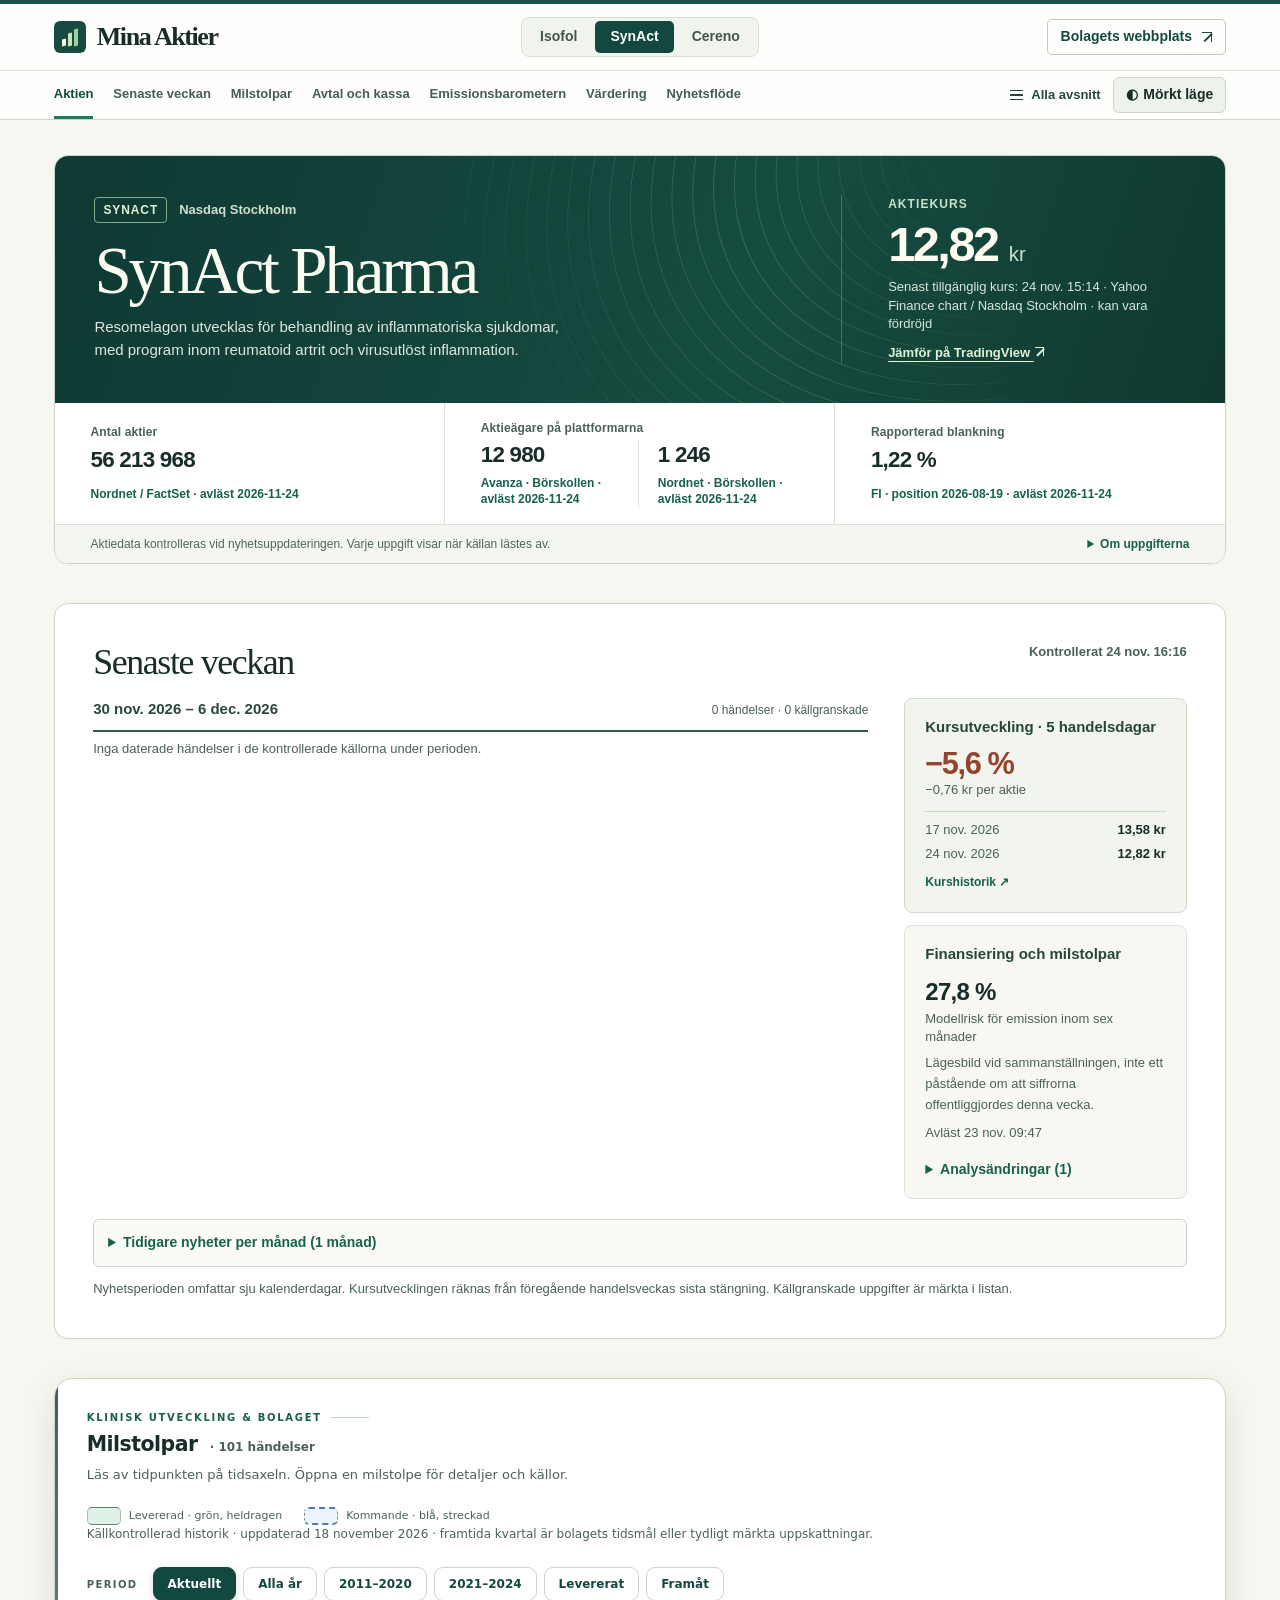
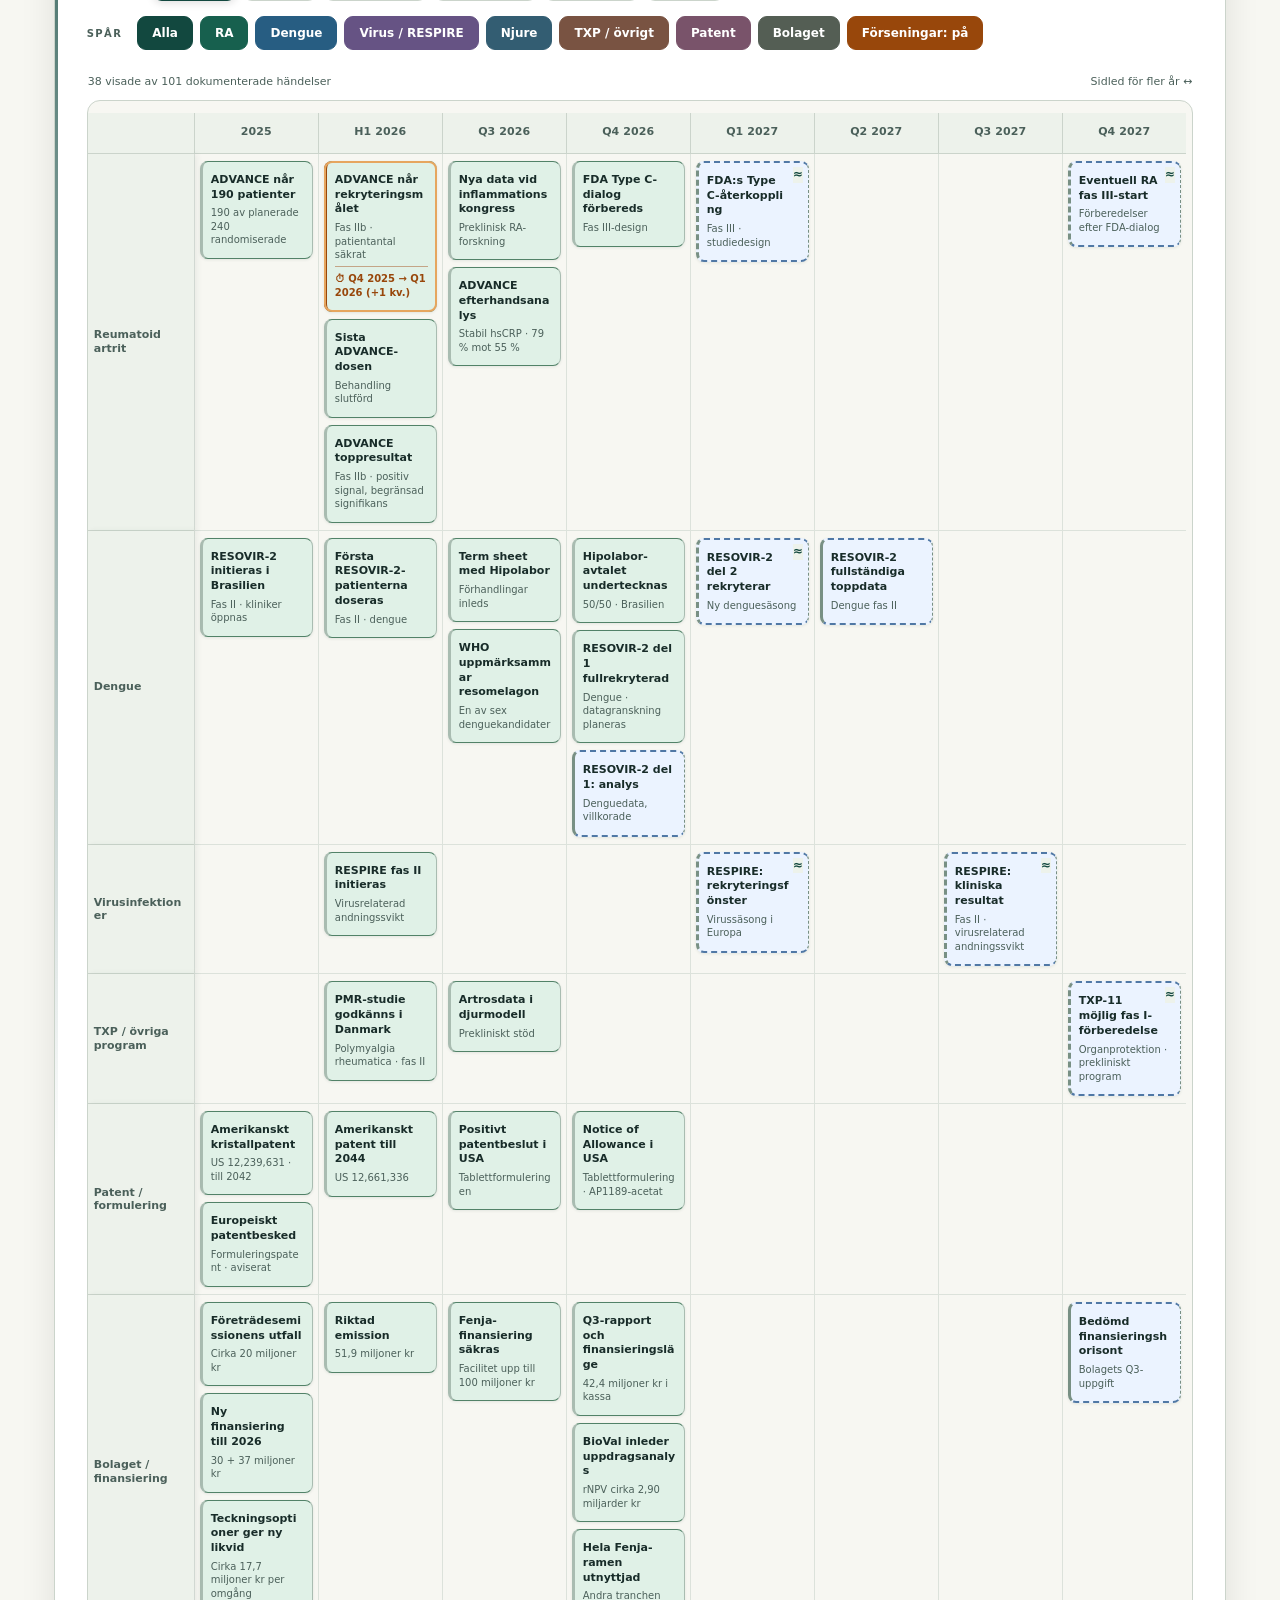
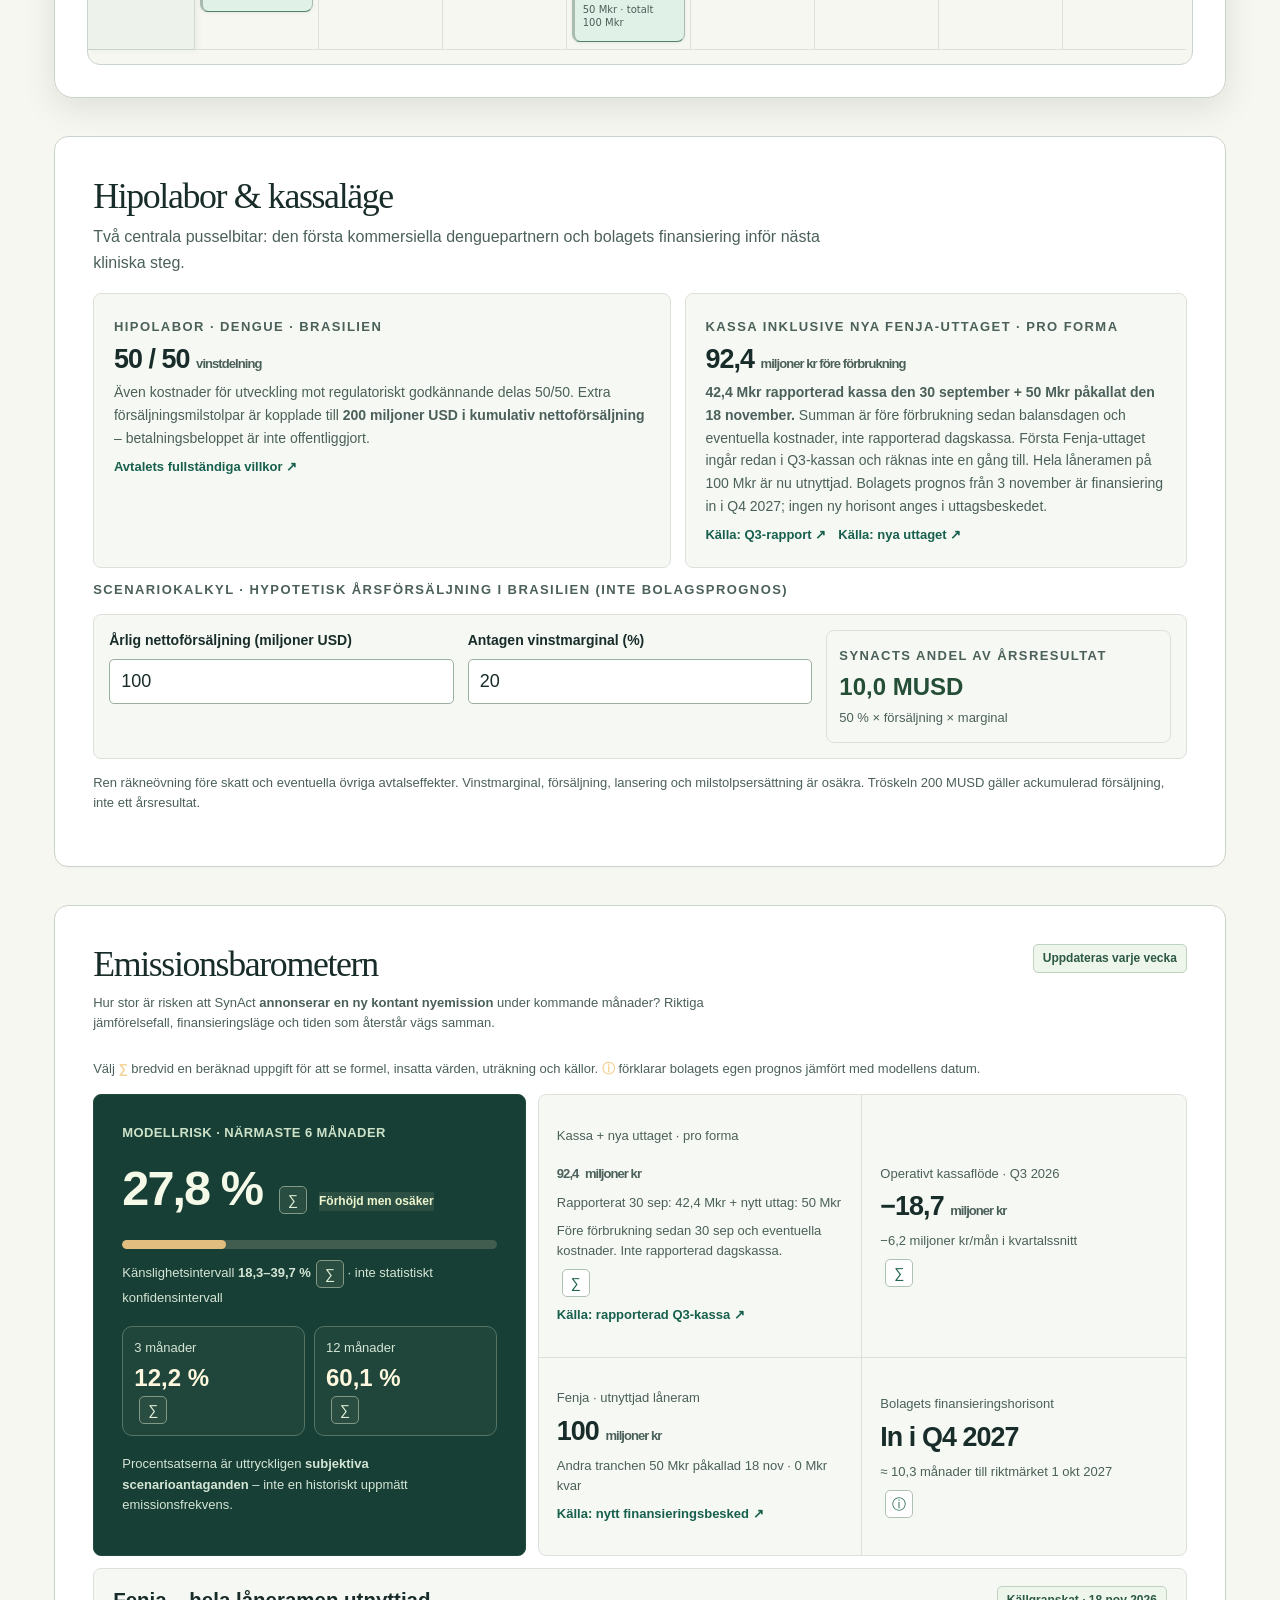
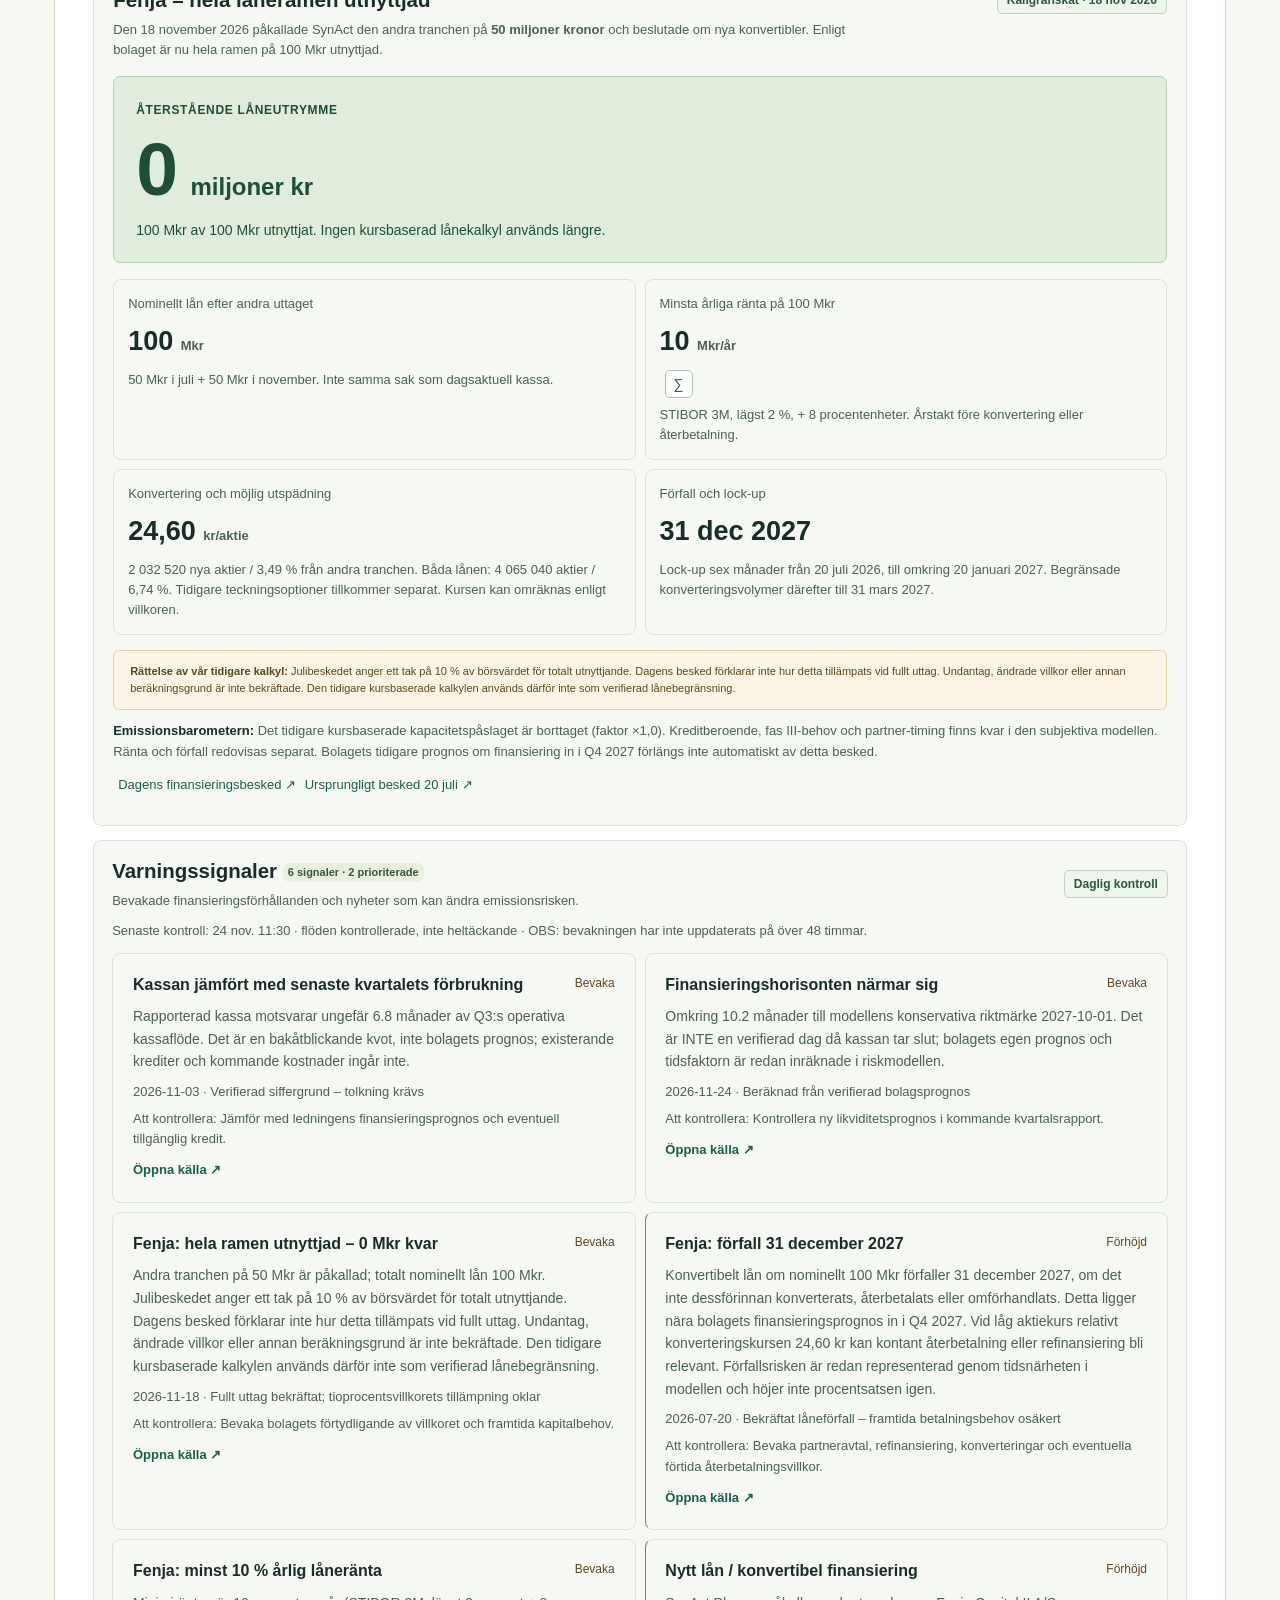
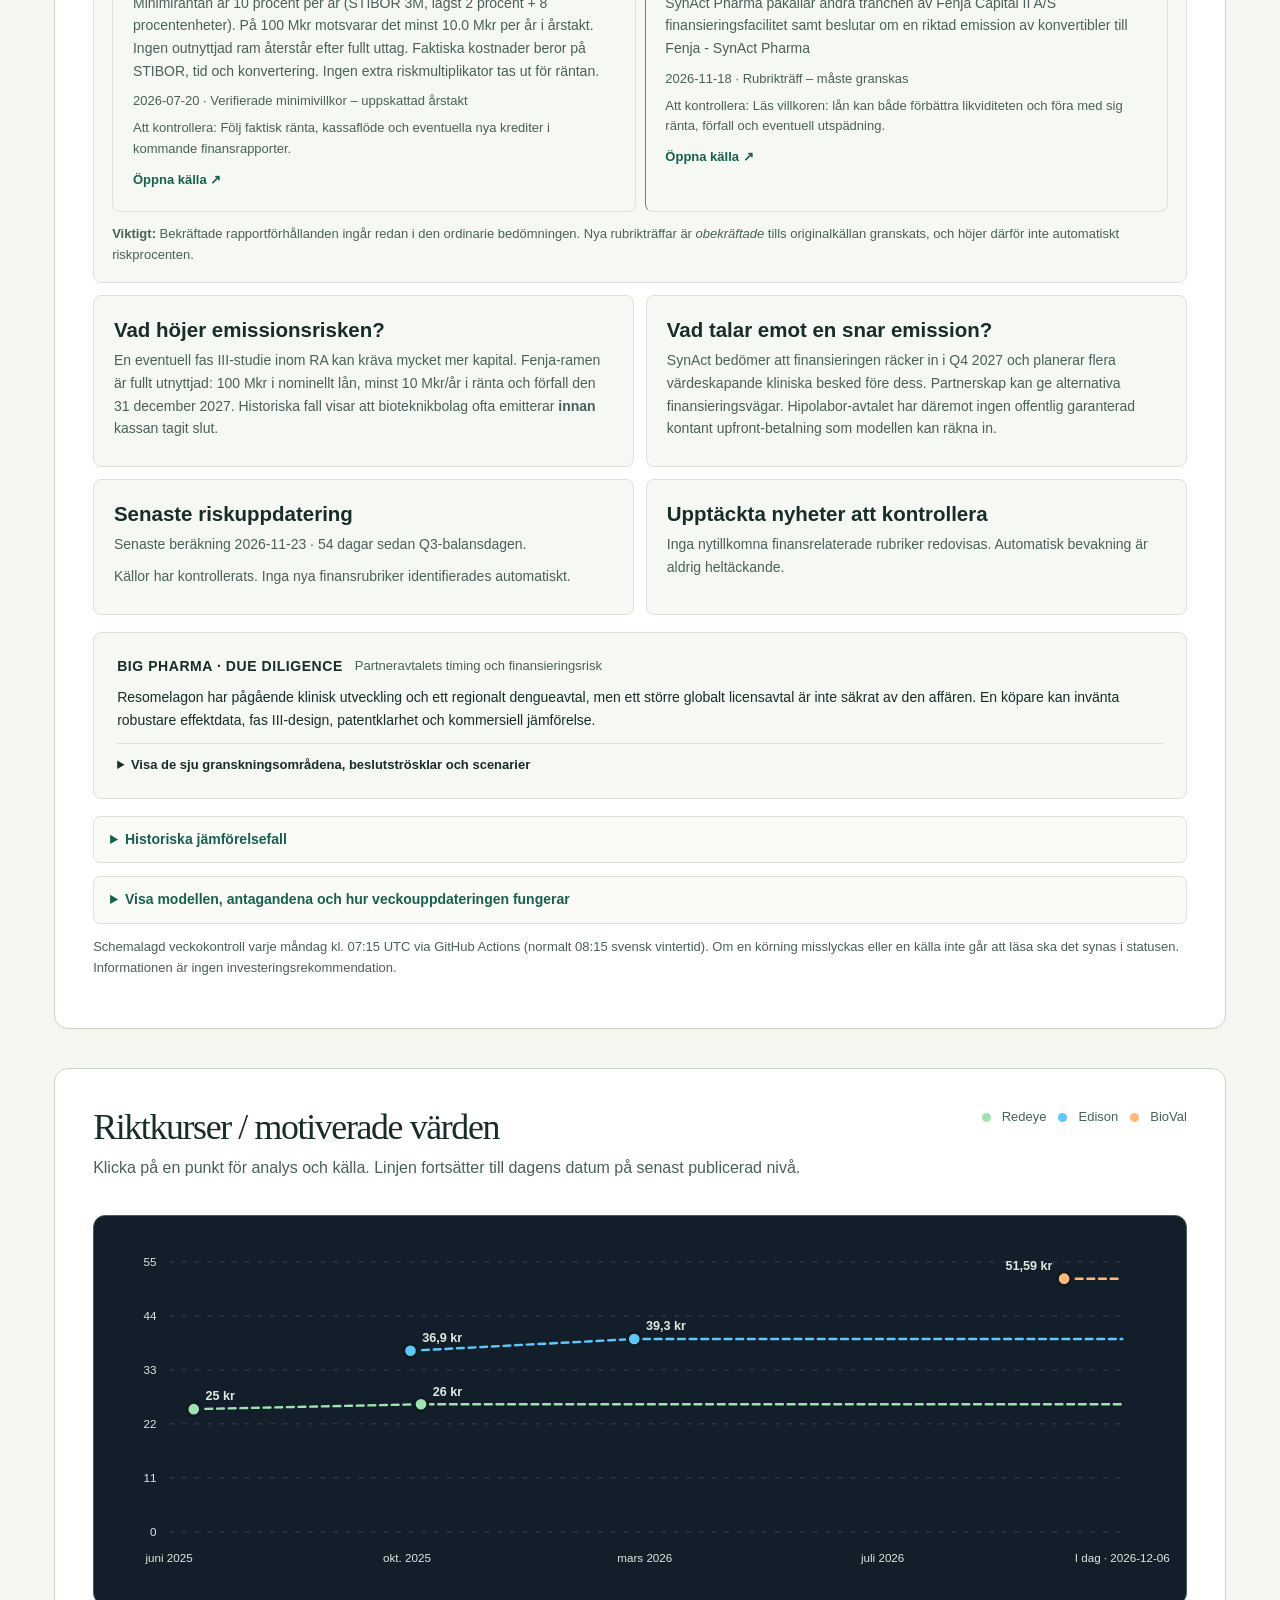
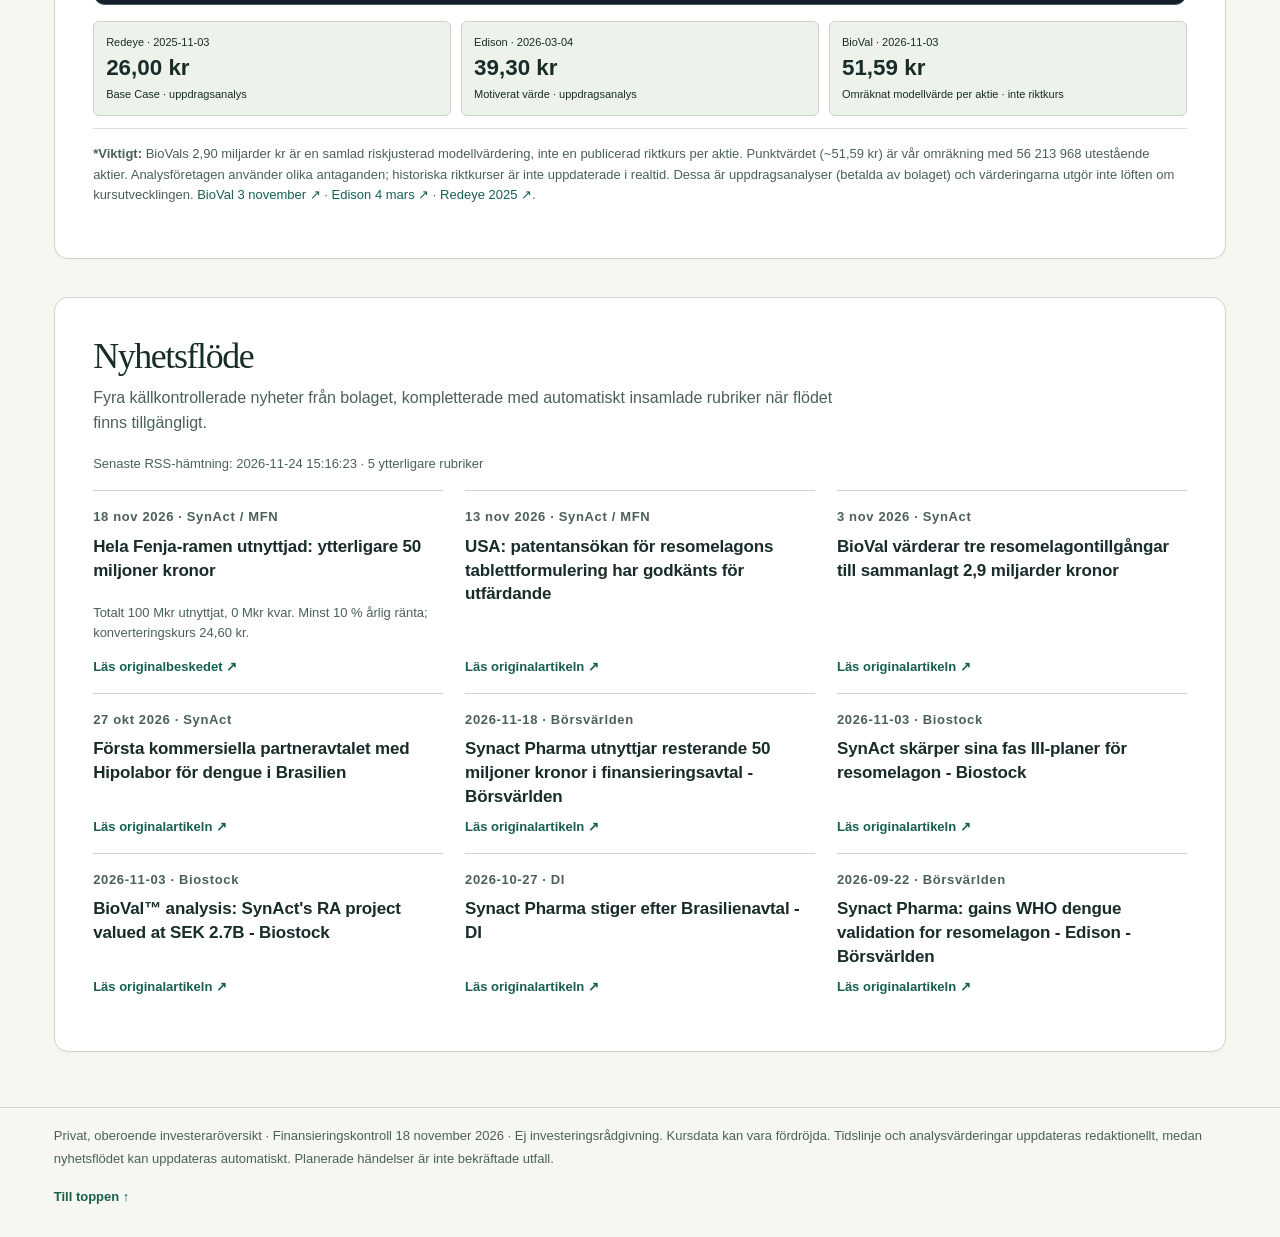
==== index.html @ 5446a159 "Förtydliga avläsningsdatum och publicera uppdaterade aktiedata" ====
<!doctype html>
<html lang="sv"><head><meta charset="utf-8"><meta name="viewport" content="width=device-width,initial-scale=1">
<meta name="theme-color" content="#103d38">
<meta name="description" content="Oberoende investeraröversikt för SynAct Pharma – aktien, senaste nyheter, kliniska milstolpar, Hipolabor-avtalet och analytikernas värderingar.">
<title>SynAct Pharma · Mina Aktier</title>
<link rel="stylesheet" href="./assets/modules.css">
<link rel="stylesheet" href="./assets/overview.css">
<script src="./assets/valuation.js"></script>
<script src="./assets/navigation.js" defer></script>
<script src="./assets/week.js" defer></script>
<style>.valuation-chart-panel svg{display:block;width:100%;height:auto}.valuation .valuation-chart-panel{background:#121f2b;border-radius:12px;padding:12px}.valuation-header,.valuation-legend{display:flex;align-items:center;justify-content:space-between;gap:12px;flex-wrap:wrap}.valuation-legend i{display:inline-block;width:9px;height:9px;border-radius:50%;margin-right:5px}.chart-table{display:grid;grid-template-columns:repeat(auto-fit,minmax(150px,1fr));gap:10px;margin:12px 0}.chart-tile{background:var(--wash);color:var(--ink);border:1px solid var(--rule);border-radius:8px;padding:12px;text-align:left;cursor:pointer}.chart-tile small,.chart-tile strong{display:block;color:inherit}.chart-tile strong{font-size:1.4rem}.valuation-point{cursor:pointer}</style>
</head>
<body class="desk">
<!-- portfolio:masthead -->
<a class="desk-skip" href="#stock-heading">Till huvudinnehållet</a>
<header class="desk-masthead" id="sidtopp">
  <div class="desk-bar">
    <a class="desk-wordmark" href="#sidtopp" aria-label="Mina Aktier, till sidans början"><span class="desk-mark" aria-hidden="true"><i></i><i></i><i></i></span>Mina Aktier</a>
    <nav class="desk-companies" aria-label="Välj bolag"><a href="../isofol/">Isofol</a>
<a href="../synact/" aria-current="page">SynAct</a>
<a href="../cereno/">Cereno</a></nav>
    <a class="desk-company-site" href="https://www.synactpharma.com/sv/" target="_blank" rel="noopener noreferrer">Bolagets webbplats <span class="external-arrow" aria-hidden="true"></span></a>
  </div>
</header>
<nav class="desk-nav" aria-label="Avsnitt på sidan">
  <div class="desk-nav-inner">
    <div class="desk-tabs"><a href="#stock-heading">Aktien</a>
<a href="#weekly-heading">Senaste veckan</a>
<a href="#milestones-heading">Milstolpar</a>
<a href="#partner-heading">Avtal och kassa</a>
<a href="#fin-title">Emissionsbarometern</a>
<a href="#valuation-heading">Värdering</a>
<a href="#news-heading">Nyhetsflöde</a></div>
    <details class="desk-directory" id="avsnittsmeny">
      <summary><span class="desk-menu-icon" aria-hidden="true"></span>Alla avsnitt</summary>
      <div class="desk-directory-panel"><div class="desk-nav-group"><a href="#stock-heading">Aktien</a><ul><li><a href="#aktiedata">Aktiedata</a></li><li><a href="#marknadskallor">Om aktieuppgifterna</a></li></ul></div>
<div class="desk-nav-group"><a href="#weekly-heading">Senaste veckan</a><ul><li><a href="#weekly-history">Nyhetsarkiv per månad</a></li></ul></div>
<div class="desk-nav-group"><a href="#milestones-heading">Milstolpar</a></div>
<div class="desk-nav-group"><a href="#partner-heading">Avtal och kassa</a><ul><li><a href="#kassalage">Kassa</a></li><li><a href="#hipolabor-kalkyl">Hipolaborkalkyl</a></li></ul></div>
<div class="desk-nav-group"><a href="#fin-title">Emissionsbarometern</a><ul><li><a href="#finansfakta">Kassa och finansieringshorisont</a></li><li><a href="#fin-fenja-heading">Fenjalånet</a></li><li><a href="#fin-signals-heading">Varningssignaler</a></li><li><a href="#riskfaktorer">Vad höjer risken?</a></li><li><a href="#riskdampare">Vad minskar risken?</a></li><li><a href="#senaste-riskanalys">Senaste riskuppdatering</a></li><li><a href="#finansnyheter">Finansnyheter att kontrollera</a></li><li><a href="#partnergranskning">Partnergranskning</a></li><li><a href="#jamforelsefall">Historiska jämförelsefall</a></li><li><a href="#riskmodell">Riskmodell och antaganden</a></li></ul></div>
<div class="desk-nav-group"><a href="#valuation-heading">Värdering</a></div>
<div class="desk-nav-group"><a href="#news-heading">Nyhetsflöde</a></div></div>
    </details>
    <button type="button" class="desk-theme" aria-pressed="false" hidden>Mörkt läge</button>
  </div>
</nav>
<!-- /portfolio:masthead -->
<main class="wrap desk-content">
<section class="stock-overview" data-surface="paper" data-nav-label="Aktien" aria-labelledby="stock-heading">
<!-- portfolio:profile -->
<div class="profile-banner">
  <div class="profile-company">
    <p class="profile-market"><span class="profile-ticker">SYNACT</span><span>Nasdaq Stockholm</span></p>
    <h1 id="stock-heading" tabindex="-1">SynAct Pharma</h1>
    <p class="profile-description">Resomelagon utvecklas för behandling av inflammatoriska sjukdomar, med program inom reumatoid artrit och virusutlöst inflammation.</p>
  </div>
  <div class="profile-quote" aria-label="Senast tillgängliga börskurs för SynAct Pharma">
    <span class="profile-quote-label">Aktiekurs</span>
    <strong class="profile-quote-number" id="synact-shared-price">— <small>kr</small></strong>
    <span class="profile-asof" id="synact-quote-status">Hämtar senast publicerade kurs …</span>
    <a href="https://www.tradingview.com/symbols/OMXSTO-SYNACT/" rel="noopener noreferrer" target="_blank">Jämför på TradingView <span class="external-arrow" aria-hidden="true"></span></a>
  </div>
</div>
<!-- /portfolio:profile -->
<div class="market-board" id="aktiedata" data-nav-child="Aktiedata">
<div class="market-metric"><span class="metric-label">Antal aktier</span><!-- market:shares --><strong>56 213 968</strong><a href="https://www.nordnet.se/aktier/kurser/syn-act-pharma-synact-xsto" target="_blank" rel="noopener">Nordnet / FactSet · avläst 2026-11-24</a><!-- /market:shares --></div>
<div class="market-metric market-owners"><span class="metric-label">Aktieägare på plattformarna</span><div class="owner-pair">
<div><!-- market:Avanza --><strong>12 980</strong><a href="https://www.borskollen.se/aktie/synact-pharma" target="_blank" rel="noopener">Avanza · Börskollen · avläst 2026-11-24</a><!-- /market:Avanza --></div>
<div><!-- market:Nordnet --><strong>1 246</strong><a href="https://www.borskollen.se/aktie/synact-pharma" target="_blank" rel="noopener">Nordnet · Börskollen · avläst 2026-11-24</a><!-- /market:Nordnet --></div></div></div>
<div class="market-metric"><span class="metric-label">Rapporterad blankning</span><!-- market:short --><strong>1,22 %</strong><a href="https://www.fi.se/sv/vara-register/fis-marknadsregister/blankning/register/" target="_blank" rel="noopener">FI · position 2026-08-19 · avläst 2026-11-24</a><!-- /market:short --></div>
</div><div class="market-footline"><span>Aktiedata kontrolleras vid nyhetsuppdateringen. Varje uppgift visar när källan lästes av.</span><details id="marknadskallor" data-nav-child="Om aktieuppgifterna"><summary>Om uppgifterna</summary><p>Ägarantal avser respektive plattform. Blankningen avser rapporterade korta nettopositioner. Vid källfel visas senast tillgängliga uppgift.</p></details></div>
</section>

<section class="weekly-overview" data-surface="paper" data-nav-label="Senaste veckan" aria-labelledby="weekly-heading">
 <div class="weekly-head"><h2 id="weekly-heading">Senaste veckan</h2><p class="weekly-status" id="weekly-status" role="status">Hämtar nyheter …</p></div>
 <div id="weekly-current"><p class="weekly-small">Veckans nyheter hämtas från veckoregistret.</p></div>
 <details class="weekly-history" id="weekly-history" data-nav-child="Nyhetsarkiv per månad">
  <summary>Tidigare nyheter per månad <span id="weekly-history-count"></span></summary>
  <div id="weekly-history-inside"><p class="weekly-small">Hämtar arkivet …</p></div>
 </details>
 <p class="weekly-foot">Nyhetsperioden omfattar sju kalenderdagar. Kursutvecklingen räknas från föregående handelsveckas sista stängning. Källgranskade uppgifter är märkta i listan.</p>
</section>

<section data-surface="timeline" data-nav-label="Milstolpar" aria-labelledby="milestones-heading">
<p class="section-kicker"><span class="section-number">06</span> Klinisk utveckling &amp; bolaget</p>
<h2 class="section" id="milestones-heading">Milstolpar <span id="milestone-total" class="milestone-total"></span></h2>
<p class="intro">Läs av tidpunkten på tidsaxeln. Öppna en milstolpe för detaljer och källor.</p>
<div class="milestone-key" role="group" aria-label="Milstolparnas status"><span><i aria-hidden="true"></i>Levererad · grön, heldragen</span><span><i class="upcoming" aria-hidden="true"></i>Kommande · blå, streckad</span></div>
<p class="status" id="research-status">Läser in källkontrollerad milstolpshistorik …</p>
<div class="toolbar">
  <div class="group"><span class="hint">PERIOD</span>
    <button type="button" class="period active" data-period="relevant">Aktuellt</button>
    <button type="button" class="period" data-period="all">Alla år</button>
    <button type="button" class="period" data-period="early">2011–2020</button>
    <button type="button" class="period" data-period="middle">2021–2024</button>
    <button type="button" class="period" data-period="done">Levererat</button>
    <button type="button" class="period" data-period="future">Framåt</button>
  </div>
  <div class="group"><span class="hint">SPÅR</span>
    <button type="button" data-track="all" class="active">Alla</button>
    <button type="button" class="track active" data-track="ra">RA</button>
    <button type="button" class="track active" data-track="dengue">Dengue</button>
    <button type="button" class="track active" data-track="rvi">Virus / RESPIRE</button>
    <button type="button" class="track active" data-track="renal">Njure</button>
    <button type="button" class="track active" data-track="pipeline">TXP / övrigt</button>
    <button type="button" class="track active" data-track="ip">Patent</button>
    <button type="button" class="track active" data-track="company">Bolaget</button>
    <button type="button" class="delay-toggle active" id="show-delays" aria-pressed="true">Förseningar: på</button>
  </div>
</div>
<div class="timeline-overview"><span id="milestone-count">Laddar händelser …</span><span>Sidled för fler år <span aria-hidden="true">↔</span></span></div>
<div class="timeline-scroll" id="timeline-scroll"><div class="timeline" id="timeline"><div class="axis-filler"></div><div class="axis" id="timeline-axis"></div></div></div>

</section>

<section class="partner-overview" data-surface="paper" data-nav-label="Avtal och kassa" aria-labelledby="partner-heading">
<h2 id="partner-heading">Hipolabor &amp; kassaläge</h2><p class="intro">Två centrala pusselbitar: den första kommersiella denguepartnern och bolagets finansiering inför nästa kliniska steg.</p>
<div class="partner-intro">
<div class="partner-card"><span class="micro">Hipolabor · dengue · Brasilien</span><strong>50 / 50 <small style="font-size:13px;color:#b3c8d8">vinstdelning</small></strong><p>Även kostnader för utveckling mot regulatoriskt godkännande delas 50/50. Extra försäljningsmilstolpar är kopplade till <b>200 miljoner USD i kumulativ nettoförsäljning</b> – betalningsbeloppet är inte offentliggjort.</p><a href="https://www.synactpharma.com/en/?p=27624" target="_blank" rel="noopener">Avtalets fullständiga villkor ↗</a></div>
<div class="partner-card" id="kassalage" data-nav-child="Kassa"><span class="micro">Kassa inklusive nya Fenja-uttaget · pro forma</span><strong><span id="partner-cash-proforma">92,4</span> <small style="font-size:13px;color:#b3c8d8">miljoner kr före förbrukning</small></strong><p><b>42,4 Mkr rapporterad kassa den 30 september + 50 Mkr påkallat den 18 november.</b> Summan är före förbrukning sedan balansdagen och eventuella kostnader, inte rapporterad dagskassa. Första Fenja-uttaget ingår redan i Q3-kassan och räknas inte en gång till. Hela låneramen på 100 Mkr är nu utnyttjad. Bolagets prognos från 3 november är finansiering in i Q4 2027; ingen ny horisont anges i uttagsbeskedet.</p><a href="https://www.synactpharma.com/en/synact-pharma-publishes-q3-2026-interim-results/" target="_blank" rel="noopener">Källa: Q3-rapport ↗</a><a href="https://mfn.se/all/a/synact-pharma/synact-pharma-pakallar-andra-tranchen-av-fenja-capital-ii-a-s-finansieringsfacilitet-samt-beslutar-om-en-riktad-emission-av-konvertibler-till-fenja" target="_blank" rel="noopener">Källa: nya uttaget ↗</a></div>
</div>
<p class="micro" id="hipolabor-kalkyl" data-nav-child="Hipolaborkalkyl">Scenariokalkyl · hypotetisk årsförsäljning i Brasilien (inte bolagsprognos)</p>
<div class="partner-calc"><label>Årlig nettoförsäljning (miljoner USD)<input id="sales" type="number" value="100" min="0" max="100000" step="10"></label><label>Antagen vinstmarginal (%)<input id="margin" type="number" value="20" min="0" max="100" step="1"></label><div class="calc-result"><span class="micro">SynActs andel av årsresultat</span><strong id="profit-result">10,0 MUSD</strong><span class="tiny-note">50 % × försäljning × marginal</span></div></div>
<p class="tiny-note">Ren räkneövning före skatt och eventuella övriga avtalseffekter. Vinstmarginal, försäljning, lansering och milstolpsersättning är osäkra. Tröskeln 200 MUSD gäller ackumulerad försäljning, inte ett årsresultat.</p>
</section>

<section class="financing-overview" data-surface="paper" data-nav-label="Emissionsbarometern" aria-labelledby="fin-title">

  <div class="fin-head"><div><h2 id="fin-title">Emissionsbarometern</h2><p class="intro">Hur stor är risken att SynAct <b>annonserar en ny kontant nyemission</b> under kommande månader? Riktiga jämförelsefall, finansieringsläge och tiden som återstår vägs samman.</p></div><span class="fin-frequency">Uppdateras varje vecka</span></div>
  <p class="fin-calc-hint">Välj <span aria-hidden="true">∑</span> bredvid en beräknad uppgift för att se formel, insatta värden, uträkning och källor. <span aria-hidden="true">ⓘ</span> förklarar bolagets egen prognos jämfört med modellens datum.</p>
  <div class="fin-grid">
    <div class="fin-risk">
      <div class="fin-caption">Modellrisk · närmaste 6 månader</div>
      <div class="fin-main"><strong id="fin-risk-6">27,6 %</strong><button type="button" class="fin-calc-trigger fin-calc-inline" data-fin-calc="risk-6" title="Visa beräkningen av emissionsrisk inom 6 månader" aria-label="Visa beräkningen av emissionsrisk inom 6 månader" aria-haspopup="dialog" aria-controls="fin-calculation-modal">∑</button><span id="fin-risk-level">Förhöjd men osäker</span></div>
      <div class="fin-meter"><div id="fin-risk-bar" style="width:26%"></div></div>
      <p class="fin-small">Känslighetsintervall <b id="fin-range">18,1–39,3 %</b><button type="button" class="fin-calc-trigger fin-calc-inline" data-fin-calc="sensitivity" title="Visa beräkningen av känslighetsintervallet" aria-label="Visa beräkningen av känslighetsintervallet" aria-haspopup="dialog" aria-controls="fin-calculation-modal">∑</button> · inte statistiskt konfidensintervall</p>
      <div class="fin-horizons"><div><small>3 månader</small><strong id="fin-risk-3">12,0 %</strong><button type="button" class="fin-calc-trigger fin-calc-inline" data-fin-calc="risk-3" title="Visa beräkningen av emissionsrisk inom 3 månader" aria-label="Visa beräkningen av emissionsrisk inom 3 månader" aria-haspopup="dialog" aria-controls="fin-calculation-modal">∑</button></div><div><small>12 månader</small><strong id="fin-risk-12">59,8 %</strong><button type="button" class="fin-calc-trigger fin-calc-inline" data-fin-calc="risk-12" title="Visa beräkningen av emissionsrisk inom 12 månader" aria-label="Visa beräkningen av emissionsrisk inom 12 månader" aria-haspopup="dialog" aria-controls="fin-calculation-modal">∑</button></div></div>
      <p class="fin-small">Procentsatserna är uttryckligen <b>subjektiva scenarioantaganden</b> – inte en historiskt uppmätt emissionsfrekvens.</p>
    </div>
    <div class="fin-facts" id="finansfakta" data-nav-child="Kassa och finansieringshorisont">
      <div><small>Kassa + nya uttaget · pro forma</small><strong><span id="fin-cash-proforma">92,4</span> <em>miljoner kr</em></strong><span>Rapporterat 30 sep: 42,4 Mkr + nytt uttag: 50 Mkr</span><span>Före förbrukning sedan 30 sep och eventuella kostnader. Inte rapporterad dagskassa.</span><button type="button" class="fin-calc-trigger fin-calc-inline" data-fin-calc="cash-bridge" title="Visa kassabryggan och vilka kassaflöden som inte ingår" aria-label="Visa beräkningen av kassa inklusive andra Fenja-tranchen" aria-haspopup="dialog" aria-controls="fin-calculation-modal">∑</button><a href="https://www.synactpharma.com/en/synact-pharma-publishes-q3-2026-interim-results/" target="_blank" rel="noopener">Källa: rapporterad Q3-kassa ↗</a></div>
      <div><small>Operativt kassaflöde · Q3 2026</small><strong>−18,7 <em>miljoner kr</em></strong><span>−6,2 miljoner kr/mån i kvartalssnitt</span><button type="button" class="fin-calc-trigger fin-calc-inline" data-fin-calc="cash-burn" title="Visa hur kvartalets genomsnittliga kassaflöde per månad beräknas" aria-label="Visa hur kvartalets genomsnittliga kassaflöde per månad beräknas" aria-haspopup="dialog" aria-controls="fin-calculation-modal">∑</button></div>
      <div><small>Fenja · utnyttjad låneram</small><strong>100 <em>miljoner kr</em></strong><span>Andra tranchen 50 Mkr påkallad 18 nov · 0 Mkr kvar</span><a href="https://mfn.se/a/synact-pharma/synact-pharma-pakallar-andra-tranchen-av-fenja-capital-ii-a-s-finansieringsfacilitet-samt-beslutar-om-en-riktad-emission-av-konvertibler-till-fenja" target="_blank" rel="noopener">Källa: nytt finansieringsbesked ↗</a></div>
      <div><small>Bolagets finansieringshorisont</small><strong>In i Q4 2027</strong><span id="fin-runway">≈ 10,6 månader till modellens riktmärke 1 oktober</span><button type="button" class="fin-calc-trigger fin-calc-inline" data-fin-calc="runway" title="Visa hur månader kvar till bolagets finansieringsriktmärke beräknas" aria-label="Visa hur månader kvar till bolagets finansieringsriktmärke beräknas" aria-haspopup="dialog" aria-controls="fin-calculation-modal">ⓘ</button></div>
    </div>
  </div>
  <div class="fin-fenja-panel" aria-labelledby="fin-fenja-heading">
   <div class="fin-fenja-head"><div>
    <h3 id="fin-fenja-heading" data-nav-child="Fenjalånet">Fenja – hela låneramen utnyttjad</h3>
    <p>Den 18 november 2026 påkallade SynAct den andra tranchen på <b>50 miljoner kronor</b> och beslutade om nya konvertibler. Enligt bolaget är nu hela ramen på 100 Mkr utnyttjad.</p>
   </div><span class="fin-fenja-pill">Källgranskat · 18 nov 2026</span></div>
   <div class="fin-fenja-highlight">
    <span class="fin-fenja-highlight-label">ÅTERSTÅENDE LÅNEUTRYMME</span>
    <div class="fin-fenja-highlight-number"><strong>0 <small>miljoner kr</small></strong></div>
    <div class="fin-fenja-highlight-caption">100 Mkr av 100 Mkr utnyttjat. Ingen kursbaserad lånekalkyl används längre.</div>
   </div>
   <div class="fin-fenja-stats">
    <div><span>Nominellt lån efter andra uttaget</span><strong>100 <small>Mkr</small></strong><small>50 Mkr i juli + 50 Mkr i november. Inte samma sak som dagsaktuell kassa.</small></div>
    <div><span>Minsta årliga ränta på 100 Mkr</span><strong>10 <small>Mkr/år</small></strong><button type="button" class="fin-calc-trigger fin-calc-inline" data-fin-calc="fenja-interest" aria-label="Visa ränteberäkning" aria-haspopup="dialog" aria-controls="fin-calculation-modal">∑</button><small>STIBOR 3M, lägst 2 %, + 8 procentenheter. Årstakt före konvertering eller återbetalning.</small></div>
    <div><span>Konvertering och möjlig utspädning</span><strong>24,60 <small>kr/aktie</small></strong><small>2 032 520 nya aktier / 3,49 % från andra tranchen. Båda lånen: 4 065 040 aktier / 6,74 %. Tidigare teckningsoptioner tillkommer separat. Kursen kan omräknas enligt villkoren.</small></div>
    <div><span>Förfall och lock-up</span><strong>31 dec 2027</strong><small>Lock-up sex månader från 20 juli 2026, till omkring 20 januari 2027. Begränsade konverteringsvolymer därefter till 31 mars 2027.</small></div>
   </div>
   <p class="fin-warning"><b>Rättelse av vår tidigare kalkyl:</b> Julibeskedet anger ett tak på 10 % av börsvärdet för totalt utnyttjande. Dagens besked förklarar inte hur detta tillämpats vid fullt uttag. Undantag, ändrade villkor eller annan beräkningsgrund är inte bekräftade. Den tidigare kursbaserade kalkylen används därför inte som verifierad lånebegränsning.</p>
   <p class="fin-fenja-model-note"><b>Emissionsbarometern:</b> Det tidigare kursbaserade kapacitetspåslaget är borttaget (faktor ×1,0). Kreditberoende, fas III-behov och partner-timing finns kvar i den subjektiva modellen. Ränta och förfall redovisas separat. Bolagets tidigare prognos om finansiering in i Q4 2027 förlängs inte automatiskt av detta besked.</p>
   <p class="fin-fenja-model-note"><a href="https://mfn.se/a/synact-pharma/synact-pharma-pakallar-andra-tranchen-av-fenja-capital-ii-a-s-finansieringsfacilitet-samt-beslutar-om-en-riktad-emission-av-konvertibler-till-fenja" target="_blank" rel="noopener">Dagens finansieringsbesked ↗</a> <a href="https://www.synactpharma.com/en/synact-pharma-strengthens-financial-position-and-strategic-flexibility-to-advance-partnering-discussions-and-phase-iii-readiness/" target="_blank" rel="noopener">Ursprungligt besked 20 juli ↗</a></p>
 </div>
  <div class="fin-signals" id="fin-signals" aria-labelledby="fin-signals-heading">
  <div class="fin-signals-heading">
    <div><h3 id="fin-signals-heading" data-nav-child="Varningssignaler">Varningssignaler <span class="fin-signals-counter" id="fin-alert-count">–</span></h3>
    <p>Bevakade finansieringsförhållanden och nyheter som kan ändra emissionsrisken.</p></div>
    <span class="fin-signals-frequency">Daglig kontroll</span>
  </div>
  <p id="fin-alert-status" class="fin-alert-status">Senaste varningskontrollen hämtas …</p>
  <div class="fin-alert-list" id="fin-alert-list"><p>Kontrollerar likviditet, finansieringshorisont, villkorade lån eller TO2, handelsstopp, uppskjutna betalningar, kapitalbehov och större kliniska kostnader.</p></div>
  <p class="fin-signal-foot"><b>Viktigt:</b> Bekräftade rapportförhållanden ingår redan i den ordinarie bedömningen. Nya rubrikträffar är <em>obekräftade</em> tills originalkällan granskats, och höjer därför inte automatiskt riskprocenten.</p>
</div>
<div class="fin-two">
    <div class="fin-box"><h3 id="riskfaktorer" data-nav-child="Vad höjer risken?">Vad höjer emissionsrisken?</h3><p>En eventuell fas III-studie inom RA kan kräva mycket mer kapital. Fenja-ramen är fullt utnyttjad: 100 Mkr i nominellt lån, minst 10 Mkr/år i ränta och förfall den 31 december 2027. Historiska fall visar att bioteknikbolag ofta emitterar <b>innan</b> kassan tagit slut.</p></div>
    <div class="fin-box"><h3 id="riskdampare" data-nav-child="Vad minskar risken?">Vad talar emot en snar emission?</h3><p>SynAct bedömer att finansieringen räcker in i Q4 2027 och planerar flera värdeskapande kliniska besked före dess. Partnerskap kan ge alternativa finansieringsvägar. Hipolabor-avtalet har däremot ingen offentlig garanterad kontant upfront-betalning som modellen kan räkna in.</p></div>
  </div>
  <div class="fin-two">
    <div class="fin-box"><h3 id="senaste-riskanalys" data-nav-child="Senaste riskuppdatering">Senaste riskuppdatering</h3><p id="fin-updated">Källgranskad modellrättelse 18 november 2026. Automatisk veckobevakning är schemalagd på måndagar.</p><p id="fin-coverage">Nya kassasiffror och finansieringsvillkor kräver källkontroll innan de ändrar modellen.</p></div>
    <div class="fin-box"><h3 id="finansnyheter" data-nav-child="Finansnyheter att kontrollera">Upptäckta nyheter att kontrollera</h3><div id="fin-news"><p>Automatiken bevakar pressmeddelanden, finansiella rapporter, licensaffärer och nya emissioner hos referensbolagen.</p></div></div>
  </div>
  <div class="dd-risk-module" id="dd-risk-module">
 <div class="dd-risk-heading">Big Pharma · due diligence <span>Partneravtalets timing och finansieringsrisk</span></div>
 <p class="dd-risk-summary" id="dd-risk-summary">Granskar risk för att en möjlig partner vill invänta mer data innan avtal.</p>
 <details id="partnergranskning" data-nav-child="Partnergranskning"><summary>Visa de sju granskningsområdena, beslutströsklar och scenarier</summary>
 <div id="dd-risk-detail"><p class="dd-caveat">Läser källmärkt DD-underlag …</p></div></details>
</div>
  <details class="fin-comps research-drawer" id="jamforelsefall" data-nav-child="Historiska jämförelsefall"><summary>Historiska jämförelsefall</summary>
    <div class="fin-cases" id="fin-cases">
      <div class="fin-case"><strong>BioInvent · oktober 2026</strong><p>Aviserade en emission om 430 miljoner kr trots 225 miljoner kr i rapporterad kassa.</p><a href="https://mfn.se/a/bioinvent-international/bioinvent-resolves-on-a-rights-issue-of-approximately-sek-430-million-subject-to-approval-by-an-extraordinary-general-meeting-and-earlier-publication-of-interim-report-january-september-2026" target="_blank" rel="noopener">Originalkälla ↗</a></div>
      <div class="fin-case"><strong>Cereno Scientific · november 2026</strong><p>Avsikt att emittera 400 miljoner kr parallellt med utökade lån.</p><a href="https://www.cerenoscientific.com/en/newsroom/press-releases?slug=[base64]" target="_blank" rel="noopener">Originalkälla ↗</a></div>
      <div class="fin-case"><strong>Alligator · juli 2026</strong><p>Beslutade om ny emission ett drygt halvår efter sin föregående emission.</p><a href="https://alligatorbioscience.se/en/mfn_news/alligator-bioscience-publishes-prospectus-in-connection-with-rights-issue-2/" target="_blank" rel="noopener">Originalkälla ↗</a></div>
    </div>
    <p class="fin-small">Referensfallen är utvalda faktiska händelser, inte ett representativt urval där man kan beräkna en statistiskt giltig emissionsfrekvens. Klicka på källorna för detaljer.</p>
  </details>
  <details class="fin-method" id="riskmodell" data-nav-child="Riskmodell och antaganden">
    <summary>Visa modellen, antagandena och hur veckouppdateringen fungerar</summary><p><b>Partner-DD:</b> En separat subjektiv faktor ×1,08 för en global köpares möjliga väntan på ytterligare klinisk eller regulatorisk evidens ingår i procentsatserna. Hipolabor-avtalets framtida vinstdelning är inte en garanterad upfront.</p>
    <p><b>Vad räknas?</b> Nya kontanta emissioner av aktier eller units. Utövande av redan utgivna optioner och enbart konvertering av Fenja-lånet räknas inte som en nyemission, men utspädningsrisken finns ändå.</p>
    <p><b>Beräkning:</b> Grundrisk 2,6 % per månad × 1,25 för fas III-behov × 1,05 för kreditberoende × 1,08 för osäker partner-timing × tidsfaktor till oktober 2027. Sannolikhet över h månader: <code>1 − exp(−h × månatlig riskintensitet)</code>. Det tidigare kursbaserade Fenja-påslaget är borttaget efter verifierat fullt uttag 18 november (kapacitetsfaktor ×1,0). Förändringen är en modellrättelse, inte en statistiskt uppmätt riskminskning.</p>
    <p><b>Avgränsning:</b> Ränta och förfall visas som separata risksignaler utan ytterligare numeriska multiplikatorer. Kassabryggan lägger till andra tranchens 50 Mkr brutto till rapporterad Q3-kassa. Den är före senare kassaflöden och ändrar inte bolagets finansieringshorisont automatiskt.</p>
    <p><b>Varje vecka:</b> Ett GitHub Actions-jobb räknar om antal dagar kvar till finansieringsriktmärket och uppdaterar 3-, 6- och 12-månadersutfall. Det söker också i bolagets pressmeddelanden och breda RSS-flöden. Nya finansiella besked flaggas för granskning; modellen hittar inte garanterat alla nyheter och uppdaterar inte påhittade kassasiffror utifrån rubriker.</p>
    <p><b>Beloppen:</b> 42,364 Mkr rapporterad kassa + 50 Mkr påkallad andra tranch = 92,364 Mkr pro forma. Förbrukning sedan 30 september och eventuella kostnader återstår att dra av. Nettolikvid och betalningsdag är inte verifierade. Första uttaget ingår redan i Q3-kassan. Hela Fenja-ramen på 100 Mkr är utnyttjad och inget ytterligare låneutrymme återstår. Lånen förfaller 31 december 2027. Bolagets uppgift om finansiering in i Q4 2027 är en prognos.</p>
    <p><b>Modellrisk:</b> Känslighetsintervallet varierar den valda riskintensiteten med ×0,62 till ×1,55, och är inte ett konfidensintervall. <a href="https://github.com/steffestygg-boop/synact/blob/main/data/financing_model.json" target="_blank" rel="noopener">Visa alla referensfall och antaganden på GitHub ↗</a></p>
  </details>
  <p class="fin-small">Schemalagd veckokontroll varje måndag kl. 07:15 UTC via GitHub Actions (normalt 08:15 svensk vintertid). Om en körning misslyckas eller en källa inte går att läsa ska det synas i statusen. Informationen är ingen investeringsrekommendation.</p>
</section>

<section class="valuation" data-surface="paper" data-nav-label="Värdering" aria-labelledby="valuation-heading">
<div class="valuation-header"><div><h2 id="valuation-heading">Riktkurser / motiverade värden</h2><p class="intro">Klicka på en punkt för analys och källa. Linjen fortsätter till dagens datum på senast publicerad nivå.</p></div>
<div class="valuation-legend"><span><i style="background:#9fe2b0"></i>Redeye</span><span><i style="background:#5cc8fb"></i>Edison</span><span><i style="background:#ffba79"></i>BioVal</span></div></div>
<div class="valuation-chart-panel"><svg id="valuation-chart" viewBox="0 0 1100 375" role="img" aria-label="Historiska värderingar från Redeye, Edison, BioVal i kronor per aktie"></svg></div>
<div class="chart-table" id="valuation-highlights"></div>
<p class="note"><b>*Viktigt:</b> BioVals 2,90 miljarder kr är en samlad riskjusterad modellvärdering, inte en publicerad riktkurs per aktie. Punktvärdet (~51,59 kr) är vår omräkning med 56 213 968 utestående aktier. Analysföretagen använder olika antaganden; historiska riktkurser är inte uppdaterade i realtid. Dessa är uppdragsanalyser (betalda av bolaget) och värderingarna utgör inte löften om kursutvecklingen. <a href="https://biostock.se/en/2026/11/synact-pharma-resomelagon-analysis/" target="_blank" rel="noopener">BioVal 3 november ↗</a> · <a href="https://www.placera.se/telegram/synact-pharma-edison-hojer-varderingen-pa-synact-pharma-uppdragsanalys-20260304" target="_blank" rel="noopener">Edison 4 mars ↗</a> · <a href="https://res.cloudinary.com/redeye/image/upload/v1762175959/article-pdfs/update/synact-q3-update-advance-approaching-full-recruitment_a4jh2n.pdf" target="_blank" rel="noopener">Redeye 2025 ↗</a>.</p></section>

<section data-surface="paper" data-nav-label="Nyhetsflöde" aria-labelledby="news-heading"><h2 class="section" id="news-heading">Nyhetsflöde</h2>
<p class="intro">Fyra källkontrollerade nyheter från bolaget, kompletterade med automatiskt insamlade rubriker när flödet finns tillgängligt.</p><p class="status" id="news-status">Visar verifierade pressmeddelanden · nyhetsflödet läses in när tillgängligt.</p>
<div class="news" id="news">
<article class="news-card"><small>18 nov 2026 · SynAct / MFN</small><h3>Hela Fenja-ramen utnyttjad: ytterligare 50 miljoner kronor</h3><p>Totalt 100 Mkr utnyttjat, 0 Mkr kvar. Minst 10 % årlig ränta; konverteringskurs 24,60 kr.</p><a href="https://mfn.se/a/synact-pharma/synact-pharma-pakallar-andra-tranchen-av-fenja-capital-ii-a-s-finansieringsfacilitet-samt-beslutar-om-en-riktad-emission-av-konvertibler-till-fenja" target="_blank" rel="noopener">Läs originalbeskedet ↗</a></article>
<article class="news-card"><small>13 nov 2026 · SynAct / MFN</small><h3>USA: patentansökan för resomelagons tablettformulering har godkänts för utfärdande</h3><a href="https://www.mfn.se/a/synact-pharma/synact-pharma-announces-notice-of-allowance-of-a-us-patent-covering-the-resomelagon-tablet" target="_blank" rel="noopener">Läs originalartikeln ↗</a></article>
<article class="news-card"><small>3 nov 2026 · SynAct</small><h3>BioVal värderar tre resomelagontillgångar till sammanlagt 2,9 miljarder kronor</h3><a href="https://www.synactpharma.com/sv/synact-pharma-meddelar-att-bioval-biostock-analytics-inleder-analysbevakning-av-bolaget/" target="_blank" rel="noopener">Läs originalartikeln ↗</a></article>
<article class="news-card"><small>27 okt 2026 · SynAct</small><h3>Första kommersiella partneravtalet med Hipolabor för dengue i Brasilien</h3><a href="https://www.synactpharma.com/en/?p=27624" target="_blank" rel="noopener">Läs originalartikeln ↗</a></article>
</div></section>
</main>
<footer class="desk-footer"><p>Privat, oberoende investeraröversikt · Finansieringskontroll 18 november 2026 · Ej investeringsrådgivning. Kursdata kan vara fördröjda. Tidslinje och analysvärderingar uppdateras redaktionellt, medan nyhetsflödet kan uppdateras automatiskt. Planerade händelser är inte bekräftade utfall.</p><a class="back-top" href="#sidtopp">Till toppen ↑</a></footer>
<div class="weekly-event-overlay" id="weekly-event-overlay" role="presentation" hidden>
 <div class="weekly-event-dialog" role="dialog" aria-modal="true" aria-labelledby="weekly-event-title" aria-describedby="weekly-event-lead" tabindex="-1">
  <button class="weekly-event-close" id="weekly-event-close" type="button" aria-label="Stäng veckans nyhet">×</button>
  <p class="weekly-event-meta" id="weekly-event-meta"></p>
  <h2 id="weekly-event-title"></h2>
  <p id="weekly-event-lead" class="weekly-event-lead"></p>
  <div id="weekly-event-facts" class="weekly-event-facts" hidden></div>
  <div id="weekly-event-detail" class="weekly-event-detail" hidden></div>
  <div id="weekly-event-importance" class="weekly-event-importance" hidden></div>
  <div id="weekly-event-links" class="weekly-event-links"></div>
 </div>
</div>

<div class="modal" id="modal" role="dialog" aria-modal="true" aria-labelledby="modal-title"><div class="dialog"><button id="close" aria-label="Stäng">×</button><div class="date" id="modal-date"></div><h2 id="modal-title"></h2><div id="modal-body" class="modal-body"></div><div id="modal-links"></div></div></div>

<div class="fin-calculation-modal" id="fin-calculation-modal" hidden role="presentation">
  <div class="fin-calculation-dialog" role="dialog" aria-modal="true" aria-labelledby="fin-calc-title" aria-describedby="fin-calc-lead" tabindex="-1">
    <button type="button" id="fin-calculation-close" class="fin-calculation-close" aria-label="Stäng beräkningsrutan">×</button>
    <h2 id="fin-calc-title">Så har siffran beräknats</h2>
    <p id="fin-calc-lead" class="fin-calc-lead"></p>
    <div id="fin-calc-formula" class="fin-calc-formula"></div>
    <h3>Insatta värden och uträkning</h3>
    <ol id="fin-calc-steps"></ol>
    <strong id="fin-calc-result" class="fin-calc-result"></strong>
    <p id="fin-calc-caveat" class="fin-calc-caveat"></p>
    <div id="fin-calc-sources" class="fin-calc-sources"></div>
  </div>
</div>
<script>
let milestones=[];
let eras=[];
const valuations=[{"who":"Redeye","date":"2025-06-27","value":25,"type":"Base Case · uppdragsanalys","body":"Redeye höjde sitt basscenario till 25 kr per aktie från 21 kr i juni 2025. Historiskt estimat; inte en aktuell rekommendation.","url":"https://res.cloudinary.com/redeye/image/upload/v1751001480/article-pdfs/note/synact-pharma-new-indication-provides-diversification_rvek6a.pdf"},{"who":"Edison","date":"2025-10-28","value":36.9,"type":"Motiverat värde · uppdragsanalys","body":"Edison inledde bevakning med ett riskjusterat motiverat värde på 36,90 kr per aktie (sammanlagt cirka 1,97 miljarder kr).","url":"https://www.placera.se/telegram/synact-pharma-edison-inleder-bevakning-av-synact-pharma-ser-varde-om-36-9-kronor-per-aktie-20251028"},{"who":"Redeye","date":"2025-11-03","value":26,"type":"Base Case · uppdragsanalys","body":"Redeye redovisade ett historiskt basscenario på 26 kr per aktie, upp från 25 kr. Senare analyser kan ha ändrat värdet.","url":"https://res.cloudinary.com/redeye/image/upload/v1762175959/article-pdfs/update/synact-q3-update-advance-approaching-full-recruitment_a4jh2n.pdf"},{"who":"Edison","date":"2026-03-04","value":39.3,"type":"Motiverat värde · uppdragsanalys","body":"Edison höjde sitt motiverade värde från 36,90 till 39,30 kr per aktie (värdering cirka 2,21 miljarder kr) efter rapport och emission.","url":"https://www.placera.se/telegram/synact-pharma-edison-hojer-varderingen-pa-synact-pharma-uppdragsanalys-20260304"},{"who":"BioVal","date":"2026-11-03","value":51.58860160876741,"type":"Omräknat modellvärde per aktie · inte riktkurs","body":"BioVal värderade tre tillgångar till sammanlagt cirka 2,90 miljarder kr i sin betalda rNPV-analys. Grafvärdet är 2 900 000 000 / 56 213 968 ≈ 51,59 kr per befintlig aktie. Detta är en matematisk omräkning, inte en uttalad riktkurs; utfallet är känsligt för antaganden, kostnader och framtida utspädning.","url":"https://biostock.se/en/2026/11/synact-pharma-resomelagon-analysis/"}];
const tracks=[["ra","Reumatoid artrit"],["dengue","Dengue"],["rvi","Virusinfektioner"],["renal","Njursjukdom"],["pipeline","TXP / övriga program"],["ip","Patent / formulering"],["company","Bolaget / finansiering"]];
const periodButtons=document.querySelectorAll('[data-period]');
const selected=new Set(tracks.map(x=>x[0]));let period="relevant";let currentAnchor=null;let showDelays=true;
function openInfo(m, anchor){
 const modal=document.getElementById('modal');
 if(modal.classList.contains('open') && currentAnchor===anchor){closeInfo();return;}
 currentAnchor=anchor;
 const status=m.status==='future'?' · PLANERAD / EJ RAPPORTERAT UTFALL':m.status==='done'?' · RAPPORTERAD HÄNDELSE':'';
 document.getElementById('modal-date').textContent=(m.date||'')+status;
 document.getElementById('modal-title').textContent=m.title||'Information';
 const body=document.getElementById('modal-body');body.replaceChildren();
 for(const [label,value] of [['Vad hände?',m.body],['Varför är det viktigt?',m.meaning],['Tidsbedömning',m.time_rationale],['Att tänka på',m.caveat],['Försening / tidigare tidsplan',showDelays&&m.delayed?m.delayText:null]]){
  if(!value)continue;
  const item=document.createElement('div');item.className='modal-explain';
  const heading=document.createElement('h3');heading.textContent=label;
  const p=document.createElement('p');p.textContent=value;
  item.append(heading,p);body.append(item);
 }
 const links=document.getElementById('modal-links');links.replaceChildren();
 if(m.url){const a=document.createElement('a');a.href=m.url;a.target='_blank';a.rel='noopener noreferrer';a.textContent='Öppna originalkälla ↗';links.append(a);}
 if(showDelays&&m.delayed&&m.earlierUrl&&m.earlierUrl!==m.url){const a=document.createElement('a');a.href=m.earlierUrl;a.target='_blank';a.rel='noopener noreferrer';a.textContent='Tidigare tidsuppgift ↗';links.append(a);}
 modal.classList.add('open');positionInfo();
}
function closeInfo(){document.getElementById('modal').classList.remove('open');currentAnchor=null}
function positionInfo(){
 if(!currentAnchor)return;
 const dialog=document.querySelector('#modal .dialog');const r=currentAnchor.getBoundingClientRect();
 const w=Math.min(510,innerWidth-24);dialog.style.width=w+'px';dialog.style.left=Math.max(12,Math.min(r.left,innerWidth-w-12))+'px';
 const h=dialog.getBoundingClientRect().height;const below=r.bottom+10;
 dialog.style.top=(below+h<innerHeight-10?below:Math.max(12,r.top-h-10))+'px';
}
document.getElementById('close').addEventListener('click',closeInfo);
document.addEventListener('pointerdown',e=>{if(currentAnchor&&!e.target.closest('.dialog')&&!e.target.closest('.milestone')&&!e.target.closest('.valuation-point')&&!e.target.closest('.chart-tile'))closeInfo()});
document.addEventListener('keydown',e=>{if(e.key==='Escape')closeInfo()});
window.addEventListener('resize',positionInfo);window.addEventListener('scroll',positionInfo,true);
const periodEraMap={
 relevant:[9,10,11,12,13,14,15,16],
 all:Array.from({length:17},(_,i)=>i),
 early:[0,1,2,3,4],
 middle:[5,6,7,8],
 done:Array.from({length:13},(_,i)=>i),
 future:[12,13,14,15,16]
};
function renderTimeline(){
 const board=document.getElementById('timeline');
 const axis=document.getElementById('timeline-axis');
 const periodEras=periodEraMap[period]||periodEraMap.relevant;
 board.querySelectorAll('.trackrow').forEach(x=>x.remove());
 axis.replaceChildren();
 board.style.setProperty('--timeline-count',periodEras.length);
 for(const era of periodEras){const tick=document.createElement('span');tick.textContent=eras[era]||'?';axis.append(tick);}
 let shown=0;
 for(const [track,label] of tracks){
  if(!selected.has(track))continue;
  const trackMilestones=milestones.filter(m=>m.track===track&&periodEras.includes(m.era)&&(period!=='done'||m.status==='done')&&(period!=='future'||m.status==='future'));
  if(!trackMilestones.length)continue;
  const row=document.createElement('div');row.className='trackrow';
  const caption=document.createElement('div');caption.className='track-label '+track;caption.textContent=label;row.append(caption);
  for(const era of periodEras){
   const cell=document.createElement('div');cell.className='cell';
   for(const m of trackMilestones.filter(m=>m.era===era)){
    const b=document.createElement('button');b.type='button';b.className='milestone '+track+(m.status==='future'?' future':'')+(m.time_basis==='estimated'?' estimated-time':'')+(showDelays&&m.delayed?' has-delay':'');
    b.setAttribute('aria-label', (m.status === 'future' ? 'Kommande' : 'Levererad') + ': ' + m.title);
    const s=document.createElement('strong');s.textContent=m.title;
    const small=document.createElement('small');small.textContent=m.subtitle||'';
    b.append(s);
    if(small.textContent.trim())b.append(small);
    if(showDelays&&m.delayed){
      const tag=document.createElement('small');tag.className='delay-caption';
      const quarters=Number(m.delayQuarters)||0;
      tag.textContent=quarters>0&&m.originalQuarter&&m.currentQuarter?
        '⏱ '+m.originalQuarter+' → '+m.currentQuarter+' (+'+quarters+' kv.)':
        '⏱ '+(m.delayLabel||'Tidplan ändrad');
      b.append(tag);
    }
    b.title=m.date+' · '+m.title;
    b.addEventListener('click',()=>openInfo(m,b));cell.append(b);shown++;
   }
   row.append(cell);
  }
  board.append(row);
 }
 document.getElementById('milestone-count').textContent=shown+' visade av '+milestones.length+' dokumenterade händelser';
 document.getElementById('milestone-total').textContent=milestones.length?'· '+milestones.length+' händelser':'';
 document.querySelectorAll('.track').forEach(b=>b.classList.toggle('active',selected.has(b.dataset.track)));
 document.querySelector('[data-track="all"]').classList.toggle('active',selected.size===tracks.length);
 document.getElementById('show-delays').classList.toggle('active',showDelays);
}
periodButtons.forEach(b=>b.addEventListener('click',()=>{period=b.dataset.period;periodButtons.forEach(x=>x.classList.toggle('active',b===x));renderTimeline()}));
document.querySelectorAll('.track').forEach(b=>b.addEventListener('click',()=>{const t=b.dataset.track;if(selected.has(t)){if(selected.size>1)selected.delete(t)}else selected.add(t);renderTimeline()}));
document.querySelector('[data-track="all"]').addEventListener('click',()=>{selected.clear();tracks.forEach(x=>selected.add(x[0]));renderTimeline()});
document.getElementById('show-delays').addEventListener('click',function(){showDelays=!showDelays;this.setAttribute('aria-pressed',String(showDelays));this.textContent='Förseningar: '+(showDelays?'på':'av');renderTimeline()});
renderTimeline();
(async function loadResearch(){
 const status=document.getElementById('research-status');
 try{
  const r=await fetch('./data/milestones.json',{cache:'no-store'});
  if(!r.ok)throw new Error('HTTP '+r.status);
  const d=await r.json();
  if(!Array.isArray(d.milestones)||d.milestones.length<50||!Array.isArray(d.eras))throw new Error('Ofullständig datafil');
  milestones=d.milestones;eras=d.eras;
  renderTimeline();
  status.textContent='Källkontrollerad historik · uppdaterad '+(d.updated_at||'13 november 2026')+' · framtida kvartal är bolagets tidsmål eller tydligt märkta uppskattningar.';
 }catch(e){
  status.textContent='Det gick inte att hämta milstolparna. Uppdatera sidan. ('+e.message+')';
 }
})();
drawValuations(valuations,openInfo);
function updateCalc(){const sales=Number(document.getElementById('sales').value),margin=Number(document.getElementById('margin').value);const output=document.getElementById('profit-result');output.textContent=Number.isFinite(sales)&&sales>=0&&Number.isFinite(margin)&&margin>=0&&margin<=100?(sales*margin/200).toLocaleString('sv-SE',{minimumFractionDigits:1,maximumFractionDigits:1})+' MUSD':'—';}
document.getElementById('sales').addEventListener('input',updateCalc);document.getElementById('margin').addEventListener('input',updateCalc);updateCalc();
(async()=>{
 const status=document.getElementById('news-status');
 try{
  const response=await fetch('./data/news.json',{cache:'no-store'});if(!response.ok)throw Error(String(response.status));
  const data=await response.json();const items=(data.items||[]).filter(it=>/synact|resomelagon/i.test(it.title||'')).slice(0,10);
  const host=document.getElementById('news');const present=new Set([...host.querySelectorAll('a')].map(a=>a.href));
  let added=0;
  for(const it of items){if(!/^https:\/\//.test(it.url)||present.has(it.url))continue;
   const article=document.createElement('article');article.className='news-card';const s=document.createElement('small');s.textContent=[it.date,it.source].filter(Boolean).join(' · ');const h=document.createElement('h3');h.textContent=it.title;const a=document.createElement('a');a.href=it.url;a.rel='noopener noreferrer';a.target='_blank';a.textContent='Läs originalartikeln ↗';article.append(s,h,a);host.append(article);present.add(it.url);added++;
  }
  status.textContent=added?'Senaste RSS-hämtning: '+new Date(data.updated_at).toLocaleString('sv-SE')+' · '+added+' ytterligare rubriker':'Visar verifierade pressmeddelanden; inga nya RSS-rubriker.';
 }catch(err){status.textContent='Visar verifierade pressmeddelanden. Automatisk RSS är ännu inte tillgänglig.';}
})();


/* Reproducible, source-linked calculation explanations shared by SynAct and Isofol.
   No guessed current share prices or invented clinical financing dates. */
const synactQuoteState={price:null,quoteTime:null,source:null};
const finCalcState={finance:null,model:null};
function finCalcProof(key){
 const d=finCalcState.finance,m=finCalcState.model;
 const empty={title:'Beräkningsunderlag ej inläst',lead:'Veckodatat kunde inte läsas in ännu.',formula:'Inga tal kan verifieras utan de aktuella datafilerna.',steps:['Ladda om sidan och prova igen.'],result:'—',caveat:'Inga värden har räknats fram från antaganden eller gamla sidtexter.',sources:[]};
 if(!d||!m||!m.company||!m.calculation)return empty;
 const c=m.company,calc=m.calculation;
 const num=(v,dec=1)=>Number(v).toLocaleString('sv-SE',{minimumFractionDigits:dec,maximumFractionDigits:dec});
 const pct=(v,dec=1)=>num(v,dec)+' %';
 const source=(url,label)=>({url,label});
 const baseSources=[source(c.q3_url,'Bolagets Q3-rapport'),source('https://github.com/steffestygg-boop/'+(c.fenja?'synact':'isofol')+'/blob/main/data/financing_model.json','Antaganden och källdata'),source('https://github.com/steffestygg-boop/'+(c.fenja?'synact':'isofol')+'/blob/main/data/financing.json','Senaste beräknade värden')];
 const dateStr=String(d.updated_at||'').slice(0,10);
 const dateMs=Date.parse(dateStr+'T00:00:00Z');
 const futureMs=Date.parse(c.cash_runway_proxy+'T00:00:00Z');
 const days=Number.isFinite(dateMs)&&Number.isFinite(futureMs)?Math.round((futureMs-dateMs)/86400000):NaN;
 const monthsLeft=days/30.4375;
 const monthlyBurn=Math.abs(Number(c.operating_cashflow_q3_msek))/3;
 const simpleRunway=monthlyBurn>0?Number(c.cash_msek)/monthlyBurn:NaN;
 if(key==='cash-bridge'){
   const b=d.cash_bridge;
   if(!b)return empty;
   return {title:'Kassabrygga – andra Fenja-tranchen tillagd',
    lead:'Det nya uttaget läggs till Q3-kassan som ett bruttobelopp. Summan visar finansiering före senare kassaflöden, inte en rapporterad dagskassa.',
    formula:'Pro forma = rapporterad kassa + andra Fenja-tranchens bruttobelopp',
    steps:[
      'Rapporterad kassa '+b.report_date+': '+num(b.reported_cash_msek,3)+' Mkr.',
      'Andra tranchen påkallad '+c.fenja.second_draw_date+': +'+num(b.additional_fenja_gross_msek,3)+' Mkr brutto.',
      num(b.reported_cash_msek,3)+' + '+num(b.additional_fenja_gross_msek,3)+' = '+num(b.pro_forma_cash_msek,3)+' Mkr pro forma.',
      'Första uttaget på 50 Mkr gjordes före Q3-balansdagen och ingår redan i den rapporterade kassan. Det läggs inte till igen.',
      'Kassaförbrukning sedan balansdagen och eventuella kostnader har inte dragits av. Nettolikvid och betalningsdag är inte verifierade.'
    ],
    result:num(b.pro_forma_cash_msek,1)+' Mkr före senare kassaflöden',
    caveat:'Detta är en kassabrygga, inte bolagets rapporterade dagskassa. Finansieringshorisonten in i Q4 2027 förlängs inte automatiskt av beräkningen.',
    sources:[...baseSources,source(c.fenja.second_draw_url,'Bolagets besked om andra Fenja-tranchen')]};
 }
 if(key==='runway'){
   return {title:'Finansieringshorisont – bolagsuppgift och beräknad tid',
    lead:'Bolagets finansieringsprognos är en uppgift från Q3-rapporten. Sidan beräknar endast tiden fram till ett försiktigt kalender-riktmärke – inte när kassan tar slut.',
    formula:'Månader kvar = (datum för modellriktmärke − datum för senaste veckoberäkning) / 30,4375 dagar per månad',
    steps:[
     'Bolagets egen bedömning: '+c.runway_guidance,
     'Balansdag: '+c.report_date+'; senaste riskberäkning: '+dateStr+'.',
     'Modellens konservativa riktmärke: '+c.cash_runway_proxy+' (inte bekräftad kassabristdag).',
     num(days,0)+' dagar ÷ 30,4375 = '+num(monthsLeft,2)+' månader; i barometern visas '+num(d.months_to_company_runway_proxy,1)+' månader.',
     'Som separat historiskt räkneexempel: '+num(c.cash_msek,3)+' Mkr rapporterad kassa ÷ ('+num(Math.abs(c.operating_cashflow_q3_msek),3)+' Mkr i Q3-förbrukning ÷ 3) = '+num(simpleRunway,1)+' månader i OFÖRÄNDRAD Q3-takt. Detta används inte som en prognos eller ersättning för bolagets vägledning.'
    ],
    result:'≈ '+num(d.months_to_company_runway_proxy,1)+' månader till modellerat riktmärke',
    caveat:'Viktigt: Bolagets vägledning är inte beräknad med kassa ÷ föregående kvartals kassaförbrukning. Studiekostnader, krediter, betalningar och partneravtal kan ändra den faktiska finansieringshorisonten. Förfall och möjlig nyemission får inte likställas med ett kassaslut.',
    sources:baseSources};
 }
 if(key==='cash-burn'){
   return {title:'Genomsnittligt operativt kassaflöde per månad (Q3)',
    lead:'Ett rapporterat kvartalsutfall delat på tre kalendermånader, inte ett löfte om samma förbrukning framöver.',
    formula:'Kassaflöde per månad = kassaflöde från den löpande verksamheten under Q3 / 3',
    steps:['Rapporterat Q3-värde: '+num(c.operating_cashflow_q3_msek,3)+' miljoner kr.',
      num(c.operating_cashflow_q3_msek,3)+' ÷ 3 = '+num(Number(c.operating_cashflow_q3_msek)/3,3)+' Mkr/månad.',
      'En förenklad kassa-i-Q3-takt-kvot skulle vara '+num(c.cash_msek,3)+' / '+num(monthlyBurn,3)+' = '+num(simpleRunway,1)+' månader, men ingår INTE som bolagets rapporterade finansieringshorisont.'],
    result:num(Number(c.operating_cashflow_q3_msek)/3,1)+' Mkr/månad',
    caveat:'Operativt kassaflöde kan skilja sig från totalt kassautflöde och framtida investeringsbehov. Detta är ett historiskt snitt som inte inkluderar framtida fas II/fas III-kostnader.',
    sources:[baseSources[0]]};
 }
 if(key.startsWith('risk-')||key==='sensitivity'){
   const horizon=key==='sensitivity'?6:Number(key.split('-')[1]);
   if(![3,6,12].includes(horizon))return empty;
   const r=d.risk&&d.risk['months_'+horizon];
   if(!r)return empty;
   const clip=(x,low,high)=>Math.max(low,Math.min(high,x));
   const proximity=clip(1+.1*(horizon+9-monthsLeft),.85,2.6);
   const hasFenja=!!c.fenja;
   const fenjaFac=hasFenja?Number(d.fenja_assessment?.fenja_cap_factor||1):1;
   const monthly=Number(calc.baseline_monthly_hazard)*
    Number(calc.clinical_phase3_multiplier)*Number(calc.credit_dependency_multiplier)*Number(calc.partner_dd_multiplier||1)*fenjaFac*proximity;
   const p=100*(1-Math.exp(-horizon*monthly));
   const band=calc.uncertainty_band_monthly_hazard_multiplier||[.62,1.55];
   const result=key==='sensitivity'?num(r.low,1)+'–'+num(r.high,1)+' %':pct(r.percent,1);
   const steps=[
    'Horisont h = '+horizon+' månader; daterat riktmärke: '+c.cash_runway_proxy+'; månader kvar enligt kalendern: '+num(monthsLeft,2)+'.',
    'Basrisk '+num(calc.baseline_monthly_hazard*100,2)+' %/månad × klinisk faktor '+num(calc.clinical_phase3_multiplier,2)+' × kredit-/finansieringsfaktor '+num(calc.credit_dependency_multiplier,2)+'.',
    'Separat partner-DD-faktor '+num(calc.partner_dd_multiplier||1,2)+' för risken att en möjlig licenspartner avvaktar mer underlag. Subjektivt och manuellt granskat; inga garanterade upfronts räknas in.',
    hasFenja?'Fenja-kapacitetsfaktor 1,0 efter fullt uttag; tidigare kursbaserat påslag borttaget.':'Inget redan erhållet TO2-kapital räknas in; utfallet är ännu obekräftat.',
    'Tidsfaktor = max(0,85; min(2,60; 1 + 0,10 × ('+horizon+' + 9 − '+num(monthsLeft,2)+'))) = '+num(proximity,3)+'.',
    'Månatlig riskintensitet = '+num(monthly*100,3)+' %. P = 100 × (1 − e^(−'+horizon+' × '+num(monthly,6)+')) ≈ '+num(p,1)+' %.',
    'Känslighetsgränser: riskintensiteten × '+num(band[0],2)+' respektive × '+num(band[1],2)+' = '+num(r.low,1)+'–'+num(r.high,1)+' %.'
   ];
   return {title:key==='sensitivity'?'Så beräknas riskintervallet':'Emissionsrisk de närmaste '+horizon+' månaderna',
    lead:'Siffran är en transparent subjektiv scenarioberäkning, inte en statistisk sannolikhet uppmätt bland representativa biotechbolag.',
    formula:'P(h) = 100 × (1 − exp(−h × basrisk × klinisk faktor × kreditfaktor × partner-DD-faktor × '+(hasFenja?'Fenja-tillgänglighetsfaktor × ':'')+'tidsfaktor))',
    steps,result:result+' (publicerad modellberäkning)',
    caveat:'Riskfaktorerna är analytiska antaganden och riskintervallet ett känslighetsband – inte ett konfidensintervall. Om kontrollräkningen skiljer någon tiondel från den publicerade siffran beror det på avrundning av kvarvarande månader eller modellversion. En ny uppgift i pressen ändrar inte automatiskt modellparametrarna.',
    sources:baseSources};
 }
 if(c.fenja&&key==='fenja-interest'){
   const f=c.fenja,drawn=Number(f.already_drawn_gross_msek),rate=Number(f.min_drawn_interest_percent_per_year)/100;
   return {title:'Fenjas minsta årliga låneränta',
    lead:'Årstakt på nominellt lån enligt det källgranskade finansieringsbeskedet. Inte en prognos över en hel tolvmånadersperiod.',
    formula:'Årsränta = nominellt lån × (max(STIBOR 3M, 2 %) + 8 procentenheter)',
    steps:['Minsta räntesats: 2 % + 8 % = 10 % per år.',num(drawn,0)+' Mkr × 10 % = '+num(drawn*rate,1)+' Mkr per år.','Hela ramen är utnyttjad; 0 Mkr återstår.'],
    result:'Minst '+num(drawn*rate,1)+' Mkr/år på '+num(drawn,0)+' Mkr',
    caveat:'STIBOR, tid, återbetalning och konvertering påverkar den faktiska kostnaden. Uppläggningsavgift redovisas separat. Ingen extra riskmultiplikator tas ut för räntan.',
    sources:[source(f.second_draw_url,'Andra uttaget 18 november'),source(f.url,'Ursprungligt finansieringsbesked')]};
 }
 if(c.warrants&&key.startsWith('to2-')){
   const w=c.warrants;
   const input=document.getElementById('to2-take-up');
   const value=input?input.value:'100';
   const takeup=value===''?NaN:Math.max(0,Math.min(100,Number(value)));
   if(!Number.isFinite(takeup))return {title:'TO2-scenario',lead:'Ange nyttjandegrad mellan 0 och 100 procent först.',formula:'—',steps:[],result:'—',caveat:'Inget belopp kan beräknas innan ett giltigt scenario har valts.',sources:[source(w.url,'Isofols TO2-villkor')]};
   const options=Number(w.option_count),price=Number(w.fixed_price_sek),
     sharesBefore=Number(c.shares_before_to2||320491623);
   const newShares=Math.round(options*takeup/100);
   const gross=newShares*price/1e6;
   const dilution=100*newShares/(sharesBefore+newShares);
   const shared=[
    'Utestående optioner: '+num(options,0)+'; varje TO2 ger rätt att teckna 1 aktie.',
    'Nyttjandegrad från ditt scenario: '+num(takeup,1)+' %.',
    'Nya aktier = avrunda('+num(options,0)+' × '+num(takeup,1)+' %)= '+num(newShares,0)+' stycken.',
    'Fastställt lösenpris: '+num(price,2)+' kr per ny aktie.'
   ];
   const sources=[source(w.url,'Isofols officiella TO2-villkor'),baseSources[1]];
   if(key==='to2-shares'){
     return {title:'Antal nya aktier från TO2',lead:'Antal aktier vid den nyttjandegrad du själv valt i kalkylatorn.',formula:'Nya aktier = avrunda(utestående TO2 × nyttjandegrad / 100)',
      steps:shared,result:num(newShares,0)+' nya aktier',
      caveat:'Det verkliga utfallet fastställs efter nyttjandeperioden. En option kan endast utnyttjas som hel enhet och det exakta utfallet kan avvika från en avrundad scenariomodell.',sources};
   }
   if(key==='to2-dilution'){
     return {title:'Utspädning efter TO2-nyttjande',lead:'Utspädningen beräknas som nya aktier dividerat med totalt antal aktier efter nyteckningen.',
      formula:'Utspädning = nya aktier / (aktier före TO2 + nya aktier) × 100',
      steps:[...shared,'Aktier före TO2: '+num(sharesBefore,0)+'; efter scenario: '+num(sharesBefore+newShares,0)+'.',
        'Utspädning = '+num(newShares,0)+' / '+num(sharesBefore+newShares,0)+' × 100 = '+pct(dilution,2)+'.'],
      result:pct(dilution,2)+' utspädning',
      caveat:'Utspädning gäller ägarandel, inte automatiskt samma procentuella kursfall. Beräkningen förutsätter oförändrat antal övriga aktier.',sources};
   }
   const press=Number(w.full_exercise_press_release_approx_msek);
   return {title:'TO2: beräknad bruttolikvid',lead:'Beräknas från den fastställda teckningskursen och den valda andelen optioner som används.',
    formula:'Bruttolikvid = avrunda(TO2 × nyttjandegrad / 100) × 0,95 kr ÷ 1 000 000',
    steps:[...shared,
      num(newShares,0)+' × '+num(price,2)+' kr = '+num(newShares*price,2)+' kr = '+num(gross,3)+' Mkr.',
      takeup===100?'Vid 100 % nyttjande anger bolagets pressmeddelande cirka '+num(press,1)+' Mkr medan direkt multiplikation ger '+num(gross,1)+' Mkr; avvikelsen är inte förklarad.':'Vid mindre än 100 % blir beloppet ett scenario och inte bolagets uppgivna maximala belopp.'],
    result:num(gross,1)+' Mkr brutto',
    caveat:'Beloppet är före emissionskostnader och ännu inte erhållen kassa. Den faktiska likviden beror på hur många optioner som utnyttjas och fullföljd betalning.',
    sources};
 }
 return empty;
}
function finCalcOpen(key,opener){
 const modal=document.getElementById('fin-calculation-modal');
 const p=finCalcProof(key);
 document.getElementById('fin-calc-title').textContent=p.title;
 document.getElementById('fin-calc-lead').textContent=p.lead;
 document.getElementById('fin-calc-formula').textContent=p.formula;
 const steps=document.getElementById('fin-calc-steps');steps.replaceChildren();
 for(const line of p.steps){const li=document.createElement('li');li.textContent=line;steps.append(li);}
 document.getElementById('fin-calc-result').textContent=p.result;
 document.getElementById('fin-calc-caveat').textContent=p.caveat;
 const sources=document.getElementById('fin-calc-sources');sources.replaceChildren();
 for(const s of p.sources||[]){
   if(!s.url||!/^https:\/\//.test(s.url))continue;
   const a=document.createElement('a');a.href=s.url;a.textContent=s.label+' ↗';
   a.target='_blank';a.rel='noopener noreferrer';sources.append(a);
 }
 finCalcOpen.previousFocus=opener;
 modal.hidden=false;
 document.body.classList.add('fin-calc-open');
 document.getElementById('fin-calculation-close').focus();
}
function finCalcClose(){
 const modal=document.getElementById('fin-calculation-modal');
 if(modal.hidden)return;
 modal.hidden=true;document.body.classList.remove('fin-calc-open');
 if(finCalcOpen.previousFocus&&finCalcOpen.previousFocus.isConnected)finCalcOpen.previousFocus.focus();
}
document.addEventListener('click',event=>{
 const btn=event.target.closest('[data-fin-calc]');
 if(btn){event.preventDefault();finCalcOpen(btn.dataset.finCalc,btn);}
});
document.getElementById('fin-calculation-close').addEventListener('click',finCalcClose);
document.getElementById('fin-calculation-modal').addEventListener('click',event=>{
 if(event.target===event.currentTarget)finCalcClose();
});
document.addEventListener('keydown',event=>{
 const modal=document.getElementById('fin-calculation-modal');
 if(modal.hidden)return;
 if(event.key==='Escape'){event.preventDefault();finCalcClose();return;}
 if(event.key==='Tab'){
   const focusables=[...modal.querySelectorAll('button:not([disabled]), a[href]')].filter(x=>x.getClientRects().length);
   if(!focusables.length)return;
   const first=focusables[0],last=focusables[focusables.length-1];
   if(event.shiftKey&&document.activeElement===first){event.preventDefault();last.focus();}
   else if(!event.shiftKey&&document.activeElement===last){event.preventDefault();first.focus();}
 }
});

(async function updateFinancingBarometer(){
 const el=id=>document.getElementById(id);
 function link(parent,label,url){
   if(!url||!url.startsWith('https://'))return;
   const a=document.createElement('a');a.textContent=label;a.href=url;a.target='_blank';a.rel='noopener noreferrer';parent.append(a);
 }
 try{
   const resp=await Promise.all([
     fetch('./data/financing.json',{cache:'no-store'}),
     fetch('./data/financing_model.json',{cache:'no-store'})
   ]);
   if(!resp[0].ok||!resp[1].ok)throw Error('Datafilerna kan inte läsas');
   const [d,model]=await Promise.all(resp.map(x=>x.json()));
   finCalcState.finance=d;finCalcState.model=model;
   if(!d.risk||!Array.isArray(model.peer_cases))throw Error('Datafilerna är ofullständiga');

   /* Stock quote remains independent of the fully utilized Fenja facility. */
   if(model.company?.fenja?.market_snapshot){
     const snapshot=model.company.fenja.market_snapshot;
     const stockPrice=el('synact-shared-price'),stockStatus=el('synact-quote-status');
     let lastQuoteKey='',lastQuoteTimestamp=0,showingSavedQuote=false;
     const cacheKey='mina-aktier-SYNACT.ST-last-verified-quote';
     function updateStockQuote(price,quoteTime,source){
       const date=new Date(quoteTime).toLocaleString('sv-SE',{timeZone:'Europe/Stockholm',day:'numeric',month:'short',hour:'2-digit',minute:'2-digit'});
       stockPrice.replaceChildren(document.createTextNode(price.toLocaleString('sv-SE',{minimumFractionDigits:2,maximumFractionDigits:2})+' '));
       const unit=document.createElement('small');unit.textContent='kr';stockPrice.append(unit);
       stockStatus.textContent='Senast tillgänglig kurs: '+date+' · '+source+' · kan vara fördröjd';
       synactQuoteState.price=price;synactQuoteState.quoteTime=quoteTime;synactQuoteState.source=source;
     }
     try{
       const saved=JSON.parse(localStorage.getItem(cacheKey)||'null');
       const stamp=Date.parse(saved?.quote_time||''),price=Number(saved?.price);
       if(saved?.symbol==='SYNACT.ST'&&saved.currency==='SEK'&&Number.isFinite(price)&&price>0&&Number.isFinite(stamp)&&stamp<=Date.now()+600000&&stamp>Date.now()-10*86400000){
         lastQuoteTimestamp=stamp;lastQuoteKey=stamp+'|'+price;showingSavedQuote=true;
         window.currentMarketQuote=saved; window.dispatchEvent(new Event('marketquote'));
         updateStockQuote(price,saved.quote_time,(saved.source||'Yahoo Finance')+' (sparad)');
       }
     }catch(_){ }
     async function fetchSynactQuote(){
       try{
         const res=await fetch('./data/stock_quote.json?no_cache='+Date.now(),{cache:'no-store'});
         if(!res.ok)throw new Error('HTTP '+res.status);
         const quote=await res.json();
         if(quote.symbol!=='SYNACT.ST'||quote.currency!=='SEK'||
            !Number.isFinite(Number(quote.price))||Number(quote.price)<=0||
            !quote.quote_time||Number.isNaN(Date.parse(quote.quote_time))){
           throw new Error('Felaktigt kursformat');
         }
         const stamp=Date.parse(quote.quote_time);
         if(stamp>Date.now()+10*60*1000)throw new Error('Kursen har felaktig framtida tidsstämpel');
         if(stamp<Date.parse(snapshot.as_of_date+'T00:00:00Z'))throw new Error('Äldre än referenskursen');
         // Stale deployments and out-of-order fetches must not reverse the price.
         if(stamp<lastQuoteTimestamp)return;
         const price=Number(quote.price);
         window.currentMarketQuote=quote; window.dispatchEvent(new Event('marketquote'));
         const key=stamp+'|'+price;
         if(key!==lastQuoteKey||showingSavedQuote){
           lastQuoteTimestamp=stamp;
           lastQuoteKey=key;
           showingSavedQuote=false;
           updateStockQuote(price,quote.quote_time,quote.source||'Yahoo Finance');
           try{localStorage.setItem(cacheKey,JSON.stringify(quote));}catch(_){ }
         }
       }catch(error){
         if(!lastQuoteTimestamp)stockStatus.textContent='Kurs kan inte visas – hämtningen misslyckades ('+error.message+').';
       }
     }
     fetchSynactQuote();
     // GitHub Actions updates the JSON approximately every 20 minutes during weekdays.
     // Polling the site only reads that shared file and never guesses an intra-day quote.
     setInterval(fetchSynactQuote,120000);
   }


   /* Show verified financial facts and tentative headline alerts separately. */
   const alertList=el('fin-alert-list');
   const alertCount=el('fin-alert-count');
   const alertStatus=el('fin-alert-status');
   const alerts=Array.isArray(d.alerts)?d.alerts:[];
   alertList.replaceChildren();
   const severe=alerts.filter(a=>a.level==='kritisk'||a.level==='förhöjd').length;
   alertCount.textContent=alerts.length+' signaler'+(severe?' · '+severe+' prioriterade':'');
   if(!alerts.length){
     const p=document.createElement('p');
     p.textContent='Inga aktiva varningssignaler i senaste körningen. Kontrollera att den dagliga bevakningen lyckats; frånvaro av träffar är ingen garanti.';
     alertList.append(p);
   }
   for(const a of alerts.slice(0,12)){
     const item=document.createElement('article');item.className='fin-alert-card';
     item.dataset.level=['kritisk','förhöjd','bevakning'].includes(a.level)?a.level:'bevakning';
     const top=document.createElement('div');top.className='fin-alert-card-top';
     const title=document.createElement('strong');title.textContent=a.title||'Varningssignal';
     const sev=document.createElement('span');sev.className='fin-alert-severity';
     sev.textContent=a.level==='kritisk'?'Hög prioritet':a.level==='förhöjd'?'Förhöjd':'Bevaka';
     top.append(title,sev);
     const p=document.createElement('p');p.textContent=a.detail||'';
     const origin=document.createElement('small');origin.className='fin-alert-verification';
     origin.textContent=(a.date||'Datum saknas')+' · '+(a.status||'Kontroll krävs');
     const next=document.createElement('div');next.className='fin-alert-next';
     next.textContent='Att kontrollera: '+(a.next_step||'Läs originalkällan.');
     item.append(top,p,origin,next);
     link(item,'Öppna källa ↗',a.source);alertList.append(item);
   }
   if(d.alerts_checked_at){
     const checked=new Date(d.alerts_checked_at);
     const age=(Date.now()-checked.getTime())/3600000;
     const formatted=Number.isNaN(checked.getTime())?String(d.alerts_checked_at):checked.toLocaleString('sv-SE',{day:'numeric',month:'short',hour:'2-digit',minute:'2-digit'});
     alertStatus.textContent='Senaste kontroll: '+formatted+' · '+(d.alerts_source_status||'')+
       (Number.isFinite(age)&&age>48?' · OBS: bevakningen har inte uppdaterats på över 48 timmar.':'');
   }else{
     alertStatus.textContent='Daglig signalbevakning ännu inte verifierad. Visar senast tillgängliga rapportuppgifter.';
   }

   const issue=(d.emission_detected||[])[0];
   if(issue){
     el('fin-risk-6').textContent='Besked';
     el('fin-risk-level').textContent='Möjlig nyemission upptäckt';
     el('fin-risk-bar').style.width='0%';
     el('fin-range').textContent='Granska originalbeskedet';
     el('fin-risk-3').textContent='—';el('fin-risk-12').textContent='—';
   }else{
     const p=d.risk.months_6;
     el('fin-risk-6').textContent=Number(p.percent).toLocaleString('sv-SE',{minimumFractionDigits:1,maximumFractionDigits:1})+' %';el('fin-risk-bar').style.width=Math.max(0,Math.min(100,p.percent))+'%';
     el('fin-risk-level').textContent=p.percent>=45?'Hög modellrisk':p.percent>=20?'Förhöjd men osäker':'Lägre kortsiktig risk';
     el('fin-range').textContent=Number(p.low).toLocaleString('sv-SE',{minimumFractionDigits:1,maximumFractionDigits:1})+'–'+Number(p.high).toLocaleString('sv-SE',{minimumFractionDigits:1,maximumFractionDigits:1})+' %';
     el('fin-risk-3').textContent=Number(d.risk.months_3.percent).toLocaleString('sv-SE',{minimumFractionDigits:1,maximumFractionDigits:1})+' %';
     el('fin-risk-12').textContent=Number(d.risk.months_12.percent).toLocaleString('sv-SE',{minimumFractionDigits:1,maximumFractionDigits:1})+' %';
   }
   if(d.cash_bridge&&Number.isFinite(d.cash_bridge.pro_forma_cash_msek)){
     const cash=Number(d.cash_bridge.pro_forma_cash_msek).toLocaleString('sv-SE',{minimumFractionDigits:1,maximumFractionDigits:1});
     el('fin-cash-proforma').textContent=cash;
     el('partner-cash-proforma').textContent=cash;
   }
   el('fin-runway').textContent='≈ '+Number(d.months_to_company_runway_proxy).toLocaleString('sv-SE',{maximumFractionDigits:1})+' månader till riktmärket 1 okt 2027';
   const date=new Date(d.updated_at);
   el('fin-updated').textContent='Senaste beräkning '+(Number.isFinite(date.getTime())?date.toLocaleDateString('sv-SE'):'okänt datum')+' · '+d.days_since_report+' dagar sedan Q3-balansdagen.';
   const statuses={
     manuellt_källgranskad:'Finansieringsbeskedet 18 november och ursprungsvillkoren har fulltextgranskats. Tioprocentsvillkorets tillämpning är fortsatt oklar.',
     initial_bedömning:'Grundbedömning; den automatiska veckokontrollen har ännu inte körts.',
     källor_kontrollerade_inga_nya_finansfakta:'Källor har kontrollerats. Inga nya finansrubriker identifierades automatiskt.',
     nytt_besked_kräver_granskning:'Nytt bolagsbesked upptäckt. Tidseffekten är uppdaterad men de nya villkoren kräver genomgång.',
     emissionsbesked_upptäckt:'VARNING: en ny emissionsrubrik har upptäckts. Läs originalkällan för att bekräfta villkoren.',
     delvis_kontrollerad:'Källkontrollen var ofullständig; minst en källa gick inte att läsa.',
     ingen_nätkontroll:'Ingen fungerande nyhetskontroll; endast tidseffekten har uppdaterats.'
   };
   el('fin-coverage').textContent=statuses[d.coverage_status]||'Se veckokontroll i GitHub Actions.';
   const news=el('fin-news');news.replaceChildren();
   const relevant=(d.review_needed||[]).slice(0,6);
   if(!relevant.length){
     const p=document.createElement('p');p.textContent='Inga nytillkomna finansrelaterade rubriker redovisas. Automatisk bevakning är aldrig heltäckande.';news.append(p);
   }
   for(const item of relevant){
     const box=document.createElement('div');box.className='fin-news-item';
     const title=document.createElement('span');title.textContent=(item.date||'Datum ej angivet')+' · '+(item.signal||'Nyhet')+' · '+item.source;
     box.append(title);link(box,item.title,item.url);news.append(box);
   }
   if(relevant.length){
     const p=document.createElement('p');p.className='fin-warning';p.textContent='Nya rubriker kräver källkontroll; nya belopp räknas inte in automatiskt.';news.append(p);
   }
   const comps=el('fin-cases');comps.replaceChildren();
   for(const x of model.peer_cases){
     const box=document.createElement('div');box.className='fin-case';
     const heading=document.createElement('strong');heading.textContent=x.company+' · '+x.date;
     const event=document.createElement('p');event.textContent=x.event;
     const why=document.createElement('p');why.textContent=x.why;
     box.append(heading,event,why);link(box,'Läs källa ↗',x.source);comps.append(box);
   }
 }catch(err){
   el('fin-coverage').textContent='Kunde inte hämta veckodata: '+err.message+'. Visar grundbedömningen från 18 november 2026.';
 }
})();






/* Shared buyer-side DD panel. Data is manually reviewed; news/RSS cannot change ratings. */
(async function renderPartnerDueDiligence(){
 const summary=document.getElementById("dd-risk-summary"),host=document.getElementById("dd-risk-detail");
 if(!summary||!host)return;
 const add=(tag,cls,value,parent)=>{const el=document.createElement(tag);if(cls)el.className=cls;if(value!==undefined)el.textContent=value;(parent||host).appendChild(el);return el};
 try{
  const res=await fetch("./data/financing_model.json",{cache:"no-store"});
  if(!res.ok)throw new Error("HTTP "+res.status);
  const model=await res.json(),dd=model.partner_due_diligence;
  if(!dd||!Array.isArray(dd.pillars)||dd.pillars.length!==7)throw new Error("Ofullständig partner-DD");
  summary.textContent=dd.summary;
  host.replaceChildren();
  const block=(title,body)=>{const b=add("div","dd-block","");add("strong","",title,b);add("p","",body,b)};
  block("Vad behöver en möjlig köpare härnäst?",dd.next_decision_gate);
  block("Koppling till kassalivslängd och emission",dd.time_to_cash_assessment);
  const sell=dd.sell_side_process;
  if(sell&&Array.isArray(sell.items)&&sell.items.length===5){
    block("Affärsprocess och förhandlingsstyrka",sell.summary);
    const process=add("div","dd-block","");add("strong","","Fem M&A-/licensprocessfrågor",process);
    const processList=add("ul","dd-scenarios","",process);
    sell.items.forEach(p=>add("li","",p.title+": "+p.principle+" | "+p.company_assessment,processList));
    block("Påverkan på emissions- och konkursrisk",sell.risk_model_application);
    add("p","dd-caveat",sell.numeric_adjustment_policy+" "+sell.uncertainty_note);
  }
  const factor=model.calculation&&Number(model.calculation.partner_dd_multiplier);
  if(Number.isFinite(factor)&&factor>0)block("Påverkan på emissionsbarometern","Riskfaktor ×"+factor.toLocaleString("sv-SE",{minimumFractionDigits:2,maximumFractionDigits:2})+" ingår i det publicerade scenariotalet. Detta är en subjektiv försiktighetsfaktor för möjlig affärsfördröjning, inte verifierad partnerstatistik.");
  if(typeof PARTNER_DD_STRESS_POINTS!=="undefined" && Number.isFinite(Number(dd.post_financing_stress_points))){
    PARTNER_DD_STRESS_POINTS=Number(dd.post_financing_stress_points);
    block("Påverkan på konkursbarometern","Efter antagen emission: +"+PARTNER_DD_STRESS_POINTS+" subjektiv stresspoäng för osäker partnerfinansiering efter nästa DD-granskning. Nuvarande stressindex 9/10 för ej genomförd emission räknas inte om; ingen konkurssannolikhet visas.");
    if(typeof drawBankruptcy==="function")drawBankruptcy();
  }
  const grid=add("div","dd-pillars","");
  dd.pillars.forEach(p=>{const card=add("div","dd-pillar","",grid);add("strong","",p.area,card);add("small","",p.status,card);add("p","",p.assessment,card)});
  const cases=add("div","dd-block","");add("strong","","Partner-/kapitalscenarier",cases);const ul=add("ul","dd-scenarios","",cases);
  (dd.scenarios||[]).forEach(c=>add("li","",c.name+": "+c.effect,ul));
  add("p","dd-caveat",dd.uncertainty+" "+dd.assumptions_policy);
  const src=add("p","dd-caveat","Ramverk: ",host),a=document.createElement("a");
  a.href=dd.framework_url;a.rel="noopener noreferrer";a.target="_blank";a.textContent="Vision Lifesciences checklista";src.appendChild(a);src.appendChild(document.createTextNode(" · bedömning "+dd.review_date+"."));
 }catch(err){summary.textContent="DD-underlag kunde inte läsas – använd inte framtida partnerbetalningar som säker finansiering.";host.textContent="Kontrollera data/financing_model.json: "+err.message}
})();

</script></body></html>
---- assets/modules.css ----
/* Existing interactive modules, including the original milestone timeline. */
@layer modules {
:root{
  color-scheme:dark;
  --bg:#0b1119;--surface:#141e29;--surface-raised:#1b2935;
  --text:#ecf3f8;--muted:#9aabba;--subtle:#728596;--line:#2a3b48;
  --mint:#51d7b3;--arfo:#33c7a5;--japan:#65baff;--company:#b5a2ee;
}
*{box-sizing:border-box}
html{scroll-behavior:smooth}
body{
  margin:0;color:var(--text);
  font:14px/1.58 system-ui,-apple-system,BlinkMacSystemFont,"Segoe UI",sans-serif;
  background:
    radial-gradient(ellipse 800px 500px at 84% -135px,rgba(47,142,152,.15),transparent 70%),
    radial-gradient(ellipse 580px 600px at -210px 650px,rgba(72,87,160,.07),transparent 72%),
    var(--bg);
  -webkit-font-smoothing:antialiased;
}
a{color:#81c7ff;text-decoration:none;text-underline-offset:3px;transition:color .2s ease}
a:hover{color:#b4e0ff;text-decoration:underline}
button{font-family:inherit}
button:focus-visible,a:focus-visible{outline:2px solid #7ce7c5;outline-offset:4px}
.wrap{width:min(100%,1560px);margin:0 auto;padding:35px clamp(18px,4.3vw,72px) 75px}
.hero{
  isolation:isolate;position:relative;overflow:hidden;
  min-height:235px;display:flex;align-items:center;
  padding:32px clamp(27px,4.5vw,66px);
  border:1px solid #2b474c;border-radius:24px;
  background:linear-gradient(110deg,#162c33 0%,#12232f 49%,#131d2b 100%);
  box-shadow:0 16px 50px #020a1260,0 1px 0 #ffffff0c inset;
}
.hero:after{
  content:"";position:absolute;z-index:-1;
  width:450px;height:450px;right:-60px;top:-120px;border-radius:50%;
  border:1px solid #78ddc01a;
  box-shadow:0 0 0 68px #78ddc009,0 0 0 136px #78ddc006,inset 0 0 85px #4bd4b512;
  background:radial-gradient(circle at 48% 52%,#51d7b310,transparent 67%);
}
.hero:before{
  content:"";position:absolute;left:0;top:0;width:42%;height:2px;
  background:linear-gradient(90deg,#68e2c6,transparent);
}
.hero-content{position:relative;z-index:1;max-width:850px}
.eyebrow{
  display:inline-flex;align-items:center;gap:10px;
  color:#a9dbd0;font-size:10px;line-height:1.3;font-weight:750;
  letter-spacing:.18em;text-transform:uppercase;
}
.eyebrow-dot{width:7px;height:7px;border-radius:50%;background:#5bdfb7;box-shadow:0 0 12px #5bdfb775}
.hero h1{
  margin:16px 0 8px;font-size:clamp(30px,3.5vw,51px);
  line-height:1.1;font-weight:760;letter-spacing:-.048em;
}
.hero h1 span{color:#83e6cb}
.hero p{max-width:680px;margin:0;color:#b5c7cf;font-size:clamp(13px,1.15vw,16px);line-height:1.6}
.summary{
  display:inline-flex;align-items:center;justify-content:center;gap:15px;
  min-height:40px;padding:9px 15px;margin-top:20px;
  color:#c5fff0!important;font-size:12px;font-weight:720;
  border:1px solid #3f7970;border-radius:10px;
  background:#1c4b482a;box-shadow:0 1px 0 #ffffff09 inset;
}
.summary:hover{background:#2c71604a;border-color:#6bbaa4;text-decoration:none}
.summary .arrow{font-size:16px;line-height:1;color:#8de6ca}

.wrap>section{
  position:relative;overflow:hidden;
  border:1px solid #2a3d49;border-radius:19px;
  padding:clamp(20px,2.5vw,32px);
  margin:22px 0 0;
  box-shadow:0 1px 0 #ffffff06 inset,0 10px 35px #0000001a;
}
.wrap>section:before{
  content:"";position:absolute;left:0;top:0;bottom:0;width:3px;
  background:linear-gradient(180deg,var(--section-accent),transparent 72%);opacity:.85;
}
.wrap>.stock-overview{
  --section-accent:#7bbdff;
  background:linear-gradient(125deg,#17232f,#17212b 67%,#141e29);
  border-color:#2a3c4d;
}
.wrap>section[aria-labelledby="news-heading"]{
  --section-accent:#59dfb7;
  background:linear-gradient(125deg,#162923,#15231f 66%,#162420);
  border-color:#2c453e;
}
.wrap>section[aria-labelledby="milestones-heading"]{
  --section-accent:#b8a0f2;
  background:linear-gradient(125deg,#211f2f,#1b1d2a 63%,#1a1e2a);
  border-color:#3a354e;
}
.wrap>.valuation{
  --section-accent:#78bafa;
  background:linear-gradient(125deg,#182736,#172331 70%,#17202c);
  border-color:#2d4356;padding-top:clamp(20px,2.5vw,32px);margin-top:22px;
}
.section-kicker{
  display:flex;align-items:center;gap:9px;
  margin:0 0 6px;color:var(--section-accent);
  font-size:10px;line-height:1.4;font-weight:740;letter-spacing:.17em;text-transform:uppercase;
}
.section-number{font-variant-numeric:tabular-nums;opacity:.65}
.section-kicker:after{content:"";width:38px;height:1px;background:currentColor;opacity:.3}
.wrap>section h2,.section{
  margin:0;font-size:clamp(19px,1.6vw,24px);
  line-height:1.28;letter-spacing:-.025em;font-weight:730;color:var(--text);
}
.intro{color:#a5b5c3;margin:8px 0 21px;font-size:13px;line-height:1.6}
.status{margin:0 0 16px;color:#a5c6b9;font-size:12px}
.stock-grid{display:grid;grid-template-columns:repeat(5,minmax(0,1fr));gap:12px;margin-top:19px}
.stock-tile{
  position:relative;display:flex;flex-direction:column;align-items:flex-start;
  min-width:0;min-height:128px;padding:18px 17px 15px;
  border:1px solid #354555;border-radius:13px;
  background:linear-gradient(155deg,#24323e,#1e2b36 80%);
  box-shadow:0 1px 0 #ffffff0c inset;
  transition:border-color .2s ease,transform .2s ease;
}
.stock-tile:hover{border-color:#627b8c;transform:translateY(-2px)}
.stock-tile:before{
  content:"";position:absolute;top:0;left:19px;right:19px;height:2px;
  background:linear-gradient(90deg,#71bbf777,transparent);
}
.stock-tile:nth-child(3):before,.stock-tile:nth-child(4):before{background:linear-gradient(90deg,#68d9bb80,transparent)}
.stock-tile:nth-child(5):before{background:linear-gradient(90deg,#c2a1ed8c,transparent)}
.stock-tile small{font-size:11px;color:#b3c0ca;line-height:1.45}
.stock-tile strong{
  display:block;margin:9px 0 8px;color:#f5f9fc;
  font-size:clamp(20px,1.6vw,25px);line-height:1.12;
  font-variant-numeric:tabular-nums;letter-spacing:-.035em;font-weight:740;
}
.stock-tile a{margin-top:auto;font-size:11px;font-weight:600;line-height:1.4}
.stock-footnote{
  max-width:1200px;color:#94a6b6;font-size:11px;line-height:1.75;
  margin:15px 0 0;
}
.news{display:grid;grid-template-columns:repeat(3,minmax(0,1fr));gap:13px}
.news-card{
  display:flex;flex-direction:column;align-items:flex-start;
  min-width:0;min-height:165px;position:relative;overflow:hidden;
  padding:20px 20px 17px;
  background:linear-gradient(155deg,#21342f,#1c2d2a 85%);
  border:1px solid #335046;border-radius:13px;
  box-shadow:0 1px 0 #ffffff08 inset;
  transition:border-color .2s ease,transform .2s ease,box-shadow .2s ease;
}
.news-card:hover{transform:translateY(-3px);border-color:#588875;box-shadow:0 12px 28px #07170f3a}
.news-card:before{
  content:"";position:absolute;top:0;left:0;width:45px;height:2px;
  background:linear-gradient(90deg,#52d5ab,transparent);
}
.news-card small{display:block;color:#86c1ab;font-size:10px;font-weight:700;letter-spacing:.05em;line-height:1.5}
.news-card h3{
  margin:12px 0 18px;color:#eaf5ef;
  font-size:14px;line-height:1.5;font-weight:640;letter-spacing:-.009em;
}
.news-card a{
  display:inline-flex;align-items:center;margin-top:auto;
  font-size:12px;font-weight:700;color:#8deac6;
}
.news-card a:hover{color:#c8ffe8}
.toolbar{
  display:flex;align-items:center;justify-content:space-between;
  flex-wrap:wrap;gap:15px;margin:24px 0 23px;
}
.group{display:flex;align-items:center;flex-wrap:wrap;gap:7px}
.hint{
  color:#a6a1bc;font-size:10px;font-weight:700;
  letter-spacing:.14em;margin-right:8px;
}
.toolbar button{
  min-height:34px;padding:7px 14px;border-radius:9px;
  border:1px solid #4c465e;background:#201f2c;
  color:#b9b8cb;font-size:12px;line-height:1.2;font-weight:610;
  cursor:pointer;transition:background .18s,border-color .18s,transform .18s,opacity .18s;
}
.toolbar button:hover{background:#303043;border-color:#7b718e;transform:translateY(-1px)}
.toolbar button.active.period{
  color:#1b2030;background:#eef1f7;border-color:#eef1f7;box-shadow:0 2px 9px #0002;
}
.toolbar button.track{font-weight:740;color:#0a1723;border-color:transparent}
.toolbar button.track[data-track="arfo"]{background:var(--arfo)}
.toolbar button.track[data-track="japan"]{background:var(--japan)}
.toolbar button.track[data-track="company"]{background:var(--company)}
.toolbar button.track:not(.active){opacity:.42;filter:saturate(.65)}
.toolbar button[data-track="all"].active{color:#eff4ff;background:#332c48;border-color:#9990bb}
.timeline-scroll{
  overflow-x:auto;overflow-y:visible;border:1px solid #38354b;
  border-radius:13px;background:#1014205c;padding:12px 12px 14px;
  scrollbar-color:#675d80 #171624;scrollbar-width:thin;
}
.timeline{
  min-width:1050px;display:grid;
  grid-template-columns:80px repeat(12,minmax(106px,1fr));position:relative;
}
.axis{
  grid-column:2/-1;display:grid;grid-template-columns:repeat(12,1fr);
  min-height:41px;border-bottom:1px solid #5b506b;
}
.axis span{
  border-left:1px solid #383447;
  text-align:center;color:#a7a1bc;padding:10px 2px;
  font-size:11px;font-weight:680;letter-spacing:.01em;
}
.trackrow{display:contents}
.track-label{
  position:sticky;left:0;z-index:3;
  display:flex;align-items:center;padding:12px 7px;
  background:#181925;border-bottom:1px solid #393447;
  box-shadow:7px 0 13px #11131c80;
  font-size:12px;line-height:1.25;font-weight:800;overflow-wrap:anywhere;
}
.track-label.arfo{color:var(--arfo)}
.track-label.japan{color:var(--japan)}
.track-label.company{color:var(--company)}
.cell{
  display:flex;flex-direction:column;align-items:stretch;gap:8px;
  min-height:178px;padding:9px 6px;border-left:1px solid #353146;
  border-bottom:1px solid #393447;
}
.milestone{
  position:relative;min-width:0;cursor:pointer;text-align:left;
  border:1px solid #d4dfe8;border-left:3px solid #b4c4d0;
  padding:10px 10px 10px 11px;border-radius:9px;
  background:linear-gradient(150deg,#f3f6f9,#e3eaf1);
  color:#142231;font:inherit;line-height:1.3;
  box-shadow:0 2px 10px #08081116;
  transition:transform .17s,box-shadow .17s,filter .17s;
}
.milestone.arfo{border-left-color:var(--arfo)}
.milestone.japan{border-left-color:var(--japan)}
.milestone.company{border-left-color:var(--company)}
.milestone:hover,.milestone:focus-visible{
  transform:translateY(-4px);box-shadow:0 9px 22px #05050b80;filter:brightness(1.04);z-index:2;
}
.milestone.future{
  background:linear-gradient(135deg,#232536,#1b202d);
  color:#e7e4f0;border:1px dashed #827d97;border-left:3px solid #89839f;
  box-shadow:none;
}
.milestone.future.arfo{border-left-color:var(--arfo)}
.milestone.future.japan{border-left-color:var(--japan)}
.milestone.future.company{border-left-color:var(--company)}
.milestone strong{display:block;font-size:11px;line-height:1.32;font-weight:760}
.milestone small{display:block;margin-top:5px;color:#526373;font-size:10px;line-height:1.4}
.milestone.future small{color:#b0adbf}
.milestone[hidden],.trackrow[hidden]{display:none!important}
.trackrow.is-hidden .track-label,.trackrow.is-hidden .cell{display:none}
.trackrow.is-hidden{display:none}
.cell:empty:after{content:"";min-height:15px}
.milestone-key{
  display:flex;align-items:center;gap:22px;flex-wrap:wrap;
  margin:16px 0 0;color:#bbb6cb;font-size:11px;
}
.milestone-key span{display:inline-flex;align-items:center;gap:8px}
.milestone-key i{
  display:inline-block;width:34px;height:18px;
  border:1px solid #e5ebf0;border-radius:5px;background:#e6edf3;
}
.milestone-key i.upcoming{border:1px dashed #9991b2;background:#222335}
.valuation h2{font-size:clamp(19px,1.6vw,24px);color:var(--text);font-weight:730}
.valuation svg{
  display:block;width:100%;height:auto;max-height:none;overflow:visible;
  margin-top:13px;
}
.valuation .note{
  border-top:1px solid #304356;padding-top:15px;
  margin-top:5px;color:#9babba;font-size:11px;line-height:1.75;
}
.modal{position:fixed;inset:0;display:none;pointer-events:none;z-index:20}
.modal.open{display:block}
.modal .dialog{
  pointer-events:auto;position:fixed;overflow-y:auto;
  max-height:min(76vh,650px);box-shadow:0 22px 60px #000c;
}
.dialog{
  position:relative;max-width:510px;width:100%;
  padding:25px;color:#ecf3f8;background:linear-gradient(140deg,#223344,#182633);
  border:1px solid #547081;border-radius:15px;
}
.dialog h2{margin:9px 28px 12px 0;font-size:20px;line-height:1.35}
.dialog .date{color:#80d7bc;font-size:12px;font-weight:690}
.dialog p{color:#cad7df;line-height:1.75}
.dialog button{
  position:absolute;right:13px;top:10px;cursor:pointer;
  background:#ffffff0b;border:1px solid #506371;border-radius:7px;
  width:32px;height:32px;color:#e6edf3;font-size:24px;line-height:1;
}
.dialog a{display:block;margin-top:11px;font-size:12px;font-weight:650}
footer{
  margin:31px 0 0;padding:20px 4px 0;
  color:#8596a4;border-top:1px solid #273947;font-size:11px;line-height:1.8;
}
@media(max-width:1200px){
 .stock-grid{grid-template-columns:repeat(3,minmax(0,1fr))}
 .news{grid-template-columns:repeat(2,minmax(0,1fr))}
}
@media(max-width:850px){
 .wrap{padding-top:19px}
 .hero{min-height:210px}
 .stock-grid{grid-template-columns:repeat(2,minmax(0,1fr))}
 .toolbar{justify-content:flex-start}
}
@media(max-width:600px){
 .wrap{padding:13px 12px 45px}
 .hero{border-radius:16px;padding:27px 23px;min-height:220px}
 .hero:after{right:-250px;opacity:.6}
 .hero h1{font-size:34px}
 .wrap>section{margin-top:14px;border-radius:14px;padding:20px 17px}
 .section-kicker{font-size:9px}
 .stock-grid{gap:9px}
 .stock-tile{padding:13px 12px;min-height:115px}
 .stock-tile strong{font-size:19px;overflow-wrap:anywhere}
 .news{grid-template-columns:1fr}
 .news-card{min-height:140px;padding:18px}
 .toolbar{margin:19px 0;gap:17px}
 .group{gap:6px}
 .toolbar button{padding:7px 11px;font-size:11px}
 .timeline-scroll{padding:9px 7px 11px}
 .timeline{min-width:1080px}
 .valuation svg{min-width:0}
 .valuation .note{font-size:11px}
}
@media(max-width:350px){
 .stock-grid{grid-template-columns:1fr}
 .stock-tile{min-height:100px}
 .hero h1{font-size:30px}
}
@media(prefers-reduced-motion:reduce){
 *,*:before,*:after{scroll-behavior:auto!important;transition:none!important;animation:none!important}
}
.price-change{display:block;color:#93afbe;font-size:11px;line-height:1.3;font-weight:650;margin:-1px 0 9px;min-height:0}.price-change.up{color:#76e0b0}.price-change.down{color:#ff9a99}
/* TradingView hämtar en ny kurs direkt i webbläsaren vid varje sidöppning. */
.stock-grid{grid-template-columns:repeat(6,minmax(0,1fr))}
.stock-price-tile{grid-column:span 2}
.stock-price-tile .tv-quote{width:100%;min-height:80px;margin:3px 0 5px}
.stock-price-tile .tradingview-widget-container{width:100%;min-height:75px}
.stock-price-tile .tradingview-widget-container__widget{min-height:75px}
.stock-price-tile a{margin-top:auto}
@media(max-width:1200px){.stock-grid{grid-template-columns:repeat(3,minmax(0,1fr))}}
@media(max-width:850px){.stock-grid{grid-template-columns:repeat(2,minmax(0,1fr))}}
@media(max-width:350px){.stock-grid{grid-template-columns:1fr}.stock-price-tile{grid-column:span 1}}

/* TradingView sometimes renders the single-quote iframe with a white theme despite dark settings.
   Force readable dark contrast at the iframe boundary (cross-origin contents cannot be styled). */
.stock-price-tile .tradingview-widget-container iframe{
  filter:invert(1) hue-rotate(180deg);
  background:#fff;
  border-radius:5px;
}

/* Aktieöversikt v2: one unified compact market board instead of five separate cards. */
.stock-overview .market-heading{
  display:flex;align-items:flex-end;justify-content:space-between;gap:14px;flex-wrap:wrap;
}
.stock-overview .market-exchange{
  display:inline-flex;gap:8px;align-items:center;white-space:nowrap;
  color:#a7bdce;font-size:11px;font-weight:700;letter-spacing:.01em;
  padding:6px 10px;border:1px solid #385364;border-radius:7px;background:#213645;
}
.stock-overview .market-exchange:hover{color:#e2f4ff;text-decoration:none;background:#29475a}
.stock-overview .market-board{
  display:grid;
  grid-template-columns:minmax(280px,1.55fr) minmax(170px,.93fr) minmax(210px,1.1fr) minmax(145px,.78fr);
  margin-top:18px;border:1px solid #385162;border-radius:13px;
  background:linear-gradient(130deg,#1c2c39 0%,#1a2936 100%);
  box-shadow:0 2px 14px #07131e42 inset,0 1px 0 #ffffff0c;
  overflow:hidden;
}
.stock-overview .market-quote{
  padding:14px 16px 11px;
  min-width:0;display:flex;flex-direction:column;justify-content:center;
  background:linear-gradient(145deg,#263e4c,#1d3441 75%);
  border-right:1px solid #3c5663;
}
.stock-overview .market-quote-heading{
  display:flex;align-items:center;justify-content:space-between;gap:9px;
  font-size:11px;font-weight:700;color:#c5d4dc;
  margin-bottom:5px;
}
.stock-overview .market-quote-heading a{
  color:#88d9c5;white-space:nowrap;font-size:10px;font-weight:650;
}
.stock-overview .tv-quote{min-height:79px;width:100%;margin:0;overflow:hidden;border-radius:7px}
.stock-overview .tradingview-widget-container{width:100%;min-height:78px}
.stock-overview .tradingview-widget-container__widget{min-height:78px}
.stock-overview .tradingview-widget-container iframe{
  filter:invert(1) hue-rotate(180deg);background:#fff;border-radius:6px;
}
.stock-overview .market-metric{
  min-width:0;min-height:128px;
  padding:18px clamp(12px,1.35vw,21px) 14px;
  border-right:1px solid #354756;
  display:flex;flex-direction:column;align-items:flex-start;
  justify-content:center;
}
.stock-overview .market-metric:last-child{border-right:0}
.stock-overview .metric-label{
  color:#91aabd;font-size:10px;font-weight:700;line-height:1.4;
  text-transform:uppercase;letter-spacing:.065em;
}
.stock-overview .market-metric>strong{
  display:block;margin:11px 0 8px;
  color:#eff7fc;font-size:clamp(19px,1.5vw,25px);
  font-weight:740;line-height:1.12;letter-spacing:-.035em;
  font-variant-numeric:tabular-nums;white-space:nowrap;
}
.stock-overview .market-metric strong small{font-size:13px;color:#aec5d5;font-weight:650}
.stock-overview .market-metric a{
  color:#75bddb;font-size:10px;font-weight:650;line-height:1.3;
}
.stock-overview .owner-pair{
  display:grid;grid-template-columns:1fr 1fr;gap:15px;
  width:100%;margin-top:10px;
}
.stock-overview .owner-pair>div{min-width:0}
.stock-overview .owner-pair>div+div{padding-left:15px;border-left:1px solid #3c5060}
.stock-overview .owner-pair strong{
  display:block;margin:0 0 6px;font-size:clamp(18px,1.35vw,23px);
  font-weight:735;line-height:1.15;letter-spacing:-.028em;
  font-variant-numeric:tabular-nums;color:#eff7fc;white-space:nowrap;
}
.stock-overview .market-footline{
  display:flex;align-items:baseline;justify-content:space-between;gap:9px 20px;
  margin:10px 0 0;color:#93a9b9;font-size:10px;line-height:1.6;
}
.stock-overview .market-footline details{flex:0 0 auto;position:relative}
.stock-overview .market-footline summary{
  color:#a4d6e6;cursor:pointer;list-style:revert;font-weight:650;
}
.stock-overview .market-footline details[open]{
  flex-basis:100%;flex-grow:1;
  padding:10px 13px;border:1px solid #354f60;background:#1c2c39;
  border-radius:8px;
}
.stock-overview .market-footline details p{margin:5px 0 0;max-width:950px;color:#b2c5d0}
@media(max-width:1160px){
 .stock-overview .market-board{grid-template-columns:repeat(4,minmax(0,1fr))}
 .stock-overview .market-quote{grid-column:1/-1;border-right:0;border-bottom:1px solid #3c5663}
 .stock-overview .market-metric{grid-column:span 1}
 .stock-overview .market-owners{grid-column:span 2}
}
@media(max-width:640px){
 .stock-overview .market-board{grid-template-columns:repeat(2,minmax(0,1fr))}
 .stock-overview .market-quote{grid-column:1/-1;padding:12px}
 .stock-overview .market-metric{min-height:105px;padding:13px 12px}
 .stock-overview .market-metric:nth-of-type(3){border-right:0}
 .stock-overview .market-owners{
   grid-column:1/-1;grid-row:3;
   border-top:1px solid #354756;border-right:0;min-height:104px;
 }
 .stock-overview .market-metric:last-child{grid-column:2;grid-row:2;border-right:0}
 .stock-overview .market-metric>strong{font-size:20px}
 .stock-overview .owner-pair{margin-top:8px}
 .stock-overview .market-footline{flex-wrap:wrap}
}
@media(max-width:350px){
 .stock-overview .market-metric>strong{font-size:18px}
 .stock-overview .owner-pair strong{font-size:19px}
}

/* Interactive valuation events use the same details popover as timeline milestones. */
.valuation-point{cursor:pointer;outline:none}
.valuation-point:hover,.valuation-point:focus-visible{
  stroke:#d7e5f5;stroke-width:1.5;fill:#ffffff12;
}

/* TO2 scenario board, visually coordinated with the stock overview. */
.wrap>.to2-overview{
  --section-accent:#eab86d;
  background:linear-gradient(125deg,#2a251e,#25231f 58%,#20262c);
  border-color:#4c4130;
}
.to2-heading{display:flex;gap:14px;align-items:center;justify-content:space-between;flex-wrap:wrap}
.to2-heading h2{display:flex;align-items:baseline;gap:14px;flex-wrap:wrap}
.to2-period{font-size:12px;font-weight:620;color:#d9b789;letter-spacing:0;white-space:nowrap}
.to2-status{display:inline-flex;align-items:center;gap:8px;border:1px solid #695339;background:#382e22;color:#edc994;border-radius:50px;padding:6px 11px;font-size:11px;font-weight:710}
.to2-status:before{content:"";width:6px;height:6px;border-radius:50%;background:#ecbd71}
.to2-status.is-active{color:#acebd2;border-color:#3b7f62;background:#254237}
.to2-status.is-active:before{background:#5be1aa}
.to2-grid{
  display:grid;grid-template-columns:1fr 1.04fr minmax(215px,.83fr);
  gap:0;margin-top:18px;background:#191e24;border:1px solid #4b493f;border-radius:13px;overflow:hidden;
}
.to2-result{
  min-width:0;display:flex;flex-direction:column;justify-content:center;align-items:flex-start;
  padding:19px clamp(16px,2vw,27px);
  border-right:1px solid #43443f;background:linear-gradient(145deg,#302e27,#24272a);
}
.to2-caption{color:#dbbb86;font-size:11px;font-weight:720;line-height:1.5}
.to2-result strong{color:#f7f6ef;font-size:clamp(26px,2.4vw,38px);letter-spacing:-.045em;line-height:1.3;margin:8px 0 7px;font-variant-numeric:tabular-nums;white-space:nowrap}
.to2-result strong small{font-size:14px;letter-spacing:0;font-weight:600;color:#d6c7a9}
.to2-subtext{color:#a9acac;font-size:10px;line-height:1.6;max-width:310px}
.to2-input{padding:17px 20px;background:#252720}
.to2-input label{display:block;color:#ddd3c0;font-size:11px;font-weight:730;margin-bottom:9px}
.to2-input label span{color:#a8a399;font-weight:500}
.to2-input-wrap{display:flex;align-items:center;overflow:hidden;border:1px solid #75664b;border-radius:9px;background:#171d22;max-width:240px}
.to2-input-wrap:focus-within{outline:2px solid #eabb72;outline-offset:2px}
.to2-input-wrap input{width:100%;min-width:0;appearance:textfield;border:0;outline:0;background:none;color:#f4eee1;font:700 22px/1.2 system-ui,sans-serif;padding:10px 12px;font-variant-numeric:tabular-nums}
.to2-input-wrap input::-webkit-inner-spin-button,.to2-input-wrap input::-webkit-outer-spin-button{-webkit-appearance:none;margin:0}
.to2-input-wrap>span{color:#b4ae9c;font-size:10px;padding-right:13px;font-weight:700}
.to2-input p{font-size:10px;color:#b0b1ad;margin:10px 0 0;line-height:1.55}
.to2-input p strong{color:#e4c99b}
.to2-details{display:flex;flex-wrap:wrap;gap:9px 18px;margin-top:14px;padding:0 2px;color:#b6b8b2;font-size:11px}
.to2-details span{display:inline-flex;align-items:center;gap:5px}
.to2-details span+span:before{content:"·";color:#907e62;margin-right:11px}
.to2-details strong{color:#e8d8b7;font-weight:730}
.to2-footnote{margin:10px 2px 0;color:#989f9c;font-size:10px;line-height:1.7}
.to2-footnote a{color:#dcbd8d}
@media(max-width:1080px){.to2-grid{grid-template-columns:1fr 1fr}.to2-input{grid-column:1/-1;border-top:1px solid #4b493f}.to2-result:nth-child(2){border-right:0}}
@media(max-width:640px){
 .to2-grid{grid-template-columns:1fr}
 .to2-result{padding:16px 18px;border-right:0;border-bottom:1px solid #43443f}
 .to2-result strong{font-size:29px}
 .to2-input{grid-column:auto;padding:17px 18px;border-top:0}
 .to2-details{gap:8px 12px}
 .to2-details span+span:before{display:none}
}

/* SynAct – keeps Isofol layout system while adapting brand and sections. */
/* TradingView dark widget must not inherit Isofol's iframe color inversion. */
.stock-overview .tradingview-widget-container iframe{filter:none!important;background:#151e29!important;color-scheme:dark}

:root{--arfo:#47d9ad;--japan:#6cbcff;--company:#f0b66f;--mint:#47d9ad}
.hero{background:linear-gradient(112deg,#152e30,#13232f 50%,#181d2d)}
.wrap>.partner-overview{--section-accent:#f0b66f;background:linear-gradient(120deg,#2b2522,#211f28 68%,#1c222b);border-color:#514035}
.wrap>.stock-overview{--section-accent:#6cbcff}
.partner-intro{display:grid;grid-template-columns:1.15fr 1fr;gap:14px;margin:16px 0 12px}
.partner-card{background:#1d2731bd;border:1px solid #41505b;border-radius:14px;padding:18px;min-width:0}
.partner-card .micro,.micro{font-size:10px;color:#a7becc;text-transform:uppercase;letter-spacing:.11em;font-weight:750}
.partner-card strong{font-size:clamp(22px,2.4vw,32px);color:#f8fafc;display:block;margin:5px 0}
.partner-card p{font-size:12px;color:#bdcbd7;margin:6px 0 0}
.partner-calc{display:grid;grid-template-columns:1fr 1fr 1fr;gap:14px;margin:14px 0}
.partner-calc label{display:block;font-size:11px;color:#c1cfda}
.partner-calc input{display:block;width:100%;margin-top:7px;padding:11px;background:#12202a;color:#ecf8fa;border:1px solid #526472;border-radius:8px;font-size:17px;font-family:inherit}
.calc-result{border:1px solid #4b786d;background:#1c3736;border-radius:11px;padding:12px}
.calc-result strong{font-size:24px;display:block;color:#88e4cd}
.tiny-note{color:#9fb1bf;font-size:11px;line-height:1.7}
.market-board{display:grid;grid-template-columns:repeat(6,1fr);background:#17242f;border:1px solid #344a59;border-radius:14px;overflow:hidden;margin-top:15px}
.market-quote{grid-column:span 2;min-height:130px;border-right:1px solid #344a59;padding:15px}
.market-metric{grid-column:span 1;border-right:1px solid #344a59;padding:15px;min-height:130px}
.market-metric:last-child{border-right:0}
.market-metric strong{font-size:23px}
.market-metric a{display:block;margin-top:10px}
.market-owners{grid-column:span 2}
.market-owners .owner-pair{display:grid;grid-template-columns:repeat(2,1fr);gap:15px}
.stock-overview .market-footline{margin-top:12px}
.stock-overview .market-metric>strong{font-size:23px}
.stock-overview .tv-quote{min-height:78px}
.news-placeholder{color:#9fc6b8;font-size:12px}
.timeline{grid-template-columns:95px repeat(9,minmax(132px,1fr));min-width:1280px}
.timeline .axis{grid-column:2/-1;grid-template-columns:repeat(9,1fr)}
.track-label.ra,.toolbar [data-track="ra"]{color:#47d9ad}
.track-label.dengue,.toolbar [data-track="dengue"]{color:#6cbcff}
.track-label.rvi,.toolbar [data-track="rvi"]{color:#b3a0ef}
.track-label.company,.toolbar [data-track="company"]{color:#f0b66f}
.milestone.ra{border-left-color:#47d9ad}.milestone.dengue{border-left-color:#6cbcff}.milestone.rvi{border-left-color:#b3a0ef}.milestone.company{border-left-color:#f0b66f}
.toolbar button.track[data-track="ra"]{background:#47d9ad;color:#10231e}
.toolbar button.track[data-track="dengue"]{background:#6cbcff;color:#0d2636}
.toolbar button.track[data-track="rvi"]{background:#b3a0ef;color:#241b35}
.toolbar button.track[data-track="company"]{background:#f0b66f;color:#2c2514}
.timeline .cell{min-height:120px}
.valuation-header{display:flex;gap:18px;flex-wrap:wrap;align-items:center;justify-content:space-between}
.valuation-legend{display:flex;gap:14px;flex-wrap:wrap}
.valuation-legend span{font-size:11px;color:#b9c9d6;display:flex;align-items:center;gap:6px}
.valuation-legend i{width:9px;height:9px;border-radius:50%;display:inline-block}
.valuation-chart-panel{position:relative;background:#121f2b;border:1px solid #304457;border-radius:12px;padding:14px}
.valuation svg{max-width:100%;overflow:visible}
.valuation-point{cursor:pointer;outline:none;transition:r .15s;stroke:#101822;stroke-width:3}
.valuation-point:hover,.valuation-point:focus{stroke:#fff;stroke-width:4;r:9}
.chart-table{display:grid;grid-template-columns:repeat(3,1fr);gap:10px;margin-top:12px}
.chart-tile{background:#1d3040;border:1px solid #334e61;border-radius:10px;padding:12px;cursor:pointer;text-align:left;color:#edf4f9;font:inherit}
.chart-tile:hover{background:#294255}
.chart-tile small{display:block;color:#a4bfd2;font-size:11px}
.chart-tile strong{font-size:23px}
.modal{background:#0007}
.news-card:focus-within{border-color:#70d6ba}
@media(max-width:930px){.market-board{grid-template-columns:repeat(3,minmax(0,1fr))}.market-quote{grid-column:span 3}.market-metric{grid-column:span 1}.market-owners{grid-column:span 2}.partner-intro{grid-template-columns:1fr}}
@media(max-width:610px){.market-board{grid-template-columns:repeat(2,minmax(0,1fr))}.market-quote{grid-column:span 2}.market-owners{grid-column:span 2}.partner-calc{grid-template-columns:1fr}.chart-table{grid-template-columns:1fr}.stock-overview .market-metric>strong{font-size:20px}.valuation-chart-panel{padding:5px}}

/* Aktieöversikt: matcha Isofols kompakta fyrdelade layout utan SynActs tidigare sexkolumns-override. */
.stock-overview .market-board{display:grid;grid-template-columns:minmax(0,2fr) minmax(0,1.2fr) minmax(0,1.55fr) minmax(0,1fr);gap:0;margin-top:15px;background:linear-gradient(120deg,#203746,#192b3a);border:1px solid #355365;border-radius:15px;overflow:hidden}
.stock-overview .market-quote{grid-column:auto;min-width:0;min-height:144px;padding:18px 20px;border-right:1px solid #395263;border-bottom:0}
.stock-overview .market-metric{grid-column:auto;min-height:144px;padding:19px 20px;border-right:1px solid #395263;display:flex;flex-direction:column;align-items:flex-start;justify-content:center}
.stock-overview .market-metric:last-child{border-right:0}
.stock-overview .market-owners{grid-column:auto}
.stock-overview .owner-pair{display:grid;grid-template-columns:repeat(2,minmax(0,1fr));gap:0;width:100%;margin-top:9px}
.stock-overview .owner-pair>div{min-width:0}
.stock-overview .owner-pair>div+div{padding-left:15px;border-left:1px solid #3c5060}
.stock-overview .market-metric strong{font-size:clamp(20px,1.9vw,29px);line-height:1.25}
.stock-overview .market-metric a{margin-top:8px}
.stock-overview .market-quote-heading{display:flex;align-items:center;justify-content:space-between;gap:8px}
.stock-overview .tv-quote{width:100%;min-height:86px;overflow:hidden;margin:5px 0 0;border-radius:7px}
.stock-overview .tradingview-widget-container,.stock-overview .tradingview-widget-container__widget{width:100%;min-height:82px}
.stock-overview .tradingview-widget-container iframe{filter:invert(1) hue-rotate(180deg)!important;background:#fff!important;border-radius:7px}
.stock-overview .market-footline{display:flex;justify-content:space-between;align-items:center;gap:15px;flex-wrap:wrap;margin-top:12px;color:#a5bdcb;font-size:11px}
.stock-overview .market-footline details{position:relative;flex:0 0 auto}
.stock-overview .market-footline summary{cursor:pointer;color:#a2dfff;font-weight:700}
.stock-overview .market-footline details p{margin:8px 0 0;max-width:800px;line-height:1.7}
@media(max-width:1200px){.stock-overview .market-board{grid-template-columns:repeat(4,minmax(0,1fr))}.stock-overview .market-quote{grid-column:1/-1;border-bottom:1px solid #395263;border-right:0}.stock-overview .market-metric{grid-column:span 1}.stock-overview .market-owners{grid-column:span 2}}
@media(max-width:650px){.stock-overview .market-board{grid-template-columns:repeat(2,minmax(0,1fr))}.stock-overview .market-quote{grid-column:1/-1}.stock-overview .market-metric{min-height:105px;padding:14px 12px}.stock-overview .market-owners{grid-column:1/-1;border-top:1px solid #395263}.stock-overview .market-metric:last-child{border-right:0}.stock-overview .market-metric strong{font-size:21px}}

/* Utökad källkontrollerad historik: skala tidsaxeln efter valt årsintervall. */
#milestones-heading{display:flex;align-items:baseline;gap:12px;flex-wrap:wrap}
.milestone-total{font-size:12px;font-weight:650;color:#b7a7de;letter-spacing:0}
.timeline-overview{display:flex;justify-content:space-between;gap:12px;flex-wrap:wrap;margin:6px 1px 9px;font-size:11px;color:#c6bde1}
.timeline{display:grid!important;grid-template-columns:114px repeat(var(--timeline-count,7),minmax(154px,1fr))!important;min-width:max-content!important}
.timeline .axis{grid-column:2/-1!important;display:grid!important;grid-template-columns:repeat(var(--timeline-count,7),minmax(154px,1fr))!important}
.timeline .axis span{min-width:0;white-space:nowrap}
.timeline .axis-filler{grid-column:1;position:sticky;left:0;background:#181925;z-index:4;border-bottom:1px solid #393447}
.timeline .track-label{min-height:105px;white-space:normal}
.timeline .cell{min-height:120px;min-width:0}
.timeline .milestone{width:100%;min-width:0;padding:11px 9px 10px;overflow-wrap:anywhere}
.timeline .milestone-date{border-top:1px solid #29384535;margin-top:9px;padding-top:6px;font-size:10px}
.timeline .milestone.future .milestone-date{border-color:#a6a1c02e}
.track-label.renal{color:#e0c782}.track-label.pipeline{color:#e7a1d6}.track-label.ip{color:#a7dddc}
.milestone.renal,.milestone.future.renal{border-left-color:#e0c782}
.milestone.pipeline,.milestone.future.pipeline{border-left-color:#e7a1d6}
.milestone.ip,.milestone.future.ip{border-left-color:#a7dddc}
.toolbar button.track[data-track="renal"]{background:#e0c782;color:#302515}
.toolbar button.track[data-track="pipeline"]{background:#e7a1d6;color:#311b2a}
.toolbar button.track[data-track="ip"]{background:#a7dddc;color:#193032}
.toolbar .group{flex-wrap:wrap}
.milestone-disclaimer{flex:1;min-width:200px;line-height:1.6}
.modal .dialog{max-height:min(85vh,760px)}
.modal .date{line-height:1.5}
.modal-body{margin-top:12px}
.modal-explain{padding-top:11px;margin-top:10px;border-top:1px solid #405564}
.modal-explain:first-child{border-top:0;margin-top:0;padding-top:0}
.modal-explain h3{margin:0 0 5px;font-size:12px;color:#83e1c5;text-transform:uppercase;letter-spacing:.07em}
.modal-explain p{margin:0;font-size:13px;line-height:1.68;color:#d2e0e8}
#modal-links{margin-top:15px;padding-top:12px;border-top:1px solid #456273}
#modal-links a{font-size:13px;font-weight:700}
@media(max-width:650px){.timeline{grid-template-columns:100px repeat(var(--timeline-count,7),minmax(142px,1fr))!important}.timeline .axis{grid-template-columns:repeat(var(--timeline-count,7),minmax(142px,1fr))!important}.timeline .track-label{font-size:11px}.modal .dialog{max-height:87vh}}

/* Compact milestone tiles — same two-line presentation as Isofol.
   Full dates are intentionally available only in the clickable details. */
.timeline{grid-template-columns:106px repeat(var(--timeline-count,7),minmax(136px,1fr))!important}
.timeline .axis{grid-template-columns:repeat(var(--timeline-count,7),minmax(136px,1fr))!important}
.timeline .track-label{min-height:76px;padding:8px 6px;font-size:11px;line-height:1.22}
.timeline .cell{min-height:76px;gap:6px;padding:7px 5px}
.timeline .milestone{width:100%;padding:8px 9px;border-radius:8px;line-height:1.25}
.timeline .milestone strong{font-size:11px;line-height:1.28}
.timeline .milestone small{font-size:10px;line-height:1.32;margin-top:4px}
@media(max-width:650px){
  .timeline{grid-template-columns:96px repeat(var(--timeline-count,7),minmax(130px,1fr))!important}
  .timeline .axis{grid-template-columns:repeat(var(--timeline-count,7),minmax(130px,1fr))!important}
  .timeline .cell{min-height:70px}
  .timeline .milestone{padding:7px 8px}
}
/* Narrow milestone columns: fixed sizes instead of 1fr,
   so tiles do not expand to fill a wide desktop viewport. */
.timeline{width:max-content!important;min-width:0!important;grid-template-columns:106px repeat(var(--timeline-count,7),124px)!important}
.timeline .axis{grid-template-columns:repeat(var(--timeline-count,7),124px)!important}
.timeline .cell{min-height:86px;gap:7px;padding:7px 5px}
.timeline .milestone{width:100%;padding:11px 8px;line-height:1.32}
.timeline .milestone strong{font-size:11px;line-height:1.34}
.timeline .milestone small{font-size:10px;line-height:1.35}
@media(max-width:650px){
 .timeline{grid-template-columns:96px repeat(var(--timeline-count,7),118px)!important}
 .timeline .axis{grid-template-columns:repeat(var(--timeline-count,7),118px)!important}
 .timeline .cell{min-height:82px}
 .timeline .milestone{padding:10px 7px}
}

.wrap>.financing-overview{--section-accent:#ecc08b;background:linear-gradient(120deg,#2b2928,#1b2931);border-color:#4c4540}
.fin-head{display:flex;align-items:flex-start;justify-content:space-between;gap:14px;flex-wrap:wrap}
.fin-head .intro{max-width:850px}.fin-frequency{white-space:nowrap;border:1px solid #876e4c;border-radius:20px;color:#f5d4a5;padding:5px 11px;font-size:11px}
.fin-grid{display:grid;grid-template-columns:minmax(250px,.8fr) minmax(0,1.2fr);gap:12px}
.fin-risk,.fin-facts,.fin-box,.fin-comps,.fin-method{background:#1a2a34;border:1px solid #43545d;border-radius:13px;overflow:hidden}
.fin-risk{padding:19px;background:linear-gradient(135deg,#323332,#1b3038)}
.fin-caption{font-size:11px;color:#d9c5a9;letter-spacing:.06em;text-transform:uppercase;font-weight:730}
.fin-main{display:flex;align-items:baseline;gap:12px;flex-wrap:wrap;margin:8px 0 13px}
.fin-main strong{font-size:clamp(38px,3vw,55px);color:#fcf5e9;letter-spacing:-.04em}
.fin-main span{font-size:12px;color:#f0c486;font-weight:720}
.fin-meter{height:9px;background:#35434c;border-radius:6px;overflow:hidden}.fin-meter>div{height:100%;border-radius:6px;background:linear-gradient(90deg,#7bd4b9,#ecc080);transition:width .2s ease}
.fin-small{font-size:11px;color:#b0c3cc;line-height:1.75;margin:11px 0}
.fin-horizons{display:grid;grid-template-columns:1fr 1fr;gap:9px;margin:18px 0}
.fin-horizons>div{border:1px solid #52636a;border-radius:10px;padding:11px;background:#18252e}
.fin-horizons small{display:block;font-size:11px;color:#bdd0d7}
.fin-horizons strong{display:block;font-size:24px;color:#eaf4f6}
.fin-facts{display:grid;grid-template-columns:1fr 1fr}
.fin-facts>div{min-width:0;display:flex;flex-direction:column;justify-content:center;gap:8px;padding:18px;border-bottom:1px solid #40515b}
.fin-facts>div:nth-child(odd){border-right:1px solid #40515b}.fin-facts>div:nth-child(n+3){border-bottom:0}
.fin-facts small{font-size:11px;color:#b1c5cf;line-height:1.4}.fin-facts strong{font-size:clamp(19px,1.8vw,27px);line-height:1.2}
.fin-facts strong em{font-size:12px;font-style:normal;color:#b7c9d5}
.fin-facts span,.fin-facts a{font-size:11px;color:#bbd0d8;line-height:1.5}
.fin-facts strong>span{font:inherit;color:inherit;line-height:inherit}
.fin-two{display:grid;grid-template-columns:1fr 1fr;gap:12px;margin-top:12px}
.fin-box{padding:17px 19px}.fin-box h3,.fin-comps h3{margin:0 0 9px;font-size:14px}
.fin-box p{color:#c1d1d9;line-height:1.7;font-size:12px;margin:6px 0}
.fin-box p+p{margin-top:9px}.fin-comps{padding:17px 19px;margin-top:12px}
.fin-comps h3 small{font-size:11px;color:#9fb5c4;font-weight:400;margin-left:7px}
.fin-cases{display:grid;grid-template-columns:repeat(3,1fr);gap:10px}
.fin-case{min-width:0;background:#22323c;border:1px solid #455660;border-radius:10px;padding:12px;display:flex;flex-direction:column;gap:7px}
.fin-case strong{font-size:12px}.fin-case p{font-size:11px;line-height:1.6;color:#bfd0d9;margin:0;flex:1}.fin-case a{font-size:11px}
.fin-method{margin:12px 0 0;padding:0 17px}
.fin-method summary{font-size:12px;color:#cfedff;font-weight:700;cursor:pointer;padding:14px 0}
.fin-method p{font-size:12px;line-height:1.8;color:#b9ccd5}.fin-method code{white-space:normal}
.fin-news-item{padding:8px 0;border-bottom:1px solid #40535a;font-size:11px;color:#c7d6de}
.fin-news-item a{display:block;margin-top:4px}
.fin-warning{font-size:11px;color:#f3c99b;padding:9px;border-radius:8px;background:#50402c70}
@media(max-width:900px){.fin-grid,.fin-two{grid-template-columns:1fr}.fin-cases{grid-template-columns:repeat(2,1fr)}}
@media(max-width:540px){.fin-cases{grid-template-columns:1fr}.fin-facts>div{padding:12px}.fin-facts strong{font-size:19px}.fin-facts strong em{display:block;font-size:11px}}

/* Financial early-warning signals: sourced metrics vs unverified headline leads */
.fin-signals{margin-top:14px;border:1px solid #445761;border-radius:13px;background:#182834;padding:16px 18px}
.fin-signals-heading{display:flex;align-items:center;justify-content:space-between;gap:12px;flex-wrap:wrap}
.fin-signals-heading h3{font-size:15px;margin:0 0 4px;color:#f1f4f0}
.fin-signals-heading p{margin:0;color:#b9cbd4;font-size:11px;line-height:1.55}
.fin-signals-counter{display:inline-flex;align-items:center;justify-content:center;min-width:23px;padding:2px 5px;border-radius:7px;background:#344753;font-size:11px;color:#e6e9de;vertical-align:middle}
.fin-signals-frequency{font-size:11px;color:#c7dbe5;border:1px solid #49606a;border-radius:20px;padding:5px 10px;white-space:nowrap}
.fin-alert-status{font-size:11px;line-height:1.55;color:#a9bcca;margin:10px 0 12px}
.fin-alert-list{display:grid;grid-template-columns:repeat(2,minmax(0,1fr));gap:9px}
.fin-alert-list>p{grid-column:1/-1;font-size:12px;color:#c9d0d0}
.fin-alert-card{background:#1f303a;border:1px solid #415765;border-left:3px solid #7dabb4;border-radius:9px;padding:12px 13px;min-width:0}
.fin-alert-card[data-level="bevakning"]{border-left-color:#85b6bf}
.fin-alert-card[data-level="förhöjd"]{border-left-color:#d5a85e}
.fin-alert-card[data-level="kritisk"]{border-left-color:#de8580}
.fin-alert-card-top{display:flex;align-items:flex-start;justify-content:space-between;gap:10px}
.fin-alert-card-top strong{color:#f2f3ee;font-size:12px;line-height:1.4}
.fin-alert-severity{font-size:10px;white-space:nowrap;color:#e7c99f}
.fin-alert-card[data-level="kritisk"] .fin-alert-severity{color:#f0a5a2}
.fin-alert-card[data-level="bevakning"] .fin-alert-severity{color:#abd9df}
.fin-alert-card>p{font-size:11px;color:#c2d2d8;line-height:1.65;margin:9px 0}
.fin-alert-verification{display:block;font-size:10px;color:#b2bcc5;line-height:1.5;margin-top:5px}
.fin-alert-next{font-size:10px;color:#cdd5d4;line-height:1.65;margin:7px 0}
.fin-alert-card a{display:inline-block;font-size:11px;margin-top:4px}
.fin-signal-foot{font-size:10px;color:#a7b8c4;line-height:1.7;margin:12px 0 0}
@media(max-width:700px){.fin-alert-list{grid-template-columns:1fr}.fin-signals{padding:14px}.fin-alert-card{padding:11px}}

/* Framtida milstolpar har alltid kvartalsaxel; våra tidsuppskattningar märks ≈. */
.timeline .milestone.estimated-time{position:relative;border-style:dashed;border-color:#99815a}
.timeline .milestone.estimated-time:after{content:"≈";font-size:12px;position:absolute;top:4px;right:5px;color:#e5c08c;font-weight:750}
.timeline .milestone.estimated-time strong{padding-right:10px}

/* Explicit Fenja refinancing stress: never equate nominal credit with cash */
.fin-fenja-panel{border:1px solid #686049;border-radius:13px;padding:17px 19px;background:linear-gradient(135deg,#302a23,#1b2a30 72%);margin-top:12px}
.fin-fenja-head{display:flex;align-items:flex-start;justify-content:space-between;gap:14px;flex-wrap:wrap}
.fin-fenja-head h3{font-size:15px;color:#f9e9cf;margin:0 0 8px}
.fin-fenja-head p{max-width:760px;font-size:12px;line-height:1.7;color:#c4d2d9;margin:0}
.fin-fenja-pill{font-size:10px;border:1px solid #8b7048;border-radius:16px;color:#ebca95;padding:5px 10px;white-space:nowrap}
.fin-fenja-stats{display:grid;grid-template-columns:repeat(3,minmax(0,1fr));gap:9px;margin:15px 0}
.fin-fenja-stats>div{display:flex;flex-direction:column;gap:7px;border:1px solid #5c584e;border-radius:9px;padding:14px;background:#192934}
.fin-fenja-stats span{font-size:11px;color:#c7d1d4;line-height:1.5}
.fin-fenja-stats strong{font-size:clamp(20px,2.3vw,27px);color:#f6f3e9}
.fin-fenja-stats strong small{font-size:12px;color:#bfcecf}
.fin-fenja-stats div>small{font-size:10px;line-height:1.5;color:#aebec7}
.fin-fenja-simulator{background:#202e34;border:1px solid #455a60;border-radius:10px;padding:13px 15px}
.fin-fenja-simhead{display:flex;justify-content:space-between;gap:14px;align-items:baseline}
.fin-fenja-simhead label{font-size:12px;color:#d9e5e6}
.fin-fenja-simhead strong{font-size:16px;color:#f2d7ae}
.fin-fenja-simulator input[type="range"]{width:100%;accent-color:#e4b975;margin:14px 0 9px;cursor:pointer}
.fin-fenja-simulator p{font-size:11px;color:#d0d9d7;line-height:1.6;margin:4px 0}
.fin-fenja-disclaimer{font-size:10px!important;color:#aebcc0!important}
.fin-fenja-model-note{font-size:11px;line-height:1.8;color:#bdcbd0;margin-top:11px}
.fin-fenja-model-note b{color:#f0dec4}
.fin-fenja-model-note a{display:inline-block;margin-left:5px}
@media(max-width:860px){.fin-fenja-stats{grid-template-columns:1fr}.fin-fenja-stats>div{padding:11px}}


/* Manual Fenja scenario can be reset on demand to the latest shared stock quote. */
.fin-fenja-sync-actions{display:flex;align-items:center;flex-wrap:wrap;gap:8px 13px;margin:1px 0 12px}
.fin-fenja-resync{border:1px solid #d9b47d;border-radius:9px;padding:9px 13px;background:#4c3a24;color:#ffe4b7;font-size:12px;font-weight:750;cursor:pointer;transition:background .15s,border-color .15s}
.fin-fenja-resync span{font-size:17px;margin-right:4px;vertical-align:-1px}
.fin-fenja-resync:hover:not(:disabled){background:#755632;border-color:#ffdc9b;color:#fff}
.fin-fenja-resync:focus-visible{outline:2px solid #f5d29c;outline-offset:3px}
.fin-fenja-resync:disabled{background:#27343c;border-color:#526571;color:#9eb2bd;cursor:default}
.fin-fenja-resync-hint{font-size:11px;color:#b9cbd2;line-height:1.5}

/* Clickable and fully explained financial calculations */
.fin-calc-hint{font-size:11px;line-height:1.65;color:#c4cfd4;margin:8px 0 14px}.fin-calc-hint span{color:#f5d397;font-weight:800}
.fin-calc-trigger{display:inline-flex;align-items:center;justify-content:center;vertical-align:middle;margin-left:7px;padding:0;width:24px;height:24px;border-radius:7px;border:1px solid #a98551;background:#372e24;color:#ffe0a4;font-size:14px;line-height:1;cursor:pointer;flex-shrink:0;transition:background .16s,border-color .16s}
.fin-calc-trigger:hover,.fin-calc-trigger:focus-visible{background:#655034;border-color:#f0c588;color:#fff;outline-offset:2px}
.fin-calc-trigger:focus-visible{outline:2px solid #f5d5a0}
.fin-calc-trigger.fin-calc-inline{margin-left:5px;width:21px;height:21px;font-size:12px}
.fin-calc-trigger[disabled]{opacity:.55;cursor:default}
.fin-calc-explain{font-size:10px;color:#e8c58d;white-space:nowrap;vertical-align:middle}
.fin-calculation-modal[hidden]{display:none!important}
.fin-calculation-modal{position:fixed;inset:0;z-index:99999;display:flex;align-items:center;justify-content:center;padding:18px;background:rgba(7,12,19,.82);backdrop-filter:blur(3px)}
.fin-calculation-dialog{position:relative;width:min(620px,100%);max-height:min(85vh,740px);overflow-y:auto;border:1px solid #71818a;border-radius:15px;background:linear-gradient(145deg,#253743,#172530);box-shadow:0 20px 75px rgba(0,0,0,.7);padding:26px 25px 24px;color:#e6eef1}
.fin-calculation-dialog h2{margin:0 40px 9px 0;font-size:21px;line-height:1.3;color:#fff5e3}
.fin-calculation-dialog h3{margin:17px 0 8px;font-size:12px;letter-spacing:.02em;color:#f4d4a2}
.fin-calculation-dialog .fin-calc-lead{margin:0 0 15px;font-size:12px;line-height:1.7;color:#c8d9e0}
.fin-calculation-dialog .fin-calc-formula{font-size:12px;line-height:1.7;font-weight:680;color:#f1e4c7;background:#172730;border:1px solid #546879;padding:12px 14px;border-radius:9px;white-space:pre-wrap;overflow-wrap:anywhere}
.fin-calculation-dialog ol{padding-left:22px;margin:8px 0}
.fin-calculation-dialog li{font-size:12px;line-height:1.8;color:#d0dce1;margin-bottom:5px}
.fin-calculation-dialog .fin-calc-result{display:block;font-size:19px;font-weight:760;color:#f7d5a3;margin:13px 0}
.fin-calculation-dialog .fin-calc-caveat{background:#2c2d2b;border:1px solid #6c604d;border-radius:9px;padding:10px 12px;font-size:11px;line-height:1.75;color:#dfd4c2}
.fin-calculation-dialog .fin-calc-sources{display:flex;flex-wrap:wrap;gap:8px 16px;margin-top:12px}
.fin-calculation-dialog .fin-calc-sources a{font-size:11px;color:#f4c980}
.fin-calculation-close{position:absolute;top:12px;right:13px;display:grid;place-items:center;width:34px;height:34px;border-radius:9px;border:1px solid #637786;background:#263745;color:#e7f1f3;font-size:21px;cursor:pointer}
.fin-calculation-close:hover,.fin-calculation-close:focus-visible{background:#46606b;outline:2px solid #e0bc8c;outline-offset:2px}
body.fin-calc-open{overflow:hidden}
@media(max-width:600px){.fin-calculation-dialog{padding:23px 16px 18px}.fin-calculation-dialog h2{font-size:18px}.fin-calculation-modal{padding:10px}}

.weekly-overview{background:linear-gradient(140deg,#252c34,#172832);border:1px solid #4b5b68;border-radius:17px;margin:23px 0;padding:clamp(17px,2.5vw,27px)}
.weekly-head{display:flex;justify-content:space-between;align-items:flex-start;flex-wrap:wrap;gap:12px}
.weekly-head h2{margin:2px 0 7px;font-size:clamp(21px,2.1vw,28px);color:#f8f1e5}
.weekly-head p.weekly-intro{font-size:12px;color:#bdcbd3;margin:0;line-height:1.7;max-width:770px}
.weekly-tag{border:1px solid #967b55;background:#342e26;border-radius:16px;font-size:10px;color:#f5d8aa;padding:6px 11px;white-space:nowrap}
.weekly-status{margin:12px 0;font-size:11px;color:#aebfca;line-height:1.6}
.weekly-main{background:#21313c;border:1px solid #526371;border-radius:12px;padding:17px}
.weekly-row{display:flex;gap:8px 14px;align-items:center;flex-wrap:wrap;margin-bottom:11px}
.weekly-week{font-size:17px;font-weight:800;color:#f5e7ce}
.weekly-date{font-size:11px;color:#b9cdd4}
.weekly-summary{font-size:13px;line-height:1.7;color:#e4edf0;margin:8px 0 12px}
.weekly-counts{display:flex;flex-wrap:wrap;gap:7px;margin:0 0 16px}
.weekly-counts span{font-size:10px;border:1px solid #5b6d77;border-radius:15px;color:#cbdce2;background:#273b46;padding:4px 8px}
.weekly-counts .verified{border-color:#538174;color:#a7e3cb}
.weekly-subhead{font-size:13px;color:#f0dec0;margin:16px 0 9px}
.weekly-events{display:grid;grid-template-columns:repeat(2,minmax(0,1fr));gap:9px}
.weekly-card{background:#182935;border:1px solid #405461;border-radius:10px;padding:13px 14px;min-width:0}
.weekly-meta{font-size:10px;color:#c2bdab;display:flex;flex-wrap:wrap;gap:7px 12px;margin-bottom:6px}
.weekly-card h4{font-size:12px;margin:0 0 8px;line-height:1.5}
.weekly-card h4 a{color:#f5f0e8}
.weekly-card p{font-size:11px;color:#c0d0d8;margin:0 0 8px;line-height:1.65}
.weekly-origin{font-size:10px;color:#a9bcc3}
.weekly-origin.verified{color:#9cdfc8}
.weekly-analysis{background:#182a34;border:1px solid #52646c;border-radius:10px;padding:13px 15px;margin-top:14px}
.weekly-analysis h3{color:#f1dcb9;font-size:12px;margin:0 0 9px}
.weekly-analysis .metric{display:flex;flex-wrap:wrap;gap:8px;align-items:baseline;color:#d2e0e5;font-size:11px}
.weekly-analysis .metric strong{font-size:17px;color:#eac68e}
.weekly-small{font-size:10px;color:#a8bdc5;line-height:1.6;margin:7px 0}
.weekly-changes{padding:0;list-style:none;display:grid;gap:9px;margin:12px 0}
.weekly-changes li{border-left:3px solid #c6a977;padding:0 0 0 11px}
.weekly-changes strong{display:block;font-size:12px;color:#e9e8e3}
.weekly-changes p{font-size:11px;color:#b9cdd4;line-height:1.6;margin:4px 0}
.weekly-more,.weekly-history,.weekly-past{border:1px solid #4d616c;background:#1b2d38;border-radius:10px;margin-top:12px}
.weekly-more summary,.weekly-history>summary,.weekly-past>summary{padding:11px 13px;cursor:pointer;color:#f2d3a6;font-size:12px;font-weight:650}
.weekly-more .weekly-events{margin:0 12px 12px}
.weekly-history>div{padding:0 12px 12px}
.weekly-past .weekly-main{margin:0 10px 10px;background:#23343c;padding:13px}
.weekly-foot{font-size:10px;line-height:1.6;color:#a5bac5;margin:13px 0 0}
.weekly-overview a:focus-visible,.weekly-overview summary:focus-visible{outline:2px solid #f5ca8b;outline-offset:3px}
@media(max-width:710px){.weekly-events{grid-template-columns:1fr}.weekly-overview{padding:15px}.weekly-main{padding:13px}.weekly-tag{white-space:normal}}

/* Week cards are interactive: whole surface opens an informative modal. */
.weekly-card{padding:0;transition:border-color .18s,box-shadow .18s,transform .18s}
.weekly-card:hover,.weekly-card:focus-within{border-color:#bd9a66;box-shadow:0 6px 19px #070c124d;transform:translateY(-1px)}
.weekly-event-open{display:block;width:100%;height:100%;background:transparent;border:0;text-align:left;padding:13px 14px;color:inherit;font:inherit;cursor:pointer;border-radius:9px}
.weekly-event-open:focus-visible{outline:2px solid #e8c991;outline-offset:2px}
.weekly-event-open h4{color:#f6eee1;margin:0 0 8px;font-size:13px;line-height:1.5}
.weekly-event-open p{font-size:11px;line-height:1.65;color:#d3dce0;margin:0 0 9px}
.weekly-open-cue{display:flex;gap:6px;align-items:center;font-size:11px;font-weight:700;color:#efc68a;margin-top:10px}
.weekly-origin{margin-top:8px}
.weekly-event-overlay[hidden]{display:none!important}
.weekly-event-overlay{position:fixed;inset:0;z-index:100003;display:flex;justify-content:center;align-items:center;padding:20px;background:rgba(3,10,17,.84);backdrop-filter:blur(5px)}
.weekly-event-dialog{position:relative;background:linear-gradient(145deg,#263943,#172732);color:#eaf0f3;border:1px solid #7b8b92;width:min(675px,100%);max-height:86vh;overflow:auto;padding:27px 27px 24px;border-radius:15px;box-shadow:0 24px 80px #000a}
.weekly-event-dialog h2{margin:0 35px 12px 0;font-size:clamp(19px,2.3vw,25px);line-height:1.35;color:#faecd9}
.weekly-event-meta{font-size:11px;color:#dfc49b;margin:0 32px 8px 0}
.weekly-event-lead{font-size:14px;color:#e8eff1;line-height:1.75;margin:0 0 16px}
.weekly-event-facts{border:1px solid #566b73;background:#1c2f39;padding:14px 16px;border-radius:10px;margin:13px 0}
.weekly-event-facts strong,.weekly-event-detail strong,.weekly-event-importance strong{display:block;font-size:12px;color:#f4d5a5;margin-bottom:7px}
.weekly-event-facts ul{margin:0;padding-left:19px;display:grid;gap:6px}
.weekly-event-facts li{font-size:12px;line-height:1.6;color:#e0e6e8}
.weekly-event-detail{font-size:12px;line-height:1.8;color:#d1dfe3;margin:16px 0}
.weekly-event-detail p,.weekly-event-importance p{margin:6px 0}
.weekly-event-importance{border-left:3px solid #cfa16d;background:#2b3135;border-radius:4px;padding:10px 14px;margin:15px 0;font-size:12px;line-height:1.75;color:#ddd5c9}
.weekly-event-links{display:flex;flex-wrap:wrap;gap:10px 16px;margin-top:17px}
.weekly-event-links a{font-size:12px;color:#f3c887;text-decoration:underline;text-underline-offset:3px}
.weekly-event-close{position:absolute;top:13px;right:14px;width:36px;height:36px;background:#2b404c;border:1px solid #6b8390;border-radius:10px;color:#f6f3ed;display:grid;place-items:center;font-size:21px;cursor:pointer}
.weekly-event-close:hover,.weekly-event-close:focus-visible{background:#536671;outline:2px solid #f3d5a4;outline-offset:2px}
body.weekly-dialog-open{overflow:hidden}
@media(max-width:650px){.weekly-event-overlay{padding:10px}.weekly-event-dialog{padding:22px 16px 18px;max-height:90vh}}

/* One market quote source is shared with the Fenja slider; highlight loan capacity. */
.synact-quote-tile{display:flex;flex-direction:column;gap:3px;justify-content:center;min-height:91px;padding:4px 0 2px}
.synact-quote-tile>strong{font-size:clamp(30px,3vw,43px);font-weight:780;letter-spacing:-.04em;color:#f1f7f4;line-height:1.15;font-variant-numeric:tabular-nums}
.synact-quote-tile>strong small{font-size:17px;letter-spacing:0;color:#c0d1dc}
.synact-quote-status{font-size:11px;color:#c4d4df;line-height:1.4;margin-top:5px}
.synact-quote-shared{font-size:10px;color:#91b5bb;line-height:1.55}
.fin-fenja-highlight{background:linear-gradient(125deg,#493b25,#3e3227 60%,#292f2a);border:2px solid #e6b972;border-radius:14px;padding:20px 22px;margin:16px 0;box-shadow:0 4px 18px #040e153b}
.fin-fenja-highlight-top{display:flex;justify-content:space-between;gap:12px;align-items:center;flex-wrap:wrap}
.fin-fenja-highlight-label{color:#f2d9ad;font-size:11px;font-weight:750;letter-spacing:.055em;line-height:1.5}
.fin-fenja-mode{display:inline-block;padding:4px 9px;border:1px solid #aa986e;border-radius:14px;background:#2d302d;font-size:10px;color:#f0d6ae}
.fin-fenja-highlight-number{display:flex;align-items:center;gap:12px;margin:7px 0 0}
.fin-fenja-highlight-number>strong{font-size:clamp(42px,6.1vw,75px);font-weight:820;letter-spacing:-.055em;line-height:1.08;color:#fff1d0;font-variant-numeric:tabular-nums}
.fin-fenja-highlight-number>strong small{font-size:clamp(17px,2.1vw,24px);letter-spacing:0;color:#f2d9ad;font-weight:650}
.fin-fenja-highlight-share{font-size:14px;color:#e9e0cb;margin:11px 0 12px}
.fin-fenja-highlight-share strong{color:#ffefd0;font-size:16px}
.fin-fenja-capacity-track{height:16px;width:100%;border-radius:16px;overflow:hidden;background:#171e21;border:1px solid #8d7857}
.fin-fenja-capacity-fill{height:100%;border-radius:16px;background:linear-gradient(90deg,#c19653,#f7d397);transition:width .18s ease}
.fin-fenja-highlight-caption{font-size:11px;color:#d6cdbd;margin-top:10px;line-height:1.55}
.fin-fenja-stats{grid-template-columns:repeat(2,minmax(0,1fr))}
@media(max-width:700px){.fin-fenja-highlight{padding:16px}.fin-fenja-highlight-number>strong{font-size:clamp(39px,9vw,61px)}}


/* Buyer-side due diligence, complementary to capital/credit risk, not a second cash input */
.dd-risk-module{margin:19px 0 20px;padding:16px 18px;background:rgba(14,31,43,.72);border:1px solid rgba(137,174,196,.35);border-radius:12px}
.dd-risk-heading{display:flex;gap:12px;align-items:center;flex-wrap:wrap;font-size:12px;letter-spacing:.09em;text-transform:uppercase;font-weight:750;color:#aed5e2}
.dd-risk-heading span{font-size:11px;letter-spacing:normal;text-transform:none;font-weight:450;color:#a6b7c4}
.dd-risk-summary{font-size:13px;line-height:1.6;color:#e3eaf1;margin:9px 0 11px}
.dd-risk-module details{border-top:1px solid rgba(157,180,192,.2);padding-top:11px}
.dd-risk-module summary{cursor:pointer;font-size:13px;font-weight:650;color:#b9d5ed}
.dd-risk-module .dd-block{margin:13px 0}
.dd-risk-module .dd-block strong{display:block;color:#f4d8aa;font-size:12px;margin-bottom:3px}
.dd-risk-module .dd-block p{font-size:12px;line-height:1.6;color:#c7d3df;margin:0}
.dd-risk-module .dd-pillars{display:grid;grid-template-columns:repeat(auto-fit,minmax(225px,1fr));gap:9px;margin:15px 0}
.dd-risk-module .dd-pillar{border:1px solid rgba(131,164,185,.22);border-radius:8px;padding:10px;background:rgba(13,23,35,.45)}
.dd-risk-module .dd-pillar small{display:block;color:#e5b982;font-size:11px;margin:3px 0}
.dd-risk-module .dd-pillar strong{font-size:12px}
.dd-risk-module .dd-pillar p{font-size:12px;line-height:1.5;margin:0;color:#c3d2db}
.dd-risk-module .dd-scenarios{padding-left:20px;font-size:12px;line-height:1.55;color:#cbdae4}
.dd-risk-module .dd-scenarios li{margin:7px 0}
.dd-risk-module .dd-caveat{font-size:11px;color:#9eaebd;line-height:1.55;margin:12px 0 0}
.dd-risk-module a{color:#9ed5ff}


/* Schedule changes use the same orange disclosure design as Cereno.
   Do not show an amount unless both quarters have supporting sources. */
.timeline .milestone.has-delay{outline:2px solid #e6a65f;outline-offset:-2px}
.timeline .milestone .delay-caption{display:block;color:#915321;font-weight:750;border-top:1px solid #c4a587;padding-top:5px;line-height:1.4}
.timeline .milestone.future .delay-caption{color:#ffc48e;border-color:#74533d}
.toolbar button.delay-toggle{background:#6d411e;color:#fcd2a4;border:1px solid #c98b51;font-weight:700}
.toolbar button.delay-toggle.active{background:#c88643;color:#21160d;border-color:#eeb277}
.toolbar button.delay-toggle:hover{filter:brightness(1.1)}
.milestone-key .delay-key i{display:inline-block;width:28px;height:0;border:0;border-top:2px dashed #dfac68;border-radius:0;background:transparent}
.delay-key[hidden]{display:none!important}
#modal-links a+a{margin-left:12px}
}
---- assets/overview.css ----
/* Common Mina Aktier interface. Company-specific widgets keep their original module layer. */
:root {
  --paper: #f7f7f2;
  --panel: #ffffff;
  --ink: #182c29;
  --muted-ink: #4b605a;
  --evergreen: #12483f;
  --link: #17604e;
  --rule: #cbd4cb;
  --soft-rule: #dce2db;
  --wash: #edf2eb;
  --page-width: 1440px;
  --gutter: clamp(16px, 4.2vw, 66px);
  --reading-font: "Inter", "Segoe UI", -apple-system, BlinkMacSystemFont, Arial, sans-serif;
  --display-font: "PT Serif", Georgia, "Iowan Old Style", "Times New Roman", serif;
  color-scheme: light;
}
html { scroll-behavior: auto; }
body.desk {
  margin: 0;
  background: var(--paper);
  color: var(--ink);
  font: 16px/1.55 var(--reading-font);
  -webkit-font-smoothing: antialiased;
}
.desk button, .desk input, .desk summary { font-family: inherit; }
.desk a:focus-visible, .desk button:focus-visible, .desk summary:focus-visible,
.desk input:focus-visible { outline: 3px solid #407cab; outline-offset: 3px; }
.desk [id] { scroll-margin-top: 70px; }
.desk [hidden] { display: none !important; }
.desk-skip {
  position: fixed; z-index: 150; inset: 6px auto auto 8px; padding: 10px 16px;
  background: #fff; color: var(--ink); transform: translateY(-160%);
}
.desk-skip:focus { transform: none; }
.desk-bar, .desk-nav-inner, .desk-content, .desk-footer {
  width: min(100%, var(--page-width)); margin-inline: auto; padding-inline: var(--gutter);
}
.desk-masthead { background: #fefffc; border-top: 4px solid #1d5349; border-bottom: 1px solid var(--soft-rule); }
.desk-bar {
  display: grid; grid-template-columns: 1fr auto 1fr; align-items: center; gap: 16px;
  min-height: 66px;
}
.desk-wordmark {
  display: inline-flex; align-items: center; gap: 11px; justify-self: start;
  font: 700 26px/1 var(--display-font); letter-spacing: -.055em; color: var(--ink); text-decoration: none;
}
.desk-mark {
  width: 32px; height: 32px; display: inline-flex; gap: 2px; align-items: end; justify-content: center;
  padding: 7px; background: #174b40; border-radius: 6px; transform: none;
}
.desk-mark i { width: 4px; background: #eff9df; height: 7px; transform: skewY(-16deg); }
.desk-mark i:nth-child(2) { height: 13px; background: #c6e8b6; }
.desk-mark i:nth-child(3) { height: 17px; background: #9cd3a5; }
.desk-companies { display: flex; gap: 3px; background: #f1f4ed; border: 1px solid #d9e1d7; border-radius: 8px; padding: 3px; }
.desk-companies a, .desk-company-site {
  display: inline-flex; align-items: center; justify-content: center; min-height: 32px;
  padding: 5px 15px; border-radius: 5px; color: #40564f;
  font-size: 14px; font-weight: 650; text-decoration: none;
}
.desk-companies a[aria-current="page"] { background: var(--evergreen); color: white; }
.desk-companies a:hover:not([aria-current]) { background: #e1e9de; color: var(--evergreen); }
.desk-company-site { justify-self: end; gap: 9px; border: 1px solid #bac9bd; color: var(--evergreen); padding: 6px 13px; }
.external-arrow {
  position: relative; display: inline-block; width: .7em; height: .7em; margin-left: .1em;
  border-top: 1.5px solid currentColor; border-right: 1.5px solid currentColor; vertical-align: .06em;
}
.external-arrow::after {
  content: ""; position: absolute; top: 0; right: 0; width: 120%; height: 1.5px;
  background: currentColor; transform: rotate(-45deg); transform-origin: right center;
}
.desk-company-site:hover { background: var(--wash); color: var(--evergreen); text-decoration: none; }
.desk-wordmark:hover { text-decoration: none; color: var(--evergreen); }
.desk-nav { position: sticky; top: 0; z-index: 12; background: #fefffc; border-bottom: 1px solid #cbd5ca; }
.desk-nav-inner { min-height: 48px; display: flex; align-items: stretch; justify-content: space-between; gap: 10px; position: relative; }
.desk-tabs { display: flex; align-items: stretch; flex-wrap: wrap; column-gap: clamp(10px, 1.55vw, 27px); }
.desk-tabs a, .desk-directory summary { color: #455c53; font-size: 13px; font-weight: 650; text-decoration: none; }
.desk-tabs a {
  display: inline-flex; align-items: center; padding: 11px 0 9px; border-bottom: 3px solid transparent; white-space: nowrap;
}
.desk-tabs a:hover, .desk-tabs a[aria-current="location"] { color: #114b3c; border-bottom-color: #24765d; text-decoration: none; }
.desk-directory { margin-left: auto; flex: none; align-self: stretch; display: flex; align-items: center; }
.desk-directory > summary {
  list-style: none; display: flex; height: 100%; min-height: 47px; align-items: center; gap: 8px;
  padding: 5px 2px 5px 10px; cursor: pointer; color: #254a3b; white-space: nowrap;
}
.desk-directory > summary::-webkit-details-marker { display: none; }
.desk-menu-icon { width: 13px; height: 10px; border-block: 1.5px solid currentColor; display: inline-grid; align-items: center; }
.desk-menu-icon::after { content: ""; height: 1.5px; background: currentColor; }
.desk-directory[open] > summary { color: #10543b; text-decoration: underline; text-underline-offset: 4px; }
.desk-directory-panel {
  position: absolute; z-index: 2; top: 100%; left: var(--gutter); right: var(--gutter);
  display: grid; grid-template-columns: repeat(4, minmax(0,1fr)); gap: 18px 24px;
  max-height: min(70vh, 600px); overflow-y: auto; overscroll-behavior: contain;
  padding: 22px 26px; border: 1px solid var(--rule); border-top: 3px solid var(--evergreen);
  border-radius: 0 0 12px 12px; background: #fff; box-shadow: 0 14px 32px #102b2724;
}
.desk-nav-group { min-width: 0; }
.desk-nav-group > a { display: inline-block; font-weight: 750; color: var(--ink); padding: 3px 0; }
.desk-nav-group ul { list-style: none; padding: 0; margin: 3px 0 0; }
.desk-nav-group li a { display: inline-block; font-size: 14px; color: var(--link); padding: 3px 0; line-height: 1.35; }
.desk-nav-group a:hover { color: #124334; text-decoration: underline; }
.desk-content { padding-block: clamp(19px, 2.7vw, 40px) 16px; }
.desk-content > section { margin: 0 0 clamp(24px, 3vw, 44px); }
.desk-content > section[data-surface="paper"] {
  --section-accent: #19614f;
  background: var(--panel); color: var(--ink); border: 1px solid var(--rule); border-radius: 14px;
  padding: clamp(20px, 3vw, 40px); overflow: visible; box-shadow: 0 2px 3px #173b2905;
}
.desk-content > [data-surface="paper"]::before { display: none; }
.desk-content > section.stock-overview { padding: 0; overflow: hidden; }
.profile-banner {
  isolation: isolate; position: relative; overflow: hidden; display: grid;
  grid-template-columns: minmax(0,1.7fr) minmax(240px,.85fr);
  align-items: center; gap: clamp(22px,4.5vw,78px); padding: clamp(24px,3.1vw,48px);
  background: linear-gradient(108deg, #0f3934 0%, #164c40 60%, #103830 100%); color: #f6f9ef;
}
.profile-banner::before {
  content: ""; z-index: -1; pointer-events: none; position: absolute; inset: -110% 19% -120% 36%;
  transform: rotate(-26deg);
  background: repeating-radial-gradient(ellipse at 120% 47%, transparent 0 13px, #bce3b533 14px, transparent 15px 22px);
  mask-image: linear-gradient(90deg, transparent, #000 55%, transparent);
}
.profile-market { display: flex; align-items: center; gap: 12px; flex-wrap: wrap; margin: 0; color: #cee0d0; font-size: 13px; font-weight: 600; }
.profile-ticker { border: 1px solid #83aa91; padding: 3px 8px; border-radius: 4px; color: #e0f2d3; font-size: 12px; letter-spacing: .075em; font-weight: 750; }
.profile-company h1 {
  margin: 13px 0 9px; color: #fbfcf1; font: 500 clamp(43px, 5.25vw, 84px)/1.04 var(--display-font);
  letter-spacing: -.048em; overflow-wrap: break-word;
}
.profile-description { margin: 0; max-width: 59ch; color: #dce9df; font-size: clamp(15px,1.15vw,18px); line-height: 1.55; }
.profile-quote { display: grid; align-content: center; justify-items: start; padding-left: clamp(20px,3.6vw,55px); border-left: 1px solid #aac4ac54; min-width: 0; }
.profile-quote-label { color: #c7e2cb; font-size: 12px; font-weight: 740; letter-spacing: .09em; text-transform: uppercase; }
.profile-quote-number { color: #fffdf1; margin: 4px 0 2px; font: 650 clamp(37px,3.8vw,61px)/1.1 var(--reading-font); letter-spacing: -.05em; font-variant-numeric: tabular-nums; }
.profile-quote-number small { font: 500 .42em/1 var(--reading-font); color: #cce2d0; letter-spacing: 0; }
.profile-asof { color: #d7e9dc; font-size: 13px; line-height: 1.4; margin-top: 5px; overflow-wrap: anywhere; }
.profile-quote a { display: inline-block; margin-top: 10px; color: #d6efce; font-size: 13px; font-weight: 650; text-decoration: underline; text-underline-offset: 4px; }
.profile-quote a:hover { color: white; }
.stock-overview .market-board {
  display: grid; grid-template-columns: repeat(3,minmax(0,1fr)); margin: 0; overflow: visible;
  border: 0; border-radius: 0; background: #fff; box-shadow: none;
}
.stock-overview .market-metric {
  min-width: 0; min-height: 98px; padding: 17px clamp(18px,2.8vw,42px); gap: 4px;
  justify-content: center; border: 0; border-right: 1px solid var(--soft-rule);
}
.stock-overview .market-metric:last-child { border-right: 0; }
.stock-overview .metric-label { color: var(--muted-ink); font-size: 12px; font-weight: 600; text-transform: none; letter-spacing: .01em; }
.stock-overview .market-metric>strong, .stock-overview .owner-pair strong {
  display: block; margin: 2px 0; color: var(--ink); font: 650 clamp(20px,1.75vw,29px)/1.15 var(--reading-font);
  font-variant-numeric: tabular-nums; letter-spacing: -.035em; white-space: normal;
}
.stock-overview .market-metric strong small { color: var(--muted-ink); font-size: 14px; }
.stock-overview .owner-pair { display: flex; gap: clamp(9px,1.5vw,20px); margin: 0; width: auto; align-items: start; }
.stock-overview .owner-pair > div+div { padding-left: clamp(9px,1.5vw,20px); border-color: var(--soft-rule); }
.stock-overview .market-metric a { color: var(--link); font-size: 12px; font-weight: 650; }
.stock-overview .market-footline {
  margin: 0; padding: 10px clamp(18px,2.8vw,42px); background: #f4f6f1; border-top: 1px solid var(--soft-rule);
  color: #52645b; font-size: 12px; line-height: 1.5; gap: 8px 18px; flex-wrap: wrap;
}
.stock-overview .market-footline details { flex: 0 0 auto; }
.stock-overview .market-footline summary, .stock-overview .market-footline a { color: var(--link); }
.stock-overview .market-footline details[open] { background: #fff; color: var(--ink); border-color: var(--rule); }
.stock-overview .market-footline details p { color: var(--muted-ink); }
.desk-content > section[data-surface="timeline"] {
  color-scheme: dark; color: #ecf3f8; font: 14px/1.58 system-ui,-apple-system,"Segoe UI",sans-serif;
}
[data-surface="timeline"] .section-number { display: none; }
[data-surface="paper"] h2, [data-surface="paper"] h2.section {
  color: var(--ink); font: 500 clamp(29px,2.8vw,44px)/1.13 var(--display-font); letter-spacing: -.038em; margin: 0;
}
[data-surface="paper"] h3 { color: var(--ink); font-size: 19px; line-height: 1.35; }
[data-surface="paper"] :is(.intro,.section-intro,.weekly-intro) { color: var(--muted-ink); font-size: 16px; line-height: 1.6; max-width: 85ch; margin: 8px 0 18px; }
[data-surface="paper"] a { color: var(--link); }
[data-surface="paper"] a:hover { color: #0e493a; text-decoration: underline; }
[data-surface="paper"] .profile-quote a, [data-surface="paper"] .profile-quote a:hover { color: #e1f3d7; }
[data-surface="paper"] :is(.fine,.tiny-note,.note,.fin-small,.weekly-foot,.weekly-small,.fin-calc-hint,.fin-signal-foot,.to2-footnote) {
  color: var(--muted-ink); font-size: 13px; line-height: 1.6;
}
[data-surface="paper"] :is(.fin-head,.weekly-head,.to2-heading,.valuation-header) { align-items: start; gap: 12px; }
[data-surface="paper"] :is(.fin-frequency,.fin-signals-frequency,.fin-fenja-pill,.to2-status,.issuebadge) {
  display: inline-block; border: 1px solid #bfd2c1; color: #2c5946; background: #eef5ea;
  padding: 5px 9px; border-radius: 5px; font-size: 12px; line-height: 1.35; font-weight: 650; white-space: normal;
}
[data-surface="paper"] .section-kicker { display: none; }
.weekly-head { display: flex; align-items: baseline; justify-content: space-between; flex-wrap: wrap; margin-bottom: 15px; }
.weekly-status { margin: 0; color: var(--muted-ink); font-size: 13px; font-weight: 600; }
.weekly-main { padding: 0; background: transparent; border: 0; border-radius: 0; }
.week-layout { display: grid; grid-template-columns: minmax(0,2.25fr) minmax(235px,.82fr); gap: clamp(20px,2.8vw,40px); }
.week-feed, .week-context { min-width: 0; }
.week-feed-heading { display: flex; justify-content: space-between; align-items: baseline; flex-wrap: wrap; gap: 4px 12px; padding: 0 0 11px; border-bottom: 2px solid #365a4b; }
.week-feed-heading h3 { margin: 0; color: #2b473d; font: 650 15px/1.45 var(--reading-font); }
.week-feed-heading span { color: var(--muted-ink); font-size: 12px; }
.weekly-events { display: block; }
.weekly-card { border: 0; border-bottom: 1px solid var(--soft-rule); border-radius: 0; box-shadow: none; background: #fff; padding: 0; }
.weekly-card:hover, .weekly-card:focus-within { transform: none; background: #f4f7f1; border-color: var(--rule); box-shadow: none; }
.weekly-event-open {
  width: 100%; display: grid; grid-template-columns: clamp(86px,8vw,122px) minmax(0,1fr) 28px;
  column-gap: 14px; row-gap: 4px; align-items: start; padding: 17px 5px;
  border: 0; background: transparent; color: var(--ink); border-radius: 0; text-align: left; cursor: pointer;
}
.weekly-meta { grid-column: 1; grid-row: 1 / span 3; display: grid; align-content: start; gap: 5px; font-size: 12px; color: var(--muted-ink); margin: 2px 0 0; line-height: 1.35; }
.weekly-meta span:first-child { color: #1d5140; font-weight: 720; }
.weekly-event-open h4 { grid-column: 2; margin: 0; color: var(--ink); font-size: clamp(16px,1.18vw,19px); font-weight: 690; line-height: 1.35; letter-spacing: -.012em; }
.weekly-event-open p { grid-column: 2; margin: 0; color: #4a5e53; font-size: 14px; line-height: 1.5; display: -webkit-box; -webkit-box-orient: vertical; -webkit-line-clamp: 2; overflow: hidden; }
.weekly-origin, .weekly-origin.verified { grid-column: 2; color: #596b60; font-size: 12px; line-height: 1.45; }
.weekly-origin.verified { color: #39604b; }
.weekly-open-cue {
  grid-column: 3; grid-row: 1 / span 2; align-self: center; width: 26px; height: 26px; display: grid; place-items: center;
  margin: 0; border: 1px solid #c6d6c5; border-radius: 50%; color: var(--link); font-size: 15px;
}
.week-context { display: grid; gap: 12px; align-content: start; }
.week-price, .weekly-analysis { background: #f1f5ed; color: var(--ink); border: 1px solid #d1dccd; border-radius: 8px; padding: 18px 20px; margin: 0; }
.week-price h3, .weekly-analysis h3 { font-size: 15px; margin: 0 0 9px; color: #264738; font-weight: 700; }
.week-return { display: block; font-size: clamp(29px,2.4vw,40px); line-height: 1.15; font-weight: 660; letter-spacing: -.045em; font-variant-numeric: tabular-nums; color: var(--ink); }
.week-return.negative { color: #95422e; } .week-return.positive { color: #176445; }
.week-absolute, .week-price p, .week-risk-label { display: block; color: var(--muted-ink); font-size: 13px; line-height: 1.4; }
.week-price-values { display: grid; grid-template-columns: 1fr auto; gap: 3px 10px; margin: 12px 0 5px; border-top: 1px solid #cfdbcb; padding-top: 8px; font-size: 13px; }
.week-price-values dt { color: var(--muted-ink); } .week-price-values dd { font-variant-numeric: tabular-nums; font-weight: 650; color: var(--ink); margin: 0; }
.week-price a, .weekly-analysis a { font-size: 12px; font-weight: 650; }
.weekly-analysis { background: #f8f8f3; border-color: var(--soft-rule); }
.week-risk { font-size: 24px; letter-spacing: -.03em; }
.week-finance-status { font-size: 15px; color: var(--evergreen); }
.week-changes, .weekly-more, .weekly-history, .weekly-past, .research-drawer, .fin-method {
  box-shadow: none; border: 1px solid var(--rule); border-radius: 6px; background: #fafbf7; color: var(--ink);
}
.week-changes { border: 0; background: transparent; }
.week-changes summary, .weekly-more summary, .weekly-history > summary, .weekly-past > summary,
.research-drawer > summary, .fin-method > summary {
  padding: 12px 14px; cursor: pointer; color: var(--link); font-size: 14px; font-weight: 650;
}
.week-changes summary { padding: 8px 0 0; }
.weekly-more .weekly-events, .weekly-past .weekly-main { background: white; padding: 0; margin: 0 10px 10px; }
.weekly-changes strong { color: var(--ink); } .weekly-changes p { color: var(--muted-ink); font-size: 13px; }
.weekly-changes li { border-color: #92ad97; }
.weekly-history { margin-top: 20px; }
.weekly-foot { margin: 12px 0 0; }

/* Financial facts use a common set of surfaces; risk and cash status keep their labels. */
[data-surface="paper"] :is(.partner-card,.tile,.statbox,.fin-box,.fin-case,.fin-facts,.fin-signals,
  .fin-news-item,.fin-alert-card,.dd-risk-module,.dd-pillar,.to2-result,.to2-input,.to2-scenario,.to2-latest,
  .fin-fenja-panel,.fin-fenja-stats>div,.bank-level,.bank-case,.kcalc,.calcbox,.chart-info,.notice,.calc-result,.partner-calc) {
  color: var(--ink); background: #f6f8f3; border: 1px solid var(--soft-rule); border-radius: 8px; box-shadow: none;
}
[data-surface="paper"] :is(.partner-card,.tile,.statbox,.fin-box,.fin-case,.fin-alert-card,.dd-pillar,.to2-result,.to2-input,.bank-case,.calcbox) {
  padding: clamp(14px,1.55vw,22px);
}
[data-surface="paper"] :is(.partner-card,.statbox,.tile,.fin-facts,.fin-fenja-stats,.to2-input,.to2-result,.to2-scenario,.calcbox,.fin-box,.fin-case,.dd-risk-module,.fin-alert-card,.bank-level,.fin-method,.notice) :is(p,li) {
  font-size: 14px; line-height: 1.62; color: var(--muted-ink);
}
[data-surface="paper"] :is(.partner-card,.tile,.statbox,.fin-case,.dd-pillar,.to2-result,.to2-scenario,.fin-facts,.fin-fenja-stats,.calcbox,.bank-stats,.bank-factor-grid,.bank-case,.bank-header,.fin-box) strong {
  color: var(--ink);
}
[data-surface="paper"] :is(.partner-card,.tile,.statbox,.fin-facts,.fin-fenja-stats,.calcbox,.bank-case,.to2-result) :is(small,em),
[data-surface="paper"] :is(.micro,.mini-label,.to2-caption,.to2-subtext,.to2-details,.to2-details strong,.bank-factor-grid .fine) {
  color: var(--muted-ink); font-size: 13px; line-height: 1.45;
}
[data-surface="paper"] :is(.partner-card,.to2-result,.statbox,.fin-facts>div,.calcbox) > strong {
  font-size: clamp(22px,2.1vw,32px); line-height: 1.17; letter-spacing: -.035em; font-variant-numeric: tabular-nums;
}
.partner-card > strong > small { color: var(--muted-ink) !important; }
[data-surface="paper"] :is(.partner-card,.statbox,.fin-case,.tile,.fin-box,.fin-facts,.fin-signals,.dd-risk-module) a { color: var(--link); font-size: 13px; font-weight: 630; }
.partner-card > a { display: inline-block; margin: 8px 12px 0 0; }
[data-surface="paper"] :is(.fin-calc-trigger,.mathbtn) {
  display: inline-flex; align-items: center; justify-content: center; min-width: 28px; min-height: 28px;
  border: 1px solid #aec2b4; border-radius: 5px; background: #fff; color: #1b6046; box-shadow: none;
  font-size: 14px; cursor: pointer;
}
[data-surface="paper"] :is(.fin-calc-trigger,.mathbtn):hover { background: #e4efdf; color: #164937; }
[data-surface="paper"] :is(.to2-period,.fin-facts span,.fin-news-item span,.fin-case>small,.fin-head .intro,.fin-signals-heading p,.fin-alert-status,.fin-alert-verification,.fin-alert-next,.fin-fenja-head p,.fin-fenja-model-note,.fin-fenja-stats>div>span,.fin-fenja-stats>div>small) {
  color: var(--muted-ink); font-size: 13px; line-height: 1.55;
}
[data-surface="paper"] .fin-facts strong span { color: inherit; font: inherit; }
[data-surface="paper"] .fin-facts div { border-color: var(--soft-rule); }
[data-surface="paper"] :is(.fin-signal-foot,.fin-method,.fin-comps,.dd-risk-module details) { border-color: var(--soft-rule); }
[data-surface="paper"] .fin-facts { background: #fbfcf8; }
[data-surface="paper"] .fin-grid { align-items: stretch; }
.fin-risk {
  color: #f5f8ef; background: #183f36; border: 1px solid #234d3f; border-radius: 8px; padding: clamp(18px,2.2vw,30px);
}
.fin-risk .fin-caption { color: #cde2c8; font-size: 13px; letter-spacing: .03em; }
.fin-risk .fin-main strong { color: #f4f9e8; font-size: clamp(38px,3.8vw,60px); }
.fin-risk .fin-main span { background: #2b5043; color: #eef5ce; border-color: #69816b; font-size: 12px; }
.fin-risk :is(.fin-small,.fin-small b,.fin-horizons small) { color: #d4e5d5; font-size: 13px; }
.fin-risk .fin-horizons > div { background: #20463b; border-color: #557362; }
.fin-risk .fin-horizons strong { color: #fff8de; }
.fin-risk .fin-meter { background: #405d50; }
.fin-risk .fin-meter > div { background: #e2bd80; }
[data-surface="paper"] .fin-risk .fin-calc-trigger { color: #e3f4dc; background: #294d40; border-color: #829985; }
[data-surface="paper"] .fin-signals { background: #fff; }
.fin-signals-counter { color: #38543b; background: #e9efdf; border-color: #c3d2bf; }
[data-surface="paper"] .fin-alert-card { border-left: 3px solid #688a77; }
[data-surface="paper"] .fin-alert-card[data-level="förhöjd"] { border-left-color: #aa732d; }
[data-surface="paper"] .fin-alert-card[data-level="kritisk"] { border-left-color: #9d4f45; }
.fin-alert-card-top strong { color: var(--ink); font-size: 16px; }
[data-surface="paper"] .fin-alert-severity { color: #634622; font-size: 12px; white-space: normal; }
[data-surface="paper"] .fin-alert-list>p { color: var(--muted-ink); font-size: 14px; }
.fin-fenja-highlight { background: #e0eddd; border: 1px solid #b5ccb5; border-radius: 7px; box-shadow: none; }
.fin-fenja-highlight :is(strong,small,span), .fin-fenja-highlight-caption { color: #1f4e34; }
.fin-fenja-highlight-label { font-size: 12px; }
.fin-fenja-highlight-caption { font-size: 14px; line-height: 1.55; }
[data-surface="paper"] .fin-warning, [data-surface="paper"] .notice, .bank-disclaimer {
  background: #fbf4e5; border: 1px solid #ddcea9; color: #5b471f; padding: 12px 16px; border-radius: 6px;
}
.fin-two h3, .fin-signals h3, .fin-fenja-head h3 { font: 700 clamp(18px,1.6vw,22px)/1.35 var(--reading-font); margin: 0 0 6px; }
[data-surface="paper"] .dd-risk-module {
  border-left: 3px solid #698973; margin-block: 17px; padding: clamp(15px,1.8vw,24px);
}
[data-surface="paper"] :is(.dd-risk-heading,.dd-block strong,.dd-pillar strong,.dd-risk-module summary,.dd-risk-summary,.dd-scenarios,.fin-method strong) { color: var(--ink); }
.dd-risk-heading { font-size: 14px; letter-spacing: .04em; }
.dd-risk-heading span, .dd-pillar small, .dd-caveat, .dd-block p { color: var(--muted-ink); font-size: 13px; }
.dd-risk-module summary, .fin-method a { color: var(--link); }
[data-surface="paper"] .research-drawer, [data-surface="paper"] .fin-method { padding: 0 16px; margin: 13px 0; border: 1px solid var(--rule); border-radius: 7px; background: #fafbf7; }
.research-drawer > summary, .fin-method > summary { padding-inline: 0; }
.research-drawer[open], .fin-method[open] { padding-bottom: 14px; }
[data-surface="paper"] .fin-case { background: #fff; }
.fin-method code { color: #264738; background: #e8efe5; overflow-wrap: anywhere; }
[data-surface="paper"] :is(.partner-calc,.kcalc) { padding: 15px; background: #eef3ea; }
[data-surface="paper"] :is(.partner-calc,.kcalc,.to2-input) label { color: var(--ink); font-size: 14px; font-weight: 650; }
[data-surface="paper"] :is(.partner-calc,.kcalc,.to2-input) input {
  color: var(--ink); background: #fff; border: 1px solid #9aafa0; border-radius: 5px; font-size: 18px; min-height: 42px; min-width: 0; max-width: 100%;
}
[data-surface="paper"] :is(.calc-result,.calcbox,.to2-input-wrap) { background: #e7f1e3; border-color: #bdcfb9; color: #254e36; }
[data-surface="paper"] .calc-result strong { color: #254e36; }
[data-surface="paper"] .to2-input-wrap input { border: 0; }
[data-surface="paper"] :is(.to2-input-wrap span,.to2-scenario span,.to2-latest small,.to2-latest-title,.to2-input label span) { color: var(--muted-ink); }
[data-surface="paper"] .to2-latest-title { color: var(--evergreen); font-size: 17px; }
[data-surface="paper"] .to2-latest-facts span { background: #fff; border: 1px solid var(--rule); color: var(--ink); font-size: 13px; }
[data-surface="paper"] .to2-latest-links a { color: var(--link); }
[data-surface="paper"] .to2-latest-dot { background: #4d7151; box-shadow: none; }
[data-surface="paper"] .to2-scenario > div { background: #ecf2e8; border-color: #cbd9c9; }
[data-surface="paper"] :is(.to2-scenario strong,.to2-latest strong,.to2-latest b,.notice strong,.fin-fenja-model-note b) { color: var(--ink); }
[data-surface="paper"] .to2-latest p { color: var(--muted-ink); font-size: 14px; line-height: 1.6; }
[data-surface="paper"] .alert { background: #f6f8f3; border-color: var(--rule); }
[data-surface="paper"] .alert .level { color: #854129; font-size: 12px; font-weight: 700; }
[data-surface="paper"] .alert strong { color: var(--ink); }
[data-surface="paper"] .alert :is(small,p) { color: var(--muted-ink); }
[data-surface="paper"] .alert a { color: var(--link); }
[data-surface="paper"] .bank-level { background: #fbf1e9; border-color: #decabb; }
[data-surface="paper"] .bank-level-scenario { background: #edf4ec; border-color: #c5d5c0; }
[data-surface="paper"] .bank-case.active { color: #1c462d; background: #e2efdf; border: 2px solid #467458; }
[data-surface="paper"] .bank-case:hover { border-color: #59816a; }
.bank-case small, .bank-level .mini-label { color: var(--muted-ink); }
[data-surface="paper"] .chart-info { background: #edf4e9; color: #294936; padding: 12px 16px; font-size: 15px; }
[data-surface="paper"] :is(.valuation-chart-panel,.chart-frame) {
  background: #172a2e; color-scheme: dark; border: 1px solid #456059; border-radius: 8px;
  margin: 16px 0; padding: clamp(8px,1.5vw,22px); overflow-x: auto;
}
.valuation-chart-panel svg, .chart-frame svg { display: block; width: 100%; min-width: 580px; height: auto; margin: 0; }
.valuation-chart-panel text, .chart-frame text { fill: #dce9e1; }
.valuation-legend, .valuation-legend span { color: var(--muted-ink); font-size: 13px; }
[data-surface="paper"] .chart-tile { border-radius: 6px; border: 1px solid var(--rule); background: var(--wash); }
.chart-tile strong { color: var(--ink); } .chart-tile small { color: var(--muted-ink); }
.valuation .note { border-color: var(--soft-rule); }
[data-surface="paper"] :is(.news,.three-grid#news-list) { display: grid; grid-template-columns: repeat(3,minmax(0,1fr)); gap: 0 22px; }
[data-surface="paper"] :is(.news-card,#news-list>.tile) {
  min-height: 0; background: #fff; border: 0; border-top: 1px solid var(--rule); border-radius: 0;
  padding: 16px 0; color: var(--ink); box-shadow: none; transform: none;
}
.news-card::before { display: none; }
[data-surface="paper"] :is(.news-card,#news-list>.tile) h3 { color: var(--ink); font-size: 17px; line-height: 1.4; margin: 8px 0; }
[data-surface="paper"] .news-card small, [data-surface="paper"] .news-card p, [data-surface="paper"] .status { color: var(--muted-ink); font-size: 13px; }
[data-surface="paper"] .news-card a, [data-surface="paper"] #news-list a { color: var(--link); font-weight: 650; font-size: 13px; }
.desk-footer { display: flex; align-items: baseline; justify-content: space-between; gap: 15px; flex-wrap: wrap; margin-block: 0 28px; padding-top: 16px; border-color: var(--rule); color: var(--muted-ink); font-size: 13px; }
.desk-footer p { margin: 0; }
.desk-footer a { color: var(--link); font-weight: 650; }
.desk .modal, .desk .modalbox { color: #edf5f5; color-scheme: dark; }

/* Reading dialogs share the paper palette. The original milestone detail stays in the timeline palette. */
.weekly-event-dialog, .fin-calculation-dialog {
  background: #fff; color: var(--ink); border-radius: 12px; border: 1px solid #b9cbbf;
  padding: clamp(20px,3vw,36px); box-shadow: 0 25px 75px #101e2640;
}
.weekly-event-dialog h2, .fin-calculation-dialog h2 { color: var(--ink); font: 550 clamp(25px,2.5vw,34px)/1.2 var(--display-font); letter-spacing: -.025em; }
.weekly-event-dialog :is(p,li), .fin-calculation-dialog :is(p,li,.fin-calc-lead) { color: var(--muted-ink); font-size: 15px; line-height: 1.65; }
.weekly-event-dialog .weekly-event-meta { color: var(--link); font-size: 13px; }
.weekly-event-dialog :is(.weekly-event-facts,.weekly-event-importance), .fin-calculation-dialog :is(.fin-calc-formula,.fin-calc-caveat) {
  background: #f0f4ec; color: var(--ink); border: 1px solid var(--rule); box-shadow: none; border-radius: 6px;
}
.weekly-event-dialog strong, .fin-calculation-dialog h3, .fin-calculation-dialog .fin-calc-result { color: var(--evergreen); }
.weekly-event-links a, .fin-calculation-dialog .fin-calc-sources a { color: var(--link); font-size: 14px; }
.weekly-event-close, .fin-calculation-close { background: #f0f4ec; color: var(--ink); border-color: #b4c6b6; }
.weekly-event-close:hover, .fin-calculation-close:hover { background: #dae8d6; color: var(--ink); }

@media(max-width: 1150px) {
  .desk-directory-panel { grid-template-columns: repeat(3,minmax(0,1fr)); }
  .desk-tabs { column-gap: 15px; }
  .desk-tabs a { font-size: 12.5px; }
}
@media(max-width: 990px) {
  .desk-tabs a:nth-child(n+4) { display: none; }
  .desk-tabs { column-gap: 21px; }
  .week-layout { grid-template-columns: minmax(0,1.85fr) minmax(210px,.85fr); }
  .weekly-event-open { grid-template-columns: 82px minmax(0,1fr) 21px; column-gap: 10px; }
}
@media(max-width: 760px) {
  .desk-bar { gap: 9px; grid-template-columns: 1fr auto; padding-block: 9px 8px; }
  .desk-companies { grid-column: 1 / -1; grid-row: 2; justify-self: start; }
  .desk-companies a { min-height: 32px; padding: 4px 17px; }
  .desk-company-site { grid-column: 2; grid-row: 1; font-size: 13px; }
  .desk-directory-panel { grid-template-columns: repeat(2,minmax(0,1fr)); padding: 16px; }
  .profile-banner { grid-template-columns: minmax(0,1.4fr) minmax(165px,.8fr); gap: 16px; }
  .profile-company h1 { font-size: clamp(36px,6vw,46px); }
  .profile-quote { padding-left: 16px; }
  .market-footline > span { flex-basis: 100%; }
  .week-layout { grid-template-columns: 1fr; gap: 16px; }
  .week-context { grid-template-columns: 1fr 1fr; }
  [data-surface="paper"] :is(.news,.three-grid#news-list) { grid-template-columns: repeat(2,minmax(0,1fr)); }
}
@media(max-width: 580px) {
  :root { --gutter: 12px; }
  .desk-masthead { border-top-width: 3px; }
  .desk-wordmark { font-size: 24px; }
  .desk-nav-inner { min-height: 44px; gap: 4px; }
  .desk-directory > summary { min-height: 44px; padding-left: 5px; }
  .desk-tabs { column-gap: 12px; }
  .desk-tabs a, .desk-directory > summary { font-size: 12.5px; }
  .desk-directory-panel { gap: 14px; padding: 14px; }
  .desk-directory-panel a { padding-block: 6px; }
  .desk-content { padding-top: 15px; }
  .desk-content > section[data-surface="paper"] { padding: 20px 15px; border-radius: 10px; }
  .desk-content > section.stock-overview { padding: 0; }
  .profile-banner { grid-template-columns: minmax(0,1fr); gap: 17px; padding: 21px 18px 16px; }
  .profile-banner::before { inset: -50% -15% -75% 45%; }
  .profile-market { font-size: 12px; gap: 8px; }
  .profile-company h1 { margin-block: 11px 6px; font-size: clamp(38px,9vw,51px); }
  .profile-description { font-size: 15px; }
  .profile-quote { display: grid; grid-template-columns: auto 1fr; column-gap: 16px; align-items: end; border: 0; border-top: 1px solid #91b29a66; padding: 13px 0 0; }
  .profile-quote-label { grid-column: 1; }
  .profile-quote-number { grid-column: 1; grid-row: 2 / 4; align-self: start; white-space: nowrap; font-size: 34px; }
  .profile-asof { grid-column: 2; grid-row: 2; font-size: 12px; }
  .profile-quote a { grid-column: 2; grid-row: 3; margin-top: 2px; font-size: 12px; }
  .stock-overview .market-board { grid-template-columns: repeat(2,minmax(0,1fr)); }
  .stock-overview .market-metric { min-height: 78px; padding: 12px; border-bottom: 1px solid var(--soft-rule); }
  .stock-overview .market-metric:nth-child(2) { border-right: 0; }
  .stock-overview .market-metric:last-child { grid-column: 1 / -1; flex-direction: row; flex-wrap: wrap; justify-content: start; align-items: baseline; gap: 7px 12px; min-height: 0; padding-block: 10px; border: 0; }
  .stock-overview .market-metric:last-child > strong { font-size: 18px; }
  .stock-overview .market-metric:last-child > a { margin-left: auto; }
  .stock-overview .market-footline { padding: 9px 12px; }
  .week-feed-heading { padding-bottom: 9px; }
  .weekly-event-open { grid-template-columns: minmax(0,1fr) 22px; gap: 5px 6px; padding: 13px 0; }
  .weekly-meta { display: flex; flex-wrap: wrap; align-items: baseline; gap: 4px 10px; grid-column: 1; grid-row: 1; }
  .weekly-event-open h4, .weekly-event-open p, .weekly-origin, .weekly-origin.verified { grid-column: 1; min-width: 0; overflow-wrap: anywhere; }
  .weekly-open-cue { grid-column: 2; grid-row: 2; width: 22px; height: 22px; }
  .week-context { grid-template-columns: minmax(0,1fr); }
  .week-price, .weekly-analysis { padding: 15px; }
  [data-surface="paper"] :is(.news,.three-grid#news-list) { grid-template-columns: minmax(0,1fr); }
  [data-surface="paper"] :is(.fin-grid,.fin-two,.partner-calc,.kcalc,.to2-grid,.to2-scenario) { grid-template-columns: minmax(0,1fr); }
  .desk-footer { display: block; } .back-top { display: inline-block; margin-top: 9px; }
}
@media(max-width: 360px) {
  .desk-tabs { column-gap: 8px; }
  .desk-tabs a:first-child { display: none; }
  .desk-company-site { padding-inline: 8px; }
  .desk-directory-panel { column-gap: 9px; }
}
@media(prefers-reduced-motion: reduce) {
  html { scroll-behavior: auto; }
}

/* Milestones use the common paper palette. Track colours carry through to filters and cards. */
.desk-content > section[data-surface="timeline"] {
  color-scheme: light; color: var(--ink); background: var(--panel); border-color: var(--rule);
  --section-accent: var(--evergreen); --track: var(--evergreen); --delay: #98470b;
}
[data-surface="timeline"] :is(h2, .milestone strong, .milestone-timing-info strong) { color: var(--ink); }
[data-surface="timeline"] :is(.intro, .status, .hint, .milestone-total, .timeline-overview, .milestone-key,
  .milestone-timing-note, .milestone-timing-info, .milestone small) { color: var(--muted-ink); }
[data-surface="timeline"] :is(.section-kicker, a) { color: var(--link); }
[data-surface="timeline"] :is(.arfo, .ra, .cs1, [data-track="arfo"], [data-track="ra"], [data-track="cs1"]) { --track: #17604e; }
[data-surface="timeline"] :is(.japan, .dengue, .cs014, [data-track="japan"], [data-track="dengue"], [data-track="cs014"]) { --track: #275d82; }
[data-surface="timeline"] :is(.rvi, .cs585, [data-track="rvi"], [data-track="cs585"]) { --track: #665384; }
[data-surface="timeline"] :is(.company, [data-track="company"]) { --track: #545e54; }
[data-surface="timeline"] :is(.renal, [data-track="renal"]) { --track: #335d72; }
[data-surface="timeline"] :is(.pipeline, [data-track="pipeline"]) { --track: #795342; }
[data-surface="timeline"] :is(.ip, [data-track="ip"]) { --track: #79536a; }
[data-surface="timeline"] .toolbar button { color: var(--track); background: white; border-color: var(--rule); }
[data-surface="timeline"] .toolbar button.track:not(.active) { opacity: 1; filter: none; }
[data-surface="timeline"] .toolbar button:hover { background: var(--wash); border-color: var(--track); }
[data-surface="timeline"] .toolbar button.active { background: var(--track); border-color: var(--track); color: white; }
[data-surface="timeline"] .toolbar .delay-toggle { color: var(--delay); background: #fff6e9; border-color: #c68143; }
[data-surface="timeline"] .toolbar .delay-toggle.active { color: white; background: var(--delay); border-color: var(--delay); }
[data-surface="timeline"] .timeline-scroll { background: var(--paper); border-color: var(--rule); scrollbar-color: #8ba397 var(--wash); }
[data-surface="timeline"] :is(.axis, .axis span, .axis-filler, .track-label) { color: var(--muted-ink); background: var(--wash); border-color: var(--rule); }
[data-surface="timeline"] .track-label { color: var(--track); box-shadow: 3px 0 6px #24453612; }
[data-surface="timeline"] .cell { background: transparent; border-color: var(--soft-rule); }
[data-surface="timeline"] :is(.milestone, .milestone-key i) { color: var(--ink); background: white; border-color: #a9bcb1; }
[data-surface="timeline"] :is(.milestone.future, .milestone-key i.upcoming) { color: var(--ink); background: #edf4ed; border-color: #789084; }
[data-surface="timeline"] .milestone { border-left-color: var(--track); box-shadow: 0 1px 3px #24453618; }
[data-surface="timeline"] .milestone.future { border-left-color: var(--track); }
[data-surface="timeline"] .milestone:is(:hover,:focus-visible) { box-shadow: 0 3px 10px #24453635; }
[data-surface="timeline"] .milestone.estimated-time::after { color: var(--evergreen); background: var(--wash); border-color: #93ae9c; }
[data-surface="timeline"] .milestone.has-delay { border-left-color: var(--delay); }
[data-surface="timeline"] :is(.delay-caption,.milestone-shift,.delay-overview,.delay-lane-name small) { color: var(--delay); }
[data-surface="timeline"] :is(.delay-lane,.delay-old,.delay-amount,.milestone-key .delay-key i) { background: #fff3df; color: var(--delay); border-color: #bd7b40; }
[data-surface="timeline"] .delay-lane:is(:hover,:focus-visible) { background: #ffebcd; }
[data-surface="timeline"] .milestone-shift { background: #fff3df; border-color: #bd7b40; }
[data-surface="timeline"] .delay-new { background: var(--delay); color: white; border-color: var(--delay); }
[data-surface="timeline"] .delay-wire { border-top-color: var(--delay); }
[data-surface="timeline"] .delay-wire::after { border-left-color: var(--delay); }

/* Appearance switch shares the masthead row with the company links on compact screens. */

.desk-theme {
  align-self: center; flex: none; white-space: nowrap; cursor: pointer; font: 650 14px/1.4 var(--reading-font);
  padding: 7px 12px; border-radius: 6px; color: var(--ink);
  background: var(--wash); border: 1px solid var(--rule);
}
.desk-theme::before { content: "◐"; margin-right: .4em; }
.desk-theme[aria-pressed="true"] { background: #335447; color: #fff; }
@media (max-width: 760px) {
  .desk-bar { grid-template-columns: 1fr auto; }
  .desk-companies { grid-column: 1; }
  .desk-tabs { flex-wrap: nowrap; overflow-x: auto; min-width: 0; }
  .desk-tabs a { flex: none; }
}
@media (max-width: 420px) {
  .desk-companies a { padding-inline: 8px; }
  .desk-theme { padding-inline: 7px; }
}
:root[data-theme="dark"] {
  color-scheme: dark; --paper: #101a17; --panel: #1b2924; --ink: #edf4ee;
  --muted-ink: #bdcec2; --evergreen: #9dddb9; --link: #9ce1bb;
  --rule: #50675a; --soft-rule: #384e42; --wash: #26382e;
}
[data-theme="dark"] :is(.desk-masthead,.desk-nav,.desk-directory-panel,.desk-skip) { background: var(--panel); color: var(--ink); border-color: var(--rule); }
[data-theme="dark"] :is(.desk-companies,.desk-company-site) { background: var(--wash); border-color: var(--rule); }
[data-theme="dark"] :is(.desk-companies a,.desk-company-site,.desk-tabs a,.desk-directory summary,.desk-wordmark) { color: var(--ink); }
[data-theme="dark"] .desk-companies a[aria-current="page"] { background: #366550; color: white; }
[data-theme="dark"] :is(.desk-companies a,.desk-company-site):hover { background: #345343; color: white; }
[data-theme="dark"] .desk-tabs a[aria-current="location"] { border-color: var(--link); }
[data-theme="dark"] .desk-nav-group a:hover { color: var(--link); }
/* Existing financial modules retain their own dark palette from the module layer. */
[data-theme="dark"] [data-surface="paper"] :where(div,article,aside,p,span,strong,b,em,small,h2,h3,h4,summary,details,li,label,input,button,code,a) {
  color: revert-layer; background-color: revert-layer; border-color: revert-layer;
}
[data-theme="dark"] [data-surface="paper"] :is(.intro,.section-intro,.note,.fine,.status,.weekly-status,.metric-label) { color: var(--muted-ink); }
[data-theme="dark"] [data-surface="paper"] :is(h2,h3,h4) { color: var(--ink); }
[data-theme="dark"] [data-surface="paper"] a { color: var(--link); }
[data-theme="dark"] .stock-overview :is(.market-board,.market-metric,.market-footline,.market-footline details[open]) { background: var(--panel); color: var(--ink); }
[data-theme="dark"] .stock-overview :is(.market-metric strong,.market-metric small,.market-footline p) { color: var(--ink); }
[data-theme="dark"] .desk :is(.weekly-main,.weekly-events,.weekly-card,.weekly-event-open,.weekly-analysis,.week-price,.week-changes,.weekly-history,.weekly-past,.weekly-more,.weekly-event-dialog,.fin-calculation-dialog,.weekly-past .weekly-main) { background: var(--panel); color: var(--ink); border-color: var(--rule); }
[data-theme="dark"] .desk :is(.week-feed-heading,.week-price-values,.weekly-event-open p,.weekly-meta,.weekly-origin,.weekly-open-cue,.week-absolute,.week-risk-label,.weekly-small,.weekly-foot,.week-price-values dt,.weekly-event-dialog p,.fin-calculation-dialog p) { color: var(--muted-ink); }
[data-theme="dark"] .desk :is(.weekly-meta span,.week-feed-heading h3,.week-price h3,.weekly-analysis h3,.week-price-values dd,.week-return,.week-risk,.week-finance-status,.weekly-event-open h4,.weekly-event-dialog h2,.fin-calculation-dialog h2) { color: var(--ink); }
[data-theme="dark"] .desk .week-return.positive { color: #8de4ad; }
[data-theme="dark"] .desk .week-return.negative { color: #ffac97; }
[data-theme="dark"] .desk :is(.weekly-card:hover,.weekly-event-facts,.weekly-event-importance,.fin-calc-formula,.fin-calc-caveat,.weekly-event-close,.fin-calculation-close) { background: var(--wash); color: var(--ink); }
[data-theme="dark"] .desk-content > section[data-surface="timeline"] { color-scheme: dark; --track: #a2dab9; --delay: #ffc084; }
[data-theme="dark"] [data-surface="timeline"] :is(.milestone,.toolbar button,.milestone-key i) { background: var(--panel); color: var(--ink); }
[data-theme="dark"] [data-surface="timeline"] :is(.milestone.future,.milestone-key i.upcoming) { background: #263b30; }
[data-theme="dark"] [data-surface="timeline"] .track-label { color: var(--ink); }
[data-theme="dark"] [data-surface="timeline"] .toolbar button.active { color: white; background: #38664f; }
[data-theme="dark"] [data-surface="timeline"] :is(.delay-lane,.delay-amount,.delay-old,.delay-new,.milestone-shift,.delay-key i,.toolbar .delay-toggle) { background: #403021; color: var(--delay); }
[data-theme="dark"] [data-surface="timeline"] .toolbar .delay-toggle.active { background: #854317; color: white; }

[data-theme="dark"] .desk [data-surface="paper"] :is(.partner-card,.tile,.statbox,.fin-box,.fin-case,.fin-facts,.fin-signals,.fin-news-item,.fin-alert-card,.dd-risk-module,.dd-pillar,.to2-result,.to2-input,.to2-scenario,.to2-scenario>div,.to2-latest,.fin-fenja-panel,.fin-fenja-stats>div,.bank-level,.bank-case,.kcalc,.calcbox,.chart-info,.notice,.calc-result,.partner-calc,.alert,.fin-method,.research-drawer,.to2-latest-facts span,.chart-tile,.news-card,#news-list>.tile) { background: var(--wash); border-color: var(--rule); color: var(--ink); }
[data-theme="dark"] .desk [data-surface="paper"] :is(.bank-case.active,.fin-frequency,.to2-status,.fin-signals-frequency,.fin-fenja-pill,.issuebadge) { background: #304d3b; color: #ddf2dd; border-color: #71937e; }
[data-theme="dark"] .desk [data-surface="paper"] :is(.finance input,.kcalc input,.partner-calc input,.to2-input input,.mathbtn,.fin-calc-trigger,.to2-input-wrap) { background: var(--paper); color: var(--ink); border-color: var(--rule); }
[data-theme="dark"] .desk [data-surface="paper"] :is(.partner-card,.tile,.fin-box,.fin-facts,.fin-case,.to2-result,.to2-scenario,.to2-latest,.notice,.alert,.fin-fenja-stats,.bank-case,.calcbox) :is(strong,b) { color: var(--ink); }
[data-theme="dark"] .desk [data-surface="paper"] :is(.partner-card,.tile,.fin-box,.fin-facts,.fin-case,.to2-result,.to2-scenario,.to2-latest,.notice,.alert,.fin-fenja-stats,.bank-case,.calcbox) :is(p,small,em) { color: var(--muted-ink); }
[data-theme="dark"] .desk .profile-banner :is(h1,.profile-quote-number) { color: #f7fbf4; }
[data-theme="dark"] .desk .profile-banner :is(.profile-description,.profile-asof,.profile-market,.profile-quote-label,.profile-ticker) { color: #d6ecdb; }

/* Status is readable on each tile, independently of programme and delay colours. */
[data-surface="timeline"] {
  --delivered-fill: #e0f1e7; --delivered-line: #528268;
  --upcoming-fill: #ebf3ff; --upcoming-line: #5078a5;
  --delivered-badge: #205b40; --upcoming-badge: #244f81;
}
:root[data-theme="dark"] [data-surface="timeline"] {
  --delivered-fill: #213e30; --delivered-line: #75a888;
  --upcoming-fill: #233951; --upcoming-line: #86aedd;
  --delivered-badge: #24583c; --upcoming-badge: #284e7b;
}
.desk [data-surface="timeline"] .timeline .milestone:not(.future),
.desk [data-surface="timeline"] .milestone-key span:not(.delay-key) > i:not(.upcoming) {
  background: var(--delivered-fill); border-block: 1px solid var(--delivered-line);
}
.desk [data-surface="timeline"] .timeline .milestone.future,
.desk [data-surface="timeline"] .milestone-key i.upcoming {
  background: var(--upcoming-fill); border-block: 2px dashed var(--upcoming-line);
}
.desk [data-surface="timeline"] .milestone .milestone-status {
  display: block; width: fit-content; margin: 0 0 5px; padding: 2px 5px;
  border-radius: 3px; font: 700 10px/1.25 var(--reading-font); white-space: nowrap;
  background: var(--delivered-badge); color: white;
}
.desk [data-surface="timeline"] .milestone.future .milestone-status { background: var(--upcoming-badge); }

@media (forced-colors: active) {
  .timeline .milestone-status { border: 1px solid ButtonText; }
  .timeline .milestone.future .milestone-status { border-style: dashed; }
}

/* Keep the frozen labels flush with the horizontal scrollport. */
[data-surface="timeline"] .timeline-scroll { padding-inline: 0; }
[data-surface="timeline"] .timeline .milestone { hyphens: manual; word-break: normal; overflow-wrap: break-word; }
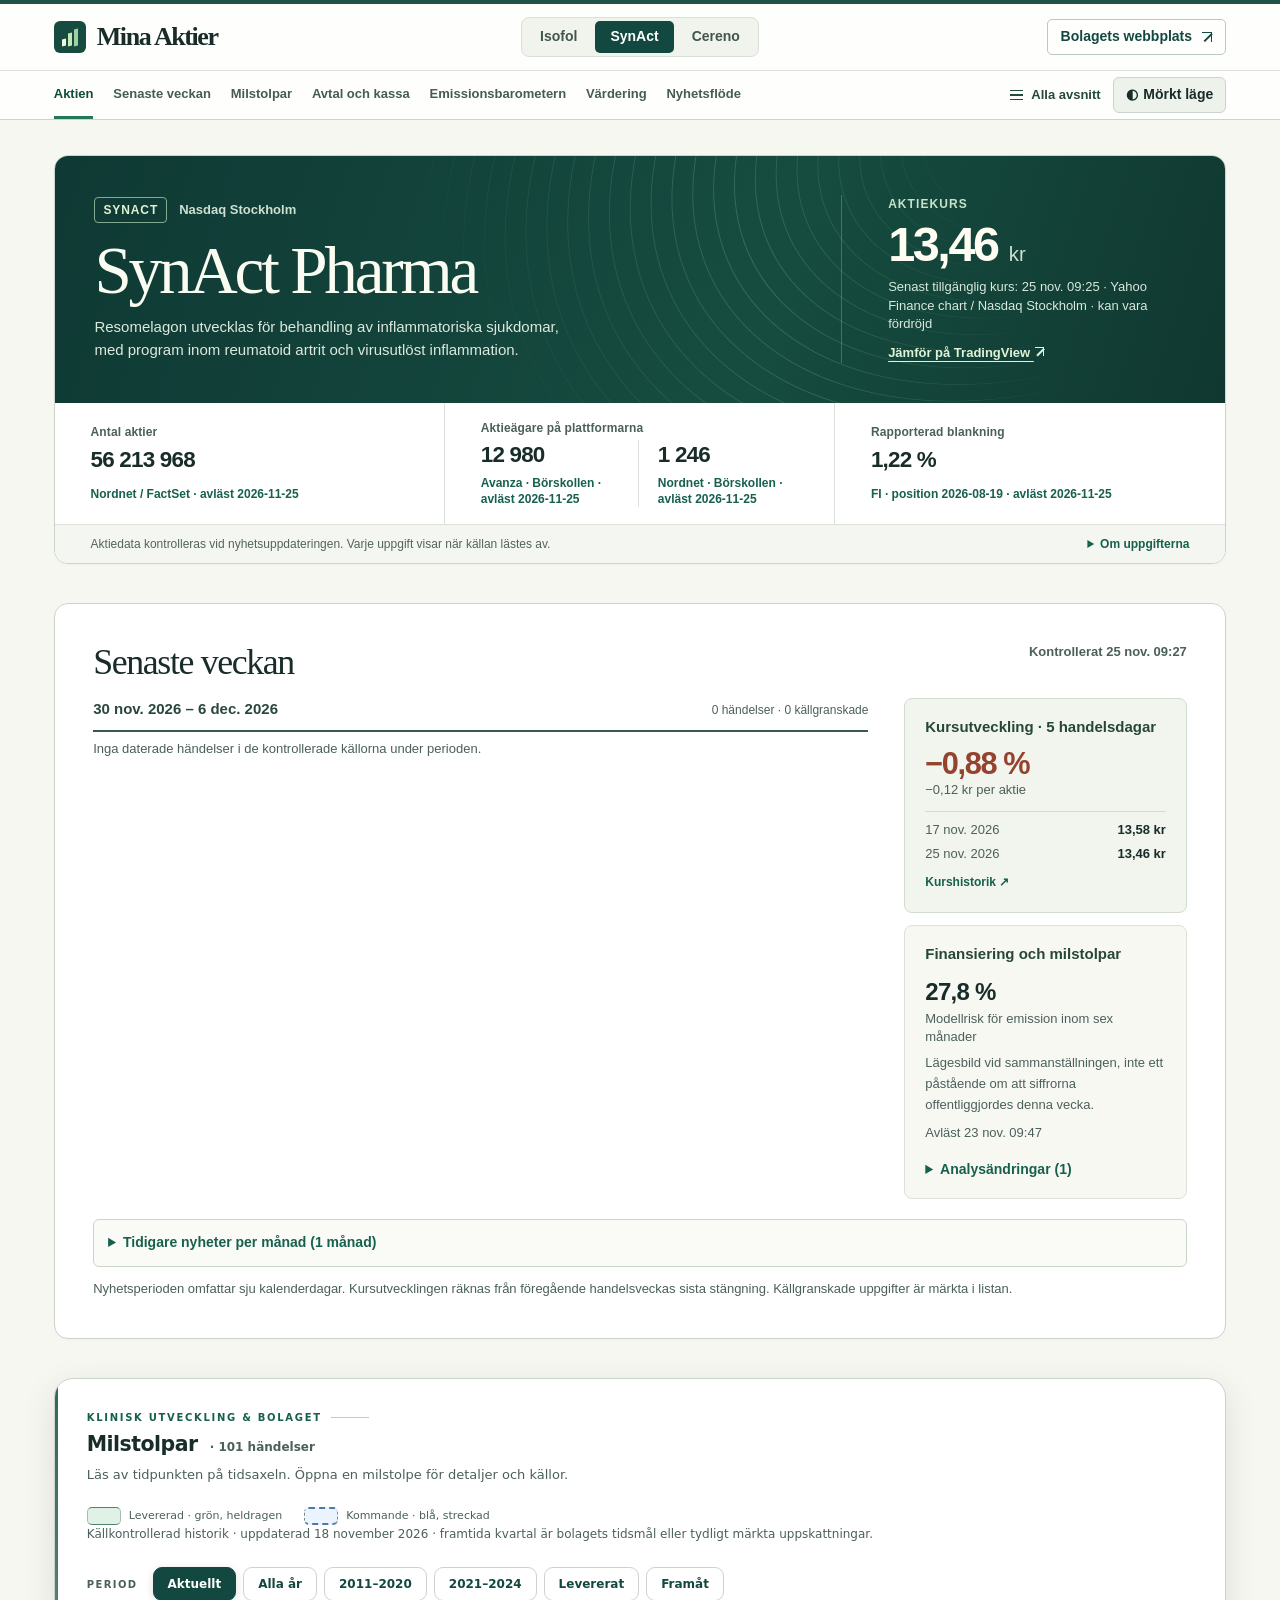
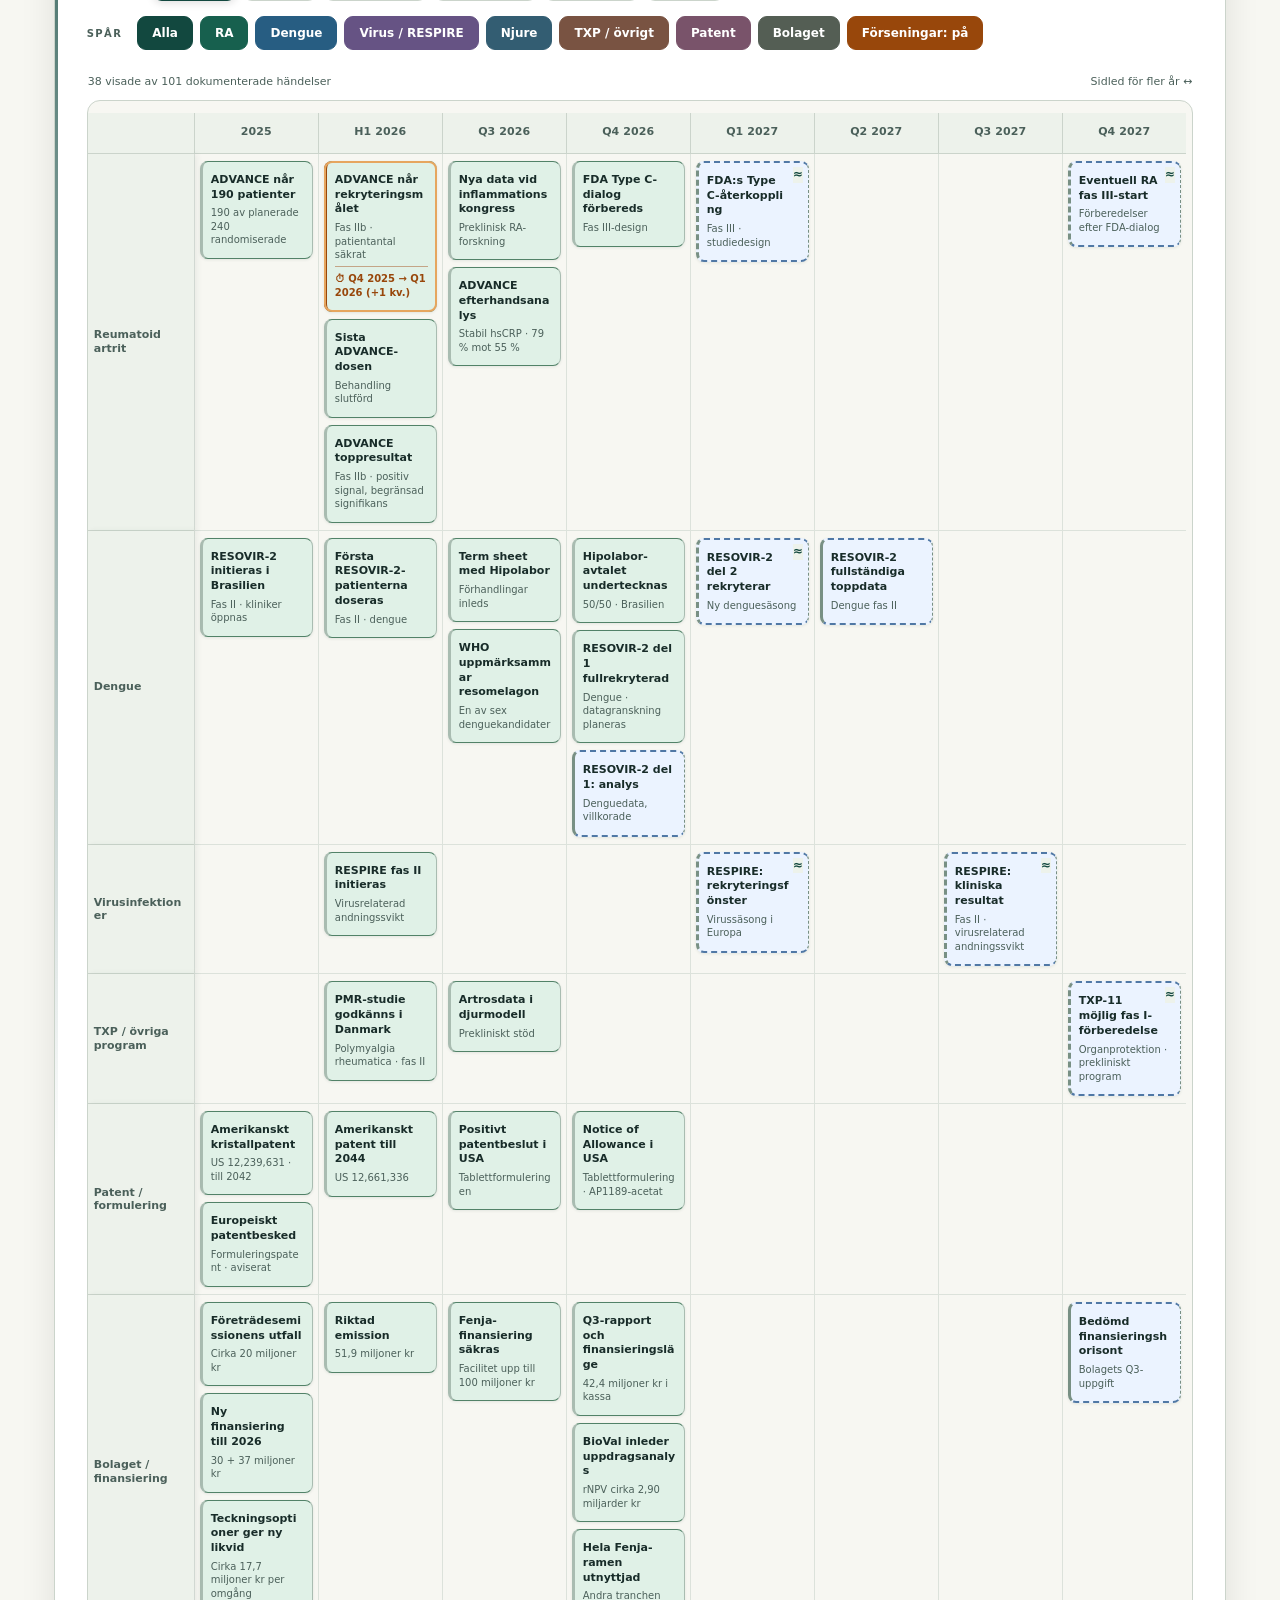
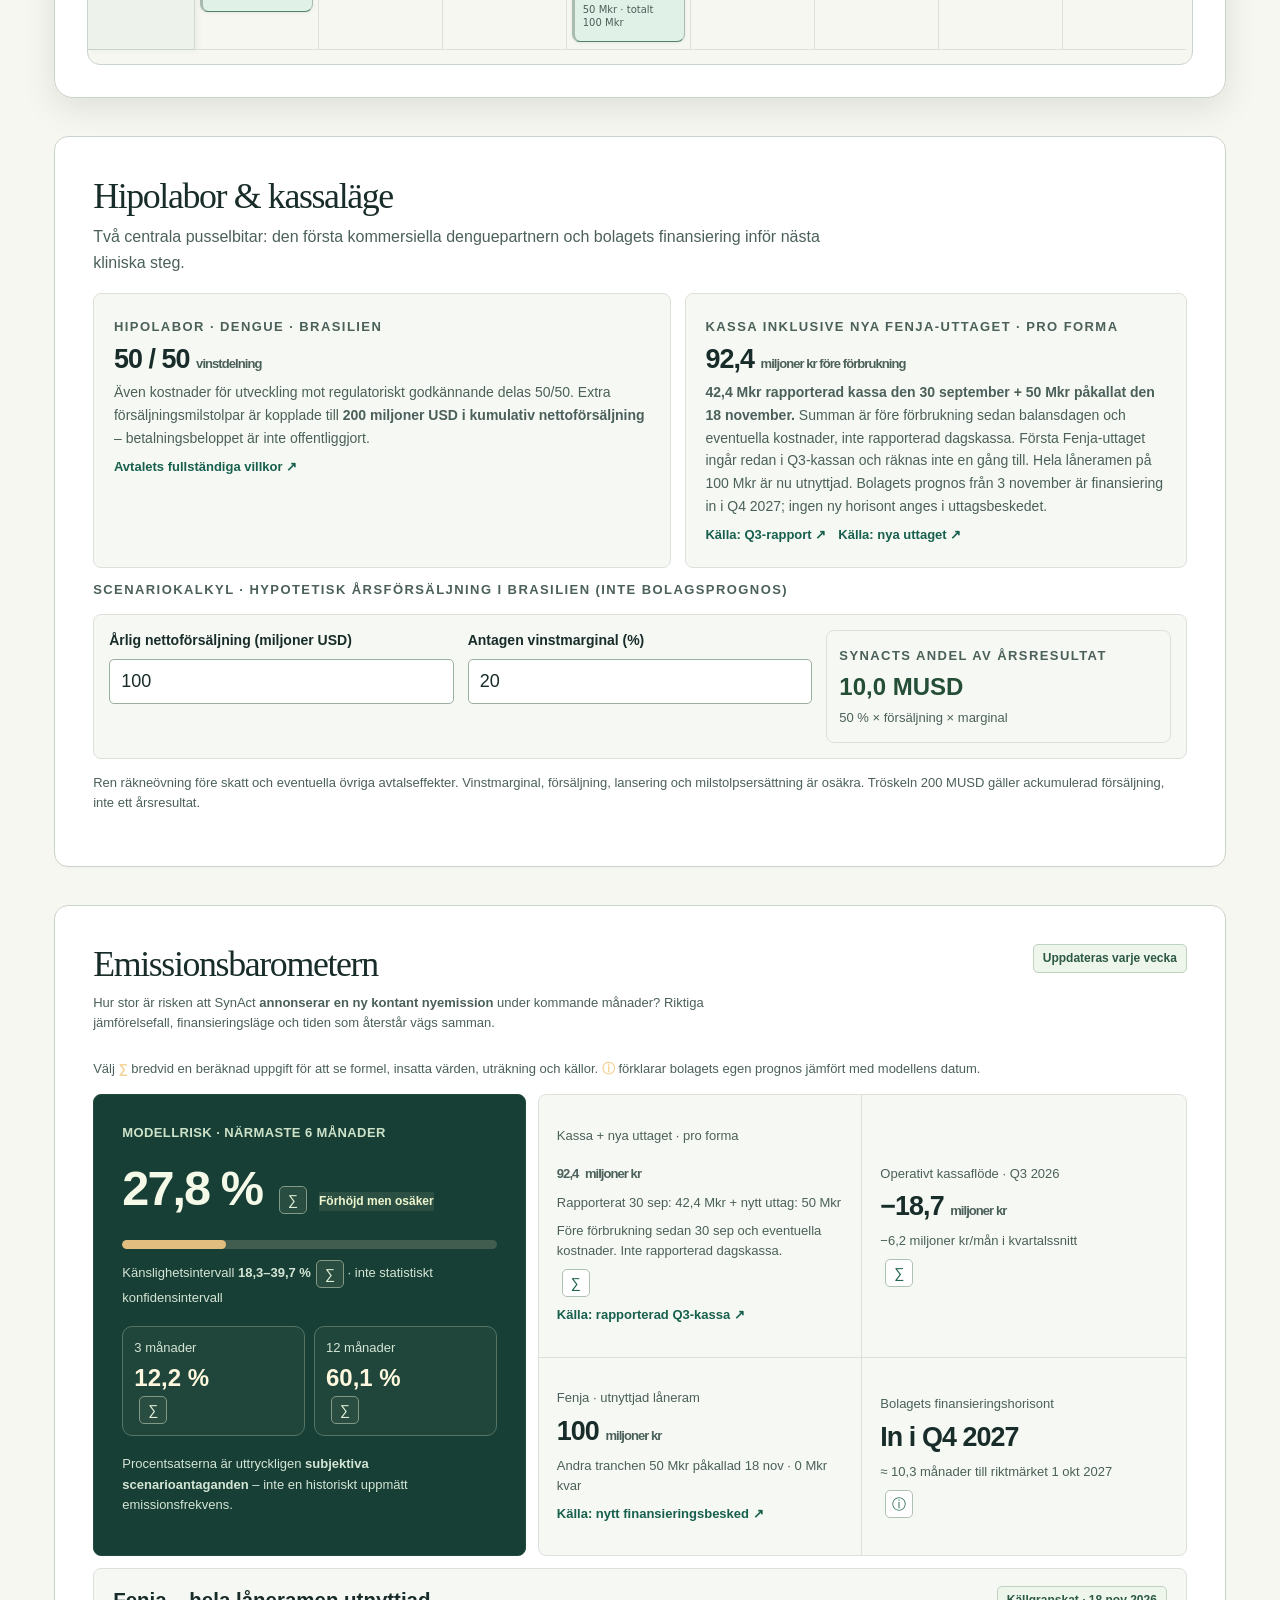
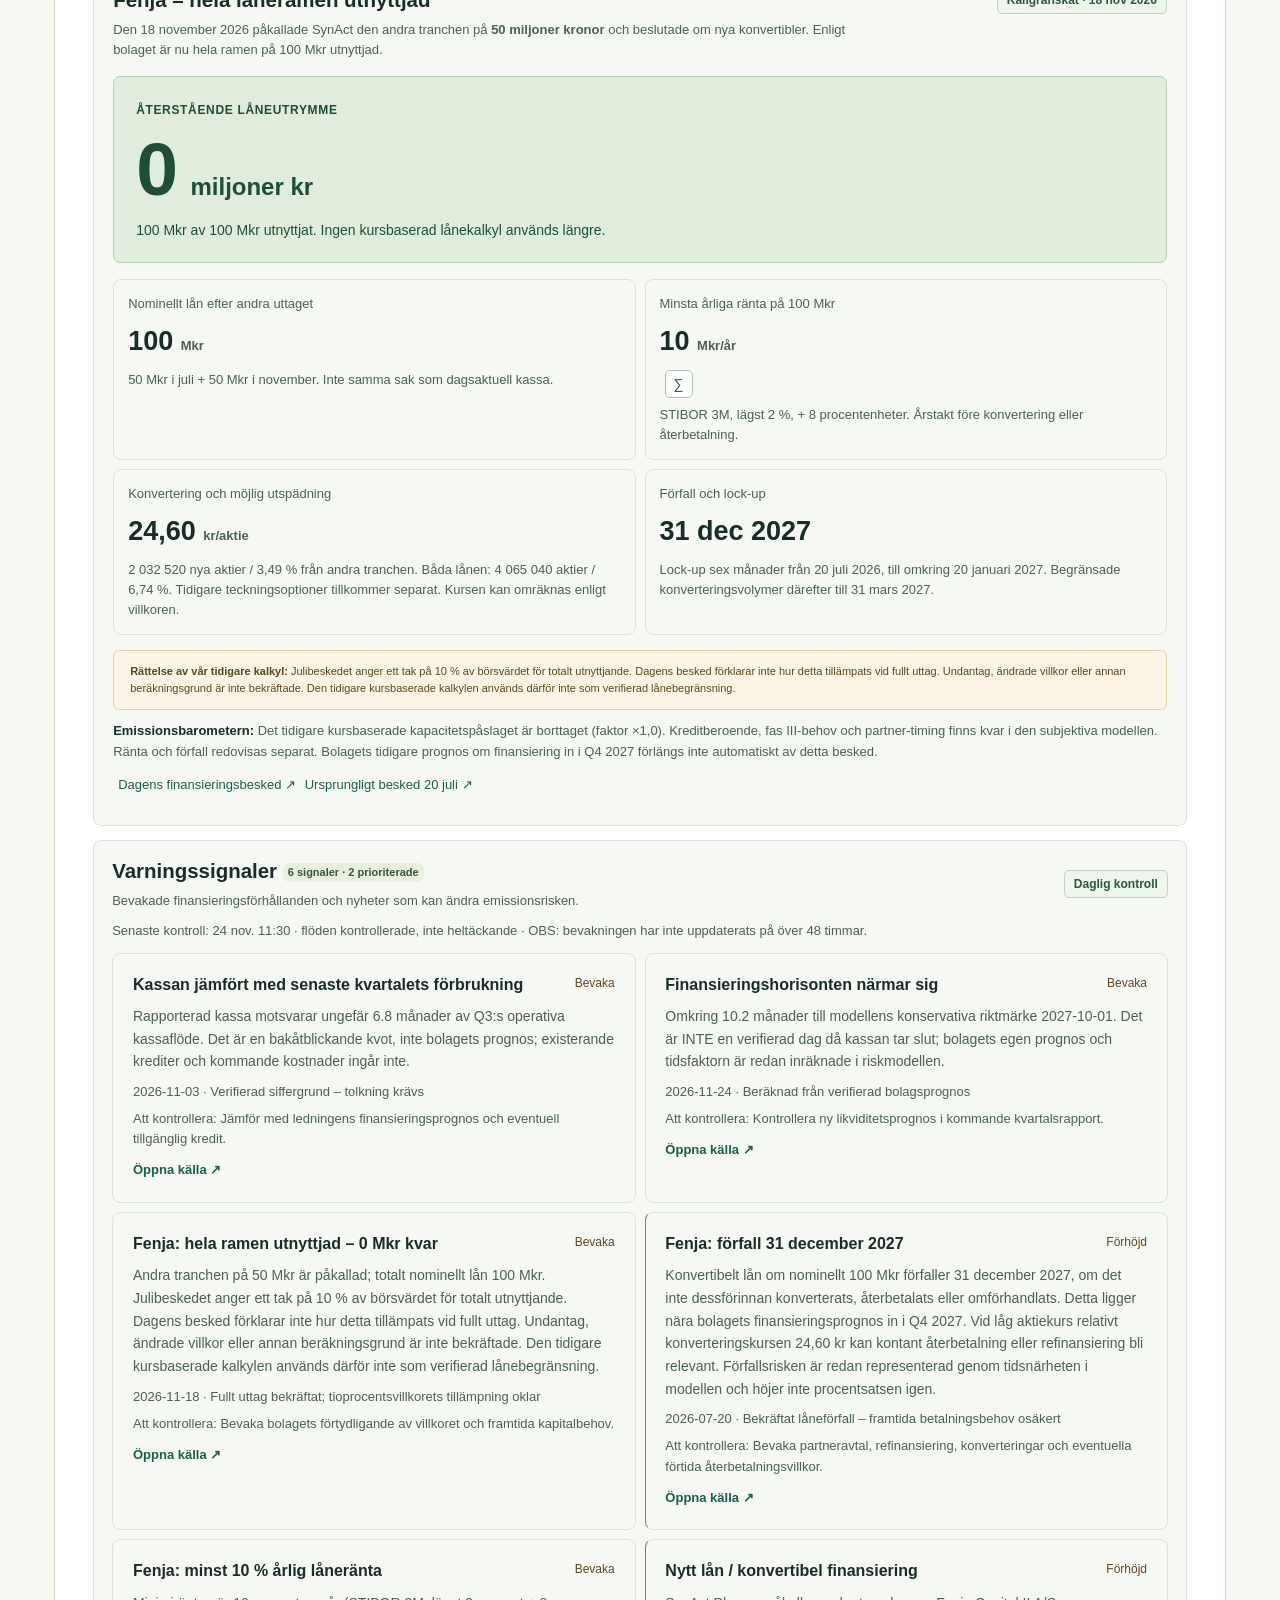
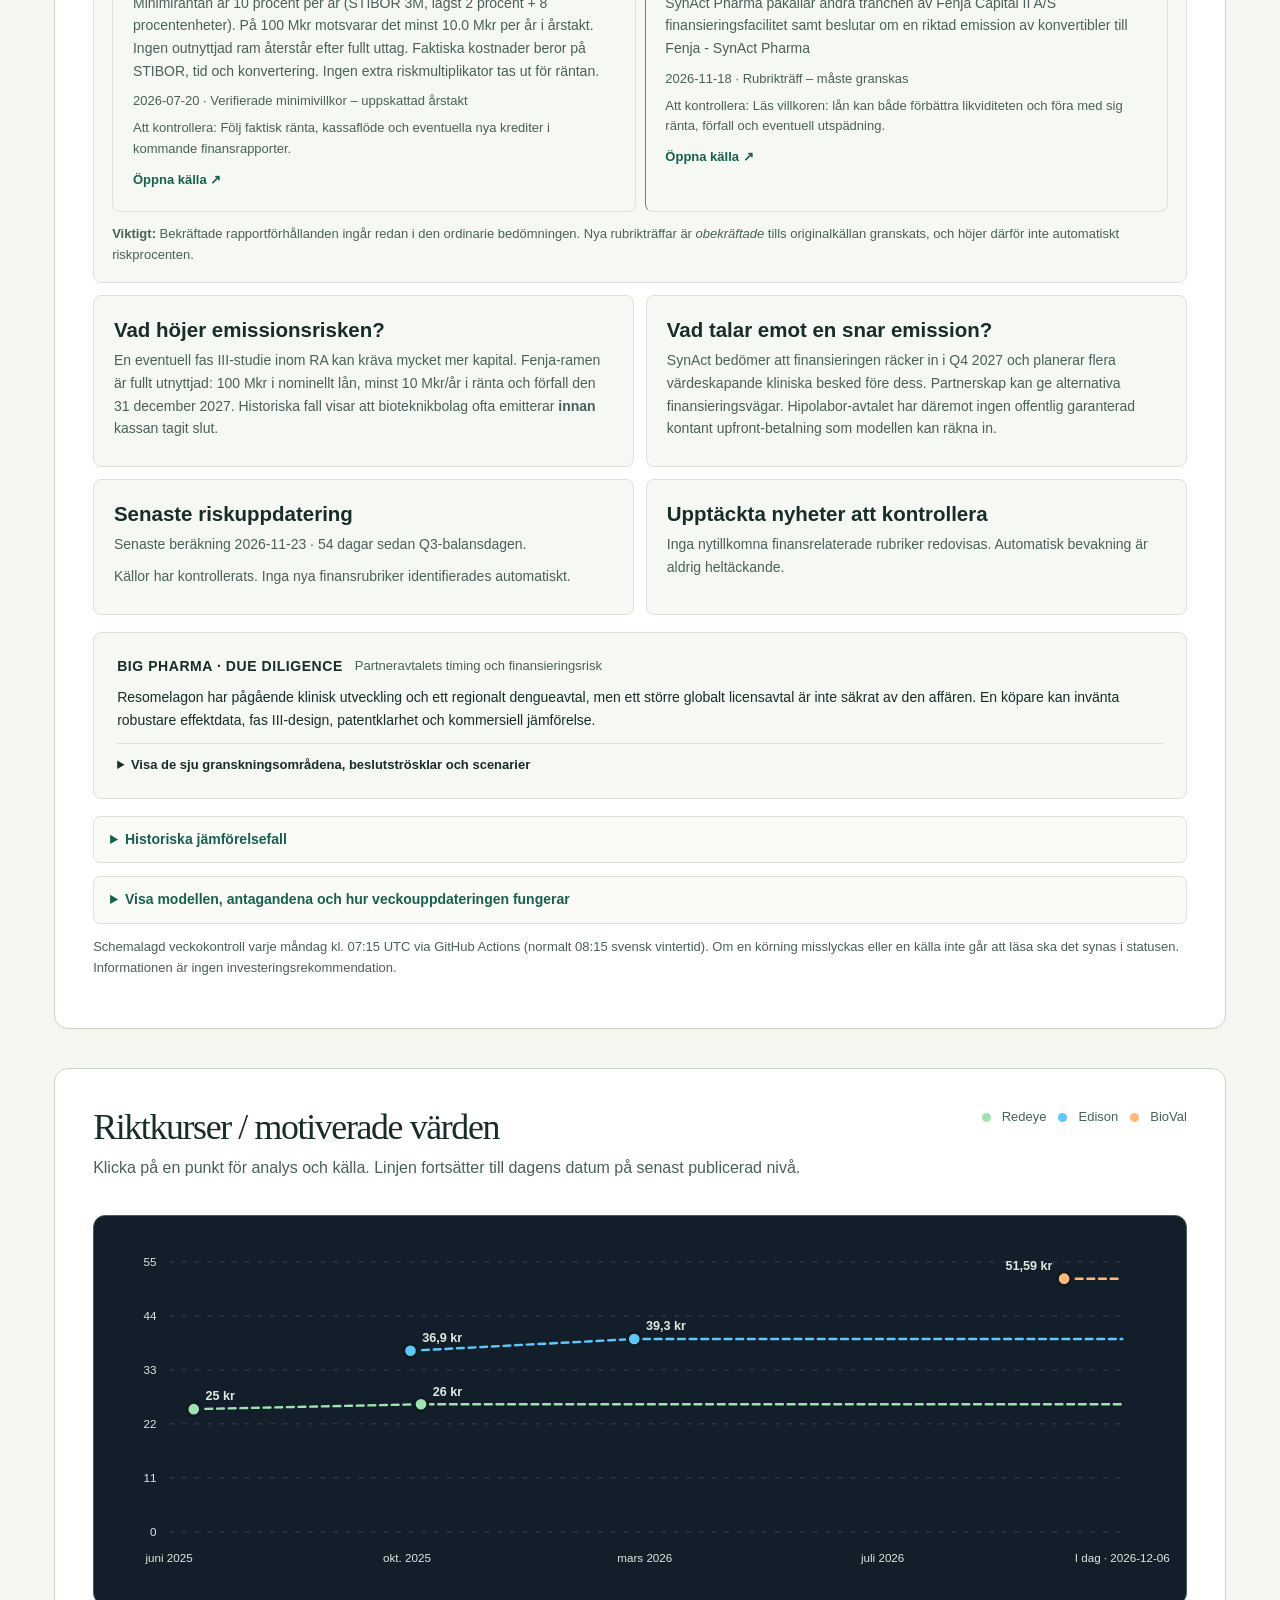
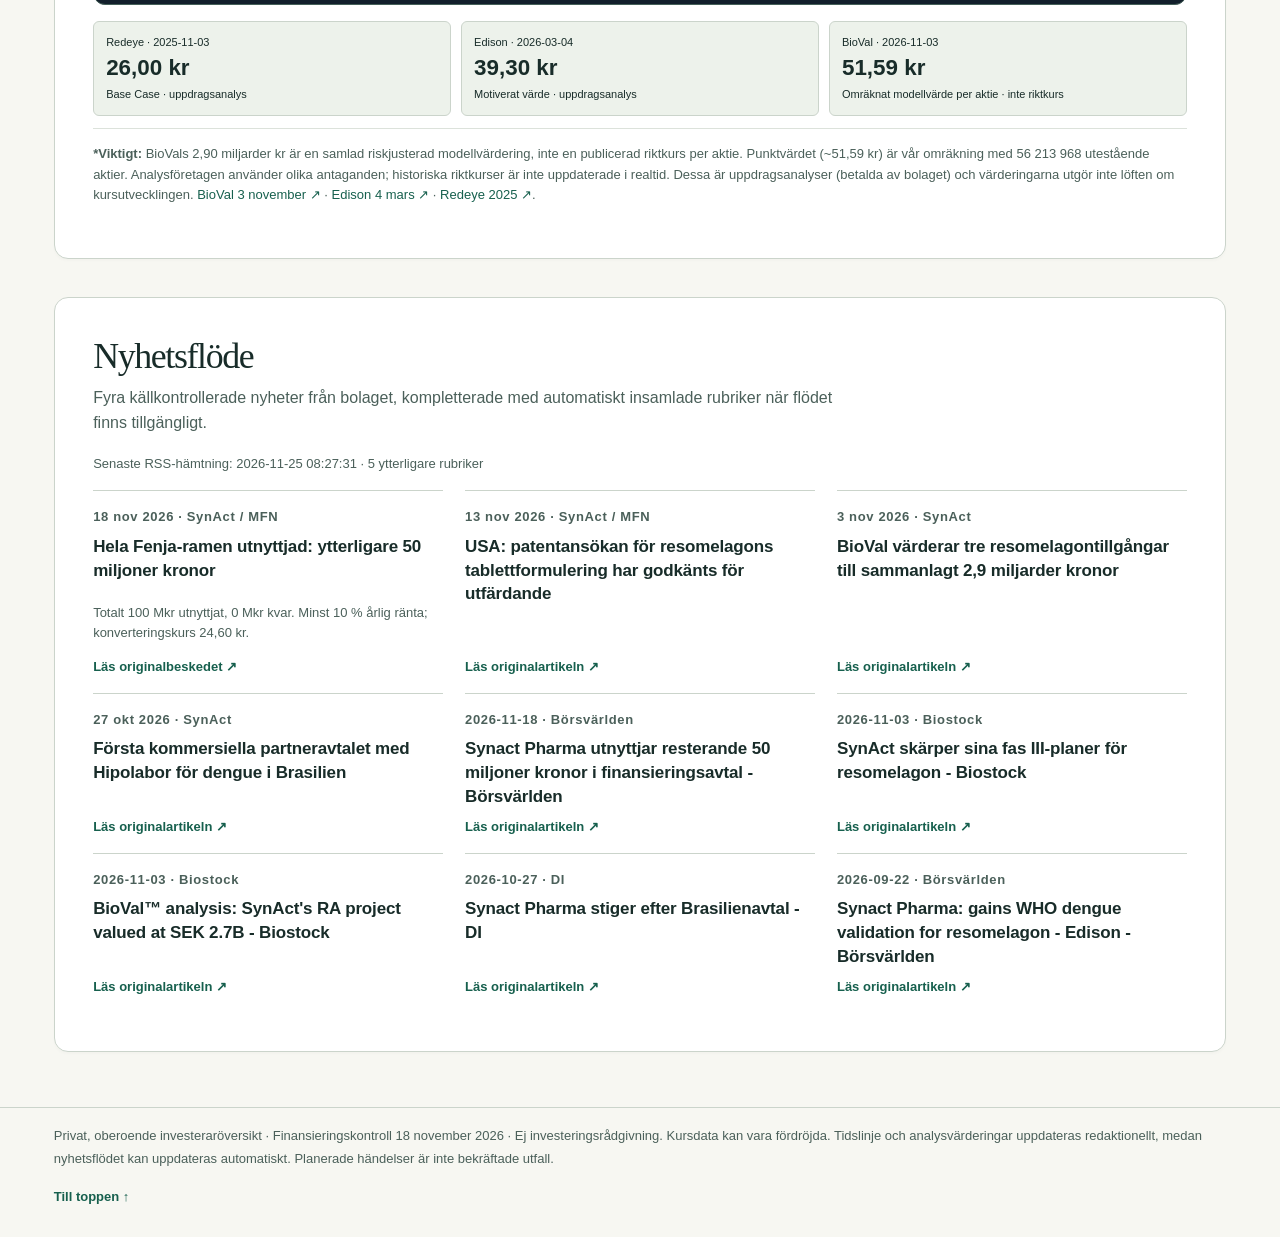
==== commit 4c140ddd: "Update SynAct news" ====
--- a/index.html
+++ b/index.html
@@ -63,11 +63,11 @@
 </div>
 <!-- /portfolio:profile -->
 <div class="market-board" id="aktiedata" data-nav-child="Aktiedata">
-<div class="market-metric"><span class="metric-label">Antal aktier</span><!-- market:shares --><strong>56 213 968</strong><a href="https://www.nordnet.se/aktier/kurser/syn-act-pharma-synact-xsto" target="_blank" rel="noopener">Nordnet / FactSet · avläst 2026-11-24</a><!-- /market:shares --></div>
+<div class="market-metric"><span class="metric-label">Antal aktier</span><!-- market:shares --><strong>56 213 968</strong><a href="https://www.nordnet.se/aktier/kurser/syn-act-pharma-synact-xsto" target="_blank" rel="noopener">Nordnet / FactSet · avläst 2026-11-25</a><!-- /market:shares --></div>
 <div class="market-metric market-owners"><span class="metric-label">Aktieägare på plattformarna</span><div class="owner-pair">
-<div><!-- market:Avanza --><strong>12 980</strong><a href="https://www.borskollen.se/aktie/synact-pharma" target="_blank" rel="noopener">Avanza · Börskollen · avläst 2026-11-24</a><!-- /market:Avanza --></div>
-<div><!-- market:Nordnet --><strong>1 246</strong><a href="https://www.borskollen.se/aktie/synact-pharma" target="_blank" rel="noopener">Nordnet · Börskollen · avläst 2026-11-24</a><!-- /market:Nordnet --></div></div></div>
-<div class="market-metric"><span class="metric-label">Rapporterad blankning</span><!-- market:short --><strong>1,22 %</strong><a href="https://www.fi.se/sv/vara-register/fis-marknadsregister/blankning/register/" target="_blank" rel="noopener">FI · position 2026-08-19 · avläst 2026-11-24</a><!-- /market:short --></div>
+<div><!-- market:Avanza --><strong>12 980</strong><a href="https://www.borskollen.se/aktie/synact-pharma" target="_blank" rel="noopener">Avanza · Börskollen · avläst 2026-11-25</a><!-- /market:Avanza --></div>
+<div><!-- market:Nordnet --><strong>1 246</strong><a href="https://www.borskollen.se/aktie/synact-pharma" target="_blank" rel="noopener">Nordnet · Börskollen · avläst 2026-11-25</a><!-- /market:Nordnet --></div></div></div>
+<div class="market-metric"><span class="metric-label">Rapporterad blankning</span><!-- market:short --><strong>1,22 %</strong><a href="https://www.fi.se/sv/vara-register/fis-marknadsregister/blankning/register/" target="_blank" rel="noopener">FI · position 2026-08-19 · avläst 2026-11-25</a><!-- /market:short --></div>
 </div><div class="market-footline"><span>Aktiedata kontrolleras vid nyhetsuppdateringen. Varje uppgift visar när källan lästes av.</span><details id="marknadskallor" data-nav-child="Om aktieuppgifterna"><summary>Om uppgifterna</summary><p>Ägarantal avser respektive plattform. Blankningen avser rapporterade korta nettopositioner. Vid källfel visas senast tillgängliga uppgift.</p></details></div>
 </section>
 
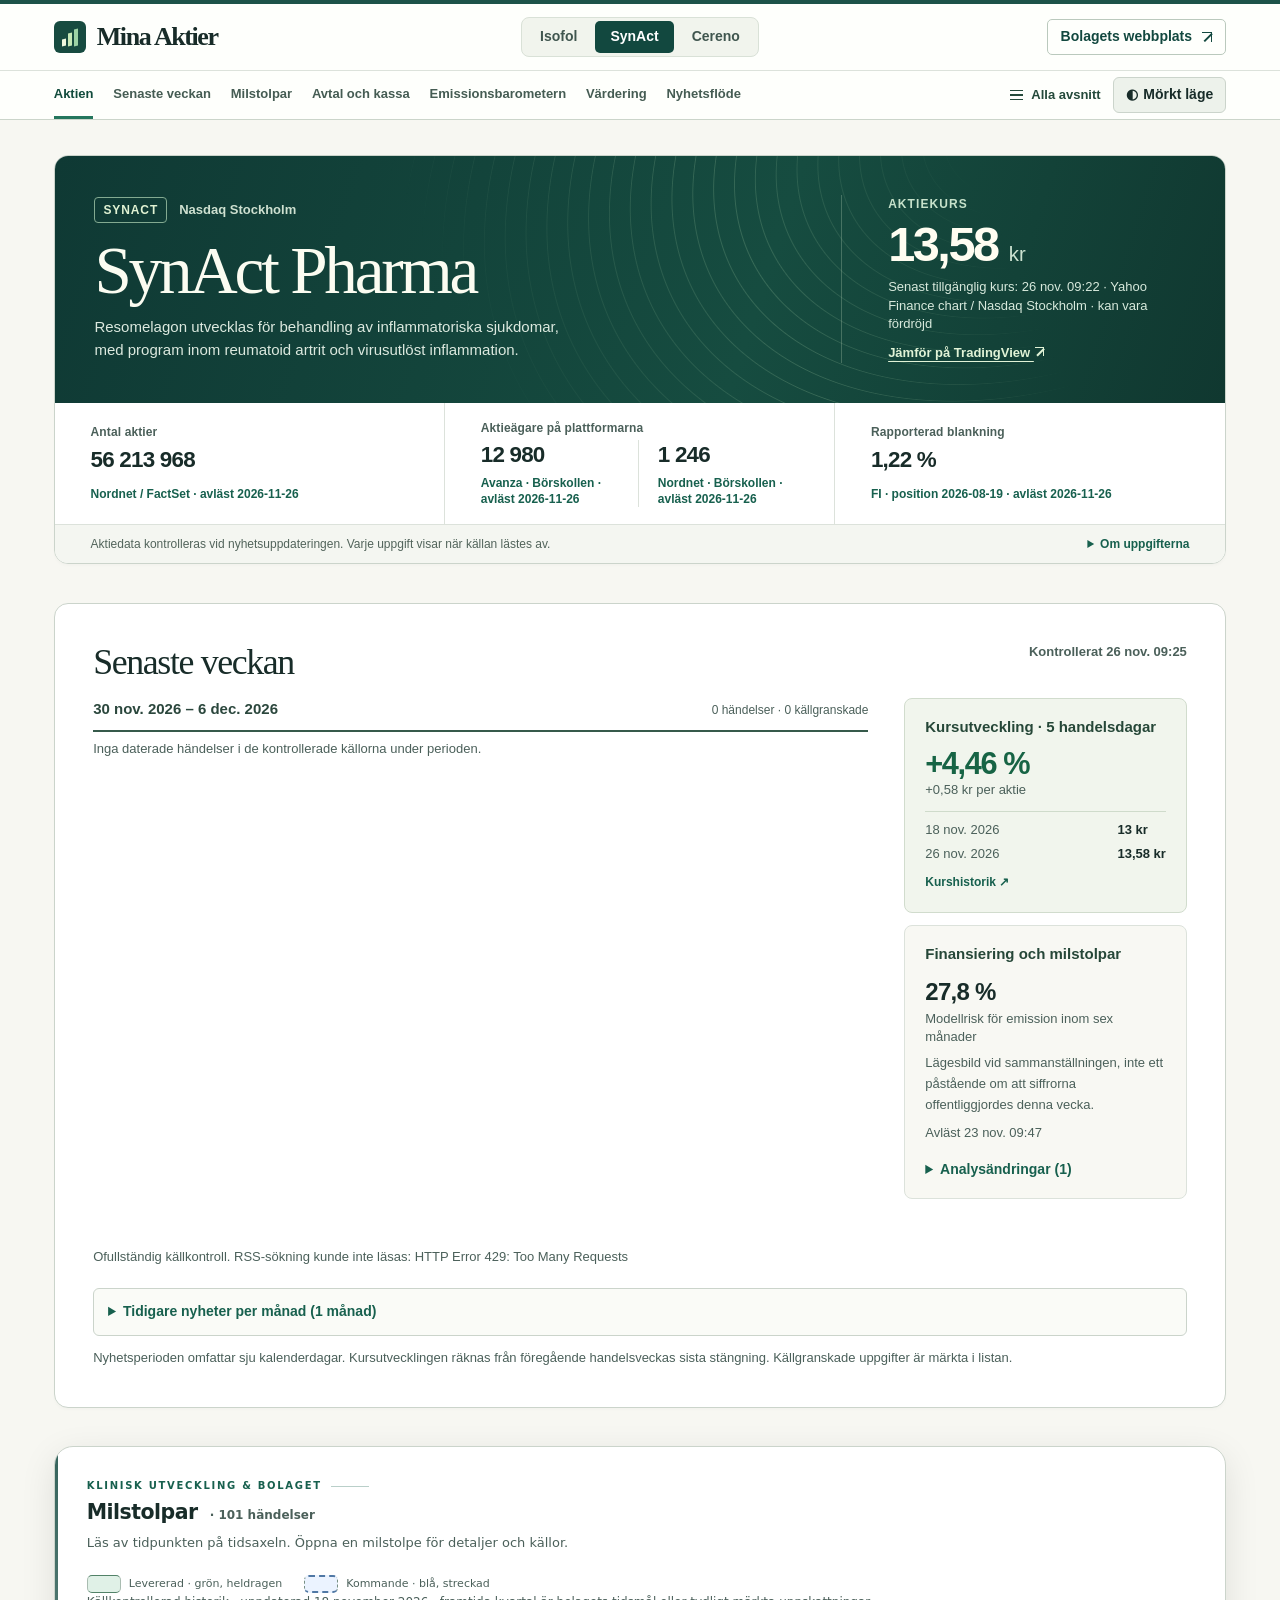
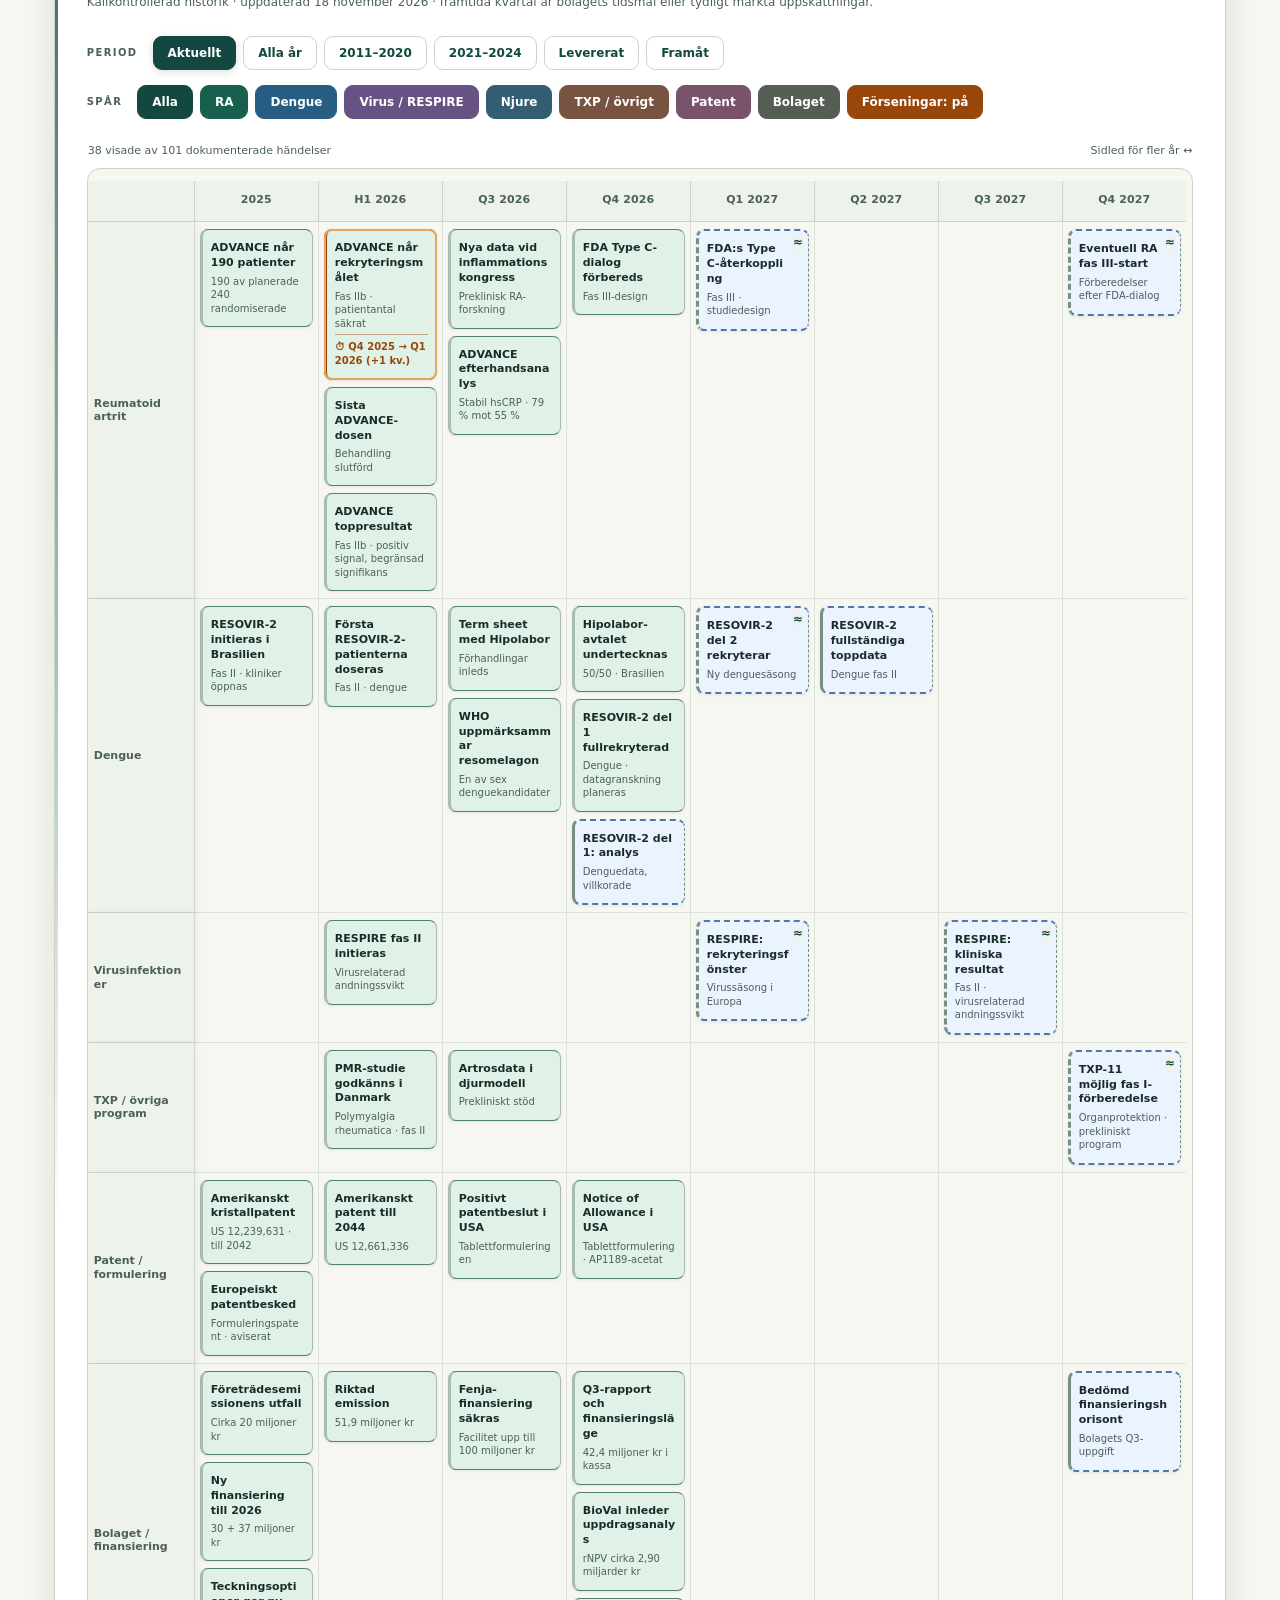
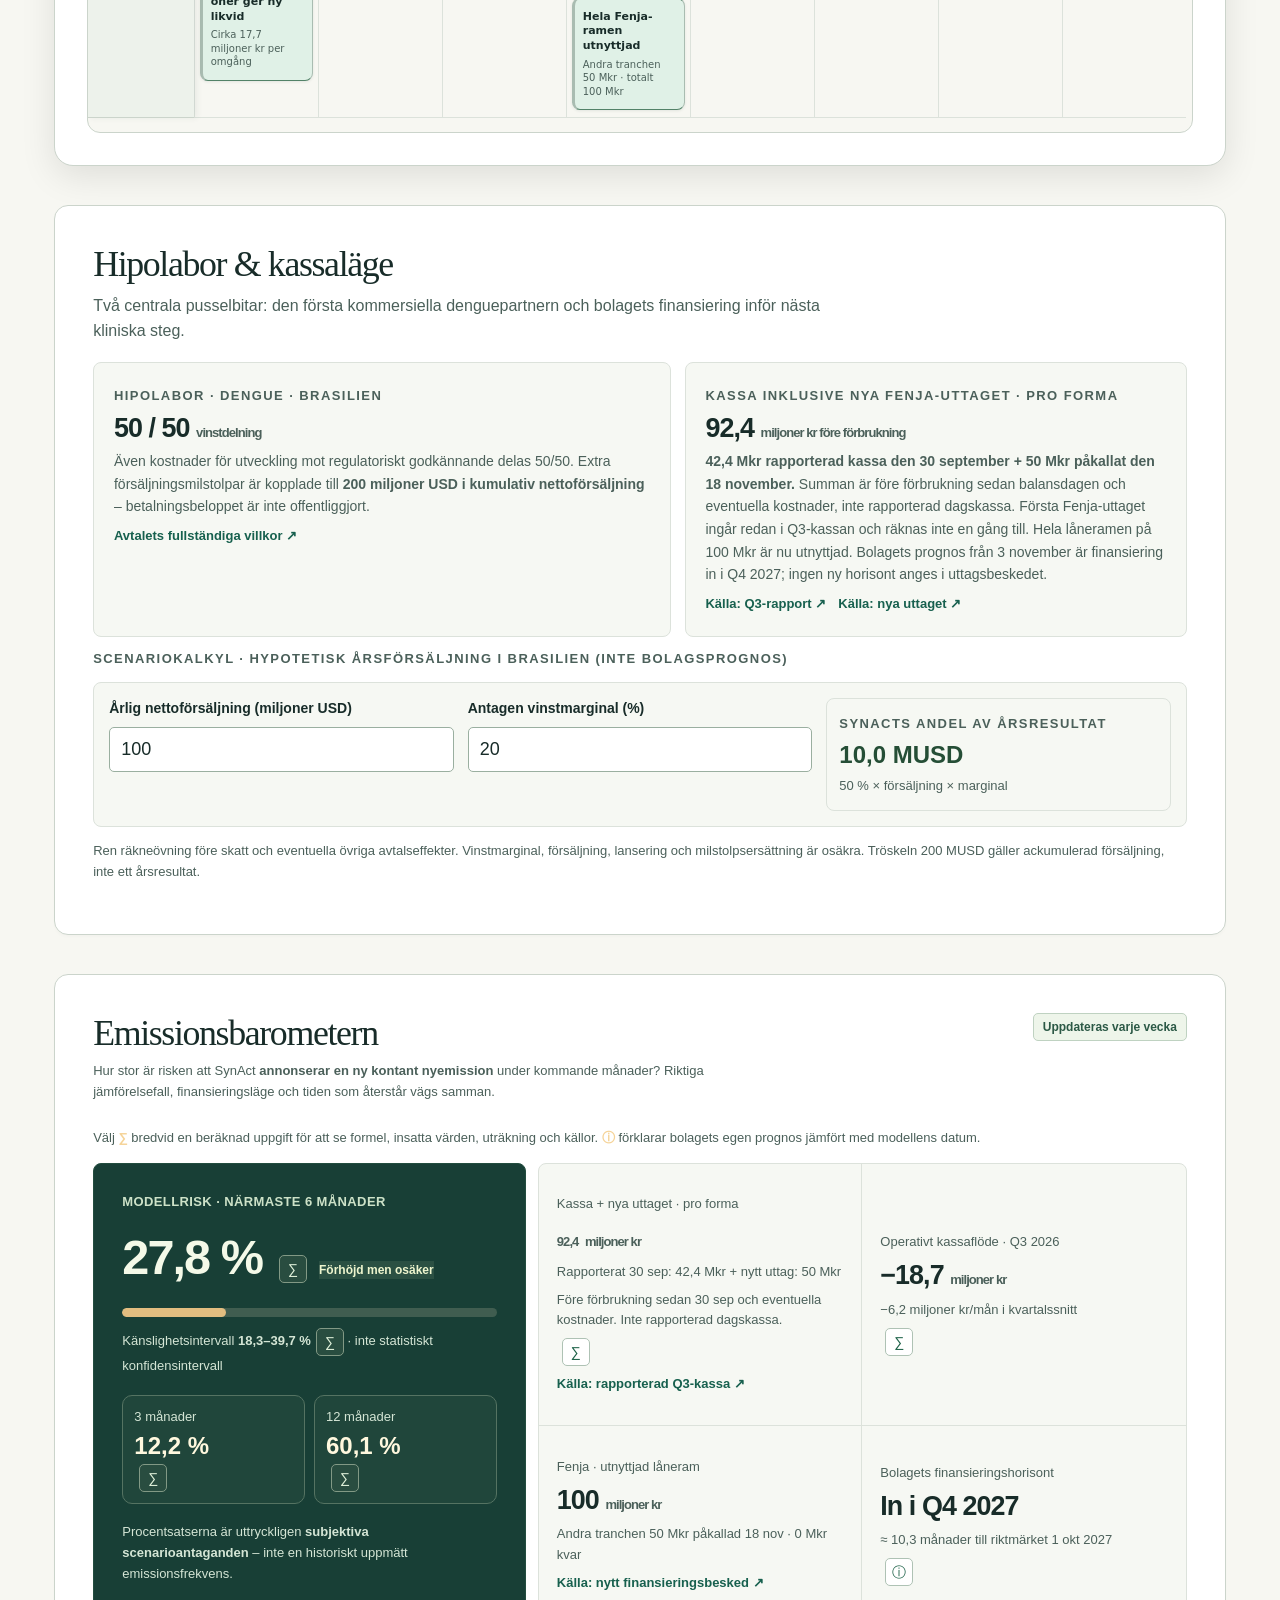
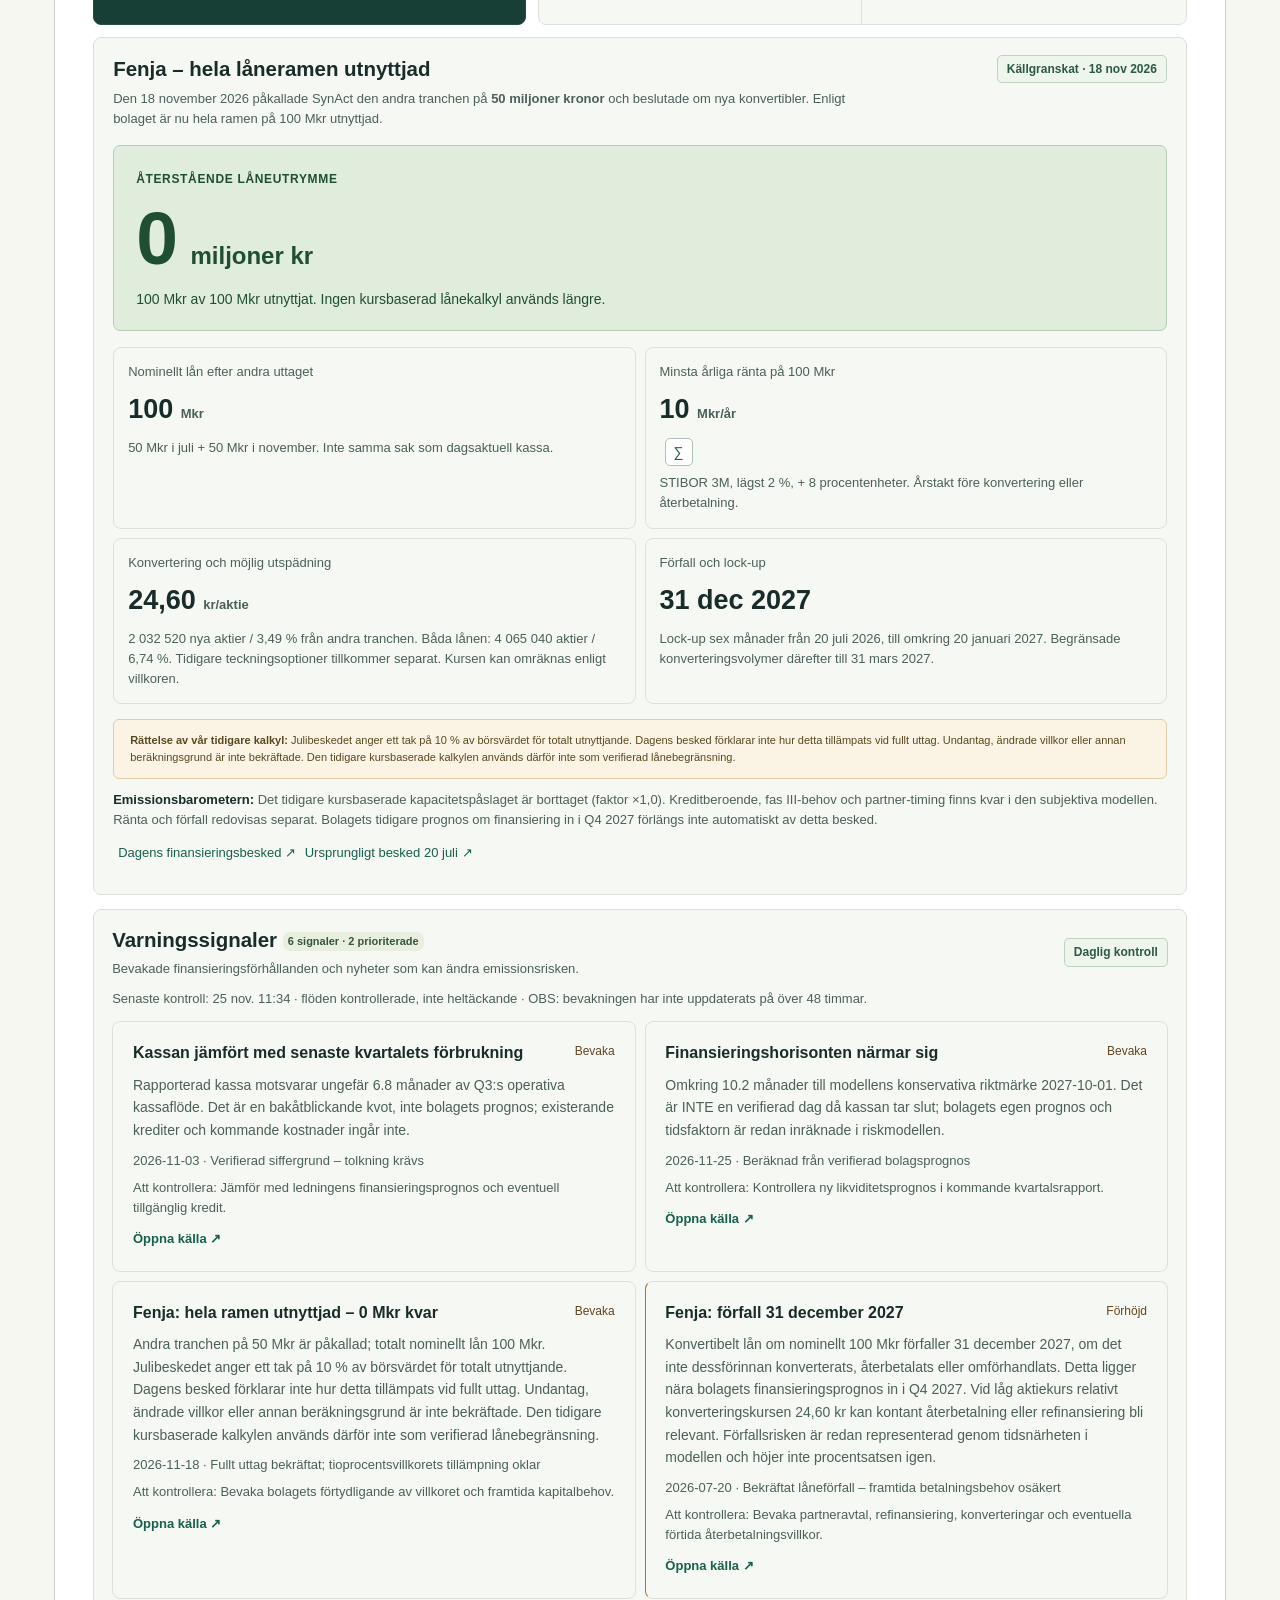
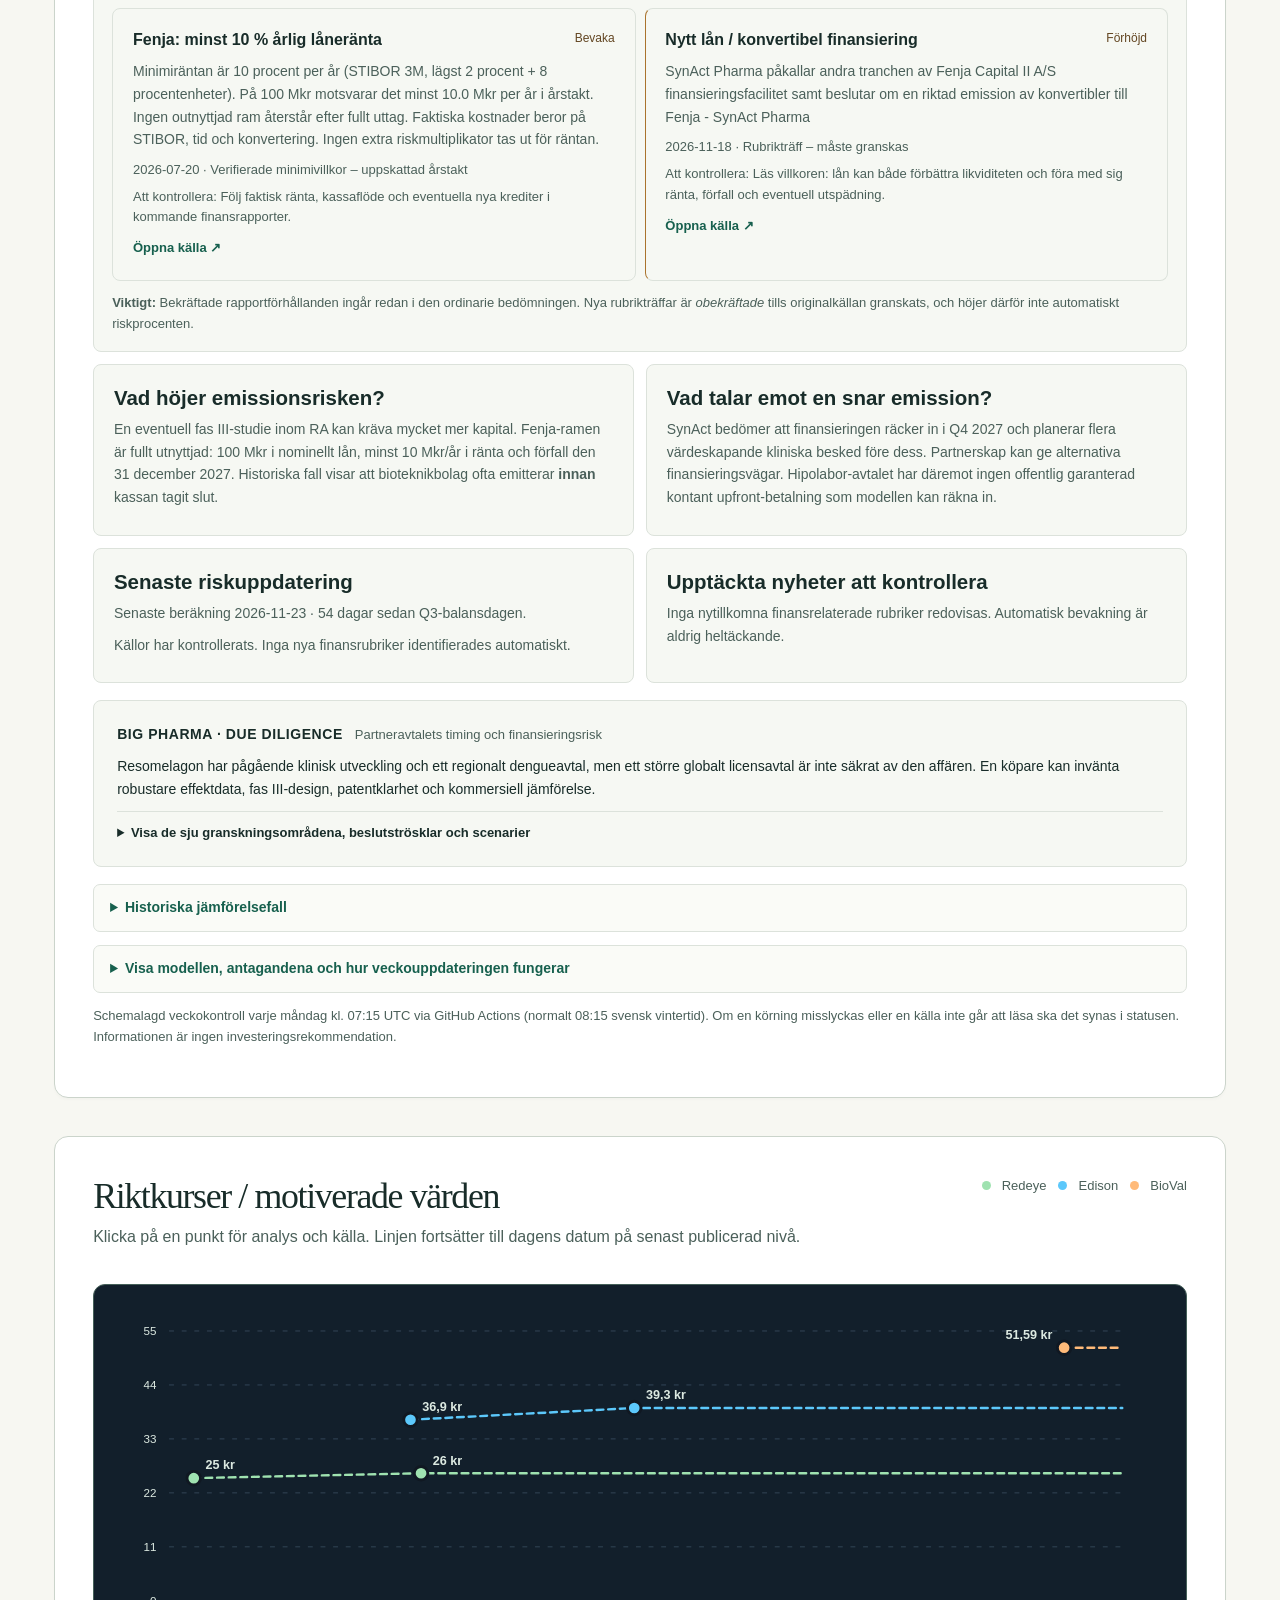
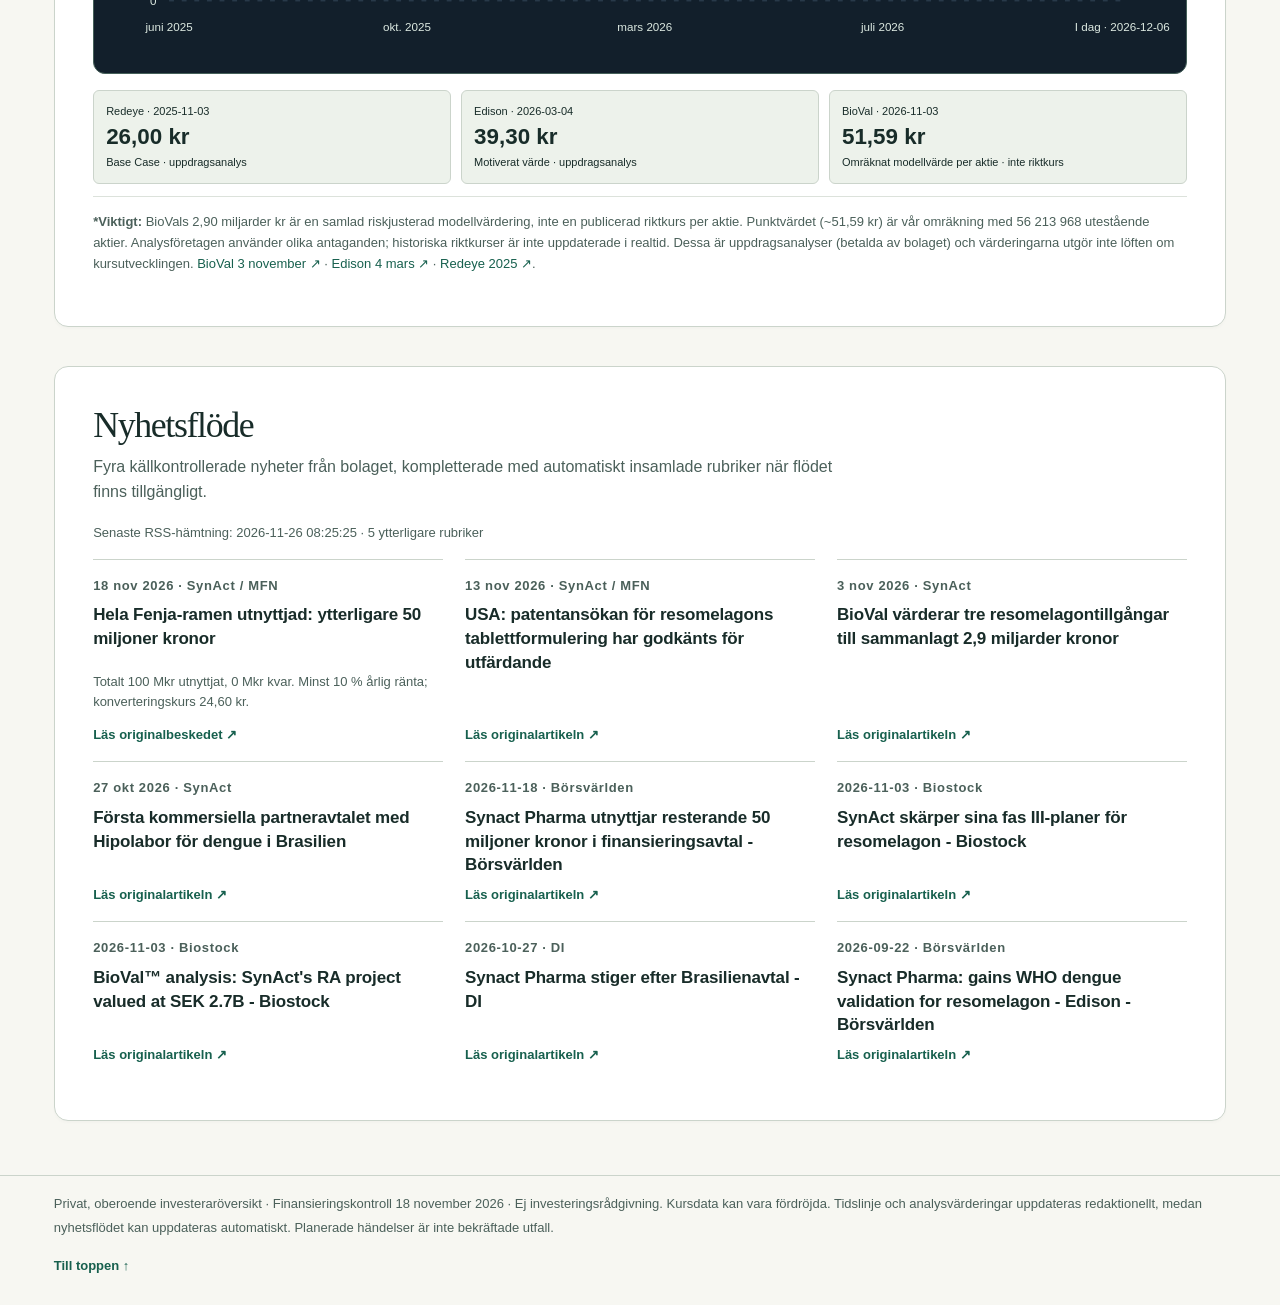
==== commit 9d8450d6: "Update SynAct news" ====
--- a/index.html
+++ b/index.html
@@ -63,11 +63,11 @@
 </div>
 <!-- /portfolio:profile -->
 <div class="market-board" id="aktiedata" data-nav-child="Aktiedata">
-<div class="market-metric"><span class="metric-label">Antal aktier</span><!-- market:shares --><strong>56 213 968</strong><a href="https://www.nordnet.se/aktier/kurser/syn-act-pharma-synact-xsto" target="_blank" rel="noopener">Nordnet / FactSet · avläst 2026-11-25</a><!-- /market:shares --></div>
+<div class="market-metric"><span class="metric-label">Antal aktier</span><!-- market:shares --><strong>56 213 968</strong><a href="https://www.nordnet.se/aktier/kurser/syn-act-pharma-synact-xsto" target="_blank" rel="noopener">Nordnet / FactSet · avläst 2026-11-26</a><!-- /market:shares --></div>
 <div class="market-metric market-owners"><span class="metric-label">Aktieägare på plattformarna</span><div class="owner-pair">
-<div><!-- market:Avanza --><strong>12 980</strong><a href="https://www.borskollen.se/aktie/synact-pharma" target="_blank" rel="noopener">Avanza · Börskollen · avläst 2026-11-25</a><!-- /market:Avanza --></div>
-<div><!-- market:Nordnet --><strong>1 246</strong><a href="https://www.borskollen.se/aktie/synact-pharma" target="_blank" rel="noopener">Nordnet · Börskollen · avläst 2026-11-25</a><!-- /market:Nordnet --></div></div></div>
-<div class="market-metric"><span class="metric-label">Rapporterad blankning</span><!-- market:short --><strong>1,22 %</strong><a href="https://www.fi.se/sv/vara-register/fis-marknadsregister/blankning/register/" target="_blank" rel="noopener">FI · position 2026-08-19 · avläst 2026-11-25</a><!-- /market:short --></div>
+<div><!-- market:Avanza --><strong>12 980</strong><a href="https://www.borskollen.se/aktie/synact-pharma" target="_blank" rel="noopener">Avanza · Börskollen · avläst 2026-11-26</a><!-- /market:Avanza --></div>
+<div><!-- market:Nordnet --><strong>1 246</strong><a href="https://www.borskollen.se/aktie/synact-pharma" target="_blank" rel="noopener">Nordnet · Börskollen · avläst 2026-11-26</a><!-- /market:Nordnet --></div></div></div>
+<div class="market-metric"><span class="metric-label">Rapporterad blankning</span><!-- market:short --><strong>1,22 %</strong><a href="https://www.fi.se/sv/vara-register/fis-marknadsregister/blankning/register/" target="_blank" rel="noopener">FI · position 2026-08-19 · avläst 2026-11-26</a><!-- /market:short --></div>
 </div><div class="market-footline"><span>Aktiedata kontrolleras vid nyhetsuppdateringen. Varje uppgift visar när källan lästes av.</span><details id="marknadskallor" data-nav-child="Om aktieuppgifterna"><summary>Om uppgifterna</summary><p>Ägarantal avser respektive plattform. Blankningen avser rapporterade korta nettopositioner. Vid källfel visas senast tillgängliga uppgift.</p></details></div>
 </section>
 
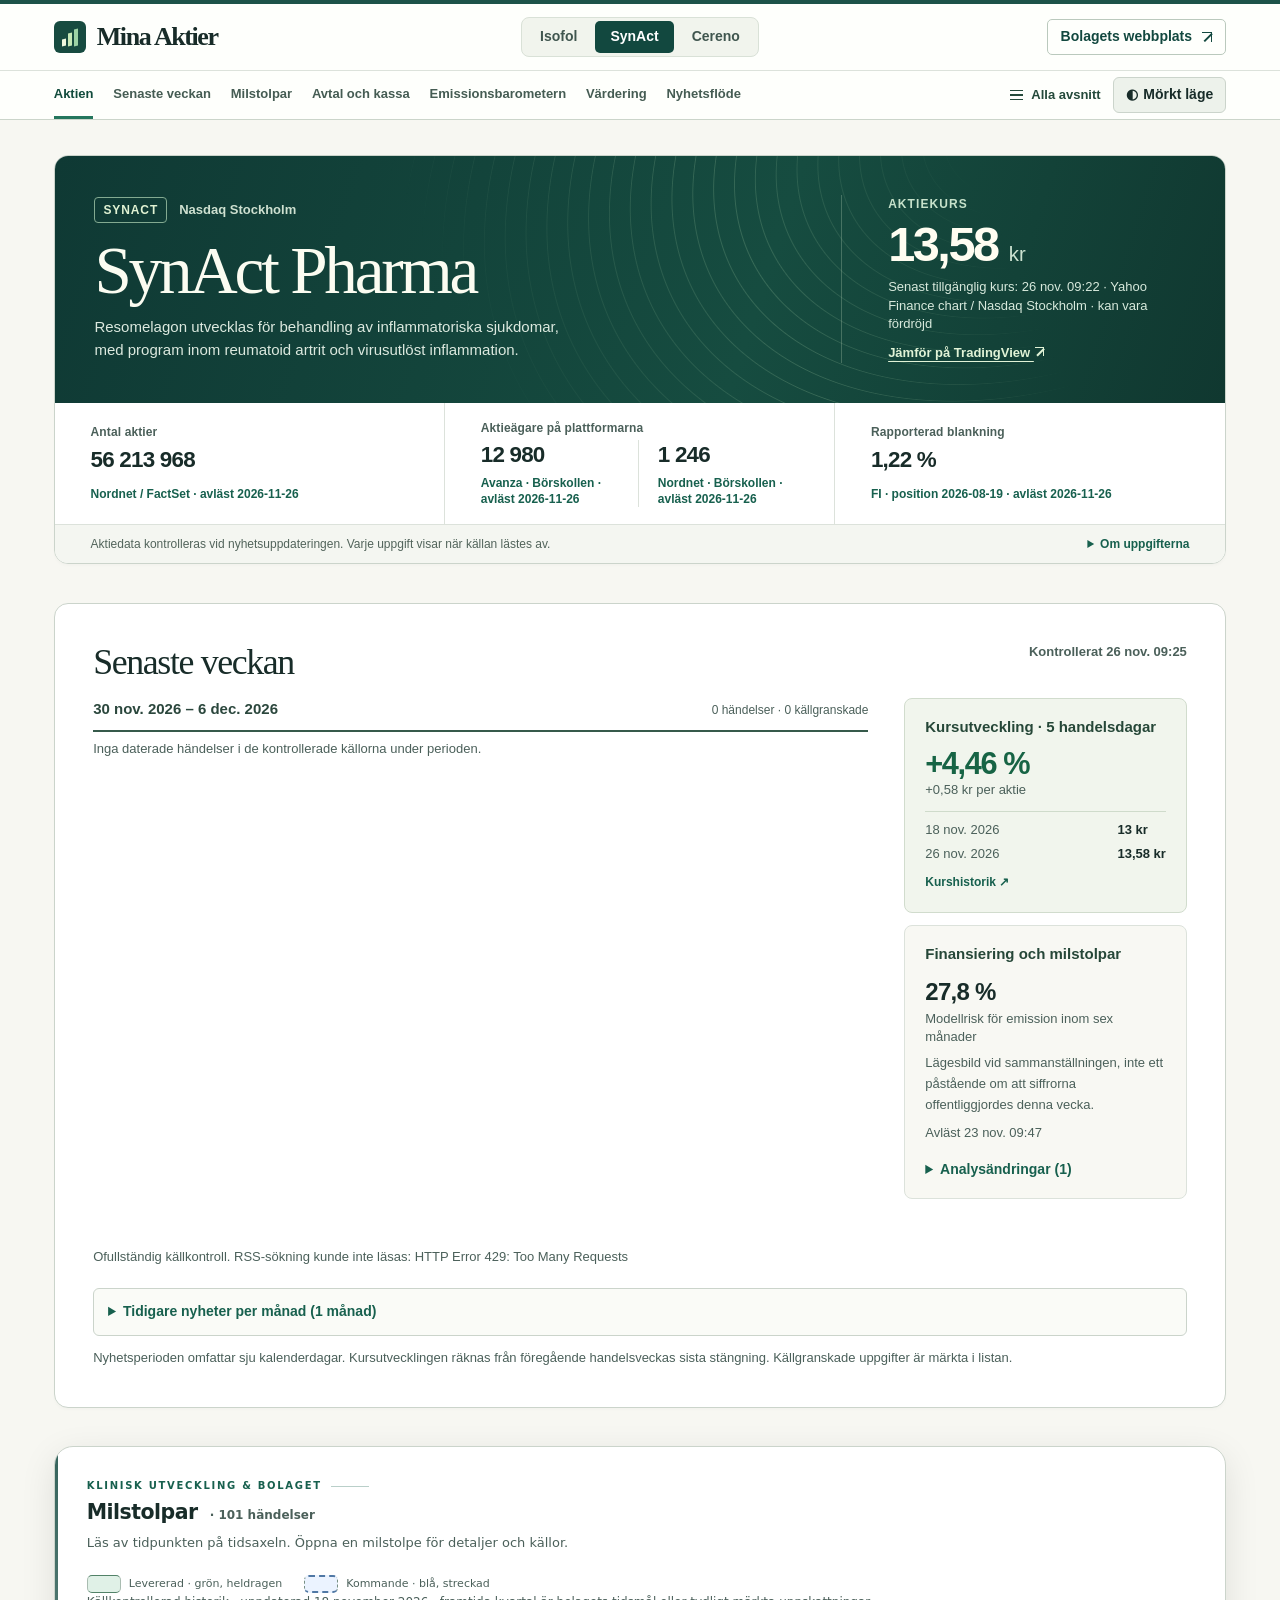
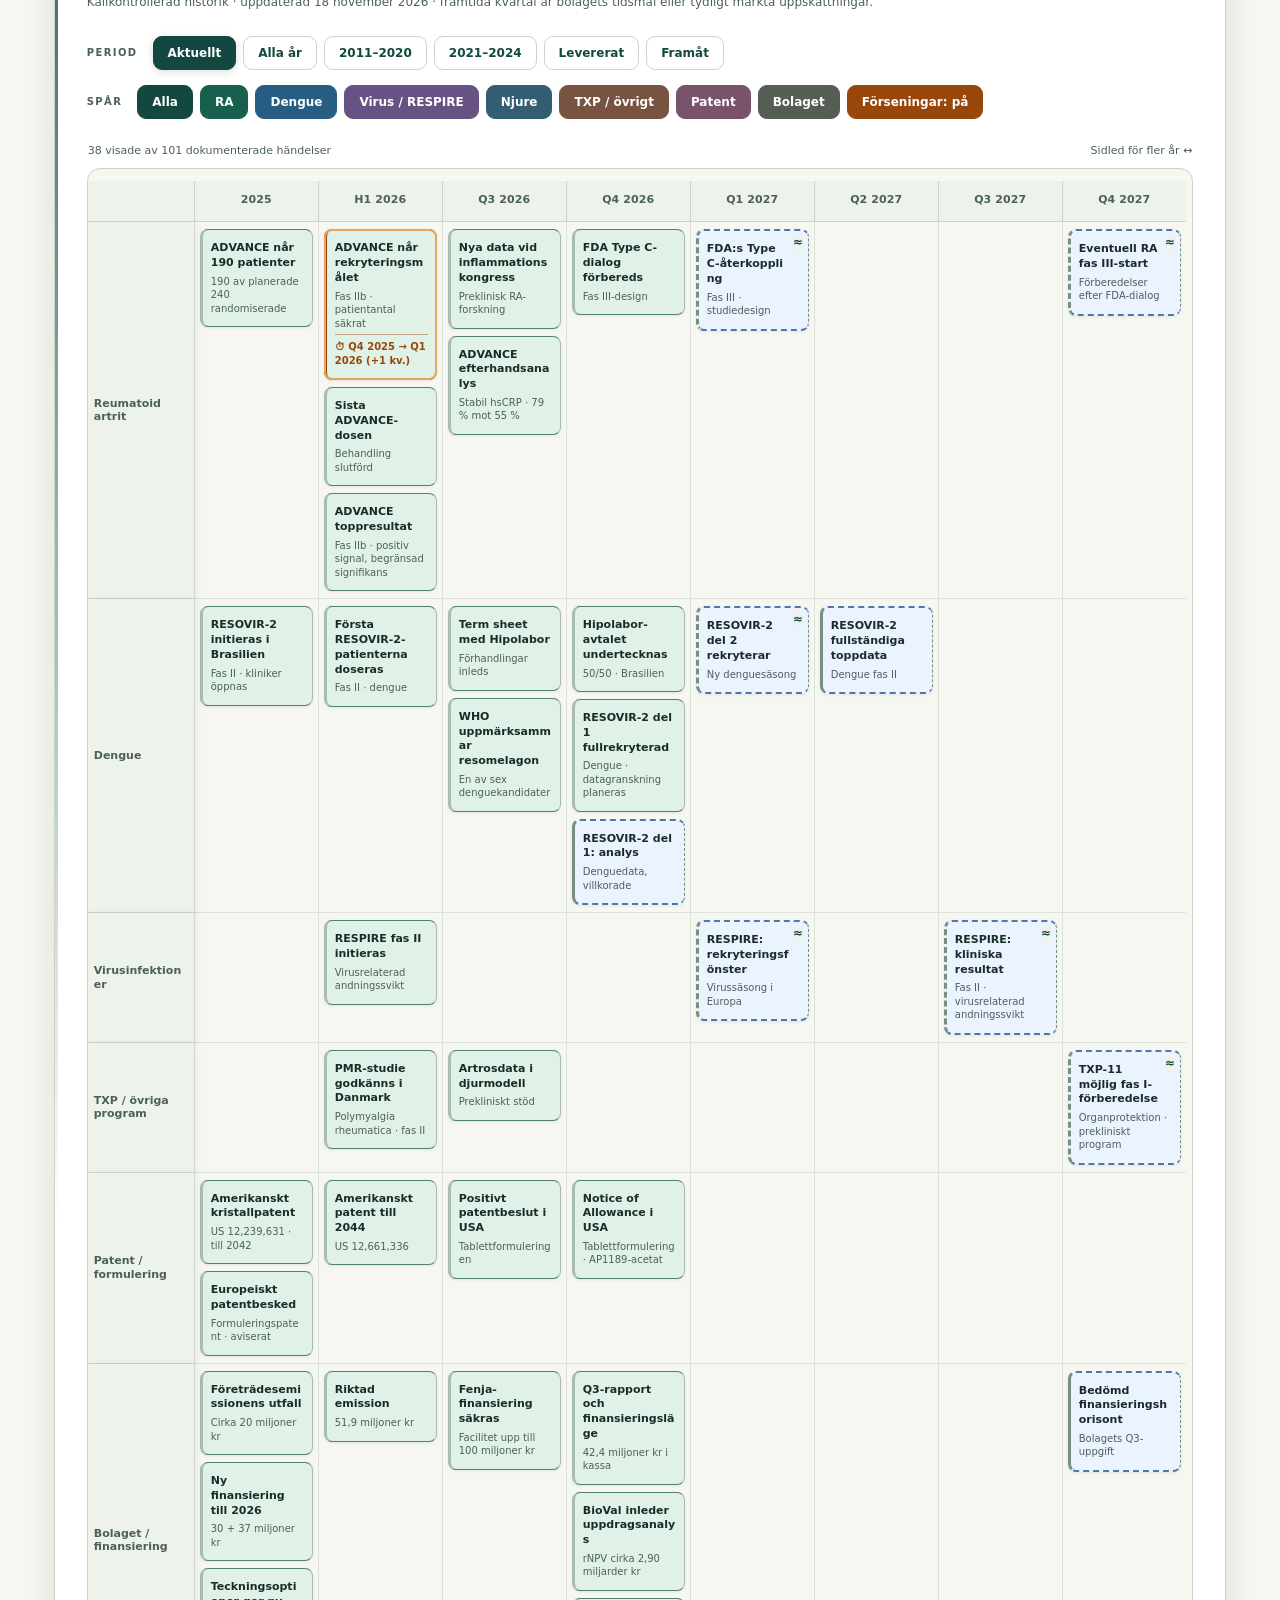
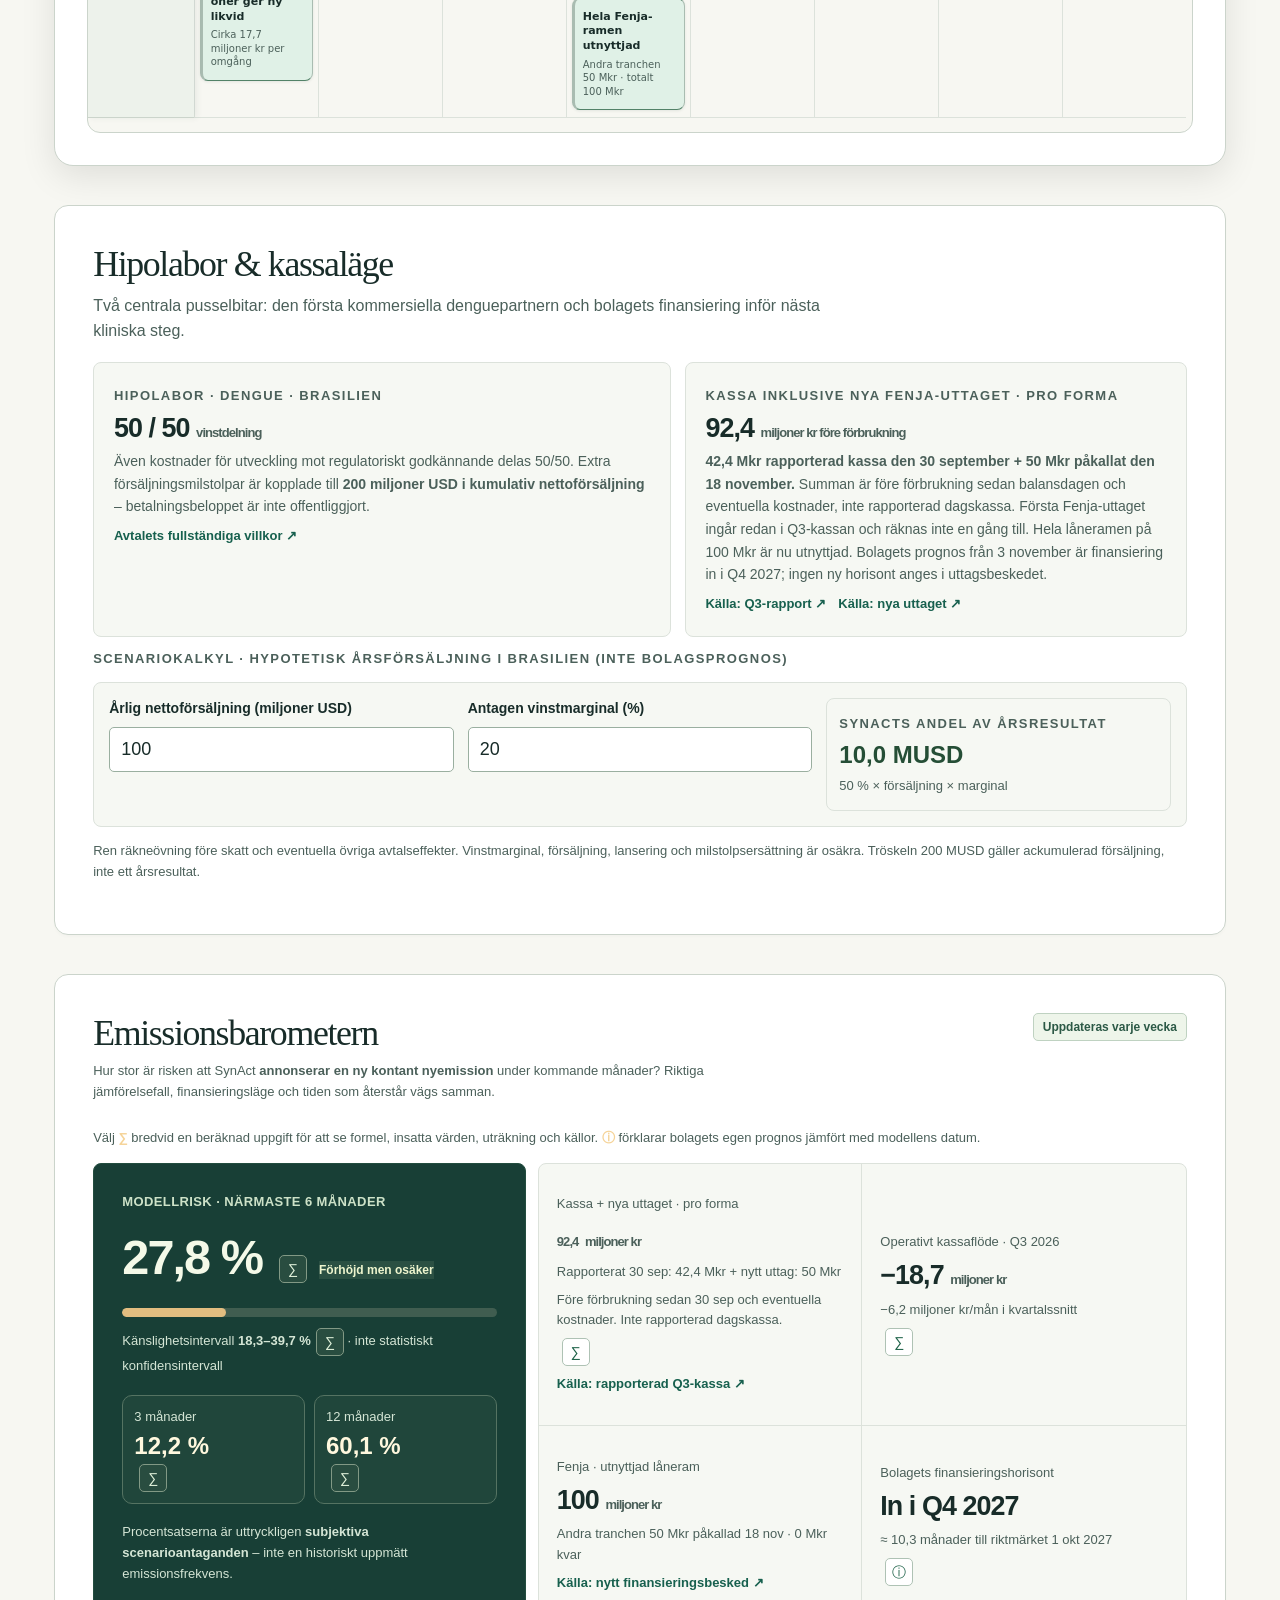
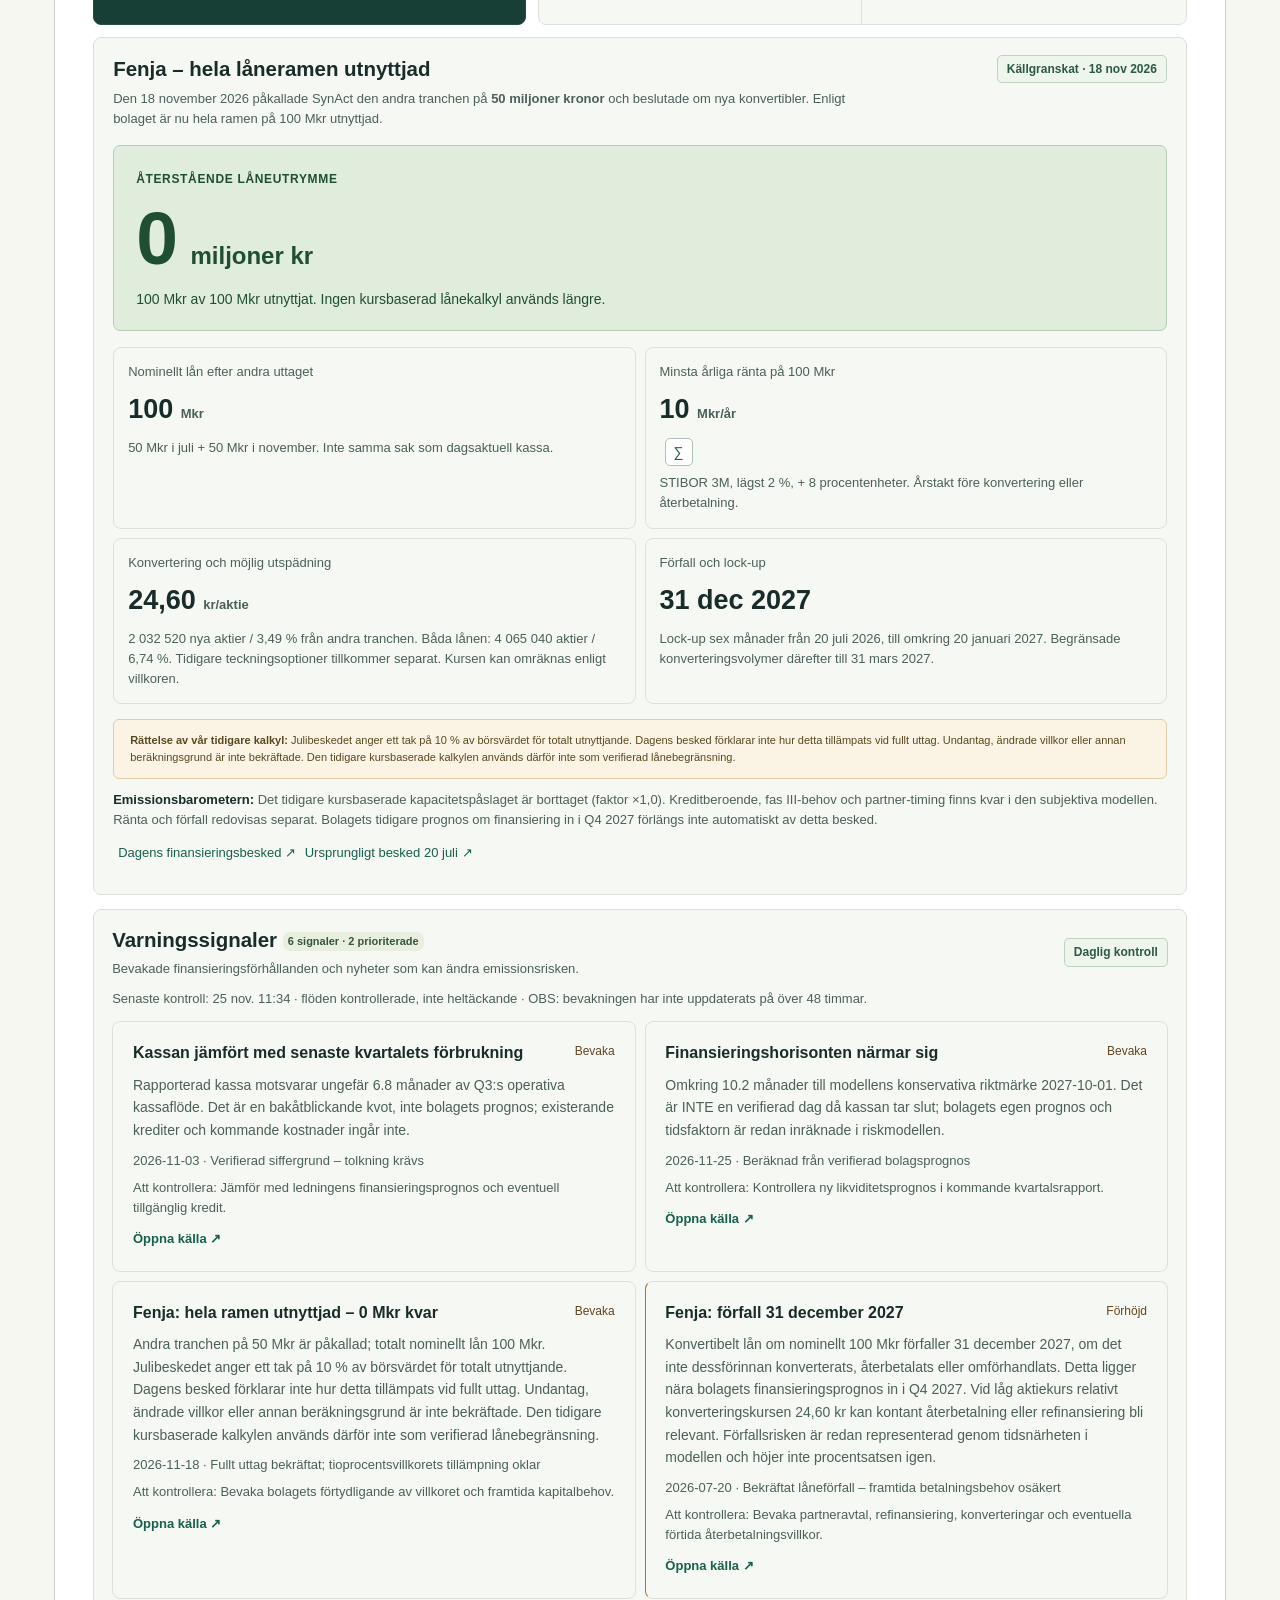
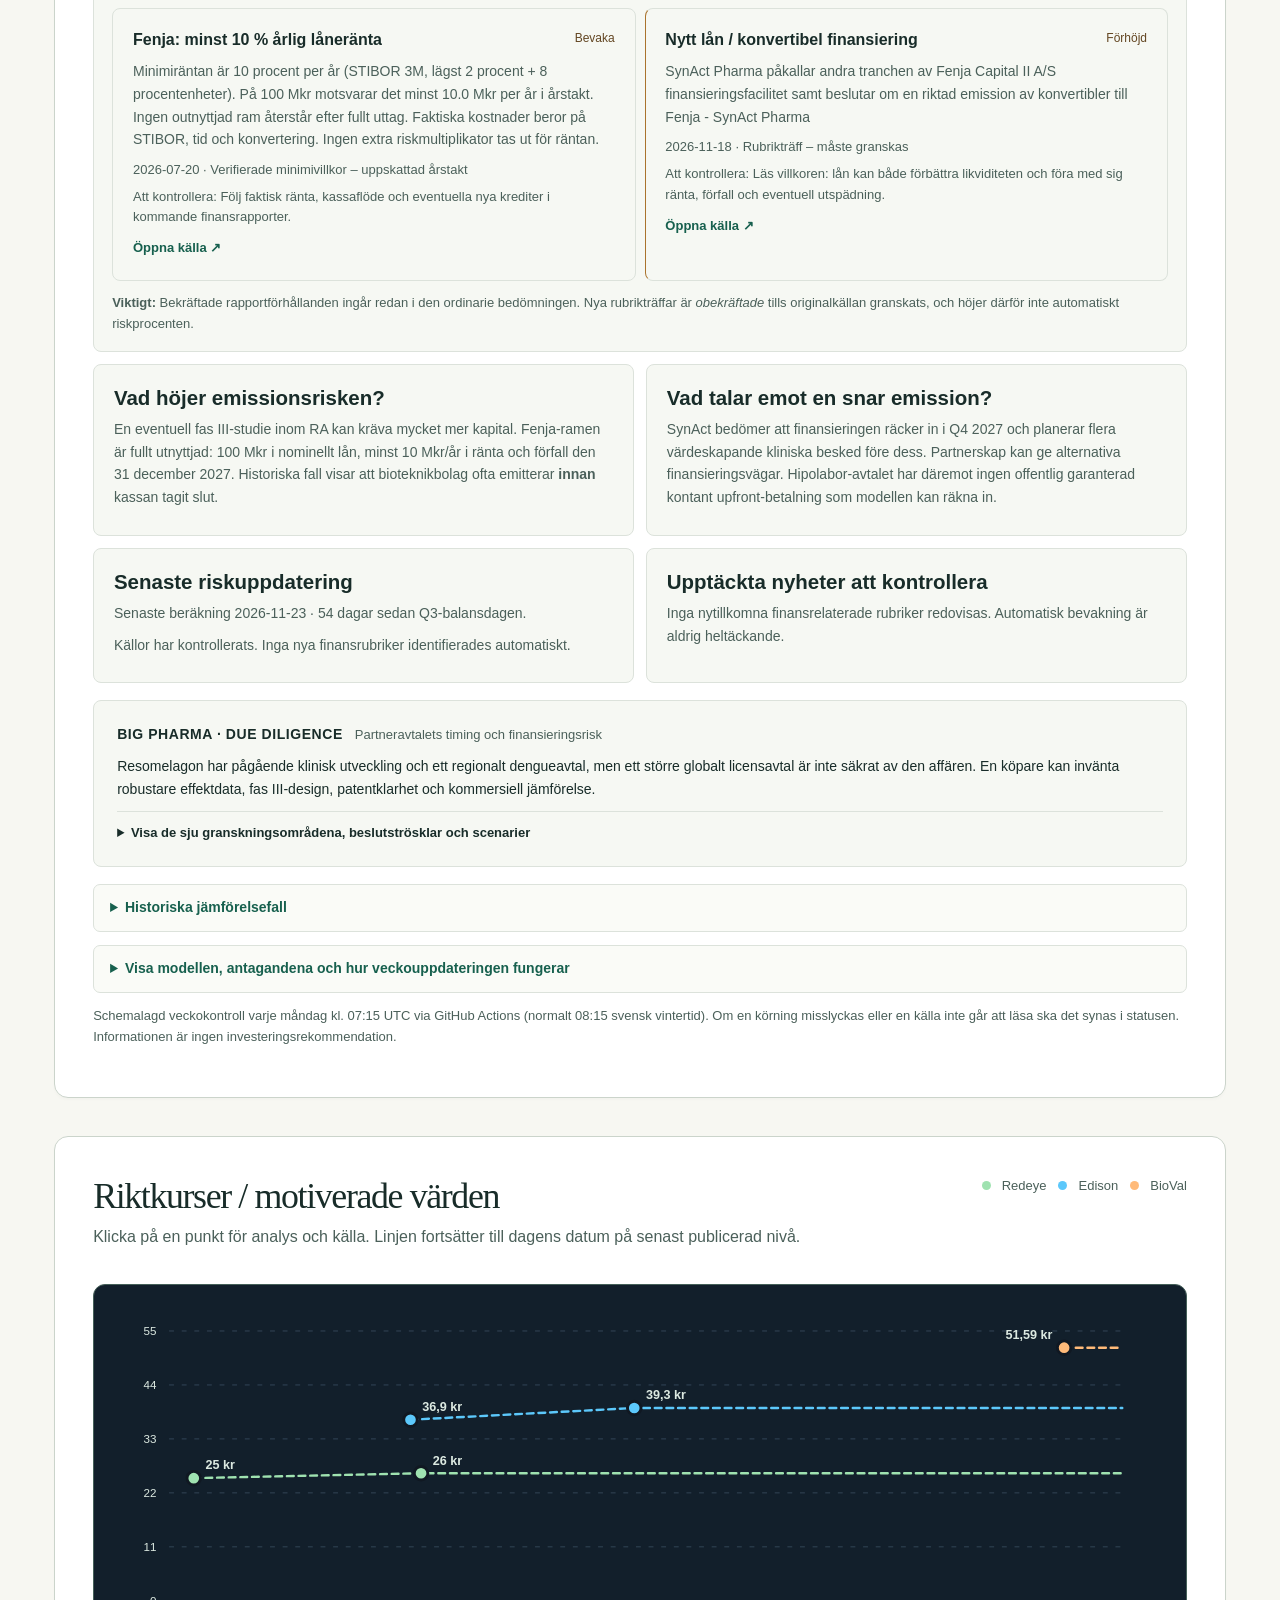
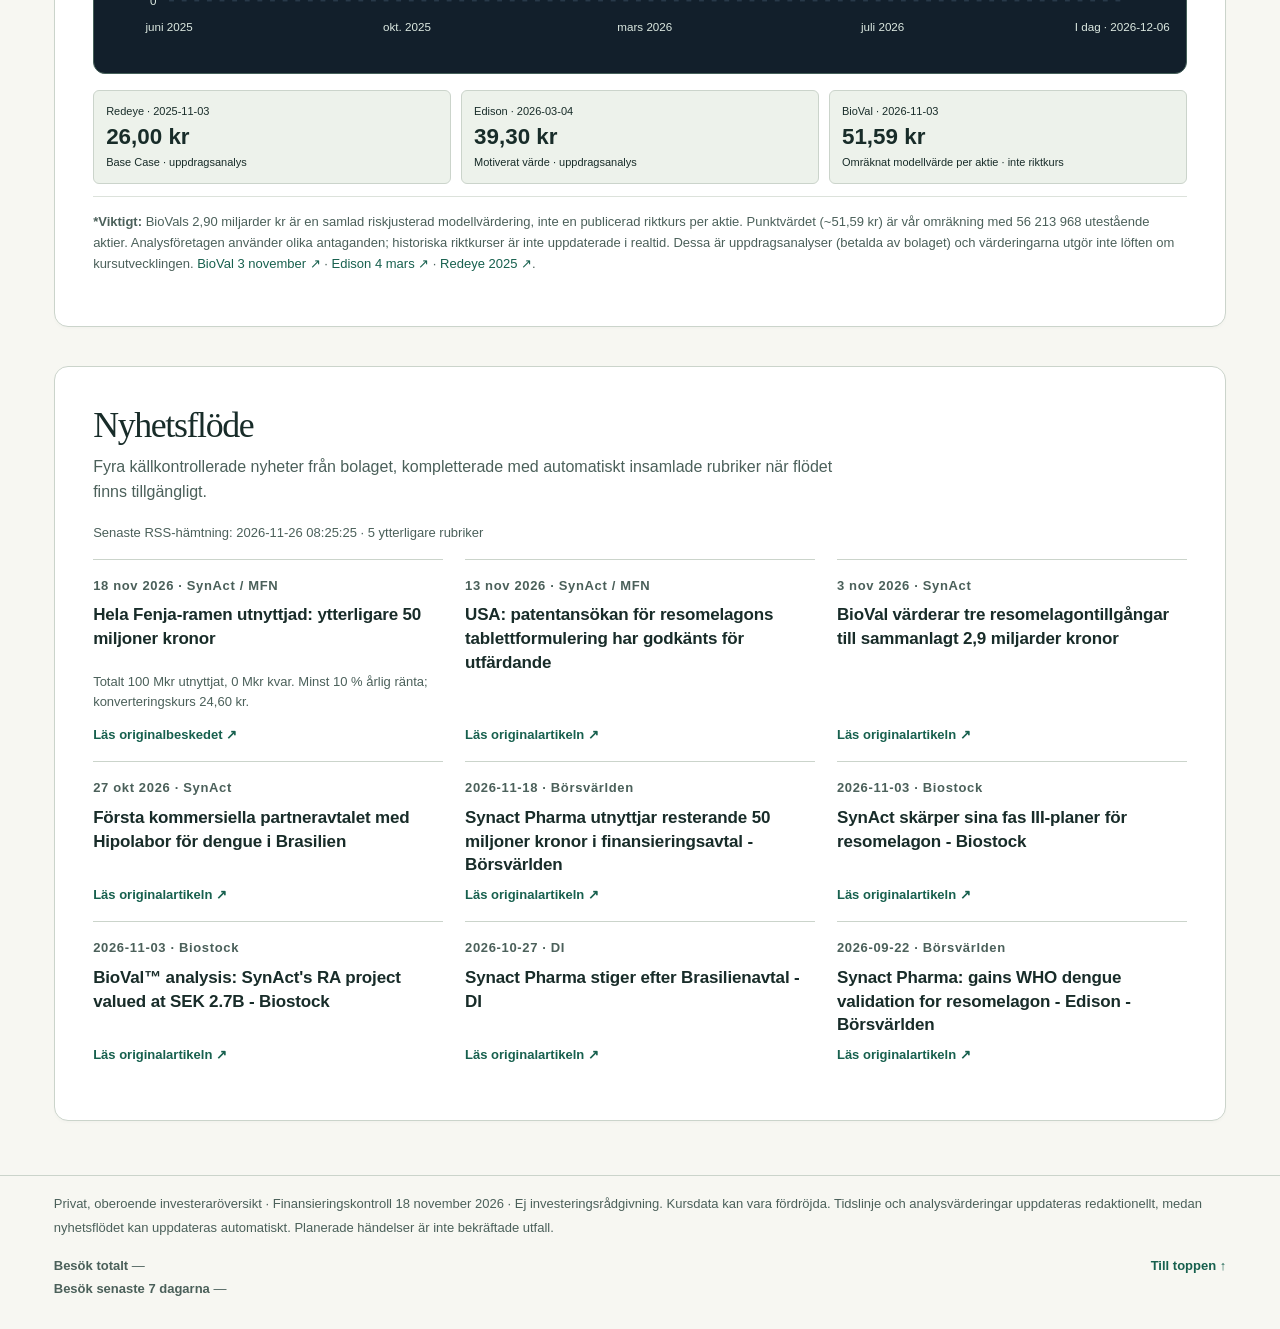
==== commit 5fa9c49f: "Visa totalt antal besök och besök under rullande sju dagar" ====
--- a/index.html
+++ b/index.html
@@ -224,7 +224,7 @@
 <article class="news-card"><small>27 okt 2026 · SynAct</small><h3>Första kommersiella partneravtalet med Hipolabor för dengue i Brasilien</h3><a href="https://www.synactpharma.com/en/?p=27624" target="_blank" rel="noopener">Läs originalartikeln ↗</a></article>
 </div></section>
 </main>
-<footer class="desk-footer"><p>Privat, oberoende investeraröversikt · Finansieringskontroll 18 november 2026 · Ej investeringsrådgivning. Kursdata kan vara fördröjda. Tidslinje och analysvärderingar uppdateras redaktionellt, medan nyhetsflödet kan uppdateras automatiskt. Planerade händelser är inte bekräftade utfall.</p><a class="back-top" href="#sidtopp">Till toppen ↑</a></footer>
+<footer class="desk-footer"><p>Privat, oberoende investeraröversikt · Finansieringskontroll 18 november 2026 · Ej investeringsrådgivning. Kursdata kan vara fördröjda. Tidslinje och analysvärderingar uppdateras redaktionellt, medan nyhetsflödet kan uppdateras automatiskt. Planerade händelser är inte bekräftade utfall.</p><p data-visits="synact" id="besok"><strong>Besök totalt</strong> <span id="visits-total">—</span><br><strong>Besök senaste 7 dagarna</strong> <span id="visits-week">—</span></p><a class="back-top" href="#sidtopp">Till toppen ↑</a></footer>
 <div class="weekly-event-overlay" id="weekly-event-overlay" role="presentation" hidden>
  <div class="weekly-event-dialog" role="dialog" aria-modal="true" aria-labelledby="weekly-event-title" aria-describedby="weekly-event-lead" tabindex="-1">
   <button class="weekly-event-close" id="weekly-event-close" type="button" aria-label="Stäng veckans nyhet">×</button>
@@ -794,4 +794,5 @@
  }catch(err){summary.textContent="DD-underlag kunde inte läsas – använd inte framtida partnerbetalningar som säker finansiering.";host.textContent="Kontrollera data/financing_model.json: "+err.message}
 })();
 
-</script></body></html>
+</script><script src="./assets/visits.js" defer></script>
+</body></html>
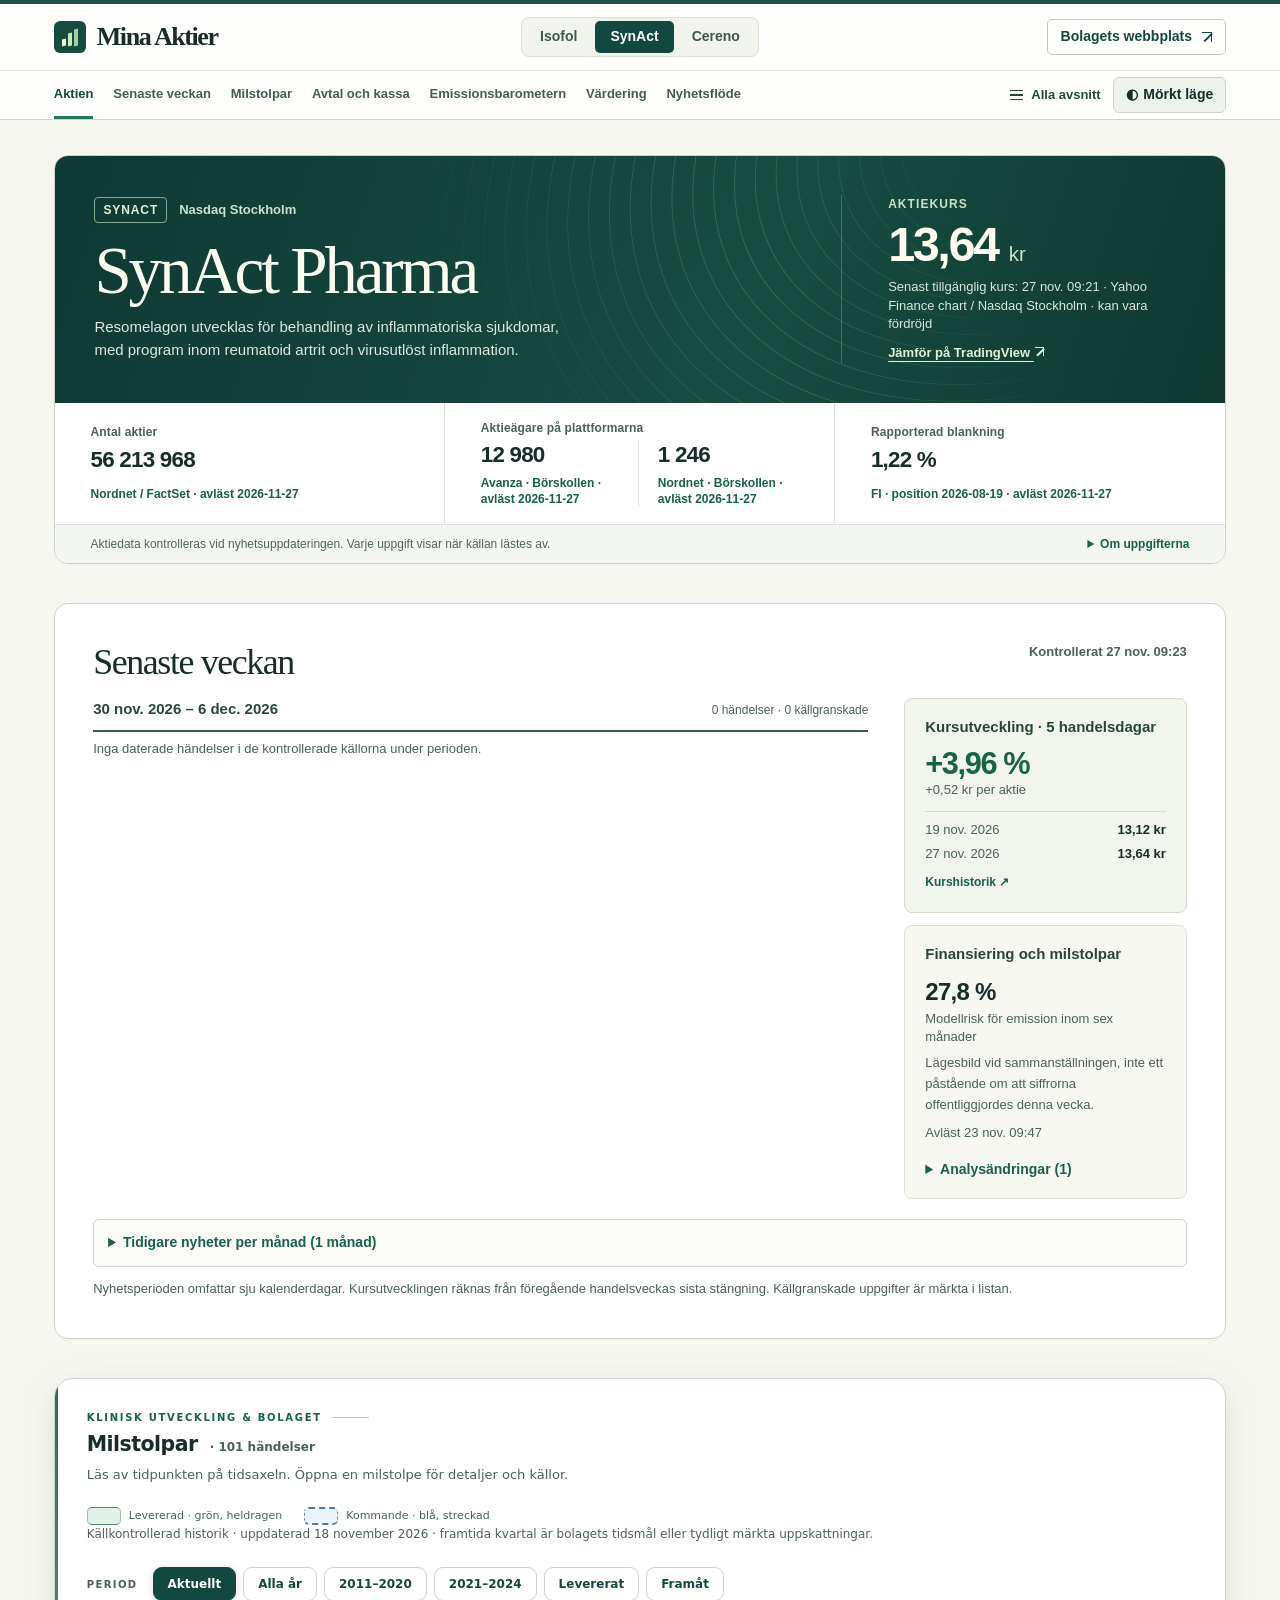
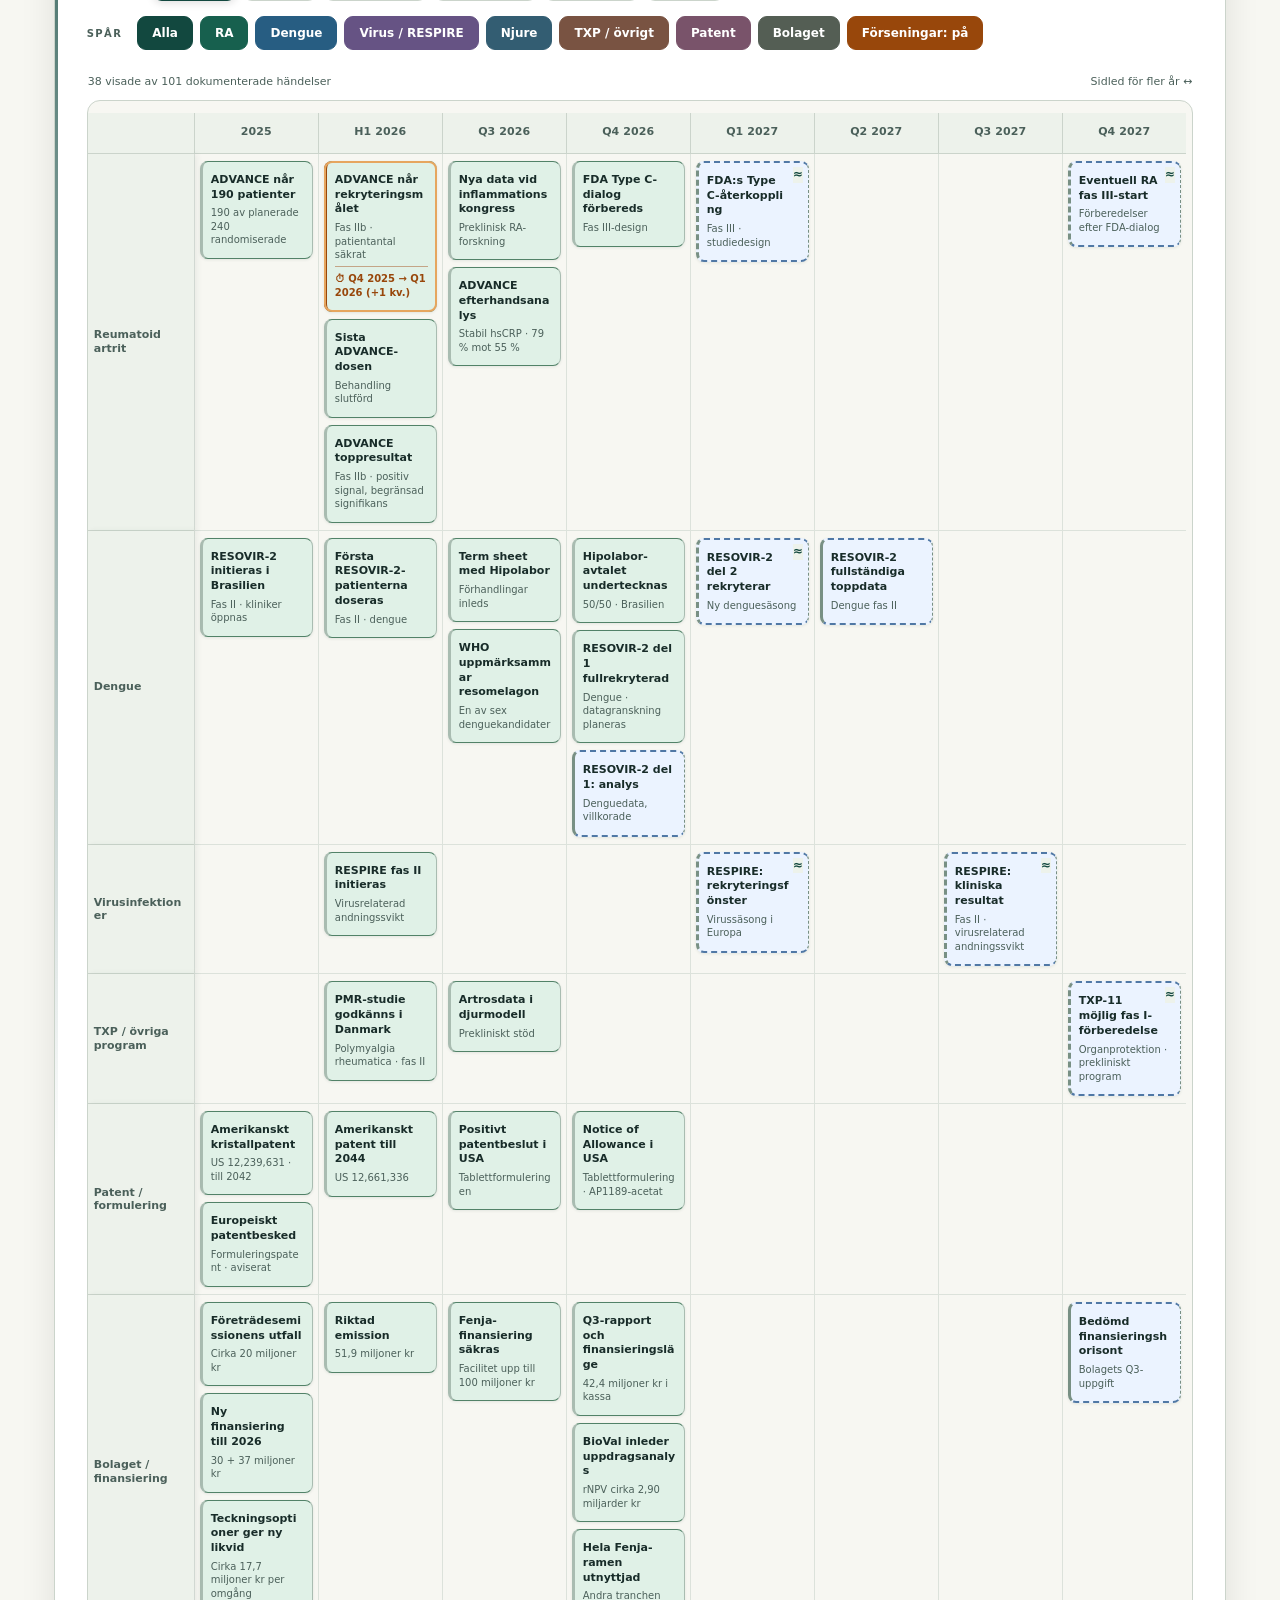
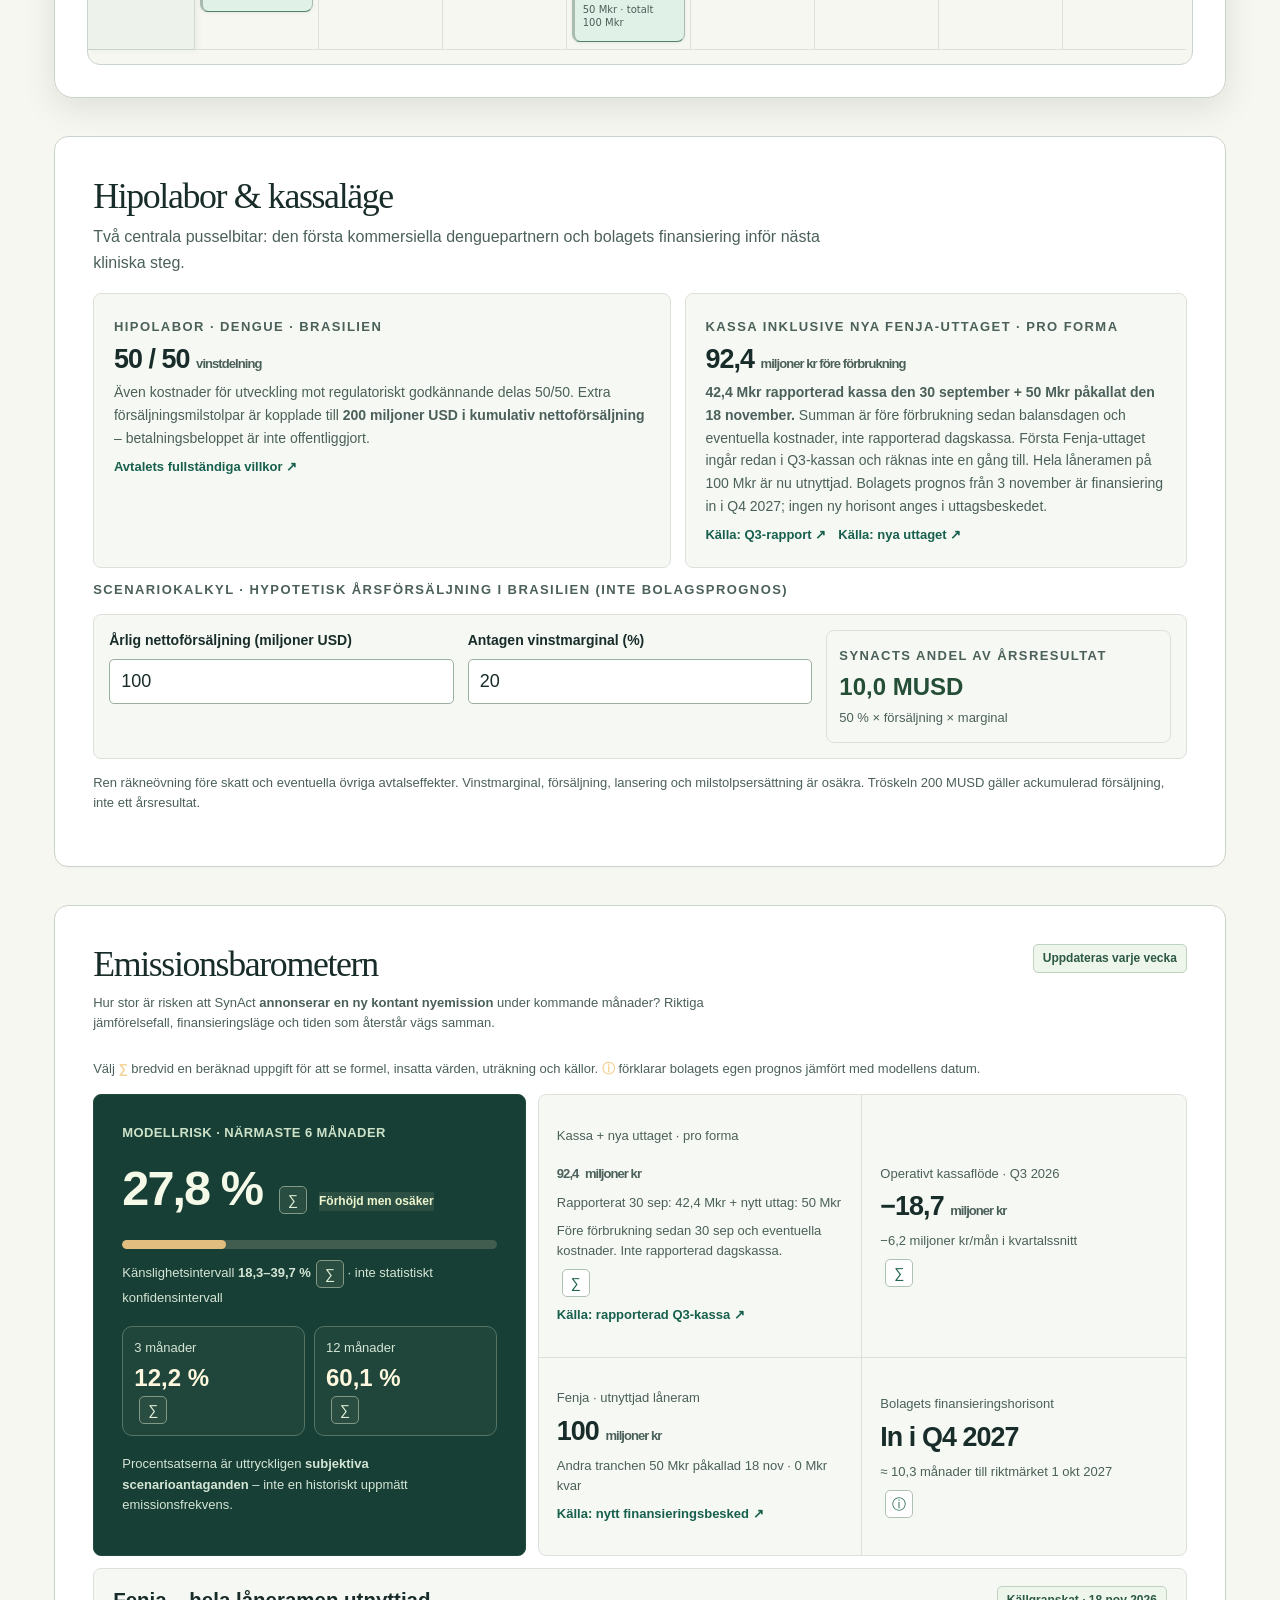
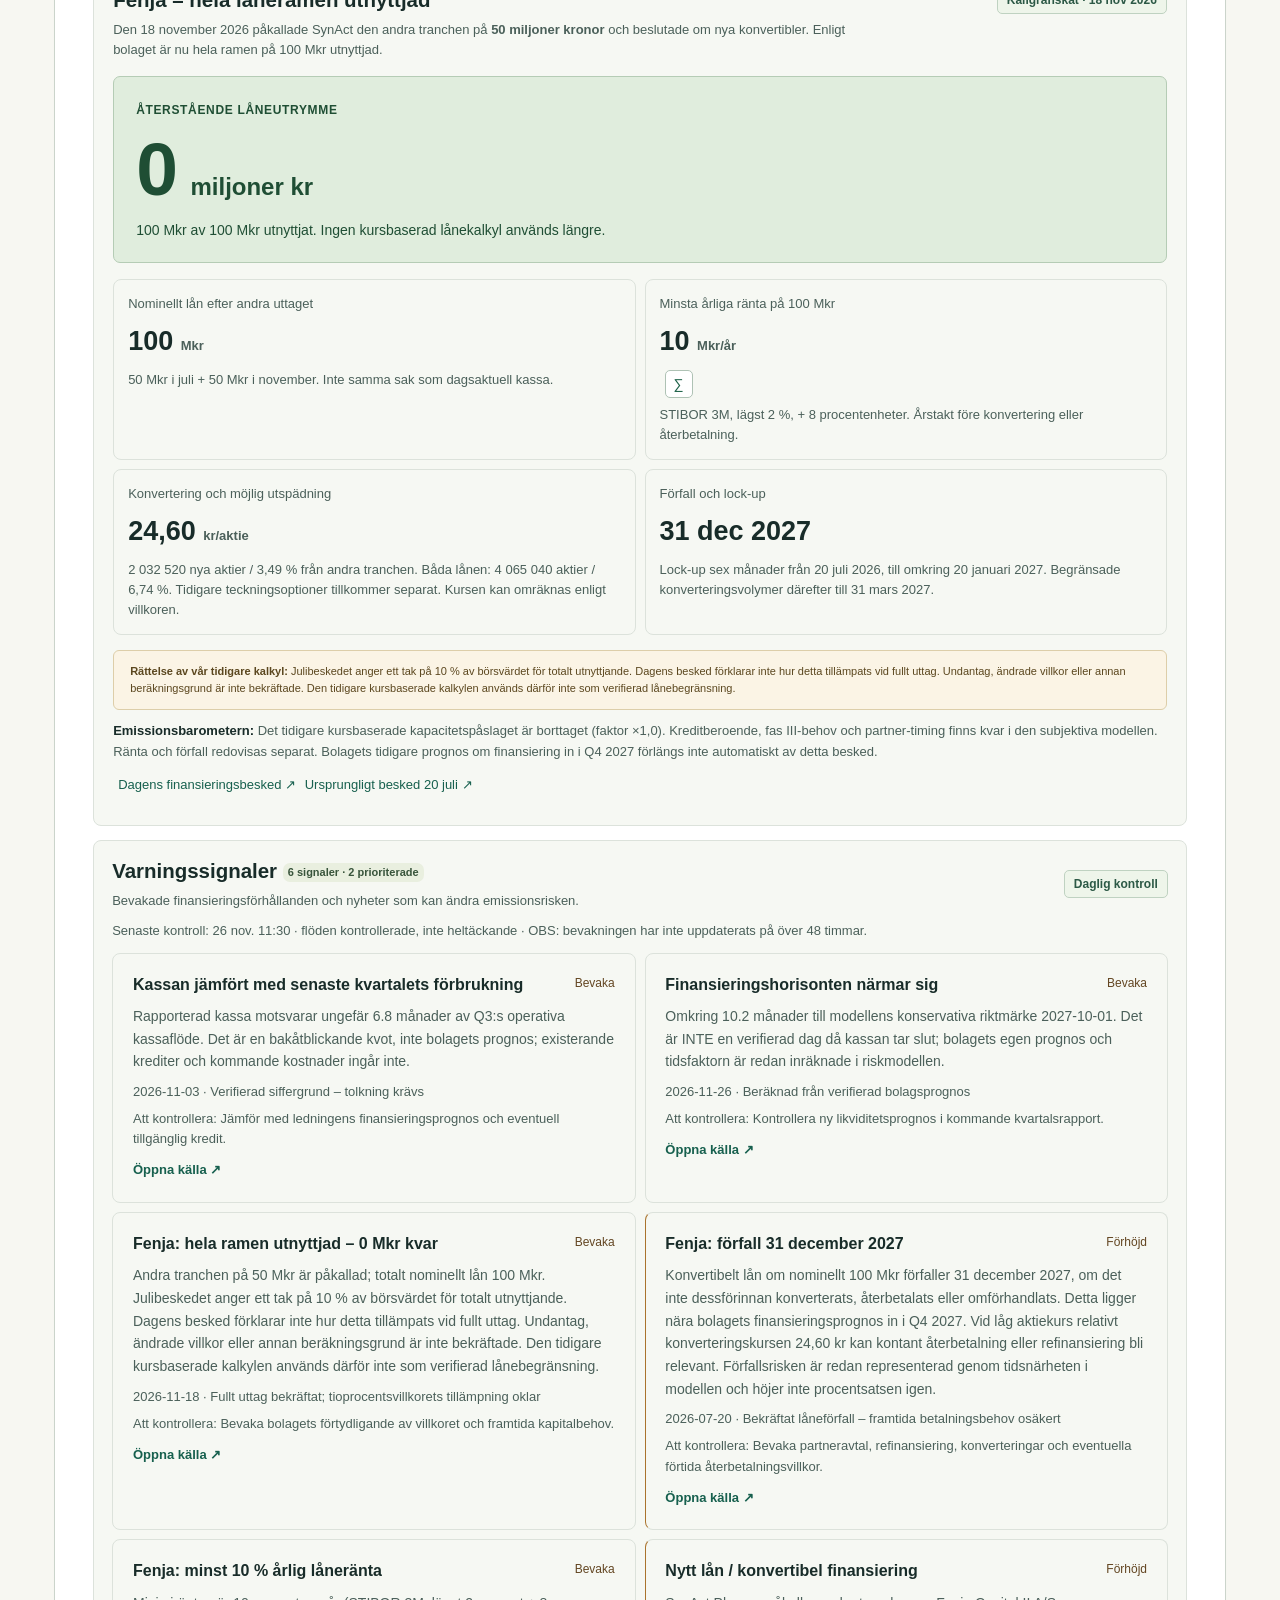
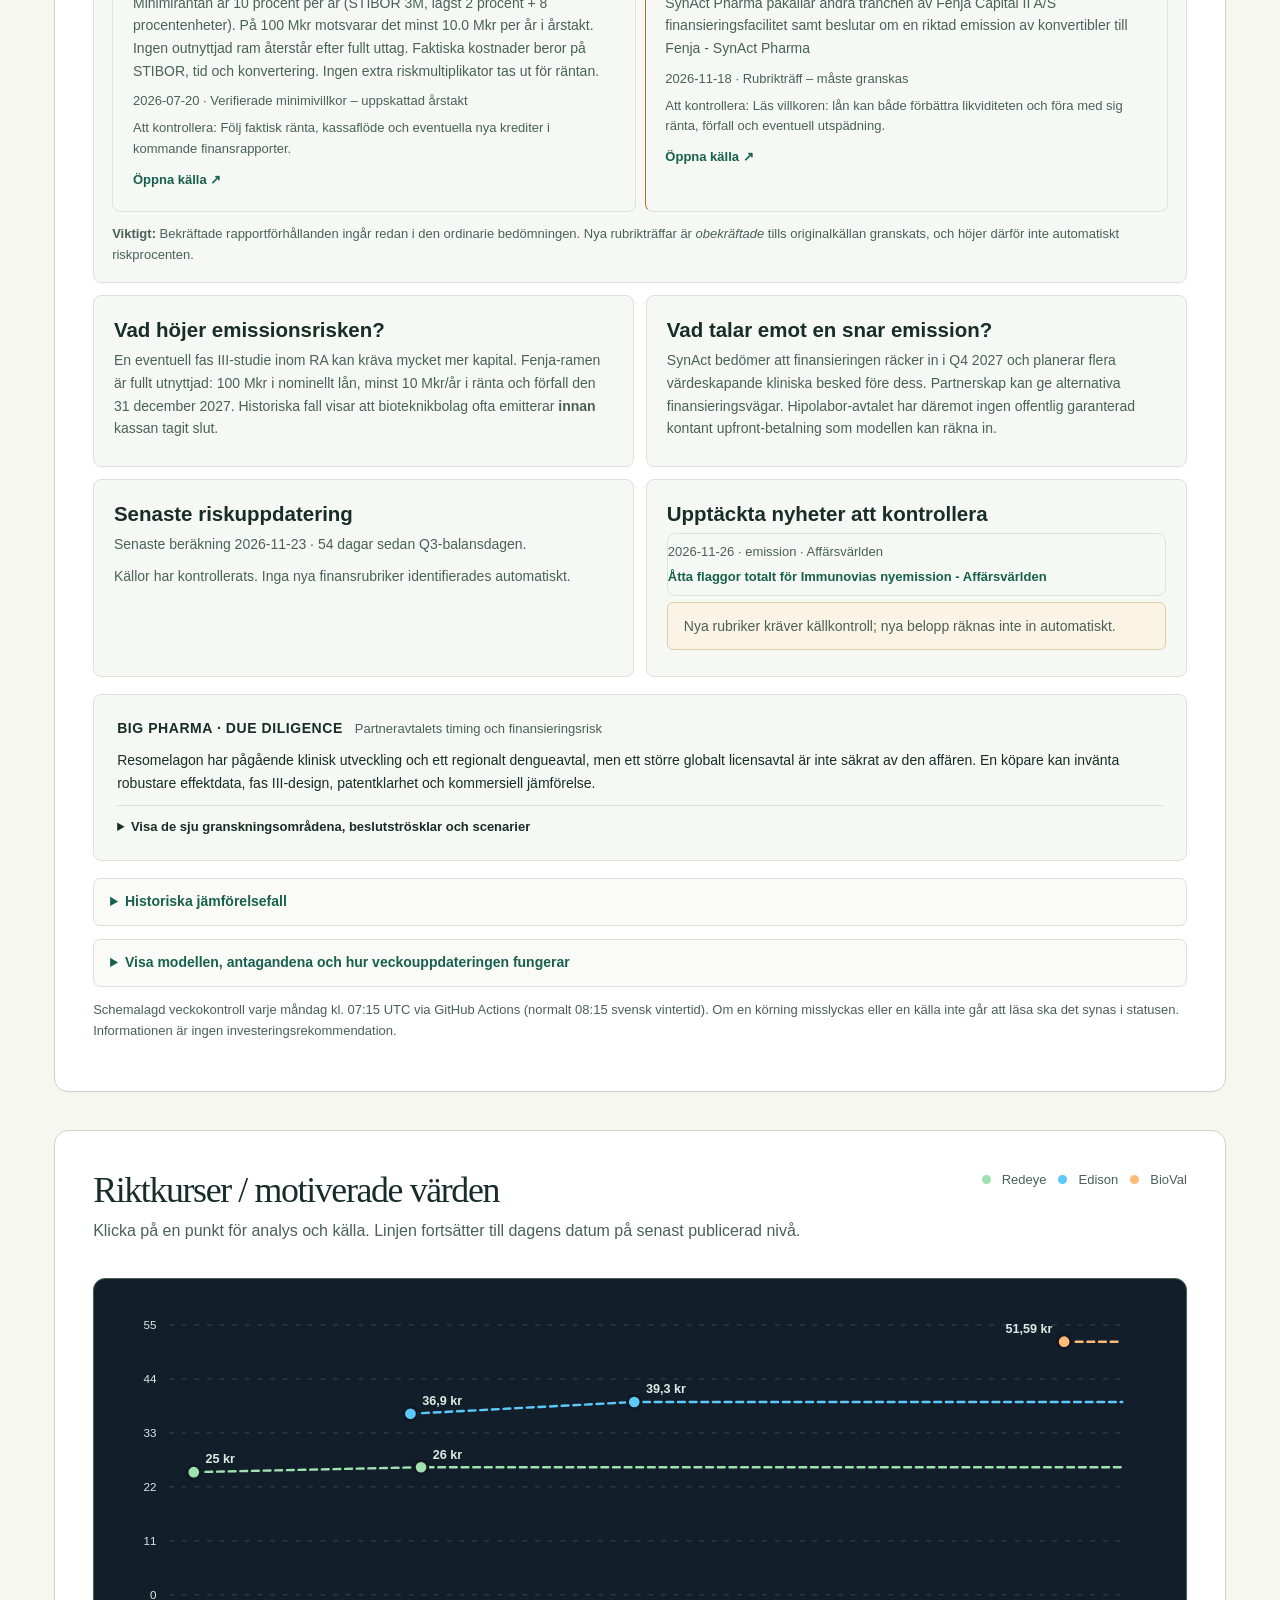
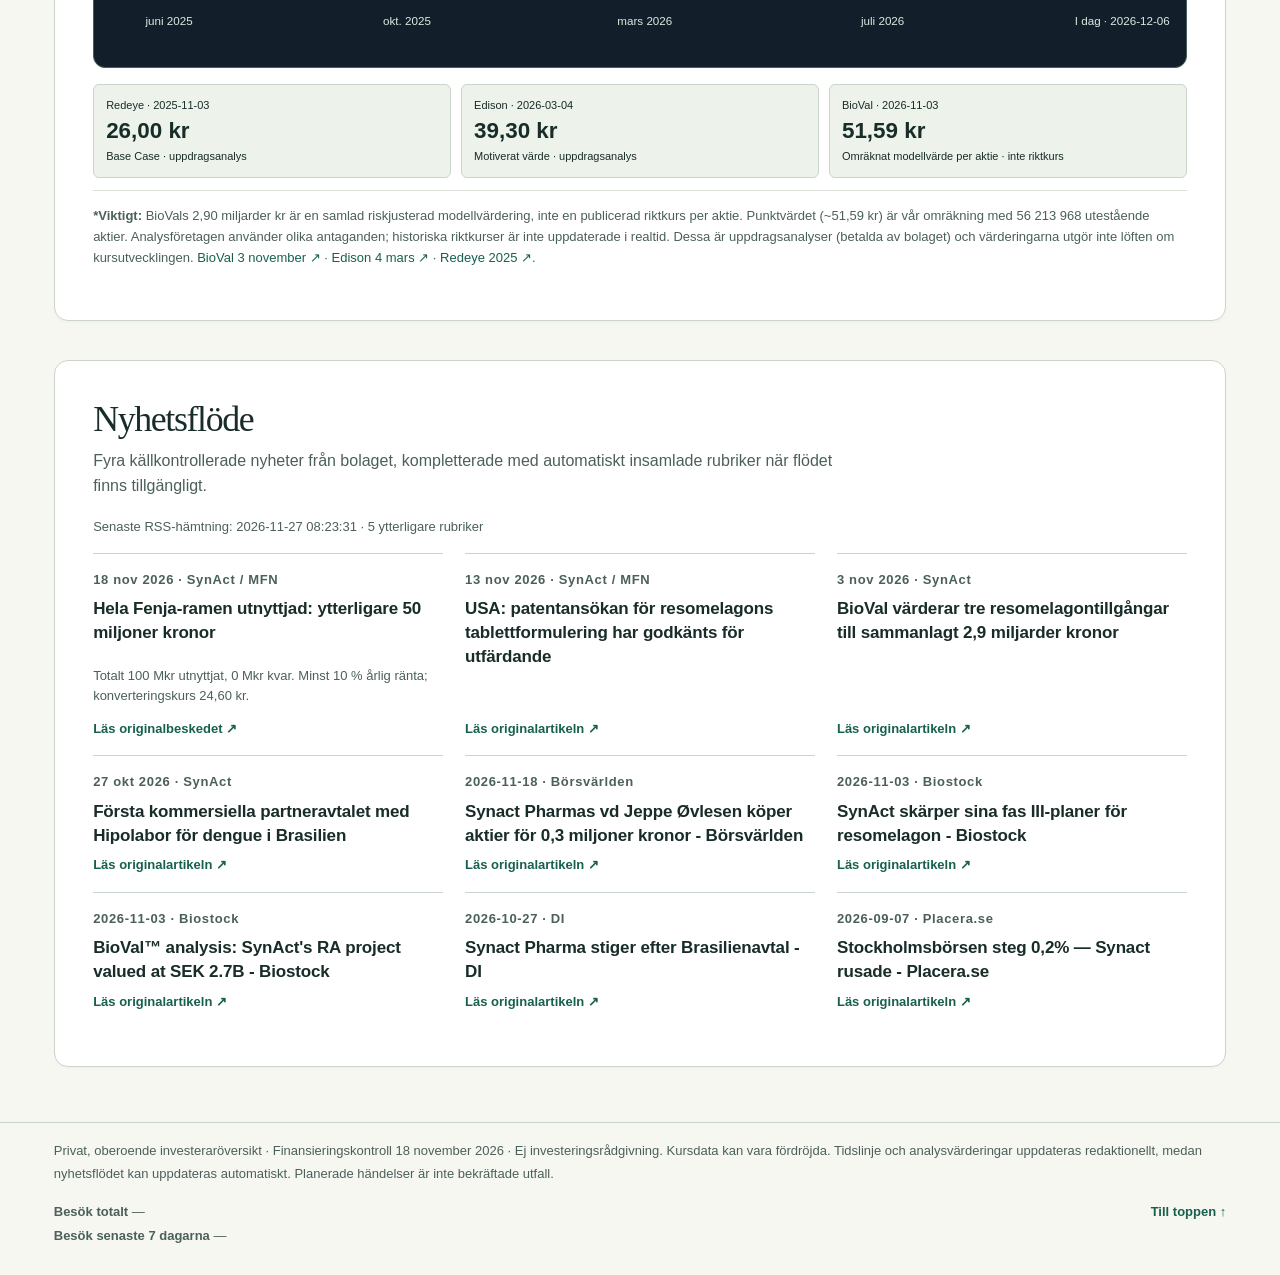
==== commit ee31ecce: "Update SynAct news" ====
--- a/index.html
+++ b/index.html
@@ -63,11 +63,11 @@
 </div>
 <!-- /portfolio:profile -->
 <div class="market-board" id="aktiedata" data-nav-child="Aktiedata">
-<div class="market-metric"><span class="metric-label">Antal aktier</span><!-- market:shares --><strong>56 213 968</strong><a href="https://www.nordnet.se/aktier/kurser/syn-act-pharma-synact-xsto" target="_blank" rel="noopener">Nordnet / FactSet · avläst 2026-11-26</a><!-- /market:shares --></div>
+<div class="market-metric"><span class="metric-label">Antal aktier</span><!-- market:shares --><strong>56 213 968</strong><a href="https://www.nordnet.se/aktier/kurser/syn-act-pharma-synact-xsto" target="_blank" rel="noopener">Nordnet / FactSet · avläst 2026-11-27</a><!-- /market:shares --></div>
 <div class="market-metric market-owners"><span class="metric-label">Aktieägare på plattformarna</span><div class="owner-pair">
-<div><!-- market:Avanza --><strong>12 980</strong><a href="https://www.borskollen.se/aktie/synact-pharma" target="_blank" rel="noopener">Avanza · Börskollen · avläst 2026-11-26</a><!-- /market:Avanza --></div>
-<div><!-- market:Nordnet --><strong>1 246</strong><a href="https://www.borskollen.se/aktie/synact-pharma" target="_blank" rel="noopener">Nordnet · Börskollen · avläst 2026-11-26</a><!-- /market:Nordnet --></div></div></div>
-<div class="market-metric"><span class="metric-label">Rapporterad blankning</span><!-- market:short --><strong>1,22 %</strong><a href="https://www.fi.se/sv/vara-register/fis-marknadsregister/blankning/register/" target="_blank" rel="noopener">FI · position 2026-08-19 · avläst 2026-11-26</a><!-- /market:short --></div>
+<div><!-- market:Avanza --><strong>12 980</strong><a href="https://www.borskollen.se/aktie/synact-pharma" target="_blank" rel="noopener">Avanza · Börskollen · avläst 2026-11-27</a><!-- /market:Avanza --></div>
+<div><!-- market:Nordnet --><strong>1 246</strong><a href="https://www.borskollen.se/aktie/synact-pharma" target="_blank" rel="noopener">Nordnet · Börskollen · avläst 2026-11-27</a><!-- /market:Nordnet --></div></div></div>
+<div class="market-metric"><span class="metric-label">Rapporterad blankning</span><!-- market:short --><strong>1,22 %</strong><a href="https://www.fi.se/sv/vara-register/fis-marknadsregister/blankning/register/" target="_blank" rel="noopener">FI · position 2026-08-19 · avläst 2026-11-27</a><!-- /market:short --></div>
 </div><div class="market-footline"><span>Aktiedata kontrolleras vid nyhetsuppdateringen. Varje uppgift visar när källan lästes av.</span><details id="marknadskallor" data-nav-child="Om aktieuppgifterna"><summary>Om uppgifterna</summary><p>Ägarantal avser respektive plattform. Blankningen avser rapporterade korta nettopositioner. Vid källfel visas senast tillgängliga uppgift.</p></details></div>
 </section>
 
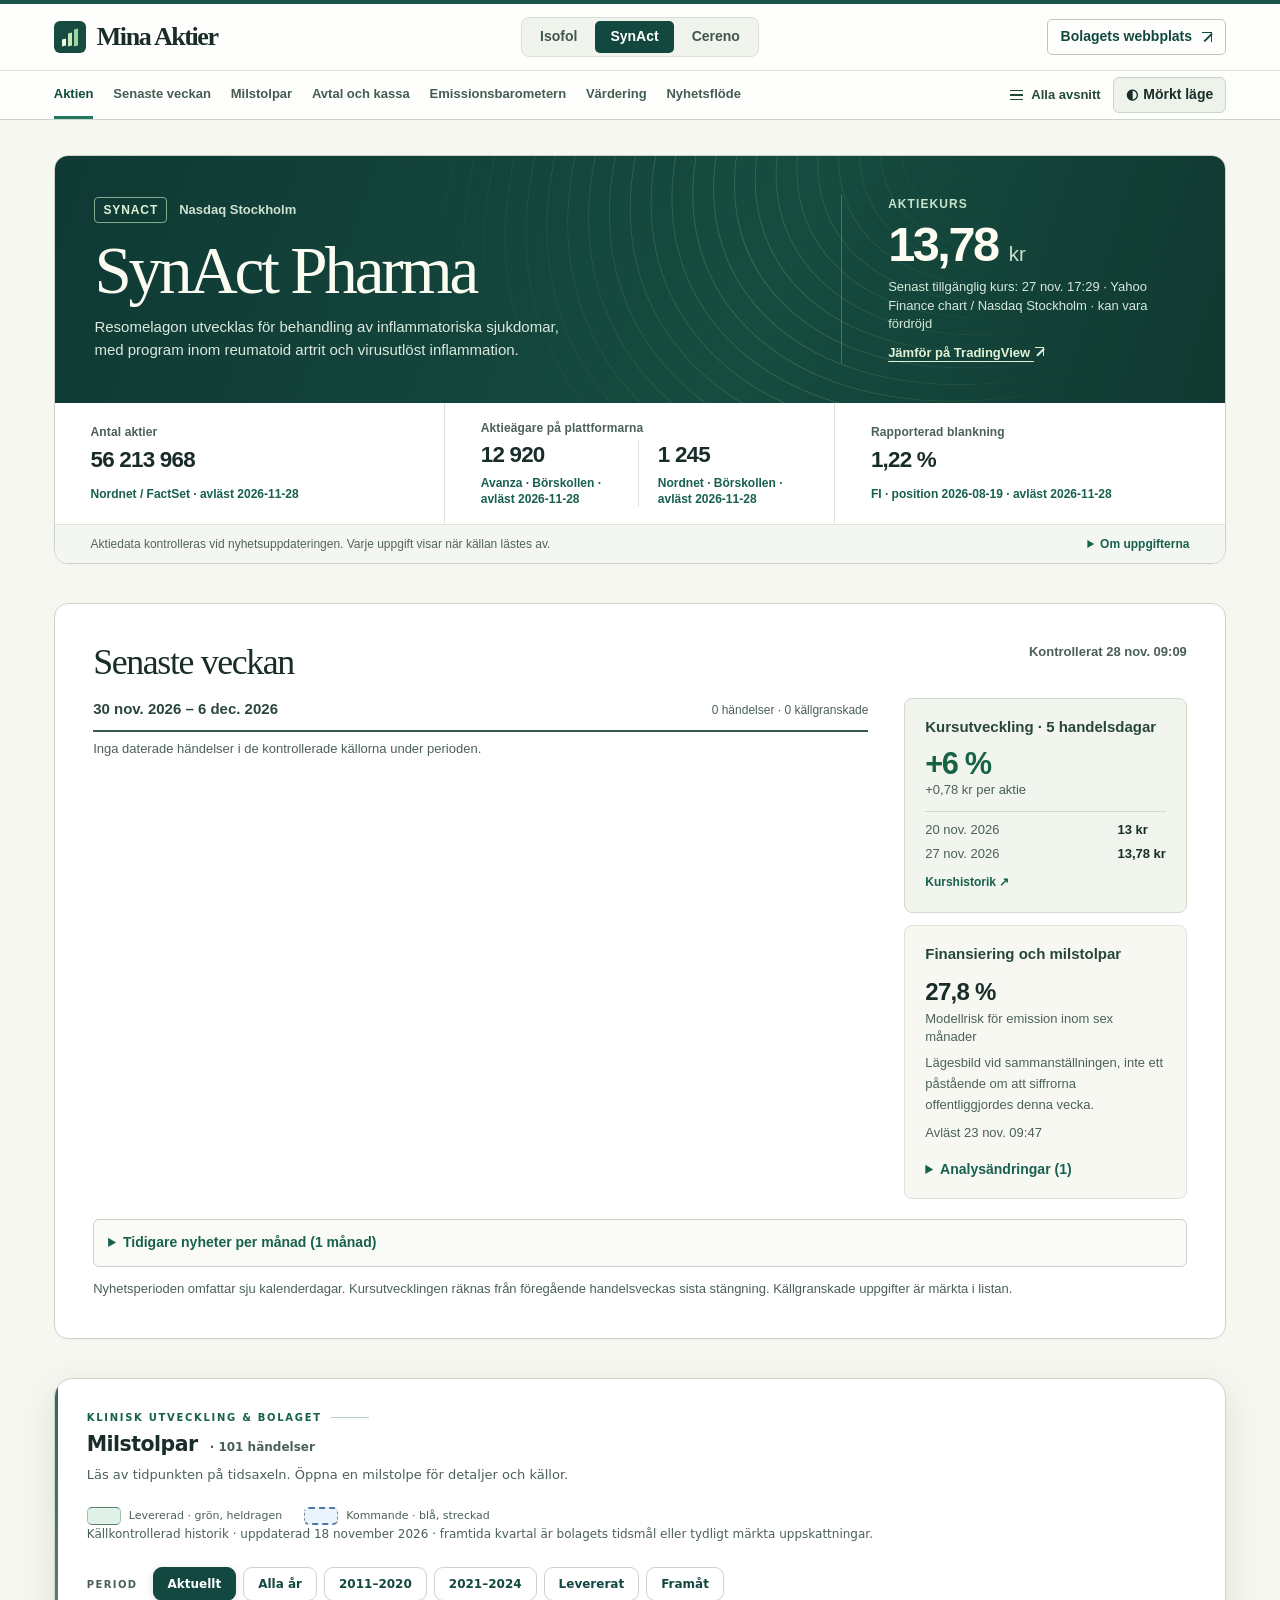
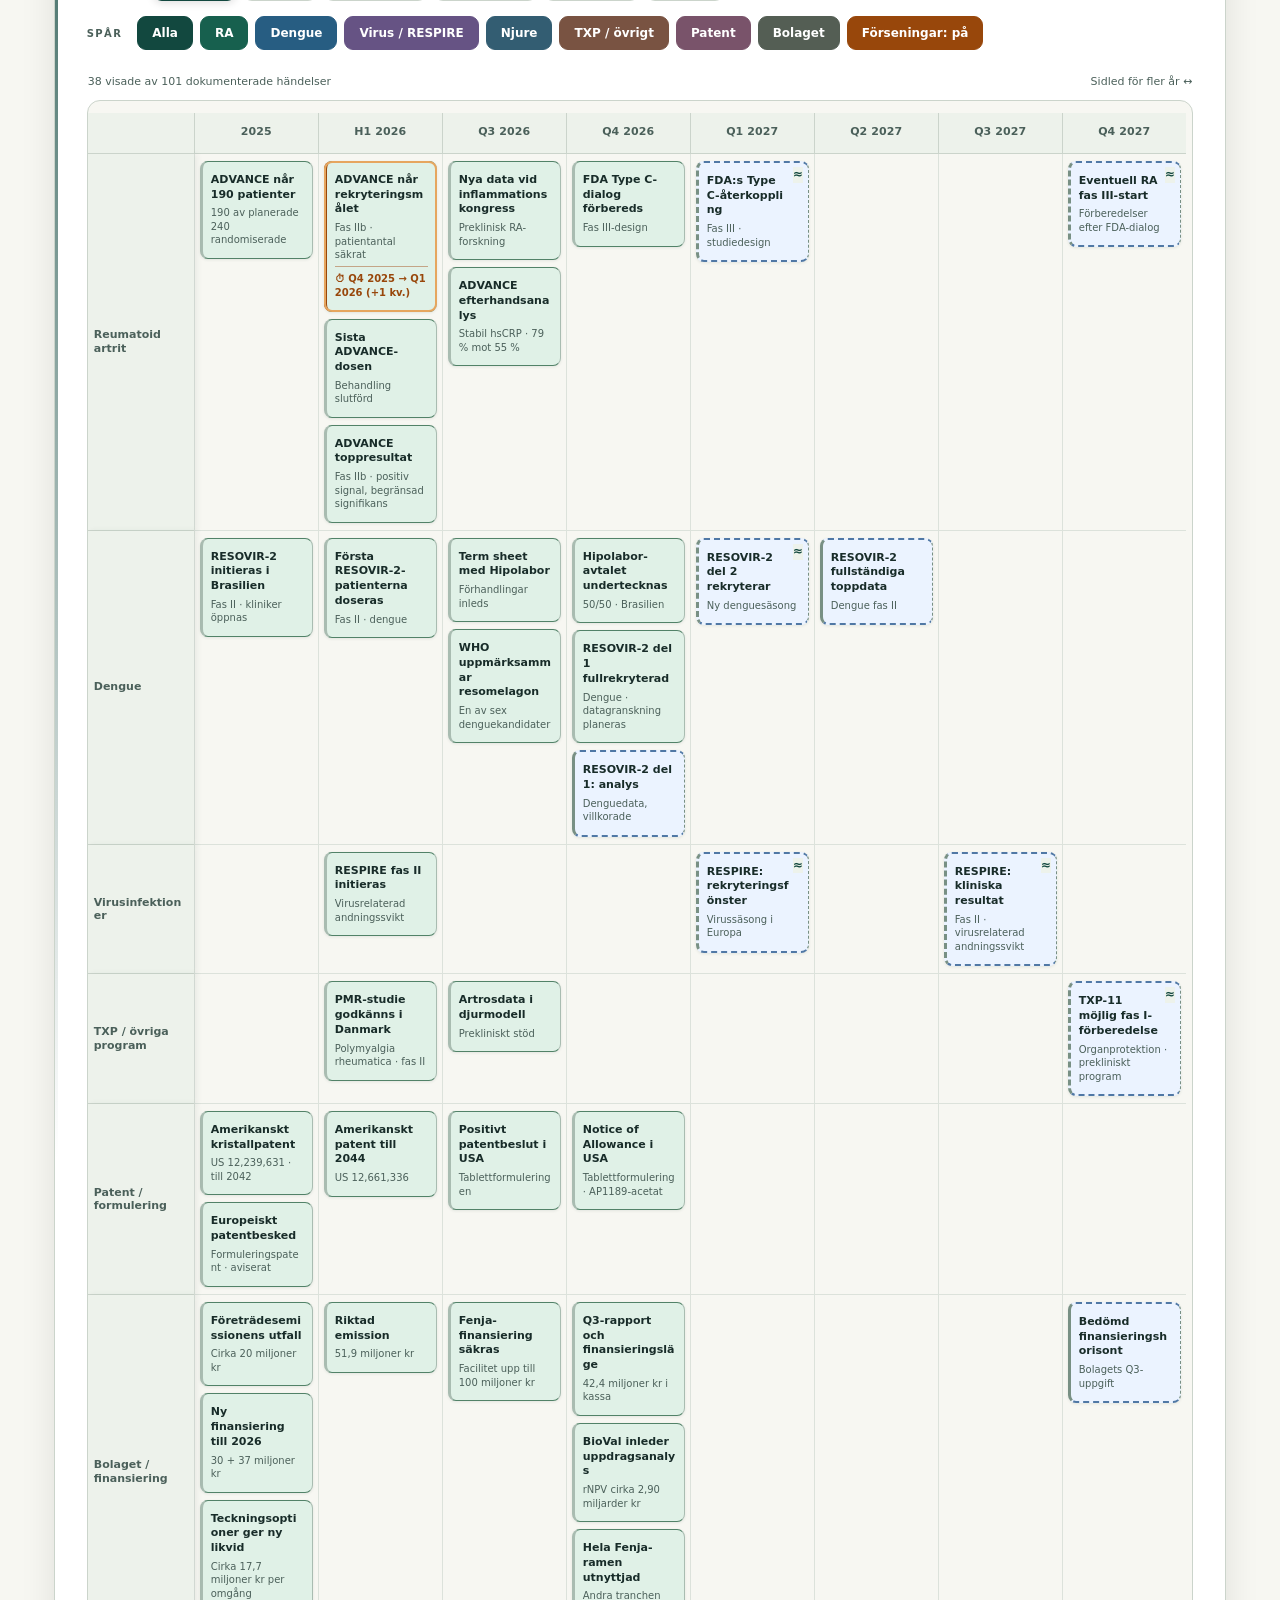
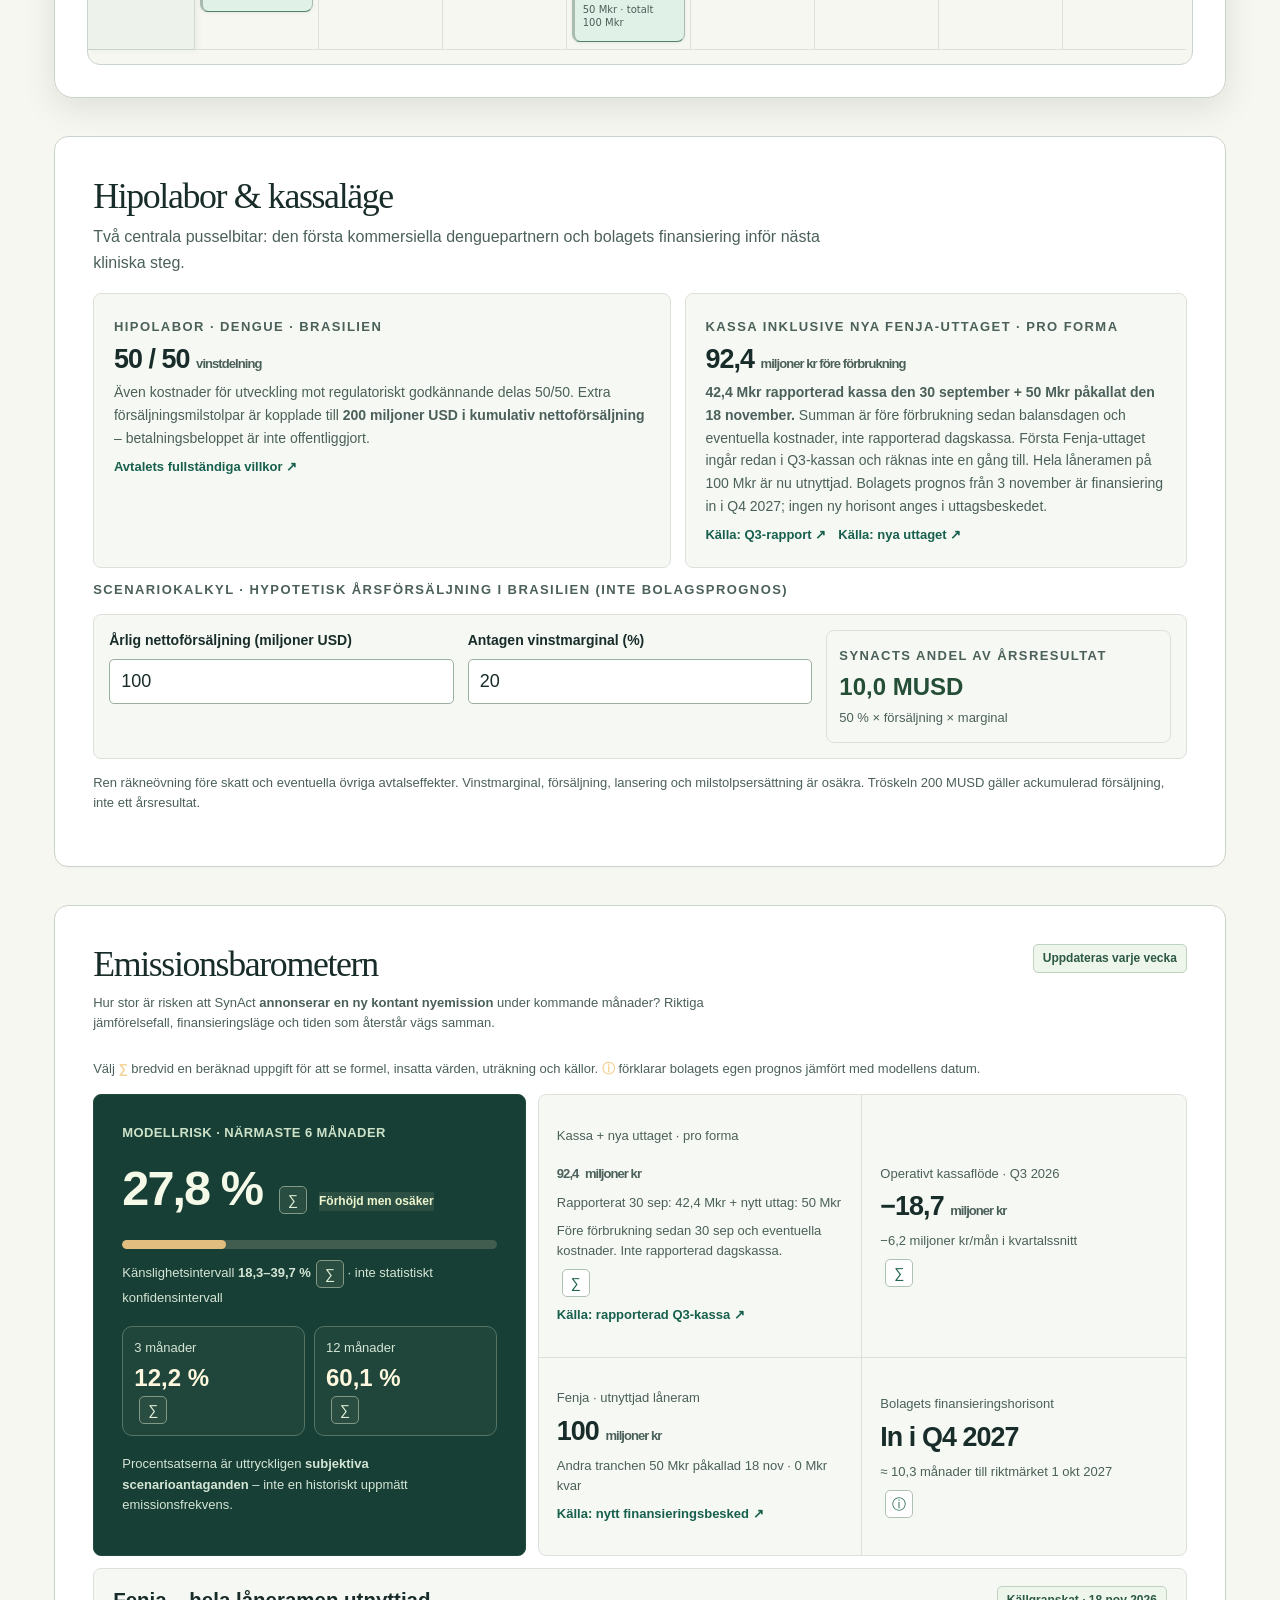
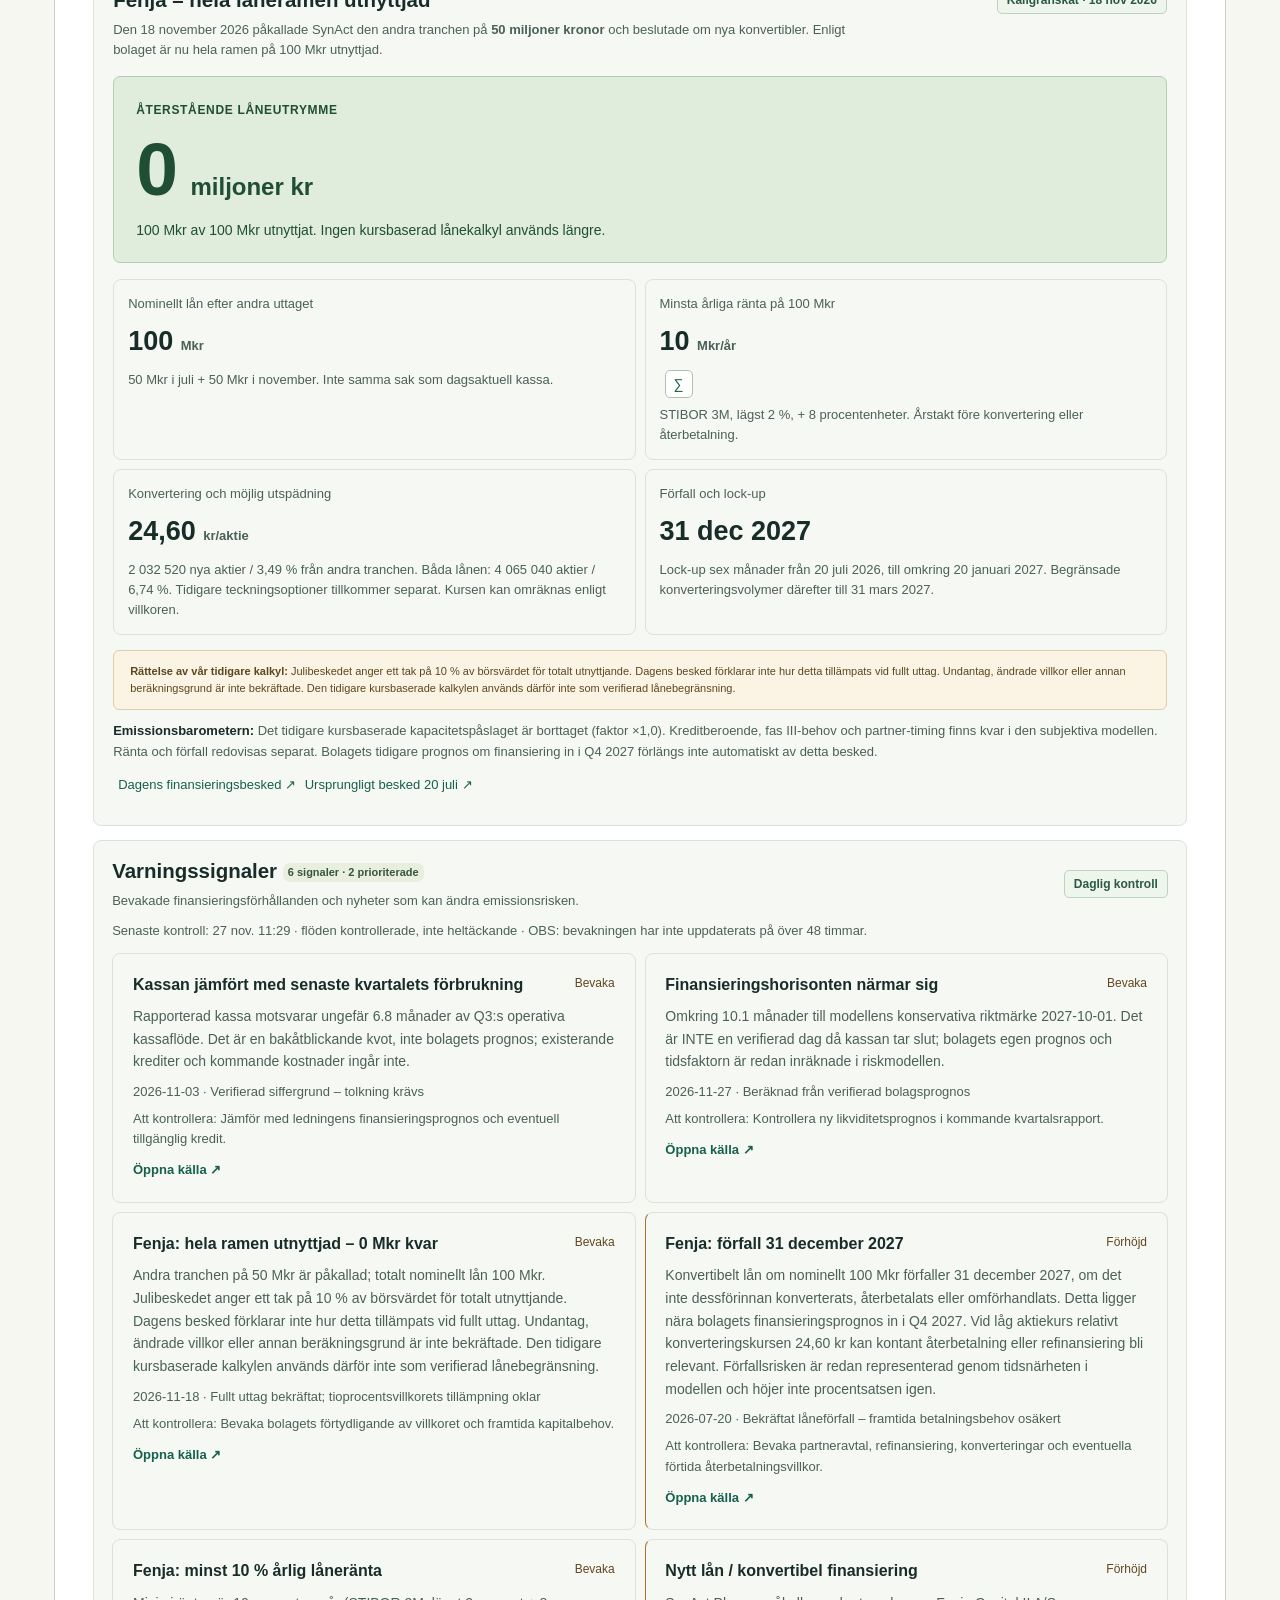
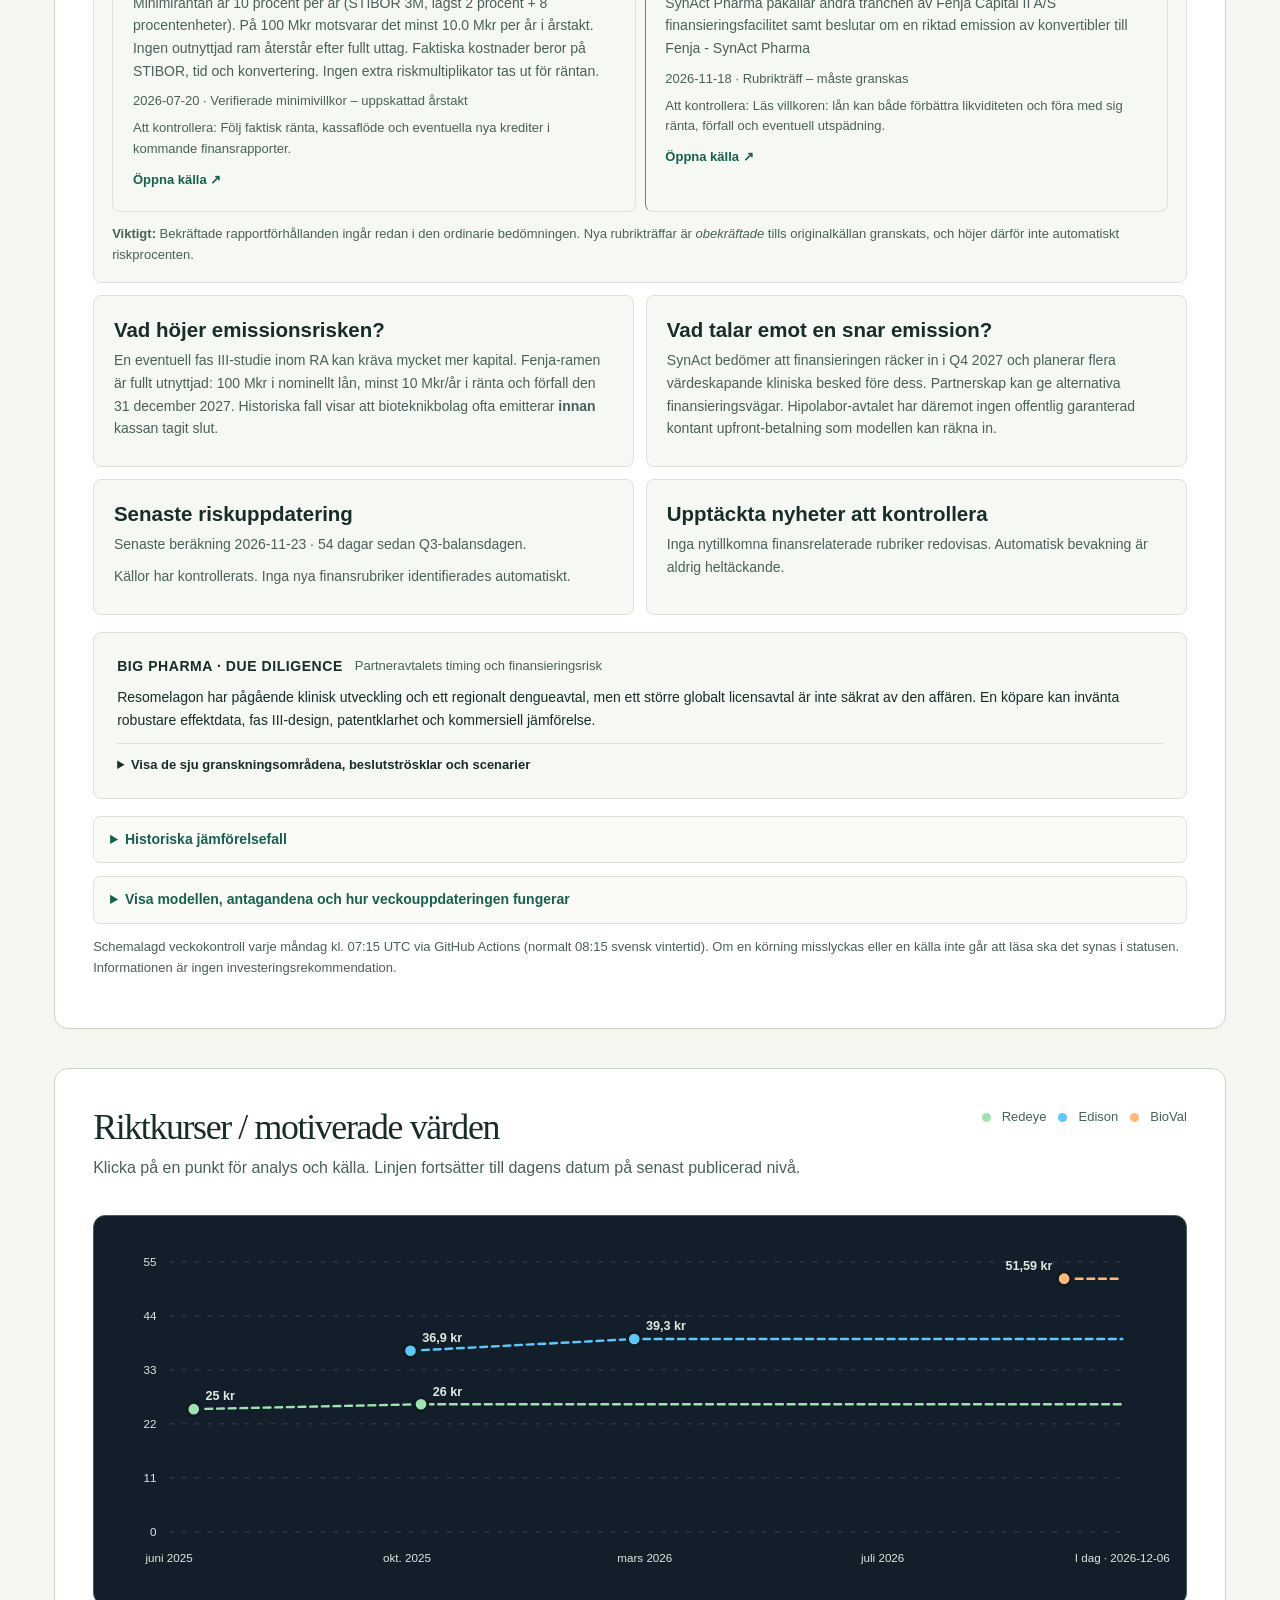
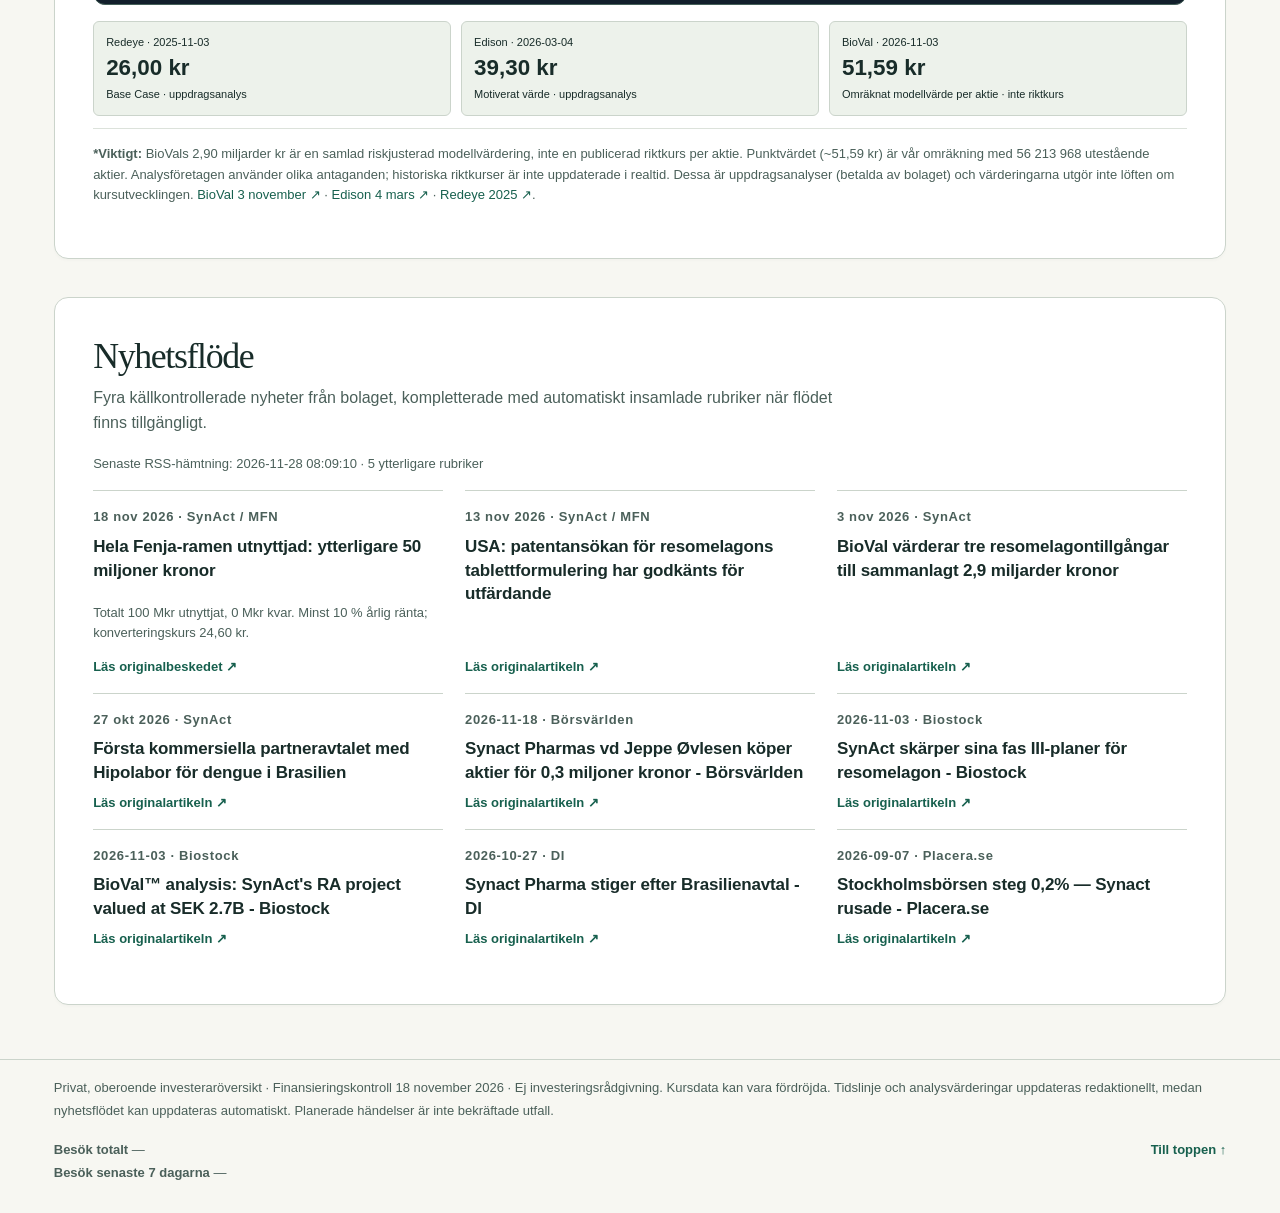
==== commit 889ffc91: "Update SynAct news" ====
--- a/index.html
+++ b/index.html
@@ -63,11 +63,11 @@
 </div>
 <!-- /portfolio:profile -->
 <div class="market-board" id="aktiedata" data-nav-child="Aktiedata">
-<div class="market-metric"><span class="metric-label">Antal aktier</span><!-- market:shares --><strong>56 213 968</strong><a href="https://www.nordnet.se/aktier/kurser/syn-act-pharma-synact-xsto" target="_blank" rel="noopener">Nordnet / FactSet · avläst 2026-11-27</a><!-- /market:shares --></div>
+<div class="market-metric"><span class="metric-label">Antal aktier</span><!-- market:shares --><strong>56 213 968</strong><a href="https://www.nordnet.se/aktier/kurser/syn-act-pharma-synact-xsto" target="_blank" rel="noopener">Nordnet / FactSet · avläst 2026-11-28</a><!-- /market:shares --></div>
 <div class="market-metric market-owners"><span class="metric-label">Aktieägare på plattformarna</span><div class="owner-pair">
-<div><!-- market:Avanza --><strong>12 980</strong><a href="https://www.borskollen.se/aktie/synact-pharma" target="_blank" rel="noopener">Avanza · Börskollen · avläst 2026-11-27</a><!-- /market:Avanza --></div>
-<div><!-- market:Nordnet --><strong>1 246</strong><a href="https://www.borskollen.se/aktie/synact-pharma" target="_blank" rel="noopener">Nordnet · Börskollen · avläst 2026-11-27</a><!-- /market:Nordnet --></div></div></div>
-<div class="market-metric"><span class="metric-label">Rapporterad blankning</span><!-- market:short --><strong>1,22 %</strong><a href="https://www.fi.se/sv/vara-register/fis-marknadsregister/blankning/register/" target="_blank" rel="noopener">FI · position 2026-08-19 · avläst 2026-11-27</a><!-- /market:short --></div>
+<div><!-- market:Avanza --><strong>12 920</strong><a href="https://www.borskollen.se/aktie/synact-pharma" target="_blank" rel="noopener">Avanza · Börskollen · avläst 2026-11-28</a><!-- /market:Avanza --></div>
+<div><!-- market:Nordnet --><strong>1 245</strong><a href="https://www.borskollen.se/aktie/synact-pharma" target="_blank" rel="noopener">Nordnet · Börskollen · avläst 2026-11-28</a><!-- /market:Nordnet --></div></div></div>
+<div class="market-metric"><span class="metric-label">Rapporterad blankning</span><!-- market:short --><strong>1,22 %</strong><a href="https://www.fi.se/sv/vara-register/fis-marknadsregister/blankning/register/" target="_blank" rel="noopener">FI · position 2026-08-19 · avläst 2026-11-28</a><!-- /market:short --></div>
 </div><div class="market-footline"><span>Aktiedata kontrolleras vid nyhetsuppdateringen. Varje uppgift visar när källan lästes av.</span><details id="marknadskallor" data-nav-child="Om aktieuppgifterna"><summary>Om uppgifterna</summary><p>Ägarantal avser respektive plattform. Blankningen avser rapporterade korta nettopositioner. Vid källfel visas senast tillgängliga uppgift.</p></details></div>
 </section>
 
